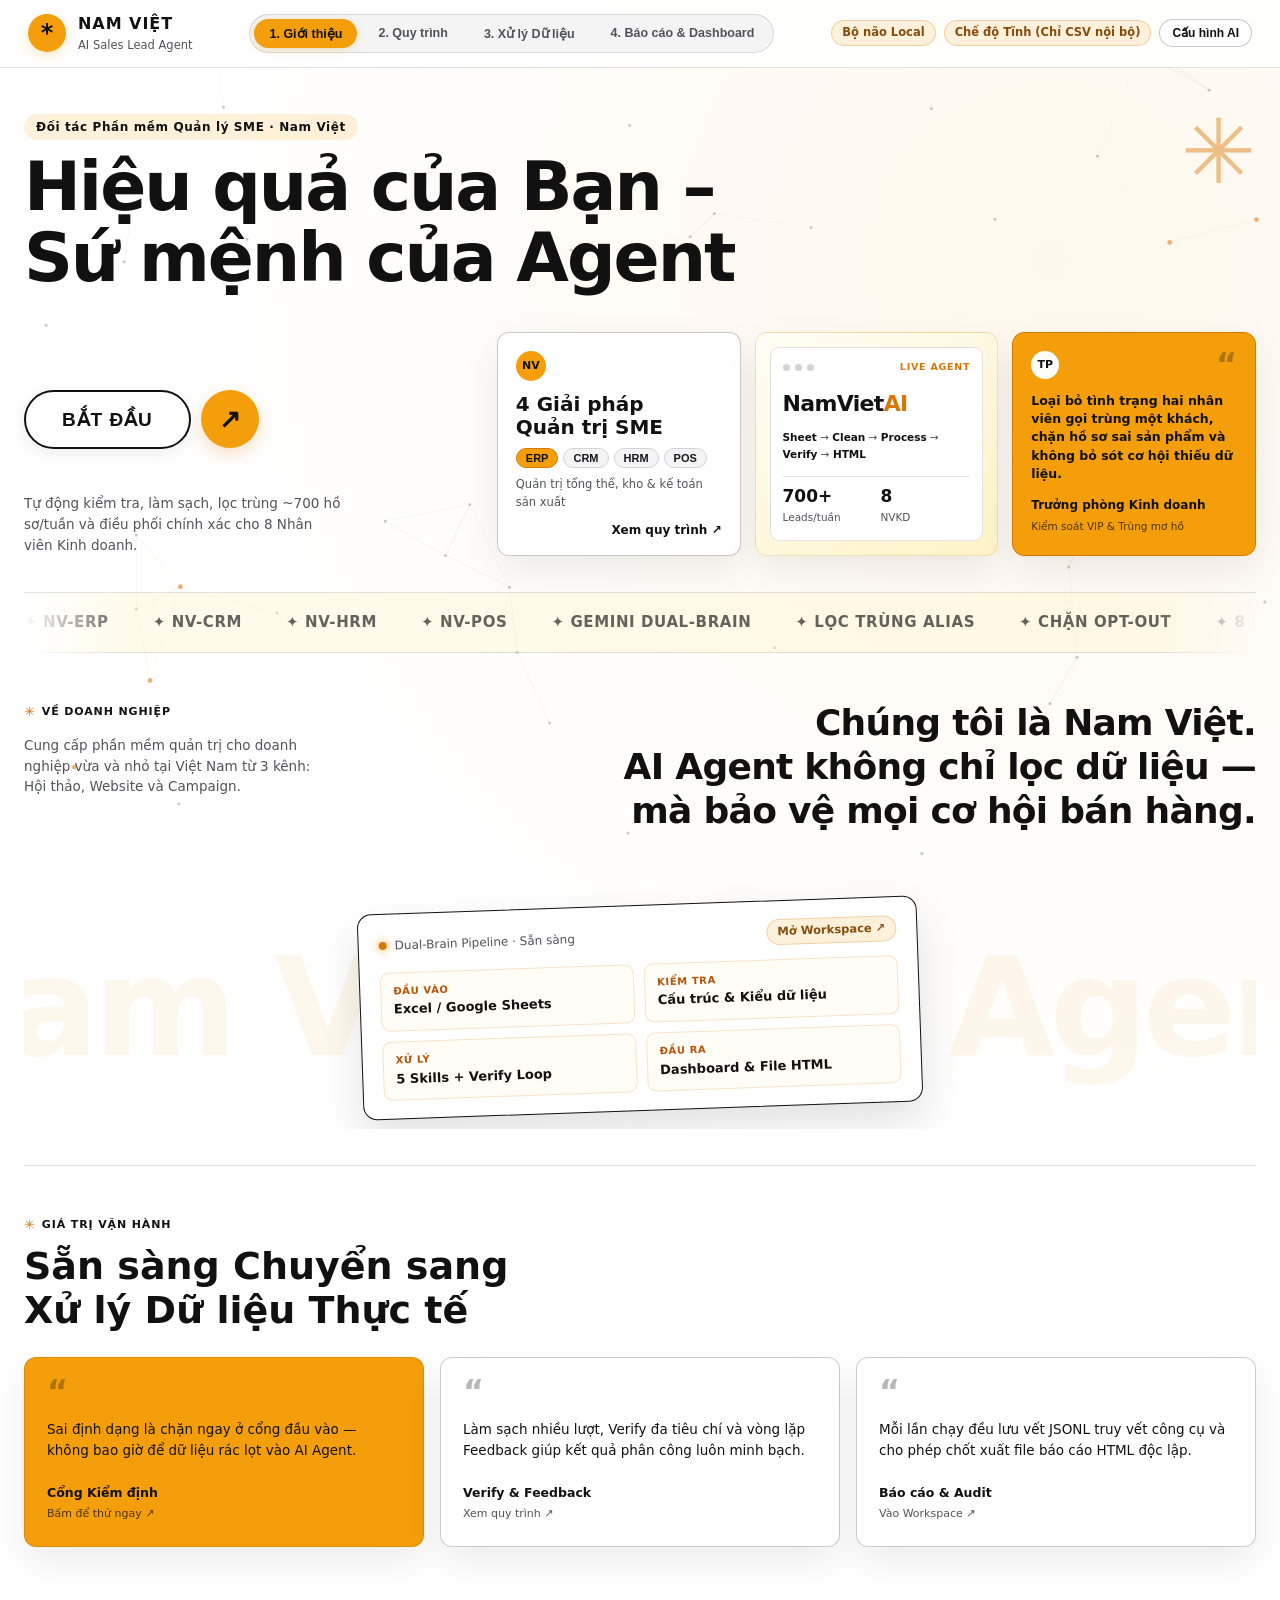
==== index.html @ efe5b554 "Add files via upload" ====
<!DOCTYPE html>
<html lang="vi">
<head>
  <meta charset="UTF-8" />
  <meta name="viewport" content="width=device-width, initial-scale=1.0" />
  <title>Nam Việt AI Agent | Điều phối Khách hàng B2B</title>
  <link rel="stylesheet" href="styles.css" />
</head>
<body>
  <!-- Live Interactive Animated Mesh Background -->
  <canvas id="liveBgCanvas" aria-hidden="true"></canvas>

  <!-- Minimalist Editorial Topbar -->
  <header class="topbar">
    <div class="brand" id="brandHomeBtn" title="Về trang mở đầu">
      <div class="brand-mark">*</div>
      <div>
        <h1>NAM VIỆT</h1>
        <p class="subtitle">AI Sales Lead Agent</p>
      </div>
    </div>

    <nav class="top-nav">
      <button class="nav-link active" id="navLandingBtn" type="button">1. Giới thiệu</button>
      <button class="nav-link" id="navWorkflowBtn" type="button">2. Quy trình</button>
      <button class="nav-link" id="navWorkspaceBtn" type="button">3. Xử lý Dữ liệu</button>
      <button class="nav-link" id="navDashboardBtn" type="button">4. Báo cáo & Dashboard</button>
    </nav>

    <div class="topbar-actions">
      <span id="brainBadge" class="badge badge-neutral">AI Brain...</span>
      <span id="serverBadge" class="badge badge-neutral">Server...</span>
      <button id="btnToggleLLM" class="btn btn-outline btn-sm" type="button">Cấu hình AI</button>
    </div>
  </header>

  <!-- Dual-Brain Settings Drawer -->
  <section id="llmPanel" class="panel collapsible hidden">
    <div class="panel-header">
      <h2>2 Bộ não API Gemini (Failover Tự động)</h2>
      <div class="btn-group">
        <button id="btnTestBrains" class="btn btn-secondary btn-sm" type="button">Kiểm tra Kết nối</button>
        <button id="btnCloseLLM" class="btn btn-sm btn-outline" type="button">Đóng</button>
      </div>
    </div>
    <div id="brainsListBox" class="hint mb-1"></div>
    <div class="grid-4 mt-1">
      <label class="field">
        <span><input type="checkbox" id="llmEnabled" checked /> Bật Gemini Dual-Brain</span>
      </label>
      <label class="field">
        <span>Model</span>
        <input type="text" id="llmModel" value="gemini-3.5-flash-lite" />
      </label>
      <label class="field">
        <span>Endpoint</span>
        <input type="text" id="llmEndpoint" value="https://generativelanguage.googleapis.com/v1beta/openai/chat/completions" />
      </label>
      <label class="field">
        <span>API Key riêng (Tùy chọn)</span>
        <input type="password" id="llmApiKey" placeholder="Mặc định dùng 2 key trên Server" />
      </label>
    </div>
    <div id="brainTestResult" class="hint mt-1"></div>
  </section>

  <!-- ===================================================================== -->
  <!-- PAGE 1: EDITORIAL LANDING (THEO CẤU TRÚC ẢNH MẪU + TƯƠNG TÁC LIVE)    -->
  <!-- ===================================================================== -->
  <div id="landingView" class="page-view">
    <main class="container">
      <!-- HERO SECTION -->
      <section class="hero-editorial">
        <div class="hero-top-row">
          <div>
            <span class="hero-kicker">Đối tác Phần mềm Quản lý SME · Nam Việt</span>
            <h2 class="hero-display">
              Hiệu quả của Bạn –<br />
              Sứ mệnh của Agent
            </h2>
          </div>
          <div id="heroAsterisk" class="hero-asterisk" aria-hidden="true">✳</div>
        </div>

        <div class="hero-bottom-row">
          <div class="hero-left-col">
            <div class="cta-pill-group">
              <button id="btnHeroStart" class="cta-pill-btn" type="button" title="Bắt đầu nhập dữ liệu và xử lý">
                <span class="cta-white">BẮT ĐẦU</span>
                <span class="cta-yellow-circle">↗</span>
              </button>
            </div>
            <p class="hero-caption">
              Tự động kiểm tra, làm sạch, lọc trùng ~700 hồ sơ/tuần và điều phối chính xác cho 8 Nhân viên Kinh doanh.
            </p>
          </div>

          <!-- 3 Showcase Cards matching reference image (White / Live Mockup / Yellow) -->
          <div class="hero-showcase-trio">
            <article class="showcase-card card-white interactive-card">
              <div class="card-icon-badge">NV</div>
              <h3>4 Giải pháp<br />Quản trị SME</h3>
              <div class="prod-pills">
                <button type="button" class="hero-prod-pill active" data-prod="NV-ERP">ERP</button>
                <button type="button" class="hero-prod-pill" data-prod="NV-CRM">CRM</button>
                <button type="button" class="hero-prod-pill" data-prod="NV-HRM">HRM</button>
                <button type="button" class="hero-prod-pill" data-prod="NV-POS">POS</button>
              </div>
              <p id="heroProdDetail" class="card-mini-note">Quản trị tổng thể, kho & kế toán sản xuất</p>
              <button type="button" id="btnCardGoWorkflow" class="card-link-dark link-btn-clean">Xem quy trình ↗</button>
            </article>

            <article class="showcase-card card-mockup interactive-card" id="heroLivePreviewCard">
              <div class="mockup-screen">
                <div class="mockup-bar">
                  <span></span><span></span><span></span>
                  <small>LIVE AGENT</small>
                </div>
                <div class="mockup-brand">NamViet<span>AI</span></div>
                <div class="mockup-flow-pills">
                  <span>Sheet</span> → <span>Clean</span> → <span>Process</span> → <span>Verify</span> → <span>HTML</span>
                </div>
                <div class="mockup-stats-row">
                  <div><strong>700+</strong><small>Leads/tuần</small></div>
                  <div><strong>8</strong><small>NVKD</small></div>
                </div>
              </div>
            </article>

            <article class="showcase-card card-yellow interactive-card">
              <div class="quote-row">
                <span class="avatar-dot">TP</span>
                <span class="quote-mark">“</span>
              </div>
              <p class="yellow-quote">
                Loại bỏ tình trạng hai nhân viên gọi trùng một khách, chặn hồ sơ sai sản phẩm và không bỏ sót cơ hội thiếu dữ liệu.
              </p>
              <div class="quote-author">
                <strong>Trưởng phòng Kinh doanh</strong>
                <span>Kiểm soát VIP & Trùng mơ hồ</span>
              </div>
            </article>
          </div>
        </div>
      </section>

      <!-- CAPABILITY MARQUEE STRIP -->
      <section class="ticker-strip" aria-label="Năng lực cốt lõi">
        <div class="ticker-track">
          <span>✦ NV-ERP</span>
          <span>✦ NV-CRM</span>
          <span>✦ NV-HRM</span>
          <span>✦ NV-POS</span>
          <span>✦ GEMINI DUAL-BRAIN</span>
          <span>✦ LỌC TRÙNG ALIAS</span>
          <span>✦ CHẶN OPT-OUT</span>
          <span>✦ 8 NVKD THEO VÙNG</span>
          <span>✦ XUẤT BÁO CÁO HTML</span>
          <span>✦ NV-ERP</span>
          <span>✦ NV-CRM</span>
          <span>✦ NV-HRM</span>
          <span>✦ NV-POS</span>
          <span>✦ GEMINI DUAL-BRAIN</span>
        </div>
      </section>

      <!-- ABOUT SECTION WITH GIANT WATERMARK & TILTED INTERACTIVE FRAME -->
      <section class="about-editorial">
        <div class="about-top-grid">
          <div>
            <span class="section-tag"><span class="star-yellow">✳</span> VỀ DOANH NGHIỆP</span>
            <p class="about-sub">
              Cung cấp phần mềm quản trị cho doanh nghiệp vừa và nhỏ tại Việt Nam từ 3 kênh: Hội thảo, Website và Campaign.
            </p>
          </div>
          <h3 class="about-statement">
            Chúng tôi là Nam Việt.<br />
            AI Agent không chỉ lọc dữ liệu —<br />
            mà bảo vệ mọi cơ hội bán hàng.
          </h3>
        </div>

        <div class="watermark-stage">
          <div class="giant-watermark" aria-hidden="true">Nam Việt AI ✳ Agent</div>
          <div class="tilted-preview interactive-card" id="tiltedEnterWorkspace" title="Bấm để vào trang Nhập dữ liệu">
            <div class="tilted-header">
              <span class="live-dot"></span>
              <span>Dual-Brain Pipeline · Sẵn sàng</span>
              <span class="pill pill-yellow">Mở Workspace ↗</span>
            </div>
            <div class="tilted-grid">
              <div class="t-box">
                <small>ĐẦU VÀO</small>
                <strong>Excel / Google Sheets</strong>
              </div>
              <div class="t-box">
                <small>KIỂM TRA</small>
                <strong>Cấu trúc & Kiểu dữ liệu</strong>
              </div>
              <div class="t-box">
                <small>XỬ LÝ</small>
                <strong>5 Skills + Verify Loop</strong>
              </div>
              <div class="t-box">
                <small>ĐẦU RA</small>
                <strong>Dashboard & File HTML</strong>
              </div>
            </div>
          </div>
        </div>
      </section>

      <!-- BOTTOM 3 TESTIMONIAL / VALUE CARDS (1 YELLOW + 2 CHARCOAL) -->
      <section class="bottom-trio-section">
        <span class="section-tag"><span class="star-yellow">✳</span> GIÁ TRỊ VẬN HÀNH</span>
        <h3 class="trio-heading">Sẵn sàng Chuyển sang<br />Xử lý Dữ liệu Thực tế</h3>
        <div class="trio-grid">
          <article class="trio-card card-yellow interactive-card" data-nav-target="workspace" style="cursor:pointer;">
            <span class="quote-mark">“</span>
            <p>Sai định dạng là chặn ngay ở cổng đầu vào — không bao giờ để dữ liệu rác lọt vào AI Agent.</p>
            <footer><strong>Cổng Kiểm định</strong><span>Bấm để thử ngay ↗</span></footer>
          </article>
          <article class="trio-card card-charcoal interactive-card" data-nav-target="workflow" style="cursor:pointer;">
            <span class="quote-mark">“</span>
            <p>Làm sạch nhiều lượt, Verify đa tiêu chí và vòng lặp Feedback giúp kết quả phân công luôn minh bạch.</p>
            <footer><strong>Verify & Feedback</strong><span>Xem quy trình ↗</span></footer>
          </article>
          <article class="trio-card card-charcoal interactive-card" data-nav-target="workspace" style="cursor:pointer;">
            <span class="quote-mark">“</span>
            <p>Mỗi lần chạy đều lưu vết JSONL truy vết công cụ và cho phép chốt xuất file báo cáo HTML độc lập.</p>
            <footer><strong>Báo cáo & Audit</strong><span>Vào Workspace ↗</span></footer>
          </article>
        </div>
      </section>
    </main>
  </div>

  <!-- ===================================================================== -->
  <!-- PAGE 2: WORKFLOW PAGE (TRANG RIÊNG GIỚI THIỆU & TƯƠNG TÁC QUY TRÌNH)  -->
  <!-- ===================================================================== -->
  <div id="workflowView" class="page-view hidden">
    <main class="container">
      <section id="introWorkflowSection" class="workflow-editorial" style="padding-top:10px;">
        <div class="wf-head-row">
          <div>
            <span class="section-tag"><span class="star-yellow">✳</span> TRANG 2 · QUY TRÌNH LÀM VIỆC CỦA AGENT</span>
            <h2 class="hero-display" style="font-size:clamp(28px,3.6vw,44px);margin-top:8px;">
              6 Bước Kiểm soát Khép kín
            </h2>
          </div>
          <div class="btn-group">
            <button id="btnWorkflowBackLanding" class="btn btn-outline" type="button">← Về Giới thiệu</button>
            <button id="btnBottomStart" class="cta-pill-btn" type="button">
              <span class="cta-white">SANG TRANG NHẬP DỮ LIỆU</span>
              <span class="cta-yellow-circle">↗</span>
            </button>
          </div>
        </div>

        <div class="wf-split-grid">
          <div class="wf-left-preview">
            <p class="hint">Di chuột hoặc bấm từng bước [1]–[6] để xem chi tiết; bấm mũi tên để vào thẳng bước nhập dữ liệu.</p>
            <div id="wfPreviewScreen" class="wf-preview-screen interactive-card"></div>
          </div>

          <div class="wf-numbered-list">
            <div class="wf-list-item active" data-step="1">
              <span class="wf-idx">[1]</span>
              <div class="wf-item-body">
                <strong>Nhận File Excel / Google Sheets</strong>
                <small>Hỗ trợ CSV, XLSX nhiều sheet và link Google Sheets công khai.</small>
              </div>
              <span class="wf-item-arrow">↗</span>
            </div>

            <div class="wf-list-item" data-step="2">
              <span class="wf-idx">[2]</span>
              <div class="wf-item-body">
                <strong>Kiểm tra Định dạng (Đầu vào hợp lệ?)</strong>
                <small>Không hợp lệ → Báo lỗi từng dòng/cột để sửa hoặc gửi lại file.</small>
              </div>
              <span class="wf-item-arrow">↗</span>
            </div>

            <div class="wf-list-item" data-step="3">
              <span class="wf-idx">[3]</span>
              <div class="wf-item-body">
                <strong>Làm sạch Dữ liệu (Đã sạch & ổn?)</strong>
                <small>Chuẩn hóa SĐT, email, ngày, khu vực; cho phép làm sạch lại.</small>
              </div>
              <span class="wf-item-arrow">↗</span>
            </div>

            <div class="wf-list-item" data-step="4">
              <span class="wf-idx">[4]</span>
              <div class="wf-item-body">
                <strong>Process (AI Agent 5 Skills + Gemini)</strong>
                <small>Lọc trùng viết tắt, lịch sử chặn, chấm ưu tiên và gán 8 NVKD.</small>
              </div>
              <span class="wf-item-arrow">↗</span>
            </div>

            <div class="wf-list-item" data-step="5">
              <span class="wf-idx">[5]</span>
              <div class="wf-item-body">
                <strong>Verify & Feedback cho Process</strong>
                <small>Kiểm chứng 5 tiêu chí; chưa đạt sẽ gửi Feedback để chạy lại.</small>
              </div>
              <span class="wf-item-arrow">↗</span>
            </div>

            <div class="wf-list-item" data-step="6">
              <span class="wf-idx">[6]</span>
              <div class="wf-item-body">
                <strong>Dashboard, Chốt Kết quả & Xuất HTML</strong>
                <small>Duyệt ca Trưởng phòng, chốt kết quả và tải báo cáo HTML.</small>
              </div>
              <span class="wf-item-arrow">↗</span>
            </div>
          </div>
        </div>
      </section>
    </main>
  </div>

  <!-- ===================================================================== -->
  <!-- PAGE 3: WORKSPACE (6 BƯỚC ĐÚNG THEO FLOWCHART)                        -->
  <!-- ===================================================================== -->
  <div id="workspaceView" class="page-view hidden">
    <section class="workflow-bar">
      <button id="btnBackLanding" class="btn btn-outline btn-sm" type="button">← Giới thiệu</button>
      <button id="btnBackWorkflow" class="btn btn-outline btn-sm" type="button">← Quy trình</button>
      <div class="wf-step active" data-wf="1" id="wfStepInput">
        <span class="wf-num">1</span>
        <div>
          <strong>Nạp Sheet / File</strong>
          <small>Excel / CSV / GSheet</small>
        </div>
      </div>
      <div class="wf-arrow">→</div>
      <div class="wf-step" data-wf="2" id="wfStepValidation">
        <span class="wf-num">2</span>
        <div>
          <strong>Đầu vào hợp lệ?</strong>
          <small>Kiểm tra cấu trúc</small>
        </div>
      </div>
      <div class="wf-arrow">→</div>
      <div class="wf-step" data-wf="3" id="wfStepClean">
        <span class="wf-num">3</span>
        <div>
          <strong>Làm sạch Dữ liệu</strong>
          <small>Đã sạch & ổn?</small>
        </div>
      </div>
      <div class="wf-arrow">→</div>
      <div class="wf-step" data-wf="4" id="wfStepProcess">
        <span class="wf-num">4</span>
        <div>
          <strong>Process</strong>
          <small>AI Agent xử lý</small>
        </div>
      </div>
      <div class="wf-arrow">→</div>
      <div class="wf-step" data-wf="5" id="wfStepVerify">
        <span class="wf-num">5</span>
        <div>
          <strong>Verify</strong>
          <small>Đạt / Feedback</small>
        </div>
      </div>
      <div class="wf-arrow">→</div>
      <div class="wf-step" data-wf="6" id="wfStepReport">
        <span class="wf-num">6</span>
        <div>
          <strong>Báo cáo & HTML</strong>
          <small>Chốt kết quả</small>
        </div>
      </div>
    </section>

    <main class="container">
      <!-- BƯỚC 1: NHẬN FILE EXCEL HOẶC GOOGLE SHEETS -->
      <section class="panel" id="stepInputPanel">
        <div class="panel-header">
          <div>
            <h2>1. Nhận File Excel / CSV hoặc Google Sheets</h2>
            <small id="inputSummaryLine" class="hint hidden"></small>
          </div>
          <div class="btn-group">
            <button id="btnToggleInputPanel" class="btn btn-outline btn-sm hidden" type="button">Đổi file / Mở lại</button>
            <button id="btnLoadValidSample" class="btn btn-secondary btn-sm" type="button">Mẫu Chuẩn</button>
            <button id="btnLoadInvalidSample" class="btn btn-warning btn-sm" type="button">Mẫu Sai Định dạng</button>
            <button id="btnGen700" class="btn btn-outline btn-sm" type="button">Test 700 Leads</button>
            <button id="btnDownloadTemplate" class="btn btn-outline btn-sm" type="button">Tải File Mẫu</button>
          </div>
        </div>

        <div id="inputPanelBody">
          <div class="input-grid">
          <div class="input-card">
            <h3>Tải lên File CSV / XLSX</h3>
            <div id="dropZone" class="drop-zone">
              <input type="file" id="fileInput" accept=".csv,.xlsx,.xls" hidden />
              <p><strong>Kéo thả file vào đây</strong> hoặc <button id="btnChooseFile" type="button" class="link-btn">chọn từ máy</button></p>
              <small id="fileInfoText">Hỗ trợ .csv, .xlsx</small>
            </div>
          </div>

          <div class="input-card">
            <h3>Hoặc Link Google Sheets</h3>
            <p class="hint">Đặt quyền xem công khai trước khi tải.</p>
            <div class="gsheet-row">
              <input type="url" id="gsheetUrl" placeholder="https://docs.google.com/spreadsheets/d/..." />
              <button id="btnFetchGSheet" class="btn btn-primary" type="button">Tải Sheet</button>
            </div>
            <div id="gsheetStatus" class="hint mt-1"></div>
          </div>
        </div>

        <!-- File / Google Sheet Upload Progress Bar -->
        <div id="uploadProgressBox" class="upload-progress-box hidden mt-2">
          <div class="flex-between">
            <span id="uploadProgressLabel" class="hint" style="margin:0;color:var(--white);font-weight:600;">Đang tải dữ liệu...</span>
            <strong id="uploadProgressPct" style="color:#854d0e;font-size:14px;">0%</strong>
          </div>
          <div class="upload-progress-track mt-1">
            <div id="uploadProgressBar" class="upload-progress-fill" style="width:0%;"></div>
          </div>
        </div>
        </div>
      </section>

      <!-- BƯỚC 2: KIỂM TRA ĐỊNH DẠNG (ĐẦU VÀO HỢP LỆ?) -->
      <section id="validationSection" class="panel hidden">
        <div class="panel-header">
          <div>
            <h2>2. Kiểm tra Định dạng (<span id="previewCount">0</span> dòng)</h2>
            <small id="validationSummaryLine" class="hint hidden"></small>
          </div>
          <div class="btn-group">
            <button id="btnToggleErrorDetails" class="btn btn-outline btn-sm hidden" type="button">Xem lỗi (0)</button>
            <button id="btnAutoFixCommon" class="btn btn-warning btn-sm hidden" type="button">Tự động Sửa lỗi</button>
            <button id="btnRevalidate" class="btn btn-secondary btn-sm" type="button">Kiểm tra lại</button>
            <button id="btnGoToClean" class="btn btn-neon btn-sm hidden" type="button">Next: Làm sạch →</button>
          </div>
        </div>

        <div id="validationBody">
          <div id="validationBanner" class="alert"></div>

          <!-- Repair Log after Agent Format Repair Skill runs -->
          <div id="repairLogBox" class="subpanel hidden mb-1">
            <h3>Nhật ký Sửa lỗi Định dạng</h3>
            <ul id="repairLogList" class="clean-list"></ul>
          </div>

          <div id="validationErrorBox" class="hidden">
            <h3>Chi tiết Lỗi định dạng</h3>
            <div class="table-wrap max-h-240">
              <table class="data-table" id="errorTable">
                <thead>
                  <tr>
                    <th>Dòng</th>
                    <th>Mã Lead</th>
                    <th>Cột</th>
                    <th>Giá trị lỗi</th>
                    <th>Lý do</th>
                    <th>Cách sửa</th>
                  </tr>
                </thead>
                <tbody></tbody>
              </table>
            </div>
          </div>

          <div id="validationWarningBox" class="subpanel hidden mt-1">
            <div class="flex-between">
              <div>
                <h3 style="margin-bottom:2px;">Có thông tin còn thiếu</h3>
                <p class="hint" style="margin:0;">Bổ sung ở bảng dưới hoặc bỏ qua để sang bước tiếp theo.</p>
              </div>
              <div class="btn-group">
                <button id="btnToggleWarnings" class="btn btn-outline btn-sm" type="button">Xem chi tiết thiếu</button>
                <button id="btnSkipMissingAndNext" class="btn btn-neon btn-sm" type="button">Không cần thiết → Next →</button>
              </div>
            </div>
            <ul id="warningList" class="warning-list mt-1 hidden"></ul>
          </div>

          <details id="previewDetails" class="mt-2">
            <summary class="hint" style="cursor:pointer;font-weight:600;color:var(--accent);">
              Xem / Sửa trực tiếp bảng dữ liệu (bấm vào ô để sửa)
            </summary>
            <div class="table-wrap max-h-320 mt-1">
              <table class="data-table editable-table" id="previewTable">
                <thead></thead>
                <tbody></tbody>
              </table>
            </div>
          </details>
        </div>
      </section>

      <!-- BƯỚC 3: LÀM SẠCH DỮ LIỆU (DỮ LIỆU ĐÃ SẠCH VÀ ỔN?) -->
      <section id="cleaningSection" class="panel hidden">
        <div class="panel-header">
          <h2>3. Làm sạch Dữ liệu</h2>
          <div class="btn-group">
            <button id="btnCleanRetry" class="btn btn-outline btn-sm" type="button">Làm sạch lại ↻</button>
            <button id="btnCleanDeep" class="btn btn-secondary btn-sm" type="button">Làm sạch sâu (Điền thiếu tự động)</button>
            <button id="btnProceedProcess" class="btn btn-neon" type="button" disabled>Đã sạch & ổn → Chạy Process ▶</button>
          </div>
        </div>

        <div id="cleaningBanner" class="alert"></div>
        <div class="kpi-grid" id="cleaningStatsGrid"></div>

        <div class="two-col mt-2">
          <div class="subpanel">
            <h3>Kết quả Làm sạch</h3>
            <ul id="cleanLogList" class="clean-list"></ul>
          </div>
          <div class="subpanel">
            <h3>Điểm cần Lưu ý</h3>
            <ul id="cleanWarnList" class="clean-list"></ul>
          </div>
        </div>
      </section>

      <!-- BƯỚC 4 & 5: PROCESS -> VERIFY -> FEEDBACK CHO PROCESS -->
      <section id="processVerifySection" class="panel hidden">
        <div class="panel-header">
          <div>
            <h2>4–5. Process & Verify Kết quả</h2>
            <small id="processStatusText" class="hint">Sẵn sàng chạy AI Agent.</small>
          </div>
          <div class="btn-group">
            <button id="btnRunAgent" class="btn btn-outline btn-sm" type="button">Chạy lại Process ↻</button>
            <button id="btnOpenDashboard" class="btn btn-neon hidden" type="button">Đạt yêu cầu → Mở Báo cáo & Dashboard →</button>
          </div>
        </div>

        <div id="verifyBanner" class="alert hidden"></div>
        <div id="verifyChecksGrid" class="verify-grid"></div>

        <div id="verifyFeedbackBox" class="subpanel mt-2">
          <div class="flex-between">
            <h3>Chưa đạt? Gửi Feedback cho Process thực hiện lại</h3>
            <div class="btn-group">
              <button type="button" class="btn btn-outline btn-sm fb-chip" data-fb="Siết chặt ngưỡng nhận diện trùng tên công ty">Siết lọc trùng</button>
              <button type="button" class="btn btn-outline btn-sm fb-chip" data-fb="Ưu tiên cân bằng tải đều cho 8 NVKD và rà kỹ ca VIP">Cân bằng tải & VIP</button>
              <button type="button" class="btn btn-outline btn-sm fb-chip" data-fb="Viết câu hỏi bổ sung ngắn gọn, thực tế hơn cho khách thiếu dữ liệu">Tối ưu câu hỏi</button>
            </div>
          </div>
          <div class="gsheet-row mt-1">
            <input type="text" id="verifyFeedbackInput" placeholder="Nhập góp ý điều chỉnh cho Process (VD: siết lọc trùng, nhấn mạnh giải pháp ERP...)" />
            <button id="btnSendFeedback" class="btn btn-warning" type="button">Feedback cho Process ↻</button>
          </div>
          <div id="feedbackHistoryText" class="hint mt-1"></div>
        </div>
      </section>
    </main>
  </div>

  <!-- ===================================================================== -->
  <!-- PAGE 4: DASHBOARD & BÁO CÁO (TRANG RIÊNG BIỆT KHI CÓ KẾT QUẢ)         -->
  <!-- ===================================================================== -->
  <div id="dashboardView" class="page-view hidden">
    <main class="container dashboard-container">
      <div class="dashboard-header-bar flex-between mb-2">
        <div class="dash-title-group">
          <div class="dash-badge-row">
            <span class="pill pill-yellow"><span class="pulse-beacon"></span> TRANG 4 · BÁO CÁO & DASHBOARD</span>
            <span id="runMetaText" class="hint" style="margin:0;"></span>
          </div>
          <h2 class="dash-main-heading">Trung tâm Điều phối & Phân tích Kết quả</h2>
        </div>
        <div class="btn-group">
          <button id="btnBackToWorkspace" class="btn btn-outline btn-sm" type="button">← Quay lại Xử lý Dữ liệu</button>
          <button id="btnFinalizeAndExportHTML" class="btn btn-neon" type="button">Chốt kết quả & Xuất file HTML ✓</button>
        </div>
      </div>

      <!-- BƯỚC 6: LẬP BÁO CÁO, DASHBOARD -> CHỐT KẾT QUẢ -> XUẤT HTML -->
      <section id="resultsSection" class="panel dashboard-full-panel">
        <div id="finalizeBar" class="finalize-bar">
          <div>
            <strong>Trạng thái Rà soát & Phê duyệt</strong>
            <small class="hint" style="display:block;">Kiểm tra các chỉ số, biểu đồ và danh sách phân công trước khi chốt kết quả.</small>
          </div>
          <div class="btn-group">
            <span id="finalizeStatusPill" class="pill pill-amber">Chưa chốt kết quả</span>
            <button id="btnUnfinalize" class="btn btn-outline btn-sm hidden" type="button">Mở lại rà soát</button>
          </div>
        </div>

        <div id="finalizedBanner" class="alert alert-success hidden">
          <strong>Hoàn tất!</strong> Đã chốt kết quả và xuất báo cáo HTML thành công.
          <button id="btnRedownloadHTML" class="btn btn-outline btn-sm" type="button" style="margin-left:10px;">Tải lại file HTML</button>
        </div>

        <div class="panel-header mt-1">
          <div class="tabs" style="margin-bottom:0;border-bottom:none;padding-bottom:0;">
            <button class="tab-btn active" data-tab="tabOverview">Tổng quan</button>
            <button class="tab-btn" data-tab="tabCustomers">Khách hàng</button>
            <button class="tab-btn" data-tab="tabActionQueues">Duyệt & Công việc <span id="badgeManagerCount" class="pill pill-amber">0</span></button>
            <button class="tab-btn" data-tab="tabTrace">Log Truy vết</button>
            <button class="tab-btn" data-tab="tabSelfTest">Tự Kiểm thử</button>
            <button class="tab-btn" data-tab="tabConfig">Cấu hình</button>
          </div>
          <div class="btn-group">
            <button id="btnExportCustomersCSV" class="btn btn-outline btn-sm" type="button">CSV Khách</button>
            <button id="btnExportTasksCSV" class="btn btn-outline btn-sm" type="button">CSV Việc</button>
            <button id="btnExportAuditJSONL" class="btn btn-outline btn-sm" type="button">Log JSONL</button>
          </div>
        </div>

        <!-- TAB 1: OVERVIEW -->
        <div id="tabOverview" class="tab-content active mt-2">
          <div id="kpiGrid" class="kpi-grid"></div>

          <!-- Visual Charts Grid: 4-Card Balanced Full-Fill Grid (Tròn - Cột đứng - Thanh SP - Thanh Trạng thái) -->
          <div class="charts-grid-4 mt-2">
            <div class="subpanel chart-card interactive-panel">
              <div class="flex-between chart-header">
                <h3><span class="star-yellow">✳</span> Biểu đồ Tròn · Tỷ lệ Ưu tiên</h3>
                <span class="pill pill-yellow">Tròn</span>
              </div>
              <div class="chart-inner-box">
                <div id="priorityDonutChart" class="donut-wrap"></div>
              </div>
            </div>

            <div class="subpanel chart-card interactive-panel">
              <div class="flex-between chart-header">
                <h3><span class="star-yellow">✳</span> Biểu đồ Cột · Phân bổ Khu vực</h3>
                <span class="pill pill-yellow">Cột đứng</span>
              </div>
              <div class="chart-inner-box">
                <div id="regionColumnChart" class="col-chart-container"></div>
              </div>
            </div>

            <div class="subpanel chart-card interactive-panel">
              <div class="flex-between chart-header">
                <h3><span class="star-yellow">✳</span> Biểu đồ Thanh · Nhóm Sản phẩm</h3>
                <span class="pill pill-yellow">Thanh ngang</span>
              </div>
              <div class="chart-inner-box">
                <div id="productBarsChart" class="bars-container"></div>
              </div>
            </div>

            <div class="subpanel chart-card interactive-panel">
              <div class="flex-between chart-header">
                <h3><span class="star-yellow">✳</span> Biểu đồ Thanh · Trạng thái Điều phối</h3>
                <span class="pill pill-yellow">Thanh ngang</span>
              </div>
              <div class="chart-inner-box">
                <div id="statusBarsChart" class="bars-container"></div>
              </div>
            </div>
          </div>

          <!-- Staff Load Visual Chart -->
          <div class="subpanel chart-card interactive-panel mt-2">
            <div class="flex-between">
              <h3><span class="star-yellow">✳</span> Biểu đồ Thanh Ngang Xếp chồng · Tải 8 NVKD (Hiện có / Giao mới / Chờ duyệt)</h3>
              <div class="legend-inline">
                <span><i class="lg-dot" style="background:#52525b"></i>Hiện có</span>
                <span><i class="lg-dot" style="background:#34d399"></i>Giao mới</span>
                <span><i class="lg-dot" style="background:#f2ea00"></i>Chờ duyệt</span>
              </div>
            </div>
            <div id="staffLoadChart" class="staff-chart-list mt-1"></div>
          </div>

          <!-- Detailed Business Report & Executive Brief -->
          <div class="two-col mt-2">
            <div class="subpanel interactive-panel">
              <h3><span class="star-yellow">✳</span> Báo cáo Chi tiết Kinh doanh</h3>
              <div id="detailedReportBox" class="detailed-report-box"></div>
            </div>
            <div class="subpanel interactive-panel">
              <div class="flex-between">
                <h3><span class="star-yellow">✳</span> Tóm tắt Điều hành (AI Brief)</h3>
                <span class="pill pill-green"><span class="pulse-beacon"></span> Live Sync</span>
              </div>
              <div id="executiveBriefBox" class="brief-box"></div>
            </div>
          </div>

          <div class="subpanel mt-2">
            <h3>Bảng Tổng hợp Phân công 8 NVKD</h3>
            <div class="table-wrap">
              <table class="data-table" id="staffStatsTable">
                <thead>
                  <tr>
                    <th>Mã NV</th>
                    <th>Nhân viên</th>
                    <th>Khu vực</th>
                    <th>Ngành</th>
                    <th>Hiện có</th>
                    <th>Giao mới</th>
                    <th>Chờ duyệt</th>
                    <th>Tổng / Định mức</th>
                    <th>Trạng thái</th>
                  </tr>
                </thead>
                <tbody></tbody>
              </table>
            </div>
          </div>
        </div>

        <!-- TAB 2: CUSTOMERS -->
        <div id="tabCustomers" class="tab-content mt-2">
          <div class="filter-bar">
            <input type="text" id="filterSearch" placeholder="Tìm công ty, mã KH, lead, SĐT..." />
            <select id="filterPriority">
              <option value="">Tất cả ưu tiên</option>
              <option value="Cao">Cao</option>
              <option value="Trung bình">Trung bình</option>
              <option value="Thấp">Thấp</option>
              <option value="Không liên hệ lại">Không liên hệ lại</option>
            </select>
            <select id="filterStatus">
              <option value="">Tất cả trạng thái</option>
              <option value="assigned">Đã phân công</option>
              <option value="manager_review">Chờ Trưởng phòng</option>
              <option value="unassigned">Chưa có NVKD</option>
              <option value="do_not_contact">Ngừng liên hệ</option>
            </select>
          </div>

          <div class="table-wrap">
            <table class="data-table" id="customersTable">
              <thead>
                <tr>
                  <th>Khách hàng</th>
                  <th>Bản ghi nguồn</th>
                  <th>Nhu cầu & Thiếu</th>
                  <th>Ưu tiên & Lý do</th>
                  <th>NVKD & Việc tiếp theo</th>
                  <th>Bản nháp</th>
                </tr>
              </thead>
              <tbody></tbody>
            </table>
          </div>
        </div>

        <!-- TAB 3: ACTION QUEUES -->
        <div id="tabActionQueues" class="tab-content mt-2">
          <div class="subpanel">
            <h3>Cần Trưởng phòng Quyết định</h3>
            <div id="managerDecisionCards" class="cards-list"></div>
          </div>

          <div class="two-col mt-2">
            <div class="subpanel">
              <h3>Chưa có NVKD phù hợp</h3>
              <div id="unassignedCards" class="cards-list"></div>
            </div>
            <div class="subpanel">
              <h3>Không liên hệ lại</h3>
              <div id="doNotContactCards" class="cards-list"></div>
            </div>
          </div>

          <div class="subpanel mt-2">
            <h3>Công việc theo Nhân viên</h3>
            <div id="salesTasksByStaff"></div>
          </div>
        </div>

        <!-- TAB 4: TRACE -->
        <div id="tabTrace" class="tab-content mt-2">
          <div class="flex-between">
            <h3>Nhật ký Thực thi Agent (Tool-Calling Trace)</h3>
            <button id="btnRefreshLogs" class="btn btn-outline btn-sm" type="button">Làm mới Log</button>
          </div>
          <div id="traceTimeline" class="trace-timeline mt-1"></div>
          <div class="subpanel mt-2">
            <h4>File Log trên Server (<code>logs/</code>)</h4>
            <ul id="diskLogsList" class="disk-logs-list"></ul>
          </div>
        </div>

        <!-- TAB 5: SELF-TEST -->
        <div id="tabSelfTest" class="tab-content mt-2">
          <div class="flex-between">
            <h3>Tự Kiểm thử Quy tắc Nghiệp vụ</h3>
            <button id="btnRunSelfTests" class="btn btn-neon btn-sm" type="button">Chạy Kiểm thử ▶</button>
          </div>
          <div id="selfTestResults" class="mt-2"></div>
        </div>

        <!-- TAB 6: CONFIG -->
        <div id="tabConfig" class="tab-content mt-2">
          <div class="flex-between">
            <h3>Cấu hình Quy tắc (JSON)</h3>
            <div class="btn-group">
              <button id="btnSaveConfig" class="btn btn-primary btn-sm" type="button">Lưu</button>
              <button id="btnResetConfig" class="btn btn-outline btn-sm" type="button">Tải lại</button>
            </div>
          </div>
          <textarea id="configEditor" class="code-editor mt-1" spellcheck="false"></textarea>
          <div id="configSaveStatus" class="hint mt-1"></div>
        </div>
      </section>
    </main>
  </div>

  <!-- Modal -->
  <div id="draftModal" class="modal hidden">
    <div class="modal-backdrop"></div>
    <div class="modal-card">
      <div class="modal-header">
        <h3 id="modalTitle">Bản nháp Thông điệp</h3>
        <button id="btnCloseModal" class="btn btn-sm btn-outline" type="button">Đóng</button>
      </div>
      <textarea id="modalDraftText" rows="8" class="modal-textarea"></textarea>
      <div class="modal-footer">
        <button id="btnCopyDraft" class="btn btn-neon btn-sm" type="button">Sao chép</button>
      </div>
    </div>
  </div>

  <script src="js/validator.js"></script>
  <script src="js/skills.js"></script>
  <script src="js/agent_engine.js"></script>
  <script src="js/live_ui.js"></script>
  <script src="js/app.js"></script>
</body>
</html>
---- styles.css ----
:root {
  --bg: #ffffff;
  --bg-elevated: #fafafa;
  --surface: rgba(255, 255, 255, 0.94);
  --surface-solid: #ffffff;
  --surface-soft: #fffdf5;
  --border: rgba(17, 17, 17, 0.12);
  --border-strong: rgba(17, 17, 17, 0.22);
  --text: #111111;
  --muted: #52525b;
  --accent: #f59e0b;
  --accent-deep: #d97706;
  --accent-hover: #fbbf24;
  --white: #111111;
  --ink-dark: #111111;
  --success: #15803d;
  --success-bg: rgba(22, 163, 74, 0.12);
  --warning: #b45309;
  --warning-bg: rgba(245, 158, 11, 0.14);
  --danger: #b91c1c;
  --danger-bg: rgba(239, 68, 68, 0.12);
  --info: #1d4ed8;
  --info-bg: rgba(59, 130, 246, 0.12);
  --radius: 14px;
  --shadow: 0 14px 36px rgba(17, 17, 17, 0.08);
  --mx: 50vw;
  --my: 50vh;
}

* { box-sizing: border-box; }
html { scroll-behavior: smooth; }
body {
  margin: 0;
  font-family: "Inter", "Segoe UI", system-ui, -apple-system, sans-serif;
  background: radial-gradient(circle at 82% 16%, rgba(245, 158, 11, 0.08) 0%, rgba(255, 255, 255, 1) 48%, #ffffff 100%);
  color: var(--text);
  font-size: 14px;
  line-height: 1.55;
  min-height: 100vh;
  overflow-x: hidden;
  position: relative;
}

/* Live Interactive Canvas Background */
#liveBgCanvas {
  position: fixed;
  inset: 0;
  width: 100vw;
  height: 100vh;
  z-index: -1;
  pointer-events: none;
}

/* Topbar */
.topbar {
  position: sticky;
  top: 0;
  z-index: 40;
  background: rgba(255, 255, 255, 0.88);
  backdrop-filter: blur(14px);
  border-bottom: 1px solid var(--border);
  padding: 12px 28px;
  display: flex;
  justify-content: space-between;
  align-items: center;
  gap: 16px;
  flex-wrap: wrap;
}
.brand { display: flex; align-items: center; gap: 12px; cursor: pointer; }
.brand-mark {
  width: 38px; height: 38px;
  border-radius: 50%;
  background: var(--accent);
  color: var(--ink-dark);
  font-size: 24px;
  font-weight: 900;
  display: flex; align-items: center; justify-content: center;
  line-height: 1;
  box-shadow: 0 4px 12px rgba(245, 158, 11, 0.25);
  transition: transform 0.35s ease;
}
.brand:hover .brand-mark { transform: rotate(90deg); }
.topbar h1 { margin: 0; font-size: 16px; font-weight: 800; letter-spacing: 0.06em; color: var(--ink-dark); }
.subtitle { margin: 0; font-size: 11.5px; color: var(--muted); }

.top-nav {
  display: flex;
  align-items: center;
  gap: 6px;
  background: #f4f4f5;
  padding: 4px;
  border-radius: 999px;
  border: 1px solid var(--border);
}
.nav-link {
  background: transparent;
  border: none;
  color: var(--muted);
  padding: 7px 15px;
  border-radius: 999px;
  font-weight: 600;
  font-size: 12.5px;
  text-decoration: none;
  cursor: pointer;
  transition: all 0.2s ease;
}
.nav-link:hover { color: var(--ink-dark); }
.nav-link.active {
  background: var(--accent);
  color: var(--ink-dark);
  box-shadow: 0 2px 8px rgba(245, 158, 11, 0.25);
}

.topbar-actions { display: flex; align-items: center; gap: 8px; flex-wrap: wrap; }
.container { max-width: 1320px; margin: 0 auto; padding: 28px 24px 64px; }

/* Interactive Card Micro-Effects */
.interactive-card {
  transition: transform 0.28s cubic-bezier(.22,.61,.36,1), box-shadow 0.28s ease, border-color 0.28s ease;
}
.interactive-card:hover {
  transform: translateY(-4px);
  box-shadow: 0 20px 42px rgba(17, 17, 17, 0.12);
}

/* ===================================================================== */
/* PAGE 1: BRIGHT WHITE & YELLOW EDITORIAL LANDING                       */
/* ===================================================================== */
.hero-editorial {
  padding: 18px 0 36px;
  border-bottom: 1px solid var(--border);
  position: relative;
}
.hero-top-row {
  display: flex;
  justify-content: space-between;
  align-items: flex-start;
  gap: 24px;
}
.hero-kicker {
  display: inline-block;
  font-size: 12px;
  font-weight: 700;
  color: var(--ink-dark);
  background: rgba(245, 158, 11, 0.15);
  padding: 4px 12px;
  border-radius: 999px;
  letter-spacing: 0.05em;
  margin-bottom: 12px;
}
.hero-display {
  margin: 0;
  font-size: clamp(36px, 5.4vw, 68px);
  line-height: 1.04;
  font-weight: 700;
  letter-spacing: -0.03em;
  color: var(--ink-dark);
}
.hero-asterisk {
  font-size: clamp(64px, 7vw, 108px);
  line-height: 0.85;
  color: var(--accent-deep);
  opacity: 0.45;
  user-select: none;
  transition: transform 0.15s linear, opacity 0.3s ease;
}
.hero-editorial:hover .hero-asterisk { opacity: 0.95; }

.hero-bottom-row {
  margin-top: 38px;
  display: grid;
  grid-template-columns: 0.9fr 1.55fr;
  gap: 32px;
  align-items: end;
}
.hero-left-col {
  display: flex;
  flex-direction: column;
  justify-content: space-between;
  gap: 44px;
}
.hero-caption {
  margin: 0;
  max-width: 320px;
  font-size: 13.5px;
  color: var(--muted);
}

/* Dual Pill + Yellow Circle CTA */
.cta-pill-btn {
  display: inline-flex;
  align-items: center;
  gap: 6px;
  background: transparent;
  border: none;
  padding: 0;
  cursor: pointer;
}
.cta-white {
  background: #ffffff;
  color: var(--ink-dark);
  border: 1.5px solid var(--ink-dark);
  font-size: 12px;
  font-weight: 800;
  letter-spacing: 0.06em;
  padding: 12px 24px;
  border-radius: 999px;
  transition: background 0.2s ease;
}
.cta-yellow-circle {
  width: 42px;
  height: 42px;
  border-radius: 50%;
  background: var(--accent);
  color: var(--ink-dark);
  font-size: 18px;
  font-weight: 800;
  display: inline-flex;
  align-items: center;
  justify-content: center;
  box-shadow: 0 4px 12px rgba(245, 158, 11, 0.25);
  transition: transform 0.25s ease, background 0.2s ease;
}
.cta-pill-btn:hover .cta-white { background: #fef3c7; }
.cta-pill-btn:hover .cta-yellow-circle { transform: translate(2px, -2px) rotate(12deg); background: var(--accent-hover); }

/* Nút BẮT ĐẦU Trang 1 nổi bật, kích thước to rõ, dễ nhìn */
#btnHeroStart {
  gap: 10px;
  transition: transform 0.2s ease;
}
#btnHeroStart .cta-white {
  font-size: 19px;
  font-weight: 900;
  letter-spacing: 0.05em;
  padding: 16px 36px;
  border: 2px solid var(--ink-dark);
  background: #ffffff;
  color: var(--ink-dark);
  border-radius: 999px;
  box-shadow: 0 4px 16px rgba(0, 0, 0, 0.08);
}
#btnHeroStart .cta-yellow-circle {
  width: 58px;
  height: 58px;
  font-size: 26px;
  font-weight: 900;
  background: var(--accent);
  color: var(--ink-dark);
  box-shadow: 0 6px 18px rgba(217, 119, 6, 0.25);
}
#btnHeroStart:hover {
  transform: translateY(-2px);
}
#btnHeroStart:hover .cta-white {
  background: #fffdf5;
  border-color: #000000;
  box-shadow: 0 8px 24px rgba(217, 119, 6, 0.16);
}
#btnHeroStart:hover .cta-yellow-circle {
  transform: translate(3px, -3px) rotate(15deg);
  background: var(--accent-hover);
  box-shadow: 0 8px 22px rgba(217, 119, 6, 0.35);
}

/* 3 Hero Showcase Cards (White / Warm Light Mockup / Golden Yellow) */
.hero-showcase-trio {
  display: grid;
  grid-template-columns: repeat(3, 1fr);
  gap: 14px;
}
.showcase-card {
  border-radius: 12px;
  padding: 18px;
  min-height: 224px;
  display: flex;
  flex-direction: column;
  justify-content: space-between;
  border: 1px solid var(--border);
  box-shadow: var(--shadow);
}
.card-white {
  background: #ffffff;
  color: var(--ink-dark);
  border-color: var(--border-strong);
}
.card-icon-badge {
  width: 30px; height: 30px;
  border-radius: 50%;
  background: var(--accent);
  color: var(--ink-dark);
  font-size: 11px;
  font-weight: 800;
  display: flex; align-items: center; justify-content: center;
}
.card-white h3 { margin: 10px 0 6px; font-size: 20px; line-height: 1.15; font-weight: 700; color: var(--ink-dark); }
.prod-pills { display: flex; gap: 5px; flex-wrap: wrap; margin-bottom: 6px; }
.hero-prod-pill {
  background: #f4f4f5;
  border: 1px solid #d4d4d8;
  color: #18181b;
  border-radius: 999px;
  padding: 3px 9px;
  font-size: 11px;
  font-weight: 700;
  cursor: pointer;
}
.hero-prod-pill.active { background: var(--accent); color: var(--ink-dark); border-color: var(--accent-deep); }
.card-mini-note { margin: 0 0 8px; font-size: 11.5px; color: var(--muted); }
.card-link-dark { font-size: 12px; font-weight: 700; color: var(--ink-dark); text-decoration: none; align-self: flex-end; }
.link-btn-clean { background: none; border: none; padding: 0; cursor: pointer; font-family: inherit; }

/* Card 2: Bright Interactive Mockup */
.card-mockup {
  background: linear-gradient(145deg, #fffdf5, #fef3c7);
  border-color: rgba(217, 119, 6, 0.22);
  padding: 14px;
  cursor: pointer;
}
.mockup-screen {
  background: #ffffff;
  border: 1px solid var(--border);
  border-radius: 9px;
  padding: 12px;
  height: 100%;
  display: flex;
  flex-direction: column;
  justify-content: space-between;
}
.mockup-bar { display: flex; align-items: center; gap: 5px; }
.mockup-bar span { width: 7px; height: 7px; border-radius: 50%; background: #d4d4d8; }
.mockup-bar small { margin-left: auto; font-size: 9.5px; font-weight: 800; color: var(--accent-deep); letter-spacing: 0.08em; }
.mockup-brand { font-size: 22px; font-weight: 800; letter-spacing: -0.03em; color: var(--ink-dark); margin: 8px 0 4px; }
.mockup-brand span { color: var(--accent-deep); }
.mockup-flow-pills { font-size: 10.5px; color: var(--muted); }
.mockup-flow-pills span { color: var(--ink-dark); font-weight: 700; }
.mockup-stats-row {
  display: grid; grid-template-columns: 1fr 1fr; gap: 8px;
  border-top: 1px solid var(--border); padding-top: 10px; margin-top: 10px;
}
.mockup-stats-row strong { display: block; font-size: 17px; color: var(--ink-dark); line-height: 1.1; }
.mockup-stats-row small { font-size: 10.5px; color: var(--muted); }

/* Card 3: Golden Yellow */
.card-yellow {
  background: var(--accent);
  color: var(--ink-dark);
  border-color: var(--accent-deep);
}
.quote-row { display: flex; justify-content: space-between; align-items: center; }
.avatar-dot {
  width: 28px; height: 28px; border-radius: 50%;
  background: #ffffff; color: var(--ink-dark);
  font-size: 11px; font-weight: 800;
  display: inline-flex; align-items: center; justify-content: center;
}
.quote-mark { font-size: 32px; line-height: 0.7; font-weight: 900; opacity: 0.3; color: var(--ink-dark); }
.yellow-quote { font-size: 12.5px; line-height: 1.45; font-weight: 600; margin: 10px 0; color: var(--ink-dark); }
.quote-author strong { display: block; font-size: 12px; color: var(--ink-dark); }
.quote-author span { font-size: 10.5px; color: rgba(17, 17, 17, 0.75); }

/* Horizontal Marquee Strip */
.ticker-strip {
  overflow: hidden;
  border-bottom: 1px solid var(--border);
  padding: 18px 0;
  background: rgba(254, 243, 199, 0.35);
  mask-image: linear-gradient(90deg, transparent, #000 8%, #000 92%, transparent);
}
.ticker-track {
  display: flex;
  gap: 44px;
  white-space: nowrap;
  width: max-content;
  animation: tickerScroll 26s linear infinite;
}
.ticker-strip:hover .ticker-track { animation-play-state: paused; }
.ticker-track span { font-size: 15px; font-weight: 700; color: rgba(17, 17, 17, 0.65); letter-spacing: 0.04em; }
@keyframes tickerScroll {
  from { transform: translateX(0); }
  to { transform: translateX(-50%); }
}

/* About Section + Giant Watermark */
.about-editorial { padding: 48px 0 36px; border-bottom: 1px solid var(--border); }
.about-top-grid {
  display: grid;
  grid-template-columns: 0.9fr 1.3fr;
  gap: 32px;
  align-items: start;
}
.section-tag {
  display: inline-flex; align-items: center; gap: 6px;
  font-size: 11px; font-weight: 800; letter-spacing: 0.08em; color: var(--ink-dark);
}
.star-yellow { color: var(--accent-deep); font-size: 13px; }
.about-sub { color: var(--muted); font-size: 13.5px; max-width: 310px; margin-top: 12px; }
.about-statement {
  margin: 0;
  font-size: clamp(24px, 3vw, 36px);
  line-height: 1.22;
  font-weight: 700;
  letter-spacing: -0.02em;
  color: var(--ink-dark);
  text-align: right;
}

.watermark-stage {
  position: relative;
  margin-top: 38px;
  padding: 34px 0 18px;
  display: flex;
  justify-content: center;
  align-items: center;
  overflow: hidden;
}
.giant-watermark {
  position: absolute;
  font-size: clamp(54px, 11vw, 138px);
  font-weight: 800;
  letter-spacing: -0.04em;
  color: rgba(245, 158, 11, 0.08);
  white-space: nowrap;
  user-select: none;
  pointer-events: none;
}
.tilted-preview {
  position: relative;
  z-index: 2;
  width: 100%;
  max-width: 560px;
  background: #ffffff;
  border: 1.5px solid var(--ink-dark);
  border-radius: 14px;
  padding: 18px 20px;
  transform: rotate(-2deg);
  cursor: pointer;
  box-shadow: 0 20px 44px rgba(17, 17, 17, 0.12);
}
.tilted-preview:hover { transform: rotate(0deg) translateY(-4px); border-color: var(--accent-deep); }
.tilted-header { display: flex; align-items: center; gap: 8px; font-size: 12px; color: var(--muted); margin-bottom: 14px; }
.tilted-header .pill { margin-left: auto; }
.live-dot {
  width: 8px; height: 8px; border-radius: 50%;
  background: var(--accent-deep);
  box-shadow: 0 0 8px var(--accent);
  display: inline-block;
  animation: pulseDot 1.6s infinite;
}
@keyframes pulseDot {
  0%, 100% { opacity: 1; transform: scale(1); }
  50% { opacity: 0.45; transform: scale(0.8); }
}
.tilted-grid { display: grid; grid-template-columns: repeat(2, 1fr); gap: 10px; }
.t-box { background: #fffdf5; border: 1px solid rgba(217, 119, 6, 0.2); border-radius: 9px; padding: 10px 12px; }
.t-box small { display: block; font-size: 10px; color: var(--warning); font-weight: 800; letter-spacing: 0.06em; }
.t-box strong { font-size: 13px; color: var(--ink-dark); }

/* Interactive [1]-[6] Workflow Explorer */
.workflow-editorial { padding: 48px 0; border-bottom: 1px solid var(--border); }
.wf-head-row { display: flex; justify-content: space-between; align-items: center; gap: 16px; flex-wrap: wrap; margin-bottom: 24px; }
.wf-split-grid { display: grid; grid-template-columns: 0.85fr 1.35fr; gap: 36px; align-items: start; }
.wf-preview-screen {
  background: linear-gradient(155deg, #ffffff, #fef3c7);
  border: 1.5px solid var(--border-strong);
  border-radius: 14px;
  padding: 24px;
  min-height: 250px;
  display: flex;
  flex-direction: column;
  justify-content: space-between;
  box-shadow: var(--shadow);
}
.preview-chip {
  display: inline-block; align-self: flex-start;
  background: var(--accent); color: var(--ink-dark);
  border-radius: 999px; padding: 4px 11px; font-size: 10.5px; font-weight: 800;
}
.preview-metric { font-size: 26px; font-weight: 800; color: var(--ink-dark); margin-top: 16px; letter-spacing: -0.02em; }
.wf-preview-screen h4 { margin: 6px 0 8px; font-size: 18px; color: var(--ink-dark); }
.wf-preview-screen p { margin: 0 0 18px; font-size: 13.5px; color: var(--muted); }
.preview-footer { display: flex; align-items: center; gap: 8px; font-size: 12px; color: var(--ink-dark); font-weight: 600; border-top: 1px solid var(--border); padding-top: 12px; }

.wf-numbered-list { display: flex; flex-direction: column; }
.wf-list-item {
  display: grid;
  grid-template-columns: 44px 1fr 24px;
  align-items: center;
  gap: 12px;
  padding: 15px 12px;
  border-bottom: 1px solid var(--border);
  cursor: pointer;
  transition: background 0.2s ease, padding-left 0.2s ease;
}
.wf-list-item:first-child { border-top: 1px solid var(--border); }
.wf-list-item:hover, .wf-list-item.active {
  background: rgba(245, 158, 11, 0.1);
  padding-left: 18px;
}
.wf-idx { font-size: 12.5px; font-weight: 700; color: var(--muted); }
.wf-list-item.active .wf-idx { color: var(--ink-dark); font-weight: 800; }
.wf-item-body strong { display: block; font-size: 17px; font-weight: 700; color: var(--ink-dark); }
.wf-item-body small { display: block; font-size: 12px; color: var(--muted); margin-top: 2px; }
.wf-item-arrow { color: var(--muted); font-weight: 800; }
.wf-list-item.active .wf-item-arrow { color: var(--ink-dark); }

/* Bottom 3 Highlight Cards */
.bottom-trio-section { padding: 48px 0 12px; }
.trio-heading { margin: 10px 0 24px; font-size: clamp(26px, 3vw, 38px); line-height: 1.15; font-weight: 700; color: var(--ink-dark); }
.trio-grid { display: grid; grid-template-columns: repeat(3, 1fr); gap: 16px; }
.trio-card {
  border-radius: 12px;
  padding: 22px;
  min-height: 190px;
  display: flex;
  flex-direction: column;
  justify-content: space-between;
  border: 1px solid var(--border);
  box-shadow: var(--shadow);
}
.trio-card.card-charcoal { background: #ffffff; color: var(--ink-dark); border-color: var(--border-strong); }
.trio-card p { font-size: 13.5px; margin: 10px 0 16px; color: var(--ink-dark); }
.trio-card footer strong { display: block; font-size: 12.5px; color: var(--ink-dark); }
.trio-card footer span { font-size: 11px; color: var(--muted); }
.trio-card.card-yellow footer span { color: rgba(17, 17, 17, 0.75); }

@media (max-width: 960px) {
  .hero-bottom-row, .hero-showcase-trio, .about-top-grid, .wf-split-grid, .trio-grid {
    grid-template-columns: 1fr;
  }
  .about-statement { text-align: left; }
}

/* ===================================================================== */
/* PAGE 3: WORKSPACE (BRIGHT WHITE + GOLDEN YELLOW + CRISP BLACK TEXT)   */
/* ===================================================================== */
.workflow-bar {
  max-width: 1320px;
  margin: 16px auto 0;
  padding: 8px 24px;
  display: flex;
  align-items: center;
  gap: 8px;
  overflow-x: auto;
}
.wf-step {
  background: #ffffff;
  border: 1px solid var(--border);
  border-radius: 10px;
  padding: 8px 12px;
  display: flex;
  align-items: center;
  gap: 10px;
  min-width: 158px;
  opacity: 0.72;
  transition: all 0.2s;
}
.wf-step.active { opacity: 1; border-color: var(--ink-dark); background: #fffdf5; box-shadow: 0 4px 14px rgba(245, 158, 11, 0.15); }
.wf-step.done { opacity: 1; border-color: #16a34a; background: rgba(22, 163, 74, 0.08); }
.wf-step.error { opacity: 1; border-color: #dc2626; background: rgba(239, 68, 68, 0.08); }
.wf-num {
  width: 24px; height: 24px; border-radius: 50%;
  background: #e4e4e7; color: var(--ink-dark); font-weight: 800; font-size: 12px;
  display: inline-flex; align-items: center; justify-content: center; flex-shrink: 0;
}
.wf-step.active .wf-num { background: var(--accent); color: var(--ink-dark); }
.wf-step.done .wf-num { background: #16a34a; color: #ffffff; }
.wf-step.error .wf-num { background: #dc2626; color: #ffffff; }
.wf-step strong { display: block; font-size: 12px; color: var(--ink-dark); }
.wf-step small { display: block; font-size: 11px; color: var(--muted); }
.wf-arrow { color: var(--muted); font-weight: 700; }

/* Panels */
.panel {
  background: var(--surface);
  backdrop-filter: blur(12px);
  border: 1px solid var(--border);
  border-radius: var(--radius);
  padding: 20px 22px;
  margin-bottom: 18px;
  box-shadow: var(--shadow);
}
.panel.collapsible { max-width: 1272px; margin: 12px auto 0; }
.subpanel {
  background: #fafafa;
  border: 1px solid var(--border);
  border-radius: 11px;
  padding: 15px 17px;
}

/* Keyframes for Gentle Live Motions & Shimmer */
@keyframes liveBarFlow {
  0% { background-position: 0% 50%; }
  50% { background-position: 100% 50%; }
  100% { background-position: 0% 50%; }
}
@keyframes shimmerSweep {
  0% { transform: translateX(-100%); }
  60%, 100% { transform: translateX(200%); }
}
@keyframes columnBreathing {
  0%, 100% { filter: brightness(1) drop-shadow(0 2px 5px rgba(217, 119, 6, 0.18)); }
  50% { filter: brightness(1.06) drop-shadow(0 3px 8px rgba(217, 119, 6, 0.28)); }
}

.panel-header {
  display: flex;
  justify-content: space-between;
  align-items: center;
  gap: 12px;
  flex-wrap: wrap;
  margin-bottom: 16px;
  padding: 12px 18px;
  background: linear-gradient(135deg, #ffffff 0%, #fffdf5 50%, #fef3c7 100%);
  background-size: 200% 200%;
  animation: liveBarFlow 9s ease infinite alternate;
  border: 1.5px solid #fcd34d;
  border-radius: 12px;
  box-shadow: 0 4px 14px rgba(217, 119, 6, 0.05);
  transition: transform 0.25s cubic-bezier(0.16, 1, 0.3, 1), box-shadow 0.25s ease, border-color 0.25s ease;
}
.panel-header:hover {
  transform: translateY(-2px);
  border-color: #d97706;
  box-shadow: 0 8px 24px -4px rgba(217, 119, 6, 0.14);
}
.panel-header h2 { margin: 0; font-size: 16.5px; color: var(--ink-dark); font-weight: 800; }
.subpanel h3, .panel h3, .panel h4 { margin: 0 0 10px; font-size: 14px; color: var(--ink-dark); }

/* Buttons */
.btn-group { display: flex; flex-wrap: wrap; gap: 8px; }
.btn {
  border: 1px solid transparent;
  border-radius: 999px;
  padding: 8px 16px;
  font-size: 12.5px;
  font-weight: 700;
  cursor: pointer;
  text-decoration: none;
  display: inline-flex; align-items: center; justify-content: center; gap: 6px;
  transition: transform 0.2s cubic-bezier(0.16, 1, 0.3, 1), background 0.2s, border-color 0.2s, box-shadow 0.2s;
}
.btn:hover:not(:disabled) {
  transform: translateY(-2px);
  box-shadow: 0 4px 12px rgba(217, 119, 6, 0.16);
}
.btn:disabled { opacity: 0.42; cursor: not-allowed; }
.btn-sm { padding: 6px 12px; font-size: 12px; }
.btn-neon { background: var(--accent); color: var(--ink-dark); border-color: var(--accent-deep); }
.btn-neon:hover:not(:disabled) { background: var(--accent-hover); }
.btn-primary { background: var(--ink-dark); color: #ffffff; }
.btn-primary:hover:not(:disabled) { background: #27272a; }
.btn-secondary { background: #f4f4f5; color: var(--ink-dark); border-color: var(--border-strong); }
.btn-secondary:hover:not(:disabled) { border-color: var(--ink-dark); background: #fef3c7; }
.btn-warning { background: #f59e0b; color: var(--ink-dark); }
.btn-outline { background: #ffffff; color: var(--ink-dark); border-color: var(--border-strong); }
.btn-outline:hover:not(:disabled) { border-color: var(--ink-dark); background: #fffdf5; }
.link-btn { background: none; border: none; color: #b45309; font-weight: 700; cursor: pointer; text-decoration: underline; padding: 0; }

/* Inputs & Grids */
.input-grid, .two-col { display: grid; grid-template-columns: 1fr 1fr; gap: 16px; }
.grid-4 { display: grid; grid-template-columns: repeat(4, 1fr); gap: 12px; }
@media (max-width: 960px) { .input-grid, .two-col, .grid-4 { grid-template-columns: 1fr; } }

.input-card { border: 1px solid var(--border); border-radius: 12px; padding: 16px; background: #fafafa; }
.drop-zone {
  border: 2px dashed rgba(217, 119, 6, 0.4);
  background: #fffdf5;
  border-radius: 10px;
  padding: 22px;
  text-align: center;
}
.drop-zone.dragover { background: #fde68a; border-color: var(--ink-dark); }

.gsheet-row { display: flex; gap: 8px; margin-top: 10px; }
.gsheet-row input { flex: 1; }
input[type="text"], input[type="url"], input[type="password"], select, textarea {
  border: 1px solid var(--border-strong);
  border-radius: 9px;
  padding: 8px 11px;
  font-size: 13px;
  font-family: inherit;
  background: #ffffff;
  color: var(--ink-dark);
}
input:focus, select:focus, textarea:focus {
  outline: none;
  border-color: var(--accent-deep);
  box-shadow: 0 0 0 3px rgba(245, 158, 11, 0.15);
}
.field { display: flex; flex-direction: column; gap: 5px; font-size: 12px; font-weight: 600; color: var(--ink-dark); }

code { background: #fef3c7; color: #854d0e; padding: 1px 6px; border-radius: 4px; font-size: 12px; font-weight: 600; }
.hint { color: var(--muted); font-size: 12.5px; margin: 4px 0; }
.mt-1 { margin-top: 8px; }
.mt-2 { margin-top: 16px; }
.mb-1 { margin-bottom: 8px; }
.hidden { display: none !important; }
.flex-between { display: flex; justify-content: space-between; align-items: center; gap: 10px; flex-wrap: wrap; }

/* Pills & Alerts */
.badge, .pill {
  display: inline-block; padding: 3px 10px; border-radius: 999px; font-size: 11.5px; font-weight: 700;
}
.badge-neutral, .pill-gray { background: #f4f4f5; color: #3f3f46; border: 1px solid var(--border); }
.badge-ok, .pill-green { background: var(--success-bg); color: var(--success); border: 1px solid rgba(21, 128, 61, 0.35); }
.badge-warn, .pill-amber, .pill-yellow { background: var(--warning-bg); color: #854d0e; border: 1px solid rgba(217, 119, 6, 0.28); }
.badge-err, .pill-red { background: var(--danger-bg); color: var(--danger); border: 1px solid rgba(185, 28, 28, 0.35); }
.pill-blue { background: var(--info-bg); color: var(--info); border: 1px solid rgba(29, 78, 216, 0.3); }

.alert { padding: 12px 15px; border-radius: 10px; margin-bottom: 12px; font-weight: 500; }
.alert-success { background: var(--success-bg); color: #14532d; border: 1px solid rgba(22, 163, 74, 0.4); }
.alert-danger { background: var(--danger-bg); color: #7f1d1d; border: 1px solid rgba(220, 38, 38, 0.45); }

/* Tables */
.table-wrap { overflow: auto; border: 1px solid var(--border); border-radius: 10px; background: #ffffff; }
.max-h-240 { max-height: 240px; }
.max-h-320 { max-height: 340px; }
.data-table { width: 100%; border-collapse: collapse; font-size: 12.5px; color: var(--ink-dark); }
.data-table th, .data-table td {
  border-bottom: 1px solid var(--border);
  border-right: 1px solid rgba(17, 17, 17, 0.06);
  padding: 9px 10px;
  text-align: left;
  vertical-align: top;
}
.data-table th, .data-table thead th, table th {
  background: #fef3c7 !important;
  position: sticky;
  top: 0;
  z-index: 2;
  font-weight: 800;
  color: var(--ink-dark);
  white-space: nowrap !important;
  line-height: 1.25;
  padding: 10px 14px;
  vertical-align: middle;
  letter-spacing: 0.02em;
  border-bottom: 2px solid #d97706;
}
.data-table tr:hover td { background: #fffdf5; }
.editable-table td[contenteditable="true"] { cursor: text; min-width: 90px; }
.editable-table td.cell-error {
  background: rgba(239, 68, 68, 0.16) !important;
  outline: 2px solid #dc2626; outline-offset: -2px; color: #991b1b; font-weight: 700;
}
.warning-list, .clean-list { margin: 6px 0; padding-left: 18px; color: var(--ink-dark); font-size: 12.5px; }
.warning-list { color: #92400e; }

/* Tabs */
.tabs { display: flex; flex-wrap: wrap; gap: 6px; border-bottom: 1px solid var(--border); margin-bottom: 16px; padding-bottom: 10px; }
.tab-btn {
  background: #f4f4f5; border: 1px solid var(--border);
  border-radius: 999px; padding: 7px 14px; cursor: pointer; font-weight: 700; font-size: 12.5px; color: var(--muted);
  transition: all 0.2s ease;
}
.tab-btn:hover { color: var(--ink-dark); border-color: var(--ink-dark); background: #fffdf5; transform: translateY(-1px); }
.tab-btn.active { background: var(--accent); color: var(--ink-dark); border-color: var(--accent-deep); box-shadow: 0 2px 8px rgba(217, 119, 6, 0.2); }
.tab-content { display: none; }
.tab-content.active { display: block; }

/* KPI & Dashboard */
.kpi-grid { display: grid; grid-template-columns: repeat(auto-fit, minmax(175px, 1fr)); gap: 12px; }
.kpi-card {
  background: linear-gradient(155deg, #ffffff 0%, #fffdf5 50%, #fef3c7 100%);
  border: 1.5px solid #fcd34d;
  border-top: 4px solid var(--accent);
  border-radius: 12px;
  padding: 14px 16px;
  box-shadow: 0 4px 16px rgba(217, 119, 6, 0.06);
  transition: transform 0.22s cubic-bezier(0.16, 1, 0.3, 1), box-shadow 0.22s ease, border-color 0.22s ease, background 0.22s ease;
}
.kpi-card:hover {
  transform: translateY(-4px);
  border-color: #d97706;
  border-top-color: #d97706;
  box-shadow: 0 14px 30px -4px rgba(217, 119, 6, 0.18), 0 0 0 1.5px #f59e0b;
  background: linear-gradient(155deg, #ffffff 0%, #fef3c7 40%, #fde68a 100%);
}
.kpi-card .kpi-label { font-size: 12px; color: var(--muted); font-weight: 600; }
.kpi-card .kpi-val { font-size: 26px; font-weight: 800; margin: 4px 0 2px; color: var(--ink-dark); }
.kpi-card .kpi-sub { font-size: 11.5px; color: #854d0e; font-weight: 600; }

.interactive-panel {
  position: relative;
  overflow: hidden;
  transition: transform 0.25s cubic-bezier(0.16, 1, 0.3, 1), box-shadow 0.25s ease, border-color 0.25s ease, background 0.25s ease;
}
.interactive-panel::after, .kpi-card::after {
  content: "";
  position: absolute;
  inset: 0;
  pointer-events: none;
  background: radial-gradient(320px circle at var(--item-mx, -999px) var(--item-my, -999px), rgba(245, 158, 11, 0.08), transparent 70%);
  opacity: 0;
  transition: opacity 0.25s ease;
  border-radius: inherit;
}
.interactive-panel:hover::after, .kpi-card:hover::after {
  opacity: 1;
}
.interactive-panel:hover {
  transform: translateY(-3px);
  border-color: #d97706 !important;
  box-shadow: 0 12px 28px -6px rgba(217, 119, 6, 0.14), 0 0 0 1px rgba(217, 119, 6, 0.22);
}

.brief-box {
  background: #fffdf5;
  border: 1.5px solid #fcd34d;
  border-left: 5px solid var(--accent-deep);
  color: var(--ink-dark);
  padding: 16px 18px;
  border-radius: 12px;
  font-family: inherit;
  font-size: 13px;
  margin: 0;
  display: flex;
  flex-direction: column;
  gap: 10px;
  box-shadow: 0 4px 14px rgba(217, 119, 6, 0.05);
  transition: all 0.25s ease;
}
.brief-box:hover {
  background: #ffffff;
  border-color: #d97706;
  box-shadow: 0 8px 24px rgba(217, 119, 6, 0.14);
}
.brief-sign-row {
  display: flex;
  align-items: flex-start;
  gap: 10px;
  line-height: 1.55;
  transition: transform 0.15s ease;
}
.brief-sign-row:hover {
  transform: translateX(3px);
}
.brief-text { flex: 1; color: var(--ink-dark); }

/* Sentence Starters (+) and (-) */
.report-sign-list {
  list-style: none !important;
  padding: 0 !important;
  margin: 6px 0 0 !important;
  display: flex;
  flex-direction: column;
  gap: 8px;
}
.sign-item {
  display: flex;
  align-items: flex-start;
  gap: 9px;
  font-size: 12.5px;
  line-height: 1.52;
  color: var(--ink-dark);
  transition: transform 0.15s ease;
}
.sign-item:hover {
  transform: translateX(3px);
}
.sign-tag {
  display: inline-flex;
  align-items: center;
  justify-content: center;
  width: 20px;
  height: 20px;
  border-radius: 5px;
  font-size: 12.5px;
  font-weight: 900;
  flex-shrink: 0;
  margin-top: 1px;
  line-height: 1;
}
.sign-plus {
  background: #dcfce7;
  color: #15803d;
  border: 1px solid #86efac;
}
.sign-minus {
  background: #fee2e2;
  color: #b91c1c;
  border: 1px solid #fca5a5;
}

@keyframes pulseBeacon {
  0% { transform: scale(0.95); box-shadow: 0 0 0 0 rgba(22, 163, 74, 0.7); }
  70% { transform: scale(1.15); box-shadow: 0 0 0 7px rgba(22, 163, 74, 0); }
  100% { transform: scale(0.95); box-shadow: 0 0 0 0 rgba(22, 163, 74, 0); }
}
.pulse-beacon {
  display: inline-block;
  width: 8px;
  height: 8px;
  border-radius: 50%;
  background: #16a34a;
  animation: pulseBeacon 2s infinite ease-in-out;
  margin-right: 5px;
  vertical-align: middle;
}

.bars-container { display: flex; flex-direction: column; gap: 10px; }
.bar-row {
  display: grid;
  grid-template-columns: 140px 1fr 64px;
  align-items: center;
  gap: 10px;
  font-size: 12.5px;
  color: var(--ink-dark);
  padding: 8px 12px;
  border-radius: 9px;
  background: linear-gradient(155deg, #ffffff 0%, #fffdf5 55%, #fef3c7 100%);
  border: 1px solid rgba(217, 119, 6, 0.18);
  margin-bottom: 7px;
  box-shadow: 0 2px 6px rgba(217, 119, 6, 0.04);
  transition: all 0.2s ease;
}
.bar-row:hover {
  background: linear-gradient(155deg, #ffffff 0%, #fef3c7 40%, #fde68a 100%);
  border-color: #d97706;
  transform: translateX(3px);
  box-shadow: 0 4px 12px rgba(217, 119, 6, 0.12);
}
.bar-track {
  height: 14px;
  background: linear-gradient(90deg, #ffffff 0%, #fffdf5 50%, #fef3c7 100%);
  border: 1.5px solid rgba(217, 119, 6, 0.25);
  border-radius: 999px;
  overflow: hidden;
  box-shadow: inset 0 1px 2px rgba(17, 17, 17, 0.05);
}
.bar-fill {
  position: relative;
  height: 100%;
  border-radius: 999px;
  box-shadow: 0 1px 4px rgba(0, 0, 0, 0.15);
  overflow: hidden;
  transition: width 0.8s cubic-bezier(0.16, 1, 0.3, 1);
}
.bar-fill::after {
  content: '';
  position: absolute;
  top: 0; left: 0; right: 0; bottom: 0;
  background: linear-gradient(90deg, transparent 0%, rgba(255, 255, 255, 0.55) 50%, transparent 100%);
  transform: translateX(-100%);
  animation: shimmerSweep 3.5s cubic-bezier(0.4, 0, 0.2, 1) infinite;
  pointer-events: none;
}

/* Vertical Column Chart (Biểu đồ cột đứng) */
.col-chart-container {
  display: flex;
  flex-direction: column;
  height: 165px;
  justify-content: flex-end;
  padding: 6px 4px 0;
}
.col-chart-grid {
  display: flex;
  align-items: flex-end;
  justify-content: space-around;
  height: 125px;
  gap: 6px;
}
.col-chart-col {
  flex: 1;
  display: flex;
  flex-direction: column;
  align-items: center;
  justify-content: flex-end;
  height: 100%;
  cursor: pointer;
  transition: transform 0.2s ease;
}
.col-chart-col:hover {
  transform: translateY(-3px);
}
.col-chart-val {
  font-size: 11px;
  font-weight: 800;
  color: var(--ink-dark);
  margin-bottom: 3px;
}
.col-chart-bar-wrap {
  width: 100%;
  max-width: 26px;
  height: 80px;
  display: flex;
  align-items: flex-end;
  justify-content: center;
  background: linear-gradient(180deg, #ffffff 0%, #fffdf5 45%, #fef3c7 100%);
  border: 1.5px solid rgba(217, 119, 6, 0.25);
  border-bottom: none;
  border-radius: 6px 6px 0 0;
  box-shadow: inset 0 1px 2px rgba(255, 255, 255, 0.9);
}
.col-chart-bar {
  position: relative;
  width: 100%;
  border-radius: 4px 4px 0 0;
  transition: height 0.8s cubic-bezier(0.16, 1, 0.3, 1), filter 0.2s ease;
  box-shadow: 0 2px 8px rgba(217, 119, 6, 0.25);
  animation: columnBreathing 4s ease-in-out infinite;
  overflow: hidden;
}
.col-chart-bar::after {
  content: '';
  position: absolute;
  top: 0; left: 0; right: 0; height: 100%;
  background: linear-gradient(180deg, rgba(255, 255, 255, 0.6) 0%, transparent 70%);
  pointer-events: none;
}
.col-chart-col:hover .col-chart-bar {
  filter: brightness(1.06);
  box-shadow: 0 4px 12px rgba(217, 119, 6, 0.28);
}
.col-chart-lbl {
  font-size: 11px;
  font-weight: 700;
  color: var(--ink-dark);
  margin-top: 5px;
}
.col-chart-pct {
  font-size: 9.5px;
  color: var(--muted);
  font-weight: 600;
}
.col-chart-baseline {
  height: 2px;
  background: #e4e4e7;
  width: 100%;
  margin-top: 3px;
}

.filter-bar { display: flex; gap: 10px; flex-wrap: wrap; margin-bottom: 12px; }
.filter-bar input { flex: 1; min-width: 240px; }

.cards-list { display: flex; flex-direction: column; gap: 10px; }
.action-card { background: #ffffff; border: 1px solid var(--border); border-left: 4px solid var(--accent-deep); border-radius: 10px; padding: 13px 15px; color: var(--ink-dark); }
.action-card.card-amber { border-left-color: var(--accent-deep); }
.action-card.card-red { border-left-color: #dc2626; }
.action-card.card-gray { border-left-color: var(--muted); }
.action-card-controls { display: flex; gap: 8px; flex-wrap: wrap; align-items: center; margin-top: 8px; padding-top: 8px; border-top: 1px dashed var(--border); }

.trace-timeline { display: flex; flex-direction: column; gap: 10px; }
.trace-item { border: 1px solid var(--border); border-left: 4px solid var(--accent-deep); border-radius: 10px; padding: 13px 15px; background: #ffffff; color: var(--ink-dark); }
.trace-item pre { background: #f4f4f5; border: 1px solid var(--border); color: #18181b; border-radius: 8px; padding: 9px; font-size: 11.5px; overflow-x: auto; margin: 6px 0 0; }
.code-editor { width: 100%; min-height: 360px; font-family: Consolas, monospace; font-size: 12.5px; background: #fafafa; color: var(--ink-dark); padding: 14px; }

.disk-logs-list { list-style: none; padding: 0; margin: 8px 0 0; }
.disk-logs-list li { display: flex; justify-content: space-between; align-items: center; padding: 7px 10px; border-bottom: 1px solid var(--border); font-size: 12.5px; }

.modal { position: fixed; inset: 0; z-index: 50; display: flex; align-items: center; justify-content: center; }
.modal-backdrop { position: absolute; inset: 0; background: rgba(17, 17, 17, 0.45); backdrop-filter: blur(4px); }
.modal-card { position: relative; z-index: 2; background: #ffffff; border: 1px solid var(--border-strong); width: 92%; max-width: 680px; border-radius: 14px; padding: 20px; box-shadow: 0 24px 60px rgba(17,17,17,0.2); }
.modal-header { display: flex; justify-content: space-between; align-items: center; margin-bottom: 10px; }
.modal-textarea { width: 100%; font-family: inherit; line-height: 1.55; }
.modal-footer { display: flex; justify-content: flex-end; margin-top: 10px; }

.source-chip { display: inline-block; background: #f4f4f5; border: 1px solid var(--border); color: var(--ink-dark); padding: 2px 7px; border-radius: 6px; font-size: 11px; margin: 1px 2px; }
.missing-chip { display: inline-block; background: var(--warning-bg); border: 1px solid rgba(217, 119, 6, 0.28); color: #854d0e; padding: 2px 7px; border-radius: 6px; font-size: 11px; margin: 1px 2px; }

.verify-grid { display: grid; grid-template-columns: repeat(auto-fit, minmax(220px, 1fr)); gap: 12px; }
.verify-card { background: #ffffff; border: 1px solid var(--border); border-radius: 10px; padding: 12px 14px; }
.verify-card.pass { border-color: rgba(22, 163, 74, 0.45); background: rgba(22, 163, 74, 0.04); }
.verify-card.fail { border-color: rgba(220, 38, 38, 0.5); background: rgba(239, 68, 68, 0.06); }

.finalize-bar {
  display: flex; justify-content: space-between; align-items: center; gap: 12px; flex-wrap: wrap;
  background: linear-gradient(135deg, #ffffff 0%, #fffdf5 50%, #fef3c7 100%);
  background-size: 200% 200%;
  animation: liveBarFlow 9s ease infinite alternate;
  border: 1.5px solid #fcd34d;
  border-radius: 12px;
  padding: 14px 18px; margin-bottom: 14px;
  box-shadow: 0 4px 14px rgba(217, 119, 6, 0.05);
  transition: transform 0.25s cubic-bezier(0.16, 1, 0.3, 1), box-shadow 0.25s ease, border-color 0.25s ease;
}
.finalize-bar:hover {
  transform: translateY(-2px);
  border-color: #d97706;
  box-shadow: 0 8px 24px -4px rgba(217, 119, 6, 0.14);
}
.finalize-bar strong { font-size: 15px; color: var(--ink-dark); }

.upload-progress-box {
  background: #fffdf5;
  border: 1px solid rgba(217, 119, 6, 0.25);
  border-radius: 10px;
  padding: 12px 14px;
}
.upload-progress-track {
  height: 10px;
  background: #e4e4e7;
  border-radius: 999px;
  overflow: hidden;
}
.upload-progress-fill {
  position: relative;
  height: 100%;
  background: linear-gradient(90deg, #f59e0b, #16a34a);
  border-radius: 999px;
  transition: width 0.3s ease;
  overflow: hidden;
}
.upload-progress-fill::after {
  content: '';
  position: absolute;
  top: 0; left: 0; right: 0; bottom: 0;
  background: linear-gradient(90deg, transparent 0%, rgba(255, 255, 255, 0.6) 50%, transparent 100%);
  transform: translateX(-100%);
  animation: shimmerSweep 2.2s cubic-bezier(0.4, 0, 0.2, 1) infinite;
  pointer-events: none;
}

/* Dashboard Visual Charts & Detailed Report */
.charts-grid-4 {
  display: grid;
  grid-template-columns: repeat(4, 1fr);
  gap: 14px;
}
@media (max-width: 1200px) { .charts-grid-4 { grid-template-columns: repeat(2, 1fr); } }
@media (max-width: 680px) { .charts-grid-4 { grid-template-columns: 1fr; } }

.chart-card {
  background: linear-gradient(155deg, #ffffff 0%, #fffdf5 45%, #fef3c7 100%);
  border: 1.5px solid #fcd34d;
  border-radius: 14px;
  padding: 16px 16px;
  display: flex;
  flex-direction: column;
  justify-content: space-between;
  box-shadow: 0 6px 18px rgba(217, 119, 6, 0.06);
  min-height: 220px;
  transition: transform 0.22s ease, box-shadow 0.22s ease;
}
.chart-card:hover {
  transform: translateY(-3px);
  box-shadow: 0 12px 28px -4px rgba(217, 119, 6, 0.16);
}
.chart-header {
  margin-bottom: 10px;
}
.chart-header h3 {
  margin: 0;
  font-size: 13px;
  font-weight: 800;
  color: var(--ink-dark);
}
.chart-inner-box {
  background: linear-gradient(155deg, #ffffff 0%, #fffdf5 60%, #fef3c7 100%);
  border: 1.5px solid rgba(217, 119, 6, 0.2);
  border-radius: 10px;
  padding: 12px 10px;
  flex: 1;
  display: flex;
  flex-direction: column;
  justify-content: center;
  box-shadow: inset 0 1px 2px rgba(255, 255, 255, 0.8), 0 2px 8px rgba(217, 119, 6, 0.04);
}

/* Page 4: Dedicated Executive Dashboard View */
.dashboard-container {
  max-width: 1400px;
  margin: 0 auto;
  padding: 10px 20px 48px;
}
.dashboard-header-bar {
  background: linear-gradient(135deg, #ffffff 0%, #fffdf5 50%, #fef3c7 100%);
  background-size: 200% 200%;
  animation: liveBarFlow 9s ease infinite alternate;
  border: 1.5px solid #fcd34d;
  border-radius: 14px;
  padding: 18px 24px;
  margin-bottom: 18px;
  box-shadow: 0 4px 16px rgba(217, 119, 6, 0.06);
  transition: transform 0.25s cubic-bezier(0.16, 1, 0.3, 1), box-shadow 0.25s ease;
}
.dashboard-header-bar:hover {
  transform: translateY(-2px);
  box-shadow: 0 8px 24px -4px rgba(217, 119, 6, 0.14);
}
.dash-badge-row {
  display: flex;
  align-items: center;
  gap: 12px;
  flex-wrap: wrap;
  margin-bottom: 6px;
}
.dash-main-heading {
  margin: 0;
  font-size: clamp(22px, 2.5vw, 30px);
  font-weight: 800;
  color: var(--ink-dark);
  letter-spacing: -0.02em;
}
.dashboard-full-panel {
  background: rgba(255, 255, 255, 0.95);
  border: 1.5px solid rgba(217, 119, 6, 0.2);
  box-shadow: 0 16px 40px rgba(17, 17, 17, 0.06);
}

.charts-grid-3 {
  display: grid;
  grid-template-columns: repeat(3, 1fr);
  gap: 16px;
}
@media (max-width: 960px) { .charts-grid-3 { grid-template-columns: 1fr; } }

.donut-wrap {
  display: flex;
  align-items: center;
  gap: 18px;
  flex-wrap: wrap;
}
.donut-legend { display: flex; flex-direction: column; gap: 7px; flex: 1; min-width: 140px; }
.donut-legend-item { display: flex; justify-content: space-between; align-items: center; font-size: 12.5px; color: var(--ink-dark); }
.lg-dot { display: inline-block; width: 10px; height: 10px; border-radius: 50%; margin-right: 7px; }
.legend-inline { display: flex; gap: 14px; font-size: 12px; color: var(--muted); flex-wrap: wrap; }

.staff-chart-list { display: flex; flex-direction: column; gap: 10px; }
.staff-chart-row {
  display: grid;
  grid-template-columns: 170px 1fr 78px;
  align-items: center;
  gap: 12px;
  font-size: 12.5px;
  color: var(--ink-dark);
  padding: 10px 14px;
  border-radius: 10px;
  background: linear-gradient(155deg, #ffffff 0%, #fffdf5 55%, #fef3c7 100%);
  border: 1px solid rgba(217, 119, 6, 0.2);
  margin-bottom: 8px;
  box-shadow: 0 2px 8px rgba(217, 119, 6, 0.04);
  transition: all 0.2s ease;
}
.staff-chart-row:hover {
  background: linear-gradient(155deg, #ffffff 0%, #fef3c7 40%, #fde68a 100%);
  border-color: #d97706;
  transform: translateX(4px);
  box-shadow: 0 6px 16px rgba(217, 119, 6, 0.14);
}
.staff-bar-track {
  height: 18px;
  background: linear-gradient(90deg, #ffffff 0%, #fffdf5 50%, #fef3c7 100%);
  border: 1.5px solid rgba(217, 119, 6, 0.25);
  border-radius: 999px;
  overflow: hidden;
  display: flex;
  box-shadow: inset 0 1px 3px rgba(17, 17, 17, 0.06);
}
.staff-seg {
  position: relative;
  height: 100%;
  overflow: hidden;
  transition: width 0.8s cubic-bezier(0.16, 1, 0.3, 1);
}
.staff-seg::after {
  content: '';
  position: absolute;
  top: 0; left: 0; right: 0; bottom: 0;
  background: linear-gradient(90deg, transparent 0%, rgba(255, 255, 255, 0.45) 50%, transparent 100%);
  transform: translateX(-100%);
  animation: shimmerSweep 4s cubic-bezier(0.4, 0, 0.2, 1) infinite;
  pointer-events: none;
}

.detailed-report-box {
  display: flex;
  flex-direction: column;
  gap: 12px;
  font-size: 13px;
}
.report-block {
  background: #fffdf5;
  border: 1px solid #fde68a;
  border-left: 4px solid var(--accent-deep);
  border-radius: 10px;
  padding: 12px 14px;
  transition: transform 0.2s ease, box-shadow 0.2s ease, border-color 0.2s ease, background 0.2s ease;
}
.report-block:hover {
  transform: translateY(-2px);
  border-color: #d97706;
  background: #ffffff;
  box-shadow: 0 8px 20px rgba(217, 119, 6, 0.14);
}
.report-block strong.rb-title {
  display: block;
  color: #854d0e;
  font-size: 13px;
  margin-bottom: 6px;
  font-weight: 800;
}
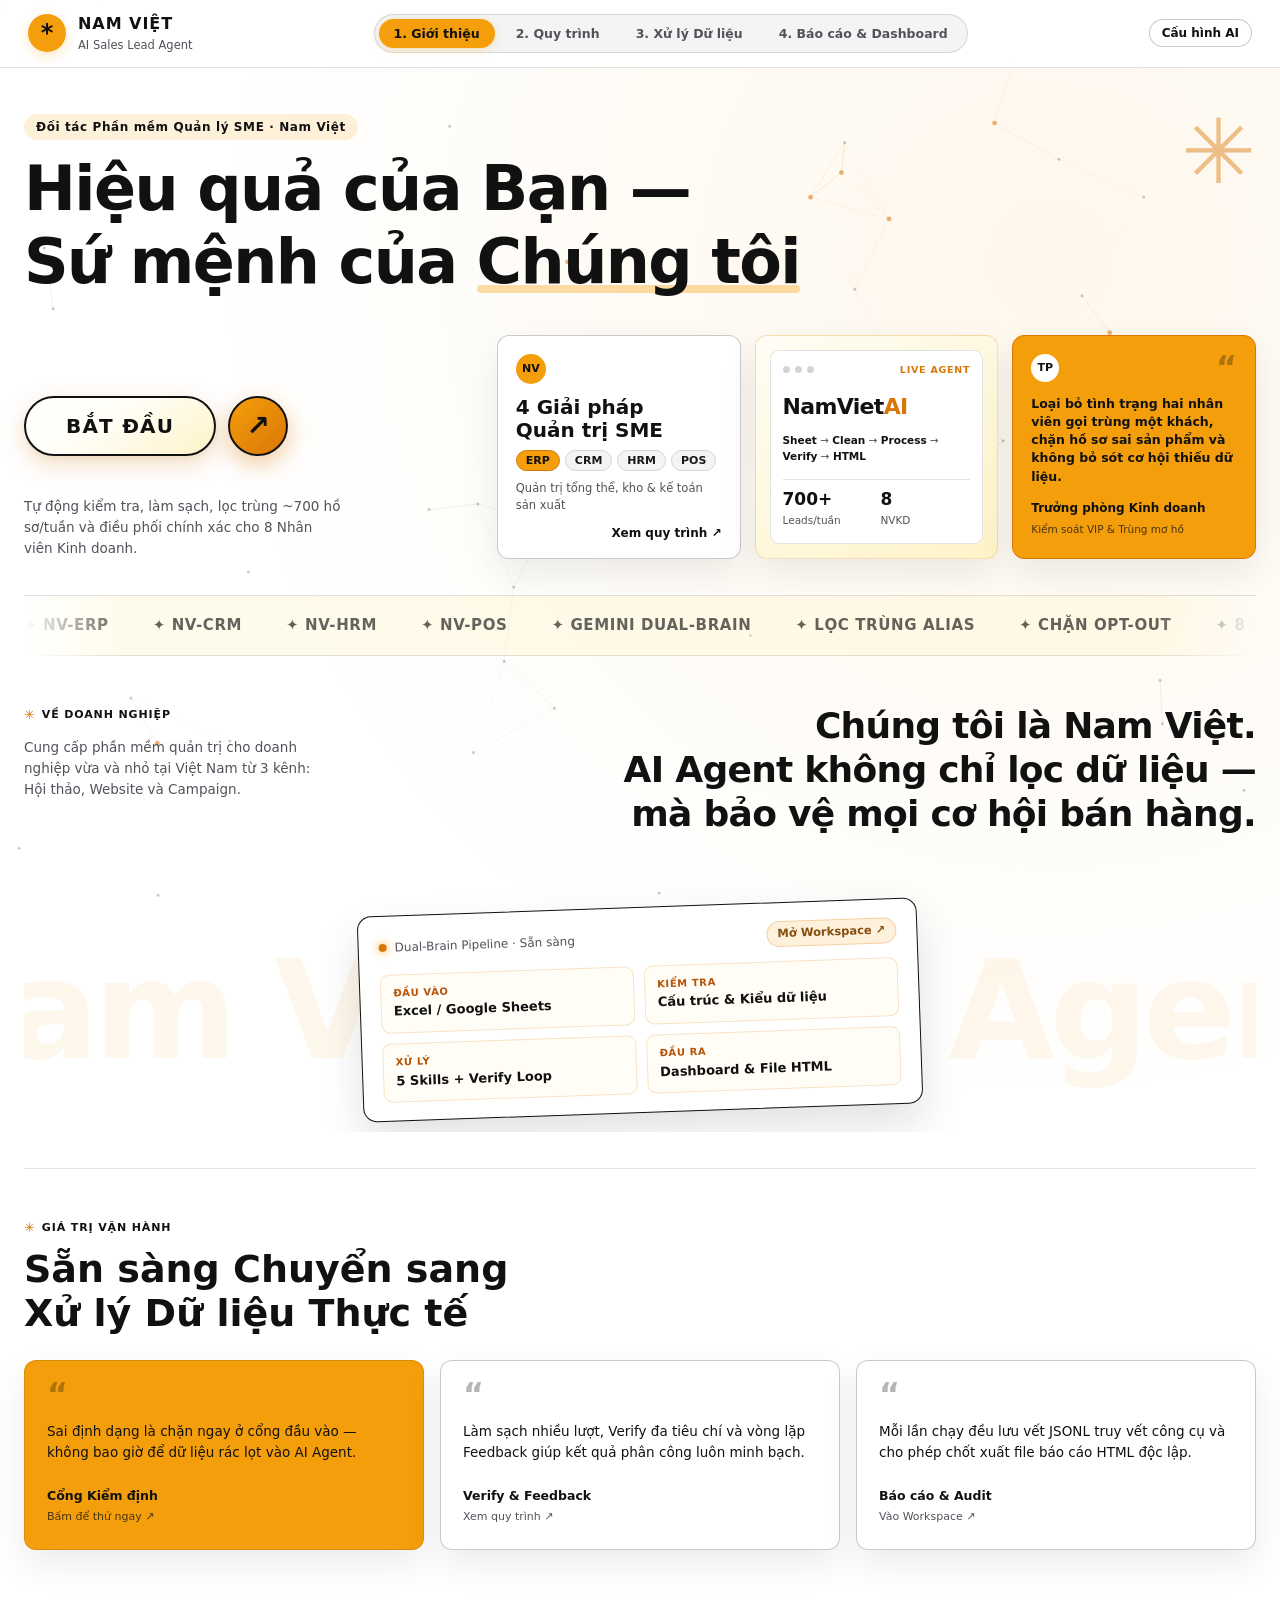
==== commit 76f80e47: "Add files via upload" ====
--- a/index.html
+++ b/index.html
@@ -1,837 +1,1152 @@
-<!DOCTYPE html>
-<html lang="vi">
-<head>
-  <meta charset="UTF-8" />
-  <meta name="viewport" content="width=device-width, initial-scale=1.0" />
-  <title>Nam Việt AI Agent | Điều phối Khách hàng B2B</title>
-  <link rel="stylesheet" href="styles.css" />
-</head>
-<body>
-  <!-- Live Interactive Animated Mesh Background -->
-  <canvas id="liveBgCanvas" aria-hidden="true"></canvas>
-
-  <!-- Minimalist Editorial Topbar -->
-  <header class="topbar">
-    <div class="brand" id="brandHomeBtn" title="Về trang mở đầu">
-      <div class="brand-mark">*</div>
-      <div>
-        <h1>NAM VIỆT</h1>
-        <p class="subtitle">AI Sales Lead Agent</p>
-      </div>
-    </div>
-
-    <nav class="top-nav">
-      <button class="nav-link active" id="navLandingBtn" type="button">1. Giới thiệu</button>
-      <button class="nav-link" id="navWorkflowBtn" type="button">2. Quy trình</button>
-      <button class="nav-link" id="navWorkspaceBtn" type="button">3. Xử lý Dữ liệu</button>
-      <button class="nav-link" id="navDashboardBtn" type="button">4. Báo cáo & Dashboard</button>
-    </nav>
-
-    <div class="topbar-actions">
-      <span id="brainBadge" class="badge badge-neutral">AI Brain...</span>
-      <span id="serverBadge" class="badge badge-neutral">Server...</span>
-      <button id="btnToggleLLM" class="btn btn-outline btn-sm" type="button">Cấu hình AI</button>
-    </div>
-  </header>
-
-  <!-- Dual-Brain Settings Drawer -->
-  <section id="llmPanel" class="panel collapsible hidden">
-    <div class="panel-header">
-      <h2>2 Bộ não API Gemini (Failover Tự động)</h2>
-      <div class="btn-group">
-        <button id="btnTestBrains" class="btn btn-secondary btn-sm" type="button">Kiểm tra Kết nối</button>
-        <button id="btnCloseLLM" class="btn btn-sm btn-outline" type="button">Đóng</button>
-      </div>
-    </div>
-    <div id="brainsListBox" class="hint mb-1"></div>
-    <div class="grid-4 mt-1">
-      <label class="field">
-        <span><input type="checkbox" id="llmEnabled" checked /> Bật Gemini Dual-Brain</span>
-      </label>
-      <label class="field">
-        <span>Model</span>
-        <input type="text" id="llmModel" value="gemini-3.5-flash-lite" />
-      </label>
-      <label class="field">
-        <span>Endpoint</span>
-        <input type="text" id="llmEndpoint" value="https://generativelanguage.googleapis.com/v1beta/openai/chat/completions" />
-      </label>
-      <label class="field">
-        <span>API Key riêng (Tùy chọn)</span>
-        <input type="password" id="llmApiKey" placeholder="Mặc định dùng 2 key trên Server" />
-      </label>
-    </div>
-    <div id="brainTestResult" class="hint mt-1"></div>
-  </section>
-
-  <!-- ===================================================================== -->
-  <!-- PAGE 1: EDITORIAL LANDING (THEO CẤU TRÚC ẢNH MẪU + TƯƠNG TÁC LIVE)    -->
-  <!-- ===================================================================== -->
-  <div id="landingView" class="page-view">
-    <main class="container">
-      <!-- HERO SECTION -->
-      <section class="hero-editorial">
-        <div class="hero-top-row">
-          <div>
-            <span class="hero-kicker">Đối tác Phần mềm Quản lý SME · Nam Việt</span>
-            <h2 class="hero-display">
-              Hiệu quả của Bạn –<br />
-              Sứ mệnh của Agent
-            </h2>
-          </div>
-          <div id="heroAsterisk" class="hero-asterisk" aria-hidden="true">✳</div>
-        </div>
-
-        <div class="hero-bottom-row">
-          <div class="hero-left-col">
-            <div class="cta-pill-group">
-              <button id="btnHeroStart" class="cta-pill-btn" type="button" title="Bắt đầu nhập dữ liệu và xử lý">
-                <span class="cta-white">BẮT ĐẦU</span>
-                <span class="cta-yellow-circle">↗</span>
-              </button>
-            </div>
-            <p class="hero-caption">
-              Tự động kiểm tra, làm sạch, lọc trùng ~700 hồ sơ/tuần và điều phối chính xác cho 8 Nhân viên Kinh doanh.
-            </p>
-          </div>
-
-          <!-- 3 Showcase Cards matching reference image (White / Live Mockup / Yellow) -->
-          <div class="hero-showcase-trio">
-            <article class="showcase-card card-white interactive-card">
-              <div class="card-icon-badge">NV</div>
-              <h3>4 Giải pháp<br />Quản trị SME</h3>
-              <div class="prod-pills">
-                <button type="button" class="hero-prod-pill active" data-prod="NV-ERP">ERP</button>
-                <button type="button" class="hero-prod-pill" data-prod="NV-CRM">CRM</button>
-                <button type="button" class="hero-prod-pill" data-prod="NV-HRM">HRM</button>
-                <button type="button" class="hero-prod-pill" data-prod="NV-POS">POS</button>
-              </div>
-              <p id="heroProdDetail" class="card-mini-note">Quản trị tổng thể, kho & kế toán sản xuất</p>
-              <button type="button" id="btnCardGoWorkflow" class="card-link-dark link-btn-clean">Xem quy trình ↗</button>
-            </article>
-
-            <article class="showcase-card card-mockup interactive-card" id="heroLivePreviewCard">
-              <div class="mockup-screen">
-                <div class="mockup-bar">
-                  <span></span><span></span><span></span>
-                  <small>LIVE AGENT</small>
-                </div>
-                <div class="mockup-brand">NamViet<span>AI</span></div>
-                <div class="mockup-flow-pills">
-                  <span>Sheet</span> → <span>Clean</span> → <span>Process</span> → <span>Verify</span> → <span>HTML</span>
-                </div>
-                <div class="mockup-stats-row">
-                  <div><strong>700+</strong><small>Leads/tuần</small></div>
-                  <div><strong>8</strong><small>NVKD</small></div>
-                </div>
-              </div>
-            </article>
-
-            <article class="showcase-card card-yellow interactive-card">
-              <div class="quote-row">
-                <span class="avatar-dot">TP</span>
-                <span class="quote-mark">“</span>
-              </div>
-              <p class="yellow-quote">
-                Loại bỏ tình trạng hai nhân viên gọi trùng một khách, chặn hồ sơ sai sản phẩm và không bỏ sót cơ hội thiếu dữ liệu.
-              </p>
-              <div class="quote-author">
-                <strong>Trưởng phòng Kinh doanh</strong>
-                <span>Kiểm soát VIP & Trùng mơ hồ</span>
-              </div>
-            </article>
-          </div>
-        </div>
-      </section>
-
-      <!-- CAPABILITY MARQUEE STRIP -->
-      <section class="ticker-strip" aria-label="Năng lực cốt lõi">
-        <div class="ticker-track">
-          <span>✦ NV-ERP</span>
-          <span>✦ NV-CRM</span>
-          <span>✦ NV-HRM</span>
-          <span>✦ NV-POS</span>
-          <span>✦ GEMINI DUAL-BRAIN</span>
-          <span>✦ LỌC TRÙNG ALIAS</span>
-          <span>✦ CHẶN OPT-OUT</span>
-          <span>✦ 8 NVKD THEO VÙNG</span>
-          <span>✦ XUẤT BÁO CÁO HTML</span>
-          <span>✦ NV-ERP</span>
-          <span>✦ NV-CRM</span>
-          <span>✦ NV-HRM</span>
-          <span>✦ NV-POS</span>
-          <span>✦ GEMINI DUAL-BRAIN</span>
-        </div>
-      </section>
-
-      <!-- ABOUT SECTION WITH GIANT WATERMARK & TILTED INTERACTIVE FRAME -->
-      <section class="about-editorial">
-        <div class="about-top-grid">
-          <div>
-            <span class="section-tag"><span class="star-yellow">✳</span> VỀ DOANH NGHIỆP</span>
-            <p class="about-sub">
-              Cung cấp phần mềm quản trị cho doanh nghiệp vừa và nhỏ tại Việt Nam từ 3 kênh: Hội thảo, Website và Campaign.
-            </p>
-          </div>
-          <h3 class="about-statement">
-            Chúng tôi là Nam Việt.<br />
-            AI Agent không chỉ lọc dữ liệu —<br />
-            mà bảo vệ mọi cơ hội bán hàng.
-          </h3>
-        </div>
-
-        <div class="watermark-stage">
-          <div class="giant-watermark" aria-hidden="true">Nam Việt AI ✳ Agent</div>
-          <div class="tilted-preview interactive-card" id="tiltedEnterWorkspace" title="Bấm để vào trang Nhập dữ liệu">
-            <div class="tilted-header">
-              <span class="live-dot"></span>
-              <span>Dual-Brain Pipeline · Sẵn sàng</span>
-              <span class="pill pill-yellow">Mở Workspace ↗</span>
-            </div>
-            <div class="tilted-grid">
-              <div class="t-box">
-                <small>ĐẦU VÀO</small>
-                <strong>Excel / Google Sheets</strong>
-              </div>
-              <div class="t-box">
-                <small>KIỂM TRA</small>
-                <strong>Cấu trúc & Kiểu dữ liệu</strong>
-              </div>
-              <div class="t-box">
-                <small>XỬ LÝ</small>
-                <strong>5 Skills + Verify Loop</strong>
-              </div>
-              <div class="t-box">
-                <small>ĐẦU RA</small>
-                <strong>Dashboard & File HTML</strong>
-              </div>
-            </div>
-          </div>
-        </div>
-      </section>
-
-      <!-- BOTTOM 3 TESTIMONIAL / VALUE CARDS (1 YELLOW + 2 CHARCOAL) -->
-      <section class="bottom-trio-section">
-        <span class="section-tag"><span class="star-yellow">✳</span> GIÁ TRỊ VẬN HÀNH</span>
-        <h3 class="trio-heading">Sẵn sàng Chuyển sang<br />Xử lý Dữ liệu Thực tế</h3>
-        <div class="trio-grid">
-          <article class="trio-card card-yellow interactive-card" data-nav-target="workspace" style="cursor:pointer;">
-            <span class="quote-mark">“</span>
-            <p>Sai định dạng là chặn ngay ở cổng đầu vào — không bao giờ để dữ liệu rác lọt vào AI Agent.</p>
-            <footer><strong>Cổng Kiểm định</strong><span>Bấm để thử ngay ↗</span></footer>
-          </article>
-          <article class="trio-card card-charcoal interactive-card" data-nav-target="workflow" style="cursor:pointer;">
-            <span class="quote-mark">“</span>
-            <p>Làm sạch nhiều lượt, Verify đa tiêu chí và vòng lặp Feedback giúp kết quả phân công luôn minh bạch.</p>
-            <footer><strong>Verify & Feedback</strong><span>Xem quy trình ↗</span></footer>
-          </article>
-          <article class="trio-card card-charcoal interactive-card" data-nav-target="workspace" style="cursor:pointer;">
-            <span class="quote-mark">“</span>
-            <p>Mỗi lần chạy đều lưu vết JSONL truy vết công cụ và cho phép chốt xuất file báo cáo HTML độc lập.</p>
-            <footer><strong>Báo cáo & Audit</strong><span>Vào Workspace ↗</span></footer>
-          </article>
-        </div>
-      </section>
-    </main>
-  </div>
-
-  <!-- ===================================================================== -->
-  <!-- PAGE 2: WORKFLOW PAGE (TRANG RIÊNG GIỚI THIỆU & TƯƠNG TÁC QUY TRÌNH)  -->
-  <!-- ===================================================================== -->
-  <div id="workflowView" class="page-view hidden">
-    <main class="container">
-      <section id="introWorkflowSection" class="workflow-editorial" style="padding-top:10px;">
-        <div class="wf-head-row">
-          <div>
-            <span class="section-tag"><span class="star-yellow">✳</span> TRANG 2 · QUY TRÌNH LÀM VIỆC CỦA AGENT</span>
-            <h2 class="hero-display" style="font-size:clamp(28px,3.6vw,44px);margin-top:8px;">
-              6 Bước Kiểm soát Khép kín
-            </h2>
-          </div>
-          <div class="btn-group">
-            <button id="btnWorkflowBackLanding" class="btn btn-outline" type="button">← Về Giới thiệu</button>
-            <button id="btnBottomStart" class="cta-pill-btn" type="button">
-              <span class="cta-white">SANG TRANG NHẬP DỮ LIỆU</span>
-              <span class="cta-yellow-circle">↗</span>
-            </button>
-          </div>
-        </div>
-
-        <div class="wf-split-grid">
-          <div class="wf-left-preview">
-            <p class="hint">Di chuột hoặc bấm từng bước [1]–[6] để xem chi tiết; bấm mũi tên để vào thẳng bước nhập dữ liệu.</p>
-            <div id="wfPreviewScreen" class="wf-preview-screen interactive-card"></div>
-          </div>
-
-          <div class="wf-numbered-list">
-            <div class="wf-list-item active" data-step="1">
-              <span class="wf-idx">[1]</span>
-              <div class="wf-item-body">
-                <strong>Nhận File Excel / Google Sheets</strong>
-                <small>Hỗ trợ CSV, XLSX nhiều sheet và link Google Sheets công khai.</small>
-              </div>
-              <span class="wf-item-arrow">↗</span>
-            </div>
-
-            <div class="wf-list-item" data-step="2">
-              <span class="wf-idx">[2]</span>
-              <div class="wf-item-body">
-                <strong>Kiểm tra Định dạng (Đầu vào hợp lệ?)</strong>
-                <small>Không hợp lệ → Báo lỗi từng dòng/cột để sửa hoặc gửi lại file.</small>
-              </div>
-              <span class="wf-item-arrow">↗</span>
-            </div>
-
-            <div class="wf-list-item" data-step="3">
-              <span class="wf-idx">[3]</span>
-              <div class="wf-item-body">
-                <strong>Làm sạch Dữ liệu (Đã sạch & ổn?)</strong>
-                <small>Chuẩn hóa SĐT, email, ngày, khu vực; cho phép làm sạch lại.</small>
-              </div>
-              <span class="wf-item-arrow">↗</span>
-            </div>
-
-            <div class="wf-list-item" data-step="4">
-              <span class="wf-idx">[4]</span>
-              <div class="wf-item-body">
-                <strong>Process (AI Agent 5 Skills + Gemini)</strong>
-                <small>Lọc trùng viết tắt, lịch sử chặn, chấm ưu tiên và gán 8 NVKD.</small>
-              </div>
-              <span class="wf-item-arrow">↗</span>
-            </div>
-
-            <div class="wf-list-item" data-step="5">
-              <span class="wf-idx">[5]</span>
-              <div class="wf-item-body">
-                <strong>Verify & Feedback cho Process</strong>
-                <small>Kiểm chứng 5 tiêu chí; chưa đạt sẽ gửi Feedback để chạy lại.</small>
-              </div>
-              <span class="wf-item-arrow">↗</span>
-            </div>
-
-            <div class="wf-list-item" data-step="6">
-              <span class="wf-idx">[6]</span>
-              <div class="wf-item-body">
-                <strong>Dashboard, Chốt Kết quả & Xuất HTML</strong>
-                <small>Duyệt ca Trưởng phòng, chốt kết quả và tải báo cáo HTML.</small>
-              </div>
-              <span class="wf-item-arrow">↗</span>
-            </div>
-          </div>
-        </div>
-      </section>
-    </main>
-  </div>
-
-  <!-- ===================================================================== -->
-  <!-- PAGE 3: WORKSPACE (6 BƯỚC ĐÚNG THEO FLOWCHART)                        -->
-  <!-- ===================================================================== -->
-  <div id="workspaceView" class="page-view hidden">
-    <section class="workflow-bar">
-      <button id="btnBackLanding" class="btn btn-outline btn-sm" type="button">← Giới thiệu</button>
-      <button id="btnBackWorkflow" class="btn btn-outline btn-sm" type="button">← Quy trình</button>
-      <div class="wf-step active" data-wf="1" id="wfStepInput">
-        <span class="wf-num">1</span>
-        <div>
-          <strong>Nạp Sheet / File</strong>
-          <small>Excel / CSV / GSheet</small>
-        </div>
-      </div>
-      <div class="wf-arrow">→</div>
-      <div class="wf-step" data-wf="2" id="wfStepValidation">
-        <span class="wf-num">2</span>
-        <div>
-          <strong>Đầu vào hợp lệ?</strong>
-          <small>Kiểm tra cấu trúc</small>
-        </div>
-      </div>
-      <div class="wf-arrow">→</div>
-      <div class="wf-step" data-wf="3" id="wfStepClean">
-        <span class="wf-num">3</span>
-        <div>
-          <strong>Làm sạch Dữ liệu</strong>
-          <small>Đã sạch & ổn?</small>
-        </div>
-      </div>
-      <div class="wf-arrow">→</div>
-      <div class="wf-step" data-wf="4" id="wfStepProcess">
-        <span class="wf-num">4</span>
-        <div>
-          <strong>Process</strong>
-          <small>AI Agent xử lý</small>
-        </div>
-      </div>
-      <div class="wf-arrow">→</div>
-      <div class="wf-step" data-wf="5" id="wfStepVerify">
-        <span class="wf-num">5</span>
-        <div>
-          <strong>Verify</strong>
-          <small>Đạt / Feedback</small>
-        </div>
-      </div>
-      <div class="wf-arrow">→</div>
-      <div class="wf-step" data-wf="6" id="wfStepReport">
-        <span class="wf-num">6</span>
-        <div>
-          <strong>Báo cáo & HTML</strong>
-          <small>Chốt kết quả</small>
-        </div>
-      </div>
-    </section>
-
-    <main class="container">
-      <!-- BƯỚC 1: NHẬN FILE EXCEL HOẶC GOOGLE SHEETS -->
-      <section class="panel" id="stepInputPanel">
-        <div class="panel-header">
-          <div>
-            <h2>1. Nhận File Excel / CSV hoặc Google Sheets</h2>
-            <small id="inputSummaryLine" class="hint hidden"></small>
-          </div>
-          <div class="btn-group">
-            <button id="btnToggleInputPanel" class="btn btn-outline btn-sm hidden" type="button">Đổi file / Mở lại</button>
-            <button id="btnLoadValidSample" class="btn btn-secondary btn-sm" type="button">Mẫu Chuẩn</button>
-            <button id="btnLoadInvalidSample" class="btn btn-warning btn-sm" type="button">Mẫu Sai Định dạng</button>
-            <button id="btnGen700" class="btn btn-outline btn-sm" type="button">Test 700 Leads</button>
-            <button id="btnDownloadTemplate" class="btn btn-outline btn-sm" type="button">Tải File Mẫu</button>
-          </div>
-        </div>
-
-        <div id="inputPanelBody">
-          <div class="input-grid">
-          <div class="input-card">
-            <h3>Tải lên File CSV / XLSX</h3>
-            <div id="dropZone" class="drop-zone">
-              <input type="file" id="fileInput" accept=".csv,.xlsx,.xls" hidden />
-              <p><strong>Kéo thả file vào đây</strong> hoặc <button id="btnChooseFile" type="button" class="link-btn">chọn từ máy</button></p>
-              <small id="fileInfoText">Hỗ trợ .csv, .xlsx</small>
-            </div>
-          </div>
-
-          <div class="input-card">
-            <h3>Hoặc Link Google Sheets</h3>
-            <p class="hint">Đặt quyền xem công khai trước khi tải.</p>
-            <div class="gsheet-row">
-              <input type="url" id="gsheetUrl" placeholder="https://docs.google.com/spreadsheets/d/..." />
-              <button id="btnFetchGSheet" class="btn btn-primary" type="button">Tải Sheet</button>
-            </div>
-            <div id="gsheetStatus" class="hint mt-1"></div>
-          </div>
-        </div>
-
-        <!-- File / Google Sheet Upload Progress Bar -->
-        <div id="uploadProgressBox" class="upload-progress-box hidden mt-2">
-          <div class="flex-between">
-            <span id="uploadProgressLabel" class="hint" style="margin:0;color:var(--white);font-weight:600;">Đang tải dữ liệu...</span>
-            <strong id="uploadProgressPct" style="color:#854d0e;font-size:14px;">0%</strong>
-          </div>
-          <div class="upload-progress-track mt-1">
-            <div id="uploadProgressBar" class="upload-progress-fill" style="width:0%;"></div>
-          </div>
-        </div>
-        </div>
-      </section>
-
-      <!-- BƯỚC 2: KIỂM TRA ĐỊNH DẠNG (ĐẦU VÀO HỢP LỆ?) -->
-      <section id="validationSection" class="panel hidden">
-        <div class="panel-header">
-          <div>
-            <h2>2. Kiểm tra Định dạng (<span id="previewCount">0</span> dòng)</h2>
-            <small id="validationSummaryLine" class="hint hidden"></small>
-          </div>
-          <div class="btn-group">
-            <button id="btnToggleErrorDetails" class="btn btn-outline btn-sm hidden" type="button">Xem lỗi (0)</button>
-            <button id="btnAutoFixCommon" class="btn btn-warning btn-sm hidden" type="button">Tự động Sửa lỗi</button>
-            <button id="btnRevalidate" class="btn btn-secondary btn-sm" type="button">Kiểm tra lại</button>
-            <button id="btnGoToClean" class="btn btn-neon btn-sm hidden" type="button">Next: Làm sạch →</button>
-          </div>
-        </div>
-
-        <div id="validationBody">
-          <div id="validationBanner" class="alert"></div>
-
-          <!-- Repair Log after Agent Format Repair Skill runs -->
-          <div id="repairLogBox" class="subpanel hidden mb-1">
-            <h3>Nhật ký Sửa lỗi Định dạng</h3>
-            <ul id="repairLogList" class="clean-list"></ul>
-          </div>
-
-          <div id="validationErrorBox" class="hidden">
-            <h3>Chi tiết Lỗi định dạng</h3>
-            <div class="table-wrap max-h-240">
-              <table class="data-table" id="errorTable">
-                <thead>
-                  <tr>
-                    <th>Dòng</th>
-                    <th>Mã Lead</th>
-                    <th>Cột</th>
-                    <th>Giá trị lỗi</th>
-                    <th>Lý do</th>
-                    <th>Cách sửa</th>
-                  </tr>
-                </thead>
-                <tbody></tbody>
-              </table>
-            </div>
-          </div>
-
-          <div id="validationWarningBox" class="subpanel hidden mt-1">
-            <div class="flex-between">
-              <div>
-                <h3 style="margin-bottom:2px;">Có thông tin còn thiếu</h3>
-                <p class="hint" style="margin:0;">Bổ sung ở bảng dưới hoặc bỏ qua để sang bước tiếp theo.</p>
-              </div>
-              <div class="btn-group">
-                <button id="btnToggleWarnings" class="btn btn-outline btn-sm" type="button">Xem chi tiết thiếu</button>
-                <button id="btnSkipMissingAndNext" class="btn btn-neon btn-sm" type="button">Không cần thiết → Next →</button>
-              </div>
-            </div>
-            <ul id="warningList" class="warning-list mt-1 hidden"></ul>
-          </div>
-
-          <details id="previewDetails" class="mt-2">
-            <summary class="hint" style="cursor:pointer;font-weight:600;color:var(--accent);">
-              Xem / Sửa trực tiếp bảng dữ liệu (bấm vào ô để sửa)
-            </summary>
-            <div class="table-wrap max-h-320 mt-1">
-              <table class="data-table editable-table" id="previewTable">
-                <thead></thead>
-                <tbody></tbody>
-              </table>
-            </div>
-          </details>
-        </div>
-      </section>
-
-      <!-- BƯỚC 3: LÀM SẠCH DỮ LIỆU (DỮ LIỆU ĐÃ SẠCH VÀ ỔN?) -->
-      <section id="cleaningSection" class="panel hidden">
-        <div class="panel-header">
-          <h2>3. Làm sạch Dữ liệu</h2>
-          <div class="btn-group">
-            <button id="btnCleanRetry" class="btn btn-outline btn-sm" type="button">Làm sạch lại ↻</button>
-            <button id="btnCleanDeep" class="btn btn-secondary btn-sm" type="button">Làm sạch sâu (Điền thiếu tự động)</button>
-            <button id="btnProceedProcess" class="btn btn-neon" type="button" disabled>Đã sạch & ổn → Chạy Process ▶</button>
-          </div>
-        </div>
-
-        <div id="cleaningBanner" class="alert"></div>
-        <div class="kpi-grid" id="cleaningStatsGrid"></div>
-
-        <div class="two-col mt-2">
-          <div class="subpanel">
-            <h3>Kết quả Làm sạch</h3>
-            <ul id="cleanLogList" class="clean-list"></ul>
-          </div>
-          <div class="subpanel">
-            <h3>Điểm cần Lưu ý</h3>
-            <ul id="cleanWarnList" class="clean-list"></ul>
-          </div>
-        </div>
-      </section>
-
-      <!-- BƯỚC 4 & 5: PROCESS -> VERIFY -> FEEDBACK CHO PROCESS -->
-      <section id="processVerifySection" class="panel hidden">
-        <div class="panel-header">
-          <div>
-            <h2>4–5. Process & Verify Kết quả</h2>
-            <small id="processStatusText" class="hint">Sẵn sàng chạy AI Agent.</small>
-          </div>
-          <div class="btn-group">
-            <button id="btnRunAgent" class="btn btn-outline btn-sm" type="button">Chạy lại Process ↻</button>
-            <button id="btnOpenDashboard" class="btn btn-neon hidden" type="button">Đạt yêu cầu → Mở Báo cáo & Dashboard →</button>
-          </div>
-        </div>
-
-        <div id="verifyBanner" class="alert hidden"></div>
-        <div id="verifyChecksGrid" class="verify-grid"></div>
-
-        <div id="verifyFeedbackBox" class="subpanel mt-2">
-          <div class="flex-between">
-            <h3>Chưa đạt? Gửi Feedback cho Process thực hiện lại</h3>
-            <div class="btn-group">
-              <button type="button" class="btn btn-outline btn-sm fb-chip" data-fb="Siết chặt ngưỡng nhận diện trùng tên công ty">Siết lọc trùng</button>
-              <button type="button" class="btn btn-outline btn-sm fb-chip" data-fb="Ưu tiên cân bằng tải đều cho 8 NVKD và rà kỹ ca VIP">Cân bằng tải & VIP</button>
-              <button type="button" class="btn btn-outline btn-sm fb-chip" data-fb="Viết câu hỏi bổ sung ngắn gọn, thực tế hơn cho khách thiếu dữ liệu">Tối ưu câu hỏi</button>
-            </div>
-          </div>
-          <div class="gsheet-row mt-1">
-            <input type="text" id="verifyFeedbackInput" placeholder="Nhập góp ý điều chỉnh cho Process (VD: siết lọc trùng, nhấn mạnh giải pháp ERP...)" />
-            <button id="btnSendFeedback" class="btn btn-warning" type="button">Feedback cho Process ↻</button>
-          </div>
-          <div id="feedbackHistoryText" class="hint mt-1"></div>
-        </div>
-      </section>
-    </main>
-  </div>
-
-  <!-- ===================================================================== -->
-  <!-- PAGE 4: DASHBOARD & BÁO CÁO (TRANG RIÊNG BIỆT KHI CÓ KẾT QUẢ)         -->
-  <!-- ===================================================================== -->
-  <div id="dashboardView" class="page-view hidden">
-    <main class="container dashboard-container">
-      <div class="dashboard-header-bar flex-between mb-2">
-        <div class="dash-title-group">
-          <div class="dash-badge-row">
-            <span class="pill pill-yellow"><span class="pulse-beacon"></span> TRANG 4 · BÁO CÁO & DASHBOARD</span>
-            <span id="runMetaText" class="hint" style="margin:0;"></span>
-          </div>
-          <h2 class="dash-main-heading">Trung tâm Điều phối & Phân tích Kết quả</h2>
-        </div>
-        <div class="btn-group">
-          <button id="btnBackToWorkspace" class="btn btn-outline btn-sm" type="button">← Quay lại Xử lý Dữ liệu</button>
-          <button id="btnFinalizeAndExportHTML" class="btn btn-neon" type="button">Chốt kết quả & Xuất file HTML ✓</button>
-        </div>
-      </div>
-
-      <!-- BƯỚC 6: LẬP BÁO CÁO, DASHBOARD -> CHỐT KẾT QUẢ -> XUẤT HTML -->
-      <section id="resultsSection" class="panel dashboard-full-panel">
-        <div id="finalizeBar" class="finalize-bar">
-          <div>
-            <strong>Trạng thái Rà soát & Phê duyệt</strong>
-            <small class="hint" style="display:block;">Kiểm tra các chỉ số, biểu đồ và danh sách phân công trước khi chốt kết quả.</small>
-          </div>
-          <div class="btn-group">
-            <span id="finalizeStatusPill" class="pill pill-amber">Chưa chốt kết quả</span>
-            <button id="btnUnfinalize" class="btn btn-outline btn-sm hidden" type="button">Mở lại rà soát</button>
-          </div>
-        </div>
-
-        <div id="finalizedBanner" class="alert alert-success hidden">
-          <strong>Hoàn tất!</strong> Đã chốt kết quả và xuất báo cáo HTML thành công.
-          <button id="btnRedownloadHTML" class="btn btn-outline btn-sm" type="button" style="margin-left:10px;">Tải lại file HTML</button>
-        </div>
-
-        <div class="panel-header mt-1">
-          <div class="tabs" style="margin-bottom:0;border-bottom:none;padding-bottom:0;">
-            <button class="tab-btn active" data-tab="tabOverview">Tổng quan</button>
-            <button class="tab-btn" data-tab="tabCustomers">Khách hàng</button>
-            <button class="tab-btn" data-tab="tabActionQueues">Duyệt & Công việc <span id="badgeManagerCount" class="pill pill-amber">0</span></button>
-            <button class="tab-btn" data-tab="tabTrace">Log Truy vết</button>
-            <button class="tab-btn" data-tab="tabSelfTest">Tự Kiểm thử</button>
-            <button class="tab-btn" data-tab="tabConfig">Cấu hình</button>
-          </div>
-          <div class="btn-group">
-            <button id="btnExportCustomersCSV" class="btn btn-outline btn-sm" type="button">CSV Khách</button>
-            <button id="btnExportTasksCSV" class="btn btn-outline btn-sm" type="button">CSV Việc</button>
-            <button id="btnExportAuditJSONL" class="btn btn-outline btn-sm" type="button">Log JSONL</button>
-          </div>
-        </div>
-
-        <!-- TAB 1: OVERVIEW -->
-        <div id="tabOverview" class="tab-content active mt-2">
-          <div id="kpiGrid" class="kpi-grid"></div>
-
-          <!-- Visual Charts Grid: 4-Card Balanced Full-Fill Grid (Tròn - Cột đứng - Thanh SP - Thanh Trạng thái) -->
-          <div class="charts-grid-4 mt-2">
-            <div class="subpanel chart-card interactive-panel">
-              <div class="flex-between chart-header">
-                <h3><span class="star-yellow">✳</span> Biểu đồ Tròn · Tỷ lệ Ưu tiên</h3>
-                <span class="pill pill-yellow">Tròn</span>
-              </div>
-              <div class="chart-inner-box">
-                <div id="priorityDonutChart" class="donut-wrap"></div>
-              </div>
-            </div>
-
-            <div class="subpanel chart-card interactive-panel">
-              <div class="flex-between chart-header">
-                <h3><span class="star-yellow">✳</span> Biểu đồ Cột · Phân bổ Khu vực</h3>
-                <span class="pill pill-yellow">Cột đứng</span>
-              </div>
-              <div class="chart-inner-box">
-                <div id="regionColumnChart" class="col-chart-container"></div>
-              </div>
-            </div>
-
-            <div class="subpanel chart-card interactive-panel">
-              <div class="flex-between chart-header">
-                <h3><span class="star-yellow">✳</span> Biểu đồ Thanh · Nhóm Sản phẩm</h3>
-                <span class="pill pill-yellow">Thanh ngang</span>
-              </div>
-              <div class="chart-inner-box">
-                <div id="productBarsChart" class="bars-container"></div>
-              </div>
-            </div>
-
-            <div class="subpanel chart-card interactive-panel">
-              <div class="flex-between chart-header">
-                <h3><span class="star-yellow">✳</span> Biểu đồ Thanh · Trạng thái Điều phối</h3>
-                <span class="pill pill-yellow">Thanh ngang</span>
-              </div>
-              <div class="chart-inner-box">
-                <div id="statusBarsChart" class="bars-container"></div>
-              </div>
-            </div>
-          </div>
-
-          <!-- Staff Load Visual Chart -->
-          <div class="subpanel chart-card interactive-panel mt-2">
-            <div class="flex-between">
-              <h3><span class="star-yellow">✳</span> Biểu đồ Thanh Ngang Xếp chồng · Tải 8 NVKD (Hiện có / Giao mới / Chờ duyệt)</h3>
-              <div class="legend-inline">
-                <span><i class="lg-dot" style="background:#52525b"></i>Hiện có</span>
-                <span><i class="lg-dot" style="background:#34d399"></i>Giao mới</span>
-                <span><i class="lg-dot" style="background:#f2ea00"></i>Chờ duyệt</span>
-              </div>
-            </div>
-            <div id="staffLoadChart" class="staff-chart-list mt-1"></div>
-          </div>
-
-          <!-- Detailed Business Report & Executive Brief -->
-          <div class="two-col mt-2">
-            <div class="subpanel interactive-panel">
-              <h3><span class="star-yellow">✳</span> Báo cáo Chi tiết Kinh doanh</h3>
-              <div id="detailedReportBox" class="detailed-report-box"></div>
-            </div>
-            <div class="subpanel interactive-panel">
-              <div class="flex-between">
-                <h3><span class="star-yellow">✳</span> Tóm tắt Điều hành (AI Brief)</h3>
-                <span class="pill pill-green"><span class="pulse-beacon"></span> Live Sync</span>
-              </div>
-              <div id="executiveBriefBox" class="brief-box"></div>
-            </div>
-          </div>
-
-          <div class="subpanel mt-2">
-            <h3>Bảng Tổng hợp Phân công 8 NVKD</h3>
-            <div class="table-wrap">
-              <table class="data-table" id="staffStatsTable">
-                <thead>
-                  <tr>
-                    <th>Mã NV</th>
-                    <th>Nhân viên</th>
-                    <th>Khu vực</th>
-                    <th>Ngành</th>
-                    <th>Hiện có</th>
-                    <th>Giao mới</th>
-                    <th>Chờ duyệt</th>
-                    <th>Tổng / Định mức</th>
-                    <th>Trạng thái</th>
-                  </tr>
-                </thead>
-                <tbody></tbody>
-              </table>
-            </div>
-          </div>
-        </div>
-
-        <!-- TAB 2: CUSTOMERS -->
-        <div id="tabCustomers" class="tab-content mt-2">
-          <div class="filter-bar">
-            <input type="text" id="filterSearch" placeholder="Tìm công ty, mã KH, lead, SĐT..." />
-            <select id="filterPriority">
-              <option value="">Tất cả ưu tiên</option>
-              <option value="Cao">Cao</option>
-              <option value="Trung bình">Trung bình</option>
-              <option value="Thấp">Thấp</option>
-              <option value="Không liên hệ lại">Không liên hệ lại</option>
-            </select>
-            <select id="filterStatus">
-              <option value="">Tất cả trạng thái</option>
-              <option value="assigned">Đã phân công</option>
-              <option value="manager_review">Chờ Trưởng phòng</option>
-              <option value="unassigned">Chưa có NVKD</option>
-              <option value="do_not_contact">Ngừng liên hệ</option>
-            </select>
-          </div>
-
-          <div class="table-wrap">
-            <table class="data-table" id="customersTable">
-              <thead>
-                <tr>
-                  <th>Khách hàng</th>
-                  <th>Bản ghi nguồn</th>
-                  <th>Nhu cầu & Thiếu</th>
-                  <th>Ưu tiên & Lý do</th>
-                  <th>NVKD & Việc tiếp theo</th>
-                  <th>Bản nháp</th>
-                </tr>
-              </thead>
-              <tbody></tbody>
-            </table>
-          </div>
-        </div>
-
-        <!-- TAB 3: ACTION QUEUES -->
-        <div id="tabActionQueues" class="tab-content mt-2">
-          <div class="subpanel">
-            <h3>Cần Trưởng phòng Quyết định</h3>
-            <div id="managerDecisionCards" class="cards-list"></div>
-          </div>
-
-          <div class="two-col mt-2">
-            <div class="subpanel">
-              <h3>Chưa có NVKD phù hợp</h3>
-              <div id="unassignedCards" class="cards-list"></div>
-            </div>
-            <div class="subpanel">
-              <h3>Không liên hệ lại</h3>
-              <div id="doNotContactCards" class="cards-list"></div>
-            </div>
-          </div>
-
-          <div class="subpanel mt-2">
-            <h3>Công việc theo Nhân viên</h3>
-            <div id="salesTasksByStaff"></div>
-          </div>
-        </div>
-
-        <!-- TAB 4: TRACE -->
-        <div id="tabTrace" class="tab-content mt-2">
-          <div class="flex-between">
-            <h3>Nhật ký Thực thi Agent (Tool-Calling Trace)</h3>
-            <button id="btnRefreshLogs" class="btn btn-outline btn-sm" type="button">Làm mới Log</button>
-          </div>
-          <div id="traceTimeline" class="trace-timeline mt-1"></div>
-          <div class="subpanel mt-2">
-            <h4>File Log trên Server (<code>logs/</code>)</h4>
-            <ul id="diskLogsList" class="disk-logs-list"></ul>
-          </div>
-        </div>
-
-        <!-- TAB 5: SELF-TEST -->
-        <div id="tabSelfTest" class="tab-content mt-2">
-          <div class="flex-between">
-            <h3>Tự Kiểm thử Quy tắc Nghiệp vụ</h3>
-            <button id="btnRunSelfTests" class="btn btn-neon btn-sm" type="button">Chạy Kiểm thử ▶</button>
-          </div>
-          <div id="selfTestResults" class="mt-2"></div>
-        </div>
-
-        <!-- TAB 6: CONFIG -->
-        <div id="tabConfig" class="tab-content mt-2">
-          <div class="flex-between">
-            <h3>Cấu hình Quy tắc (JSON)</h3>
-            <div class="btn-group">
-              <button id="btnSaveConfig" class="btn btn-primary btn-sm" type="button">Lưu</button>
-              <button id="btnResetConfig" class="btn btn-outline btn-sm" type="button">Tải lại</button>
-            </div>
-          </div>
-          <textarea id="configEditor" class="code-editor mt-1" spellcheck="false"></textarea>
-          <div id="configSaveStatus" class="hint mt-1"></div>
-        </div>
-      </section>
-    </main>
-  </div>
-
-  <!-- Modal -->
-  <div id="draftModal" class="modal hidden">
-    <div class="modal-backdrop"></div>
-    <div class="modal-card">
-      <div class="modal-header">
-        <h3 id="modalTitle">Bản nháp Thông điệp</h3>
-        <button id="btnCloseModal" class="btn btn-sm btn-outline" type="button">Đóng</button>
-      </div>
-      <textarea id="modalDraftText" rows="8" class="modal-textarea"></textarea>
-      <div class="modal-footer">
-        <button id="btnCopyDraft" class="btn btn-neon btn-sm" type="button">Sao chép</button>
-      </div>
-    </div>
-  </div>
-
-  <script src="js/validator.js"></script>
-  <script src="js/skills.js"></script>
-  <script src="js/agent_engine.js"></script>
-  <script src="js/live_ui.js"></script>
-  <script src="js/app.js"></script>
-</body>
-</html>
+<!DOCTYPE html>
+<html lang="vi">
+<head>
+  <meta charset="UTF-8" />
+  <meta name="viewport" content="width=device-width, initial-scale=1.0" />
+  <title>Nam Việt AI Agent | Điều phối Khách hàng B2B</title>
+  <link rel="stylesheet" href="styles.css" />
+</head>
+<body>
+  <!-- Live Interactive Animated Mesh Background -->
+  <canvas id="liveBgCanvas" aria-hidden="true"></canvas>
+
+  <!-- Minimalist Editorial Topbar -->
+  <header class="topbar">
+    <div class="brand" id="brandHomeBtn" title="Về trang mở đầu">
+      <div class="brand-mark">*</div>
+      <div>
+        <h1>NAM VIỆT</h1>
+        <p class="subtitle">AI Sales Lead Agent</p>
+      </div>
+    </div>
+
+    <nav class="top-nav">
+      <button class="nav-link active" id="navLandingBtn" type="button">1. Giới thiệu</button>
+      <button class="nav-link" id="navWorkflowBtn" type="button">2. Quy trình</button>
+      <button class="nav-link" id="navWorkspaceBtn" type="button">3. Xử lý Dữ liệu</button>
+      <button class="nav-link" id="navDashboardBtn" type="button">4. Báo cáo & Dashboard</button>
+    </nav>
+
+    <div class="topbar-actions">
+      <span id="brainBadge" class="badge badge-neutral hidden" style="display:none;">AI Brain...</span>
+      <span id="serverBadge" class="badge badge-neutral hidden" style="display:none;">Server...</span>
+      <button id="btnToggleLLM" class="btn btn-outline btn-sm" type="button">Cấu hình AI</button>
+    </div>
+  </header>
+
+  <!-- Dual-Brain Settings Drawer -->
+  <section id="llmPanel" class="panel collapsible hidden">
+    <div class="panel-header">
+      <h2>2 Bộ não API Gemini (Failover Tự động)</h2>
+      <div class="btn-group">
+        <button id="btnTestBrains" class="btn btn-secondary btn-sm" type="button">Kiểm tra Kết nối</button>
+        <button id="btnCloseLLM" class="btn btn-sm btn-outline" type="button">Đóng</button>
+      </div>
+    </div>
+    <div id="brainsListBox" class="hint mb-1"></div>
+    <div class="grid-4 mt-1">
+      <label class="field">
+        <span><input type="checkbox" id="llmEnabled" checked /> Bật Gemini Dual-Brain</span>
+      </label>
+      <label class="field">
+        <span>Model</span>
+        <input type="text" id="llmModel" value="gemini-3.5-flash-lite" />
+      </label>
+      <label class="field">
+        <span>Endpoint</span>
+        <input type="text" id="llmEndpoint" value="https://generativelanguage.googleapis.com/v1beta/openai/chat/completions" />
+      </label>
+      <label class="field">
+        <span>API Key riêng (Tùy chọn)</span>
+        <input type="password" id="llmApiKey" placeholder="Mặc định dùng 2 key trên Server" />
+      </label>
+    </div>
+    <div id="brainTestResult" class="hint mt-1"></div>
+  </section>
+
+  <!-- ===================================================================== -->
+  <!-- PAGE 1: EDITORIAL LANDING (THEO CẤU TRÚC ẢNH MẪU + TƯƠNG TÁC LIVE)    -->
+  <!-- ===================================================================== -->
+  <div id="landingView" class="page-view">
+    <main class="container">
+      <!-- HERO SECTION -->
+      <section class="hero-editorial">
+        <div class="hero-top-row">
+          <div>
+            <span class="hero-kicker">Đối tác Phần mềm Quản lý SME · Nam Việt</span>
+            <h2 class="hero-display">
+              Hiệu quả của Bạn —<br />
+              Sứ mệnh của <span class="hero-brand-highlight">Chúng tôi</span>
+            </h2>
+          </div>
+          <div id="heroAsterisk" class="hero-asterisk" aria-hidden="true">✳</div>
+        </div>
+
+        <div class="hero-bottom-row">
+          <div class="hero-left-col">
+            <div class="cta-pill-group">
+              <button id="btnHeroStart" class="cta-pill-btn" type="button" title="Bắt đầu nhập dữ liệu và xử lý">
+                <span class="cta-white">BẮT ĐẦU</span>
+                <span class="cta-yellow-circle">↗</span>
+              </button>
+            </div>
+            <p class="hero-caption">
+              Tự động kiểm tra, làm sạch, lọc trùng ~700 hồ sơ/tuần và điều phối chính xác cho 8 Nhân viên Kinh doanh.
+            </p>
+          </div>
+
+          <!-- 3 Showcase Cards matching reference image (White / Live Mockup / Yellow) -->
+          <div class="hero-showcase-trio">
+            <article class="showcase-card card-white interactive-card">
+              <div class="card-icon-badge">NV</div>
+              <h3>4 Giải pháp<br />Quản trị SME</h3>
+              <div class="prod-pills">
+                <button type="button" class="hero-prod-pill active" data-prod="NV-ERP">ERP</button>
+                <button type="button" class="hero-prod-pill" data-prod="NV-CRM">CRM</button>
+                <button type="button" class="hero-prod-pill" data-prod="NV-HRM">HRM</button>
+                <button type="button" class="hero-prod-pill" data-prod="NV-POS">POS</button>
+              </div>
+              <p id="heroProdDetail" class="card-mini-note">Quản trị tổng thể, kho & kế toán sản xuất</p>
+              <button type="button" id="btnCardGoWorkflow" class="card-link-dark link-btn-clean">Xem quy trình ↗</button>
+            </article>
+
+            <article class="showcase-card card-mockup interactive-card" id="heroLivePreviewCard">
+              <div class="mockup-screen">
+                <div class="mockup-bar">
+                  <span></span><span></span><span></span>
+                  <small>LIVE AGENT</small>
+                </div>
+                <div class="mockup-brand">NamViet<span>AI</span></div>
+                <div class="mockup-flow-pills">
+                  <span>Sheet</span> → <span>Clean</span> → <span>Process</span> → <span>Verify</span> → <span>HTML</span>
+                </div>
+                <div class="mockup-stats-row">
+                  <div><strong>700+</strong><small>Leads/tuần</small></div>
+                  <div><strong>8</strong><small>NVKD</small></div>
+                </div>
+              </div>
+            </article>
+
+            <article class="showcase-card card-yellow interactive-card">
+              <div class="quote-row">
+                <span class="avatar-dot">TP</span>
+                <span class="quote-mark">“</span>
+              </div>
+              <p class="yellow-quote">
+                Loại bỏ tình trạng hai nhân viên gọi trùng một khách, chặn hồ sơ sai sản phẩm và không bỏ sót cơ hội thiếu dữ liệu.
+              </p>
+              <div class="quote-author">
+                <strong>Trưởng phòng Kinh doanh</strong>
+                <span>Kiểm soát VIP & Trùng mơ hồ</span>
+              </div>
+            </article>
+          </div>
+        </div>
+      </section>
+
+      <!-- CAPABILITY MARQUEE STRIP -->
+      <section class="ticker-strip" aria-label="Năng lực cốt lõi">
+        <div class="ticker-track">
+          <span>✦ NV-ERP</span>
+          <span>✦ NV-CRM</span>
+          <span>✦ NV-HRM</span>
+          <span>✦ NV-POS</span>
+          <span>✦ GEMINI DUAL-BRAIN</span>
+          <span>✦ LỌC TRÙNG ALIAS</span>
+          <span>✦ CHẶN OPT-OUT</span>
+          <span>✦ 8 NVKD THEO VÙNG</span>
+          <span>✦ XUẤT BÁO CÁO HTML</span>
+          <span>✦ NV-ERP</span>
+          <span>✦ NV-CRM</span>
+          <span>✦ NV-HRM</span>
+          <span>✦ NV-POS</span>
+          <span>✦ GEMINI DUAL-BRAIN</span>
+        </div>
+      </section>
+
+      <!-- ABOUT SECTION WITH GIANT WATERMARK & TILTED INTERACTIVE FRAME -->
+      <section class="about-editorial">
+        <div class="about-top-grid">
+          <div>
+            <span class="section-tag"><span class="star-yellow">✳</span> VỀ DOANH NGHIỆP</span>
+            <p class="about-sub">
+              Cung cấp phần mềm quản trị cho doanh nghiệp vừa và nhỏ tại Việt Nam từ 3 kênh: Hội thảo, Website và Campaign.
+            </p>
+          </div>
+          <h3 class="about-statement">
+            Chúng tôi là Nam Việt.<br />
+            AI Agent không chỉ lọc dữ liệu —<br />
+            mà bảo vệ mọi cơ hội bán hàng.
+          </h3>
+        </div>
+
+        <div class="watermark-stage">
+          <div class="giant-watermark" aria-hidden="true">Nam Việt AI ✳ Agent</div>
+          <div class="tilted-preview interactive-card" id="tiltedEnterWorkspace" title="Bấm để vào trang Nhập dữ liệu">
+            <div class="tilted-header">
+              <span class="live-dot"></span>
+              <span>Dual-Brain Pipeline · Sẵn sàng</span>
+              <span class="pill pill-yellow">Mở Workspace ↗</span>
+            </div>
+            <div class="tilted-grid">
+              <div class="t-box">
+                <small>ĐẦU VÀO</small>
+                <strong>Excel / Google Sheets</strong>
+              </div>
+              <div class="t-box">
+                <small>KIỂM TRA</small>
+                <strong>Cấu trúc & Kiểu dữ liệu</strong>
+              </div>
+              <div class="t-box">
+                <small>XỬ LÝ</small>
+                <strong>5 Skills + Verify Loop</strong>
+              </div>
+              <div class="t-box">
+                <small>ĐẦU RA</small>
+                <strong>Dashboard & File HTML</strong>
+              </div>
+            </div>
+          </div>
+        </div>
+      </section>
+
+      <!-- BOTTOM 3 TESTIMONIAL / VALUE CARDS (1 YELLOW + 2 CHARCOAL) -->
+      <section class="bottom-trio-section">
+        <span class="section-tag"><span class="star-yellow">✳</span> GIÁ TRỊ VẬN HÀNH</span>
+        <h3 class="trio-heading">Sẵn sàng Chuyển sang<br />Xử lý Dữ liệu Thực tế</h3>
+        <div class="trio-grid">
+          <article class="trio-card card-yellow interactive-card" data-nav-target="workspace" style="cursor:pointer;">
+            <span class="quote-mark">“</span>
+            <p>Sai định dạng là chặn ngay ở cổng đầu vào — không bao giờ để dữ liệu rác lọt vào AI Agent.</p>
+            <footer><strong>Cổng Kiểm định</strong><span>Bấm để thử ngay ↗</span></footer>
+          </article>
+          <article class="trio-card card-charcoal interactive-card" data-nav-target="workflow" style="cursor:pointer;">
+            <span class="quote-mark">“</span>
+            <p>Làm sạch nhiều lượt, Verify đa tiêu chí và vòng lặp Feedback giúp kết quả phân công luôn minh bạch.</p>
+            <footer><strong>Verify & Feedback</strong><span>Xem quy trình ↗</span></footer>
+          </article>
+          <article class="trio-card card-charcoal interactive-card" data-nav-target="workspace" style="cursor:pointer;">
+            <span class="quote-mark">“</span>
+            <p>Mỗi lần chạy đều lưu vết JSONL truy vết công cụ và cho phép chốt xuất file báo cáo HTML độc lập.</p>
+            <footer><strong>Báo cáo & Audit</strong><span>Vào Workspace ↗</span></footer>
+          </article>
+        </div>
+      </section>
+    </main>
+  </div>
+
+  <!-- ===================================================================== -->
+  <!-- PAGE 2: WORKFLOW PAGE (TRANG RIÊNG GIỚI THIỆU & TƯƠNG TÁC QUY TRÌNH)  -->
+  <!-- ===================================================================== -->
+  <div id="workflowView" class="page-view hidden">
+    <main class="container">
+      <section id="introWorkflowSection" class="workflow-editorial" style="padding-top:10px;">
+        <div class="wf-head-row">
+          <div>
+            <span class="section-tag"><span class="star-yellow">✳</span> TRANG 2 · QUY TRÌNH LÀM VIỆC CỦA AGENT</span>
+            <h2 class="hero-display" style="font-size:clamp(28px,3.6vw,44px);margin-top:8px;">
+              6 Bước Kiểm soát Khép kín
+            </h2>
+          </div>
+          <div class="btn-group">
+            <button id="btnWorkflowBackLanding" class="btn btn-outline" type="button">← Về Giới thiệu</button>
+            <button id="btnBottomStart" class="cta-pill-btn" type="button">
+              <span class="cta-white">SANG TRANG NHẬP DỮ LIỆU</span>
+              <span class="cta-yellow-circle">↗</span>
+            </button>
+          </div>
+        </div>
+
+        <div class="wf-split-grid">
+          <div class="wf-left-preview">
+            <p class="hint">Di chuột hoặc bấm từng bước [1]–[6] để xem chi tiết; bấm mũi tên để vào thẳng bước nhập dữ liệu.</p>
+            <div id="wfPreviewScreen" class="wf-preview-screen interactive-card"></div>
+          </div>
+
+          <div class="wf-numbered-list">
+            <div class="wf-list-item active" data-step="1">
+              <span class="wf-idx">[1]</span>
+              <div class="wf-item-body">
+                <strong>Nhận File Excel / Google Sheets</strong>
+                <small>Hỗ trợ CSV, XLSX nhiều sheet và link Google Sheets công khai.</small>
+              </div>
+              <span class="wf-item-arrow">↗</span>
+            </div>
+
+            <div class="wf-list-item" data-step="2">
+              <span class="wf-idx">[2]</span>
+              <div class="wf-item-body">
+                <strong>Kiểm tra Định dạng (Đầu vào hợp lệ?)</strong>
+                <small>Không hợp lệ → Báo lỗi từng dòng/cột để sửa hoặc gửi lại file.</small>
+              </div>
+              <span class="wf-item-arrow">↗</span>
+            </div>
+
+            <div class="wf-list-item" data-step="3">
+              <span class="wf-idx">[3]</span>
+              <div class="wf-item-body">
+                <strong>Làm sạch Dữ liệu (Đã sạch & ổn?)</strong>
+                <small>Chuẩn hóa SĐT, email, ngày, khu vực; cho phép làm sạch lại.</small>
+              </div>
+              <span class="wf-item-arrow">↗</span>
+            </div>
+
+            <div class="wf-list-item" data-step="4">
+              <span class="wf-idx">[4]</span>
+              <div class="wf-item-body">
+                <strong>Process (AI Agent 5 Skills + Gemini)</strong>
+                <small>Lọc trùng viết tắt, lịch sử chặn, chấm ưu tiên và gán 8 NVKD.</small>
+              </div>
+              <span class="wf-item-arrow">↗</span>
+            </div>
+
+            <div class="wf-list-item" data-step="5">
+              <span class="wf-idx">[5]</span>
+              <div class="wf-item-body">
+                <strong>Verify & Feedback cho Process</strong>
+                <small>Kiểm chứng 5 tiêu chí; chưa đạt sẽ gửi Feedback để chạy lại.</small>
+              </div>
+              <span class="wf-item-arrow">↗</span>
+            </div>
+
+            <div class="wf-list-item" data-step="6">
+              <span class="wf-idx">[6]</span>
+              <div class="wf-item-body">
+                <strong>Dashboard, Chốt Kết quả & Xuất HTML</strong>
+                <small>Duyệt ca Trưởng phòng, chốt kết quả và tải báo cáo HTML.</small>
+              </div>
+              <span class="wf-item-arrow">↗</span>
+            </div>
+          </div>
+        </div>
+      </section>
+    </main>
+  </div>
+
+  <!-- ===================================================================== -->
+  <!-- PAGE 3: WORKSPACE (6 BƯỚC ĐÚNG THEO FLOWCHART)                        -->
+  <!-- ===================================================================== -->
+  <div id="workspaceView" class="page-view hidden">
+    <section class="workflow-bar">
+      <button id="btnBackLanding" class="btn btn-outline btn-sm" type="button">← Giới thiệu</button>
+      <button id="btnBackWorkflow" class="btn btn-outline btn-sm" type="button">← Quy trình</button>
+      <div class="wf-step active" data-wf="1" id="wfStepInput">
+        <span class="wf-num">1</span>
+        <div>
+          <strong>Nạp Sheet / File</strong>
+          <small>Excel / CSV / GSheet</small>
+        </div>
+      </div>
+      <div class="wf-arrow">→</div>
+      <div class="wf-step" data-wf="2" id="wfStepValidation">
+        <span class="wf-num">2</span>
+        <div>
+          <strong>Đầu vào hợp lệ?</strong>
+          <small>Kiểm tra cấu trúc</small>
+        </div>
+      </div>
+      <div class="wf-arrow">→</div>
+      <div class="wf-step" data-wf="3" id="wfStepClean">
+        <span class="wf-num">3</span>
+        <div>
+          <strong>Làm sạch Dữ liệu</strong>
+          <small>Đã sạch & ổn?</small>
+        </div>
+      </div>
+      <div class="wf-arrow">→</div>
+      <div class="wf-step" data-wf="4" id="wfStepProcess">
+        <span class="wf-num">4</span>
+        <div>
+          <strong>Process</strong>
+          <small>AI Agent xử lý</small>
+        </div>
+      </div>
+      <div class="wf-arrow">→</div>
+      <div class="wf-step" data-wf="5" id="wfStepVerify">
+        <span class="wf-num">5</span>
+        <div>
+          <strong>Verify</strong>
+          <small>Đạt / Feedback</small>
+        </div>
+      </div>
+      <div class="wf-arrow">→</div>
+      <div class="wf-step" data-wf="6" id="wfStepReport">
+        <span class="wf-num">6</span>
+        <div>
+          <strong>Báo cáo & HTML</strong>
+          <small>Chốt kết quả</small>
+        </div>
+      </div>
+    </section>
+
+    <main class="container">
+      <!-- BƯỚC 1: NHẬN FILE EXCEL HOẶC GOOGLE SHEETS -->
+      <section class="panel" id="stepInputPanel">
+        <div class="panel-header">
+          <div>
+            <h2>1. Nhận File Excel / CSV hoặc Google Sheets</h2>
+            <div class="flex-between" style="gap:10px;flex-wrap:wrap;">
+              <small id="inputSummaryLine" class="hint hidden"></small>
+              <div id="fileHealthRow" class="hidden" style="display:inline-flex;gap:6px;align-items:center;">
+                <span id="fileHashBadge" class="pill pill-yellow" style="font-size:11px;">Mã băm: --</span>
+                <span id="dataHealthBadge" class="pill pill-green" style="font-size:11px;">Chất lượng: 100%</span>
+                <span id="quarantineCountBadge" class="pill pill-amber" style="font-size:11px;">Cách ly: 0</span>
+              </div>
+            </div>
+          </div>
+          <div class="btn-group">
+            <button id="btnToggleInputPanel" class="btn btn-outline btn-sm hidden" type="button">Đổi file / Mở lại</button>
+            <button id="btnLoadValidSample" class="btn btn-secondary btn-sm" type="button">Mẫu Chuẩn</button>
+            <button id="btnLoadRetailSample" class="btn btn-warning btn-sm" type="button">Bán lẻ & Doanh thu</button>
+            <button id="btnLoadInvalidSample" class="btn btn-outline btn-sm" type="button">Mẫu Sai Định dạng</button>
+            <button id="btnGen700" class="btn btn-outline btn-sm" type="button">Test 700 Leads</button>
+            <button id="btnDownloadTemplate" class="btn btn-outline btn-sm" type="button">Tải File Mẫu</button>
+          </div>
+        </div>
+
+        <div id="inputPanelBody">
+          <div class="input-grid">
+          <div class="input-card">
+            <h3>Tải lên File CSV / XLSX</h3>
+            <div id="dropZone" class="drop-zone">
+              <input type="file" id="fileInput" accept=".csv,.xlsx,.xls" hidden />
+              <p><strong>Kéo thả file vào đây</strong> hoặc <button id="btnChooseFile" type="button" class="link-btn">chọn từ máy</button></p>
+              <small id="fileInfoText">Hỗ trợ .csv, .xlsx</small>
+            </div>
+          </div>
+
+          <div class="input-card">
+            <h3>Hoặc Link Google Sheets</h3>
+            <p class="hint">Đặt quyền xem công khai trước khi tải.</p>
+            <div class="gsheet-row">
+              <input type="url" id="gsheetUrl" placeholder="https://docs.google.com/spreadsheets/d/..." />
+              <button id="btnFetchGSheet" class="btn btn-primary" type="button">Tải Sheet</button>
+            </div>
+            <div id="gsheetStatus" class="hint mt-1"></div>
+          </div>
+        </div>
+
+        <!-- File / Google Sheet Upload Progress Bar -->
+        <div id="uploadProgressBox" class="upload-progress-box hidden mt-2">
+          <div class="flex-between">
+            <span id="uploadProgressLabel" class="hint" style="margin:0;color:var(--white);font-weight:600;">Đang tải dữ liệu...</span>
+            <strong id="uploadProgressPct" style="color:#854d0e;font-size:14px;">0%</strong>
+          </div>
+          <div class="upload-progress-track mt-1">
+            <div id="uploadProgressBar" class="upload-progress-fill" style="width:0%;"></div>
+          </div>
+        </div>
+        </div>
+      </section>
+
+      <!-- BƯỚC 2: KIỂM TRA ĐỊNH DẠNG (ĐẦU VÀO HỢP LỆ?) -->
+      <section id="validationSection" class="panel hidden">
+        <div class="panel-header">
+          <div>
+            <h2>2. Kiểm tra Định dạng (<span id="previewCount">0</span> dòng)</h2>
+            <small id="validationSummaryLine" class="hint hidden"></small>
+          </div>
+          <div class="btn-group">
+            <button id="btnToggleErrorDetails" class="btn btn-outline btn-sm hidden" type="button">Xem lỗi (0)</button>
+            <button id="btnAutoFixCommon" class="btn btn-warning btn-sm hidden" type="button">Tự động Sửa lỗi</button>
+            <button id="btnRevalidate" class="btn btn-secondary btn-sm" type="button">Kiểm tra lại</button>
+            <button id="btnGoToClean" class="btn btn-neon btn-sm hidden" type="button">Next: Làm sạch →</button>
+          </div>
+        </div>
+
+        <div id="validationBody">
+          <div id="validationBanner" class="alert"></div>
+
+          <!-- Repair Log after Agent Format Repair Skill runs -->
+          <div id="repairLogBox" class="subpanel hidden mb-1">
+            <h3>Nhật ký Sửa lỗi Định dạng</h3>
+            <ul id="repairLogList" class="clean-list"></ul>
+          </div>
+
+          <div id="validationErrorBox" class="hidden">
+            <h3>Chi tiết Lỗi định dạng</h3>
+            <div class="table-wrap max-h-240">
+              <table class="data-table" id="errorTable">
+                <thead>
+                  <tr>
+                    <th>Dòng</th>
+                    <th>Mã Lead</th>
+                    <th>Cột</th>
+                    <th>Giá trị lỗi</th>
+                    <th>Lý do</th>
+                    <th>Cách sửa</th>
+                  </tr>
+                </thead>
+                <tbody></tbody>
+              </table>
+            </div>
+          </div>
+
+          <div id="validationWarningBox" class="subpanel hidden mt-1">
+            <div class="flex-between">
+              <div>
+                <h3 style="margin-bottom:2px;">Có thông tin còn thiếu</h3>
+                <p class="hint" style="margin:0;">Bổ sung ở bảng dưới hoặc bỏ qua để sang bước tiếp theo.</p>
+              </div>
+              <div class="btn-group">
+                <button id="btnToggleWarnings" class="btn btn-outline btn-sm" type="button">Xem chi tiết thiếu</button>
+                <button id="btnSkipMissingAndNext" class="btn btn-neon btn-sm" type="button">Không cần thiết → Next →</button>
+              </div>
+            </div>
+            <ul id="warningList" class="warning-list mt-1 hidden"></ul>
+          </div>
+
+          <details id="previewDetails" class="mt-2">
+            <summary class="hint" style="cursor:pointer;font-weight:600;color:var(--accent);">
+              Xem / Sửa trực tiếp bảng dữ liệu (bấm vào ô để sửa)
+            </summary>
+            <div class="table-wrap max-h-320 mt-1">
+              <table class="data-table editable-table" id="previewTable">
+                <thead></thead>
+                <tbody></tbody>
+              </table>
+            </div>
+          </details>
+        </div>
+      </section>
+
+      <!-- BƯỚC 3: LÀM SẠCH DỮ LIỆU (DỮ LIỆU ĐÃ SẠCH VÀ ỔN?) -->
+      <section id="cleaningSection" class="panel hidden">
+        <div class="panel-header">
+          <div>
+            <h2>3. Làm sạch Dữ liệu</h2>
+            <small class="hint">Cấu hình quy tắc làm sạch tự động trước khi chuyển sang bước Process.</small>
+          </div>
+          <div class="btn-group">
+            <button id="btnCleanRetry" class="btn btn-outline btn-sm" type="button">Làm sạch lại ↻</button>
+            <button id="btnCleanDeep" class="btn btn-secondary btn-sm" type="button">Làm sạch sâu (Điền thiếu)</button>
+            <button id="btnProceedProcess" class="btn btn-neon" type="button" disabled>Đã sạch & ổn → Chạy Process ▶</button>
+          </div>
+        </div>
+
+        <div id="cleaningBanner" class="alert"></div>
+
+        <!-- Quy tắc làm sạch (Interactive 4 Toggle Cards) -->
+        <div class="clean-rules-section mt-2">
+          <div class="clean-section-title">
+            <h3>Quy tắc làm sạch</h3>
+          </div>
+          <div class="clean-rules-grid">
+            <label class="clean-rule-card">
+              <input type="checkbox" id="ruleTrimWhitespace" checked />
+              <div class="clean-rule-content">
+                <strong>Cắt khoảng trắng thừa</strong>
+                <span>Xóa khoảng trắng ở đầu và cuối mỗi ô.</span>
+              </div>
+            </label>
+            <label class="clean-rule-card">
+              <input type="checkbox" id="ruleRemoveEmptyRows" checked />
+              <div class="clean-rule-content">
+                <strong>Xóa dòng trống</strong>
+                <span>Loại bỏ các dòng có tất cả các ô trống.</span>
+              </div>
+            </label>
+            <label class="clean-rule-card">
+              <input type="checkbox" id="ruleRemoveDuplicates" checked />
+              <div class="clean-rule-content">
+                <strong>Xóa dòng trùng lặp</strong>
+                <span>Chỉ giữ lần xuất hiện đầu tiên của mỗi dòng.</span>
+              </div>
+            </label>
+            <label class="clean-rule-card">
+              <input type="checkbox" id="ruleDropMissingRows" />
+              <div class="clean-rule-content">
+                <strong>Xóa dòng thiếu dữ liệu</strong>
+                <span>Loại bỏ mọi dòng có ít nhất một ô trống.</span>
+              </div>
+            </label>
+          </div>
+        </div>
+
+        <!-- 3 Metric Cards Row -->
+        <div class="clean-kpi-row mt-2">
+          <div class="clean-kpi-card">
+            <div class="clean-kpi-label">Dòng sau làm sạch</div>
+            <div class="clean-kpi-val" id="cleanStatCleanedRows">0</div>
+          </div>
+          <div class="clean-kpi-card">
+            <div class="clean-kpi-label">Dòng đã loại bỏ</div>
+            <div class="clean-kpi-val" id="cleanStatRemovedRows">0</div>
+          </div>
+          <div class="clean-kpi-card">
+            <div class="clean-kpi-label">Ô trống còn lại</div>
+            <div class="clean-kpi-val" id="cleanStatRemainingEmpty">0</div>
+          </div>
+        </div>
+
+        <!-- Xem trước sau làm sạch -->
+        <div class="clean-preview-section mt-2">
+          <div class="clean-preview-header">
+            <h3>Xem trước sau làm sạch</h3>
+            <div id="cleanPreviewSummaryLine" class="clean-summary-line">Đang chuẩn bị xem trước...</div>
+          </div>
+          <div id="cleanPreviewTableWrap" class="table-wrap max-h-320 mt-1">
+            <table class="data-table" id="cleanPreviewTable">
+              <thead></thead>
+              <tbody></tbody>
+            </table>
+          </div>
+        </div>
+
+        <!-- Collapsible Detail Subpanels for Audit & Logs -->
+        <details class="clean-detail-collapse mt-2">
+          <summary class="clean-collapse-toggle">▶ Chi tiết số liệu & Cảnh báo bổ sung</summary>
+          <div class="kpi-grid mt-1" id="cleaningStatsGrid"></div>
+          <div class="two-col mt-2">
+            <div class="subpanel">
+              <h3>Nhật ký làm sạch chi tiết</h3>
+              <ul id="cleanLogList" class="clean-list"></ul>
+            </div>
+            <div class="subpanel">
+              <h3>Điểm cần Lưu ý</h3>
+              <ul id="cleanWarnList" class="clean-list"></ul>
+            </div>
+          </div>
+        </details>
+      </section>
+
+      <!-- BƯỚC 4 & 5: PROCESS -> VERIFY -> FEEDBACK CHO PROCESS -->
+      <section id="processVerifySection" class="panel hidden">
+        <div class="panel-header">
+          <div>
+            <h2>4–5. Process & Verify Kết quả</h2>
+            <small id="processStatusText" class="hint">Sẵn sàng chạy AI Agent.</small>
+          </div>
+          <div class="btn-group">
+            <button id="btnRunAgent" class="btn btn-outline btn-sm" type="button">Chạy lại Process ↻</button>
+            <button id="btnOpenDashboard" class="btn btn-neon hidden" type="button">Đạt yêu cầu → Mở Báo cáo & Dashboard →</button>
+          </div>
+        </div>
+
+        <div id="verifyBanner" class="alert hidden"></div>
+        <div id="verifyChecksGrid" class="verify-grid"></div>
+
+        <div id="verifyFeedbackBox" class="subpanel mt-2">
+          <div class="flex-between">
+            <h3>Chưa đạt? Gửi Feedback cho Process thực hiện lại</h3>
+            <div class="btn-group">
+              <button type="button" class="btn btn-outline btn-sm fb-chip" data-fb="Siết chặt ngưỡng nhận diện trùng tên công ty">Siết lọc trùng</button>
+              <button type="button" class="btn btn-outline btn-sm fb-chip" data-fb="Ưu tiên cân bằng tải đều cho 8 NVKD và rà kỹ ca VIP">Cân bằng tải & VIP</button>
+              <button type="button" class="btn btn-outline btn-sm fb-chip" data-fb="Viết câu hỏi bổ sung ngắn gọn, thực tế hơn cho khách thiếu dữ liệu">Tối ưu câu hỏi</button>
+            </div>
+          </div>
+          <div class="gsheet-row mt-1">
+            <input type="text" id="verifyFeedbackInput" placeholder="Nhập góp ý điều chỉnh cho Process (VD: siết lọc trùng, nhấn mạnh giải pháp ERP...)" />
+            <button id="btnSendFeedback" class="btn btn-warning" type="button">Feedback cho Process ↻</button>
+          </div>
+          <div id="feedbackHistoryText" class="hint mt-1"></div>
+        </div>
+      </section>
+    </main>
+  </div>
+
+  <!-- ===================================================================== -->
+  <!-- PAGE 4: DASHBOARD & BÁO CÁO (TRANG RIÊNG BIỆT KHI CÓ KẾT QUẢ)         -->
+  <!-- ===================================================================== -->
+  <div id="dashboardView" class="page-view hidden">
+    <main class="container dashboard-container">
+      <div class="dashboard-header-bar flex-between mb-2">
+        <div class="step6-hero-card">
+          <div class="dash-badge-row">
+            <span class="pill pill-yellow">BƯỚC 06 · CHỐT & XUẤT</span>
+            <span id="runMetaText" class="hint" style="margin:0;"></span>
+          </div>
+          <h1 class="hero-title">1-Click Export HTML</h1>
+          <h3 class="hero-subtitle">Dashboard & Xuất HTML</h3>
+          <p class="hero-desc">Rà soát kết quả, duyệt ca Trưởng phòng, chốt kết quả và xuất file báo cáo HTML hoàn chỉnh.</p>
+          <div class="hero-footer-status"><span class="dot-gold">●</span> Hoàn tất + Log JSONL</div>
+        </div>
+        <div class="btn-group">
+          <button id="btnBackToWorkspace" class="btn btn-outline btn-sm" type="button">← Quay lại Xử lý Dữ liệu</button>
+          <button id="btnFinalizeAndExportHTML" class="btn btn-neon" type="button">Chốt kết quả & Xuất file HTML ✓</button>
+        </div>
+      </div>
+
+      <!-- BƯỚC 6: LẬP BÁO CÁO, DASHBOARD -> CHỐT KẾT QUẢ -> XUẤT HTML -->
+      <section id="resultsSection" class="panel dashboard-full-panel">
+        <div id="finalizeBar" class="finalize-bar">
+          <div>
+            <strong>Trạng thái Rà soát & Phê duyệt</strong>
+            <small class="hint" style="display:block;">Kiểm tra các chỉ số, biểu đồ và danh sách phân công trước khi chốt kết quả.</small>
+          </div>
+          <div class="btn-group">
+            <span id="finalizeStatusPill" class="pill pill-amber">Chưa chốt kết quả</span>
+            <button id="btnUnfinalize" class="btn btn-outline btn-sm hidden" type="button">Mở lại rà soát</button>
+          </div>
+        </div>
+
+        <div id="finalizedBanner" class="alert alert-success hidden">
+          <strong>Hoàn tất!</strong> Đã chốt kết quả và xuất báo cáo HTML thành công.
+          <button id="btnRedownloadHTML" class="btn btn-outline btn-sm" type="button" style="margin-left:10px;">Tải lại file HTML</button>
+        </div>
+
+        <div class="panel-header mt-1">
+          <div class="tabs" style="margin-bottom:0;border-bottom:none;padding-bottom:0;">
+            <button class="tab-btn active" data-tab="tabOverview">Tổng quan</button>
+            <button class="tab-btn" data-tab="tabCustomers">Khách hàng</button>
+            <button class="tab-btn" data-tab="tabActionQueues">Duyệt & Công việc <span id="badgeManagerCount" class="pill pill-amber">0</span></button>
+            <button class="tab-btn" data-tab="tabTrace">Log Truy vết</button>
+            <button class="tab-btn" data-tab="tabSelfTest">Tự Kiểm thử</button>
+            <button class="tab-btn" data-tab="tabConfig">Cấu hình</button>
+          </div>
+          <div class="btn-group">
+            <button id="btnExportCustomersCSV" class="btn btn-outline btn-sm" type="button">CSV Khách</button>
+            <button id="btnExportTasksCSV" class="btn btn-outline btn-sm" type="button">CSV Việc</button>
+            <button id="btnExportAuditJSONL" class="btn btn-outline btn-sm" type="button">Log JSONL</button>
+          </div>
+        </div>
+
+        <!-- TAB 1: OVERVIEW -->
+        <div id="tabOverview" class="tab-content active mt-2">
+
+          <!-- SECTION 1: DASHBOARD KPI KINH DOANH -->
+          <div class="dash-kpi-business-panel subpanel mt-1">
+            <div class="dash-business-header flex-between">
+              <div>
+                <div style="display:flex;align-items:center;gap:10px;flex-wrap:wrap;">
+                  <h2 class="dash-section-title" style="margin:0;">Dashboard KPI kinh doanh</h2>
+                  <span id="dashAgentScanBadge" class="pill pill-green" style="font-size:11px;"><span class="pulse-beacon"></span> Agent đã rà soát động từ file</span>
+                </div>
+                <div id="dashSubtitleLine" class="hint">Đang phân tích dữ liệu từ file...</div>
+              </div>
+              <div class="dash-filter-group">
+                <div class="dash-filter-item">
+                  <label for="dashDatasetFilter">Bộ dữ liệu</label>
+                  <select id="dashDatasetFilter" class="dash-select">
+                    <option value="auto" selected>📂 Dữ liệu file hiện tại</option>
+                    <option value="retail">Bán lẻ mẫu (sample_retail_kpi.csv)</option>
+                    <option value="crm">CRM Khách hàng (sample_normal_and_edge_cases.csv)</option>
+                    <option value="marketing">Marketing mẫu (sample_marketing.csv)</option>
+                  </select>
+                </div>
+                <div class="dash-filter-item">
+                  <label for="dashPeriodFilter">Kỳ báo cáo</label>
+                  <select id="dashPeriodFilter" class="dash-select">
+                    <option value="auto" selected>Tự động theo kỳ dữ liệu</option>
+                  </select>
+                </div>
+              </div>
+            </div>
+
+            <!-- 4 Top Comparative KPI Cards -->
+            <div class="dash-kpi-comparative-grid mt-2">
+              <div class="dash-kpi-card" id="dashKpiOrders">
+                <div class="dash-kpi-head">Số đơn hàng</div>
+                <div class="dash-kpi-num" id="dashValOrders">312</div>
+                <div class="dash-kpi-unit">Số đơn</div>
+                <div class="dash-kpi-delta positive" id="dashDeltaOrders">+71,4% so với Tháng 03/2026</div>
+              </div>
+              <div class="dash-kpi-card" id="dashKpiRevenue">
+                <div class="dash-kpi-head">Doanh thu</div>
+                <div class="dash-kpi-num" id="dashValRevenue">139.600.000 VND</div>
+                <div class="dash-kpi-unit">Doanh thu (VND)</div>
+                <div class="dash-kpi-delta positive" id="dashDeltaRevenue">+39,3% so với Tháng 03/2026</div>
+              </div>
+              <div class="dash-kpi-card" id="dashKpiProfit">
+                <div class="dash-kpi-head">Lợi nhuận</div>
+                <div class="dash-kpi-num" id="dashValProfit">53.048.000 VND</div>
+                <div class="dash-kpi-unit">Lợi nhuận gộp (VND)</div>
+                <div class="dash-kpi-delta positive" id="dashDeltaProfit">+39,3% so với Tháng 03/2026</div>
+              </div>
+              <div class="dash-kpi-card" id="dashKpiCost">
+                <div class="dash-kpi-head">Chi phí</div>
+                <div class="dash-kpi-num" id="dashValCost">86.552.000 VND</div>
+                <div class="dash-kpi-unit">Chi phí giá vốn (VND)</div>
+                <div class="dash-kpi-delta positive" id="dashDeltaCost">+39,3% so với Tháng 03/2026</div>
+              </div>
+            </div>
+            <div class="dash-compare-caption mt-1">So sánh dựa trên các dòng có ngày trong mỗi tháng. Hãy kiểm tra độ đầy đủ của tháng gần nhất.</div>
+
+            <!-- 4 Visual Cards (2x2 Grid) -->
+            <div class="dash-visuals-grid mt-2">
+              <!-- Card 1: Doanh thu theo tháng -->
+              <div class="subpanel dash-visual-card">
+                <div class="dash-card-header">
+                  <h3>Doanh thu theo tháng</h3>
+                  <small class="hint">Doanh thu (VND) · Tối đa 12 tháng có dữ liệu để đối chiếu</small>
+                </div>
+                <div id="dashRevenueTrendSvg" class="dash-trend-box mt-1"></div>
+                <details class="dash-collapsible-detail mt-1">
+                  <summary class="dash-collapsible-summary">▶ Số liệu theo tháng</summary>
+                  <div id="dashMonthTableCollapsible" class="table-wrap mt-1"></div>
+                </details>
+              </div>
+
+              <!-- Card 2: Cơ cấu chi phí -->
+              <div class="subpanel dash-visual-card">
+                <div class="dash-card-header">
+                  <h3>Cơ cấu chi phí</h3>
+                  <small class="hint">Theo Kênh</small>
+                </div>
+                <div id="dashCostDonutChart" class="dash-donut-legend-wrap mt-1"></div>
+              </div>
+
+              <!-- Card 3: Đóng góp doanh thu -->
+              <div class="subpanel dash-visual-card">
+                <div class="dash-card-header">
+                  <h3>Đóng góp doanh thu</h3>
+                  <small class="hint">Theo Kênh</small>
+                </div>
+                <div id="dashRevenueContribBars" class="dash-bars-wrap mt-1"></div>
+                <div class="dash-card-footer mt-1">3 nhóm theo giá trị giảm dần.</div>
+              </div>
+
+              <!-- Card 4: Nhóm làm thay đổi doanh thu -->
+              <div class="subpanel dash-visual-card">
+                <div class="dash-card-header">
+                  <h3>Nhóm làm thay đổi doanh thu</h3>
+                  <small id="dashVarianceSub" class="hint">Tháng 03/2026 → Tháng 04/2026 · Kênh</small>
+                  <div id="dashVarianceNote" class="dash-variance-note">Từ 100.200.000 VND đến 139.600.000 VND · Thay đổi +39.400.000 VND</div>
+                </div>
+                <div id="dashVarianceBars" class="dash-bars-wrap mt-1"></div>
+                <div class="dash-card-footer mt-1">4 nhóm theo độ lớn thay đổi. Thanh tím biểu thị giá trị âm theo độ lớn tuyệt đối.</div>
+              </div>
+            </div>
+          </div>
+
+          <!-- SECTION 2: PHÂN TÍCH CHUYÊN ĐỀ -->
+          <div class="dash-thematic-section subpanel mt-2">
+            <h2 class="dash-section-title">Phân tích chuyên đề</h2>
+
+            <!-- Topic 1: Doanh thu theo Kênh -->
+            <div class="dash-topic-block mt-2">
+              <h3 class="dash-topic-title">Doanh thu (VND) theo Kênh</h3>
+              <div class="dash-topic-grid mt-1">
+                <div class="subpanel dash-topic-card">
+                  <div class="dash-topic-card-header">
+                    <strong>Tổng · Doanh thu (VND)</strong>
+                    <small class="hint">Bộ 1 — Bán lẻ mẫu · Kênh</small>
+                  </div>
+                  <div id="dashTopicRevBars" class="dash-bars-wrap mt-1"></div>
+                  <div class="dash-card-footer mt-1">4 nhóm theo giá trị giảm dần.</div>
+                </div>
+                <div class="subpanel dash-topic-insight-card">
+                  <div class="dash-insight-badge">Nhận định</div>
+                  <div id="dashTopicRevInsight" class="dash-insight-content mt-1">
+                    Bộ 1 — Bán lẻ mẫu · Nhóm "Website" có tổng "Doanh thu (VND)" cao nhất trong 4 nhóm theo "Kênh" (173.200.000). Cột này có số liệu ở 20/20 dòng.
+                  </div>
+                </div>
+              </div>
+            </div>
+
+            <!-- Topic 2: Chi phí giá vốn (VND) và Chi phí -->
+            <div class="dash-topic-block mt-2">
+              <h3 class="dash-topic-title">Chi phí giá vốn (VND) và Chi phí</h3>
+              <div id="dashTopicCogsBanner" class="dash-cogs-banner mt-1">
+                <strong>Chi phí giá vốn (VND)</strong>
+                <p>Bộ 1 — Bán lẻ mẫu · Tổng "Chi phí giá vốn (VND)" là 222.518.000. Cột này có số liệu ở 20/20 dòng.</p>
+              </div>
+              <div class="dash-topic-grid mt-1">
+                <div class="subpanel dash-topic-card">
+                  <div class="dash-topic-card-header">
+                    <strong>Tổng · Chi phí</strong>
+                    <small class="hint">Bộ 2 — Marketing mẫu · Chiến dịch</small>
+                  </div>
+                  <div id="dashTopicMktBars" class="dash-bars-wrap mt-1"></div>
+                  <div class="dash-card-footer mt-1">3 nhóm theo giá trị giảm dần.</div>
+                </div>
+                <div class="subpanel dash-topic-insight-card">
+                  <div class="dash-insight-badge">Nhận định</div>
+                  <div id="dashTopicMktInsight" class="dash-insight-content mt-1">
+                    Bộ 2 — Marketing mẫu · Nhóm "Tìm kiếm" có tổng "Chi phí" cao nhất trong 3 nhóm theo "Chiến dịch" (8.080.000). Cột này có số liệu ở 6/6 dòng.
+                  </div>
+                </div>
+              </div>
+            </div>
+          </div>
+
+          <!-- SECTION 3: KẾT LUẬN & ĐỀ XUẤT HÀNH ĐỘNG -->
+          <div class="dash-conclusion-section subpanel mt-2">
+            <h2 class="dash-section-title">Kết luận & Đề xuất hành động</h2>
+            <div class="mt-1">
+              <h3 class="dash-subheading">Kết luận</h3>
+              <ul id="dashConclusionList" class="dash-bullet-list mt-1"></ul>
+            </div>
+            <div class="mt-2">
+              <h3 class="dash-subheading">Đề xuất hành động</h3>
+              <div id="dashActionList" class="dash-action-cards-grid mt-1"></div>
+            </div>
+          </div>
+
+          <!-- SECTION 4: CRM LEAD & SALES ALLOCATION (EXPANDABLE DETAIL) -->
+          <details class="clean-detail-collapse mt-2" open>
+            <summary class="clean-collapse-toggle">▶ Chi tiết Điều phối CRM Lead & 8 Nhân viên Kinh doanh</summary>
+            <div id="kpiGrid" class="kpi-grid mt-2"></div>
+
+            <!-- Visual Charts Grid: 4-Card Balanced Full-Fill Grid (Tròn - Cột đứng - Thanh SP - Thanh Trạng thái) -->
+            <div class="charts-grid-4 mt-2">
+              <div class="subpanel chart-card interactive-panel">
+                <div class="flex-between chart-header">
+                  <h3><span class="star-yellow">✳</span> Biểu đồ Tròn · Tỷ lệ Ưu tiên</h3>
+                  <span class="pill pill-yellow">Tròn</span>
+                </div>
+                <div class="chart-inner-box">
+                  <div id="priorityDonutChart" class="donut-wrap"></div>
+                </div>
+              </div>
+
+              <div class="subpanel chart-card interactive-panel">
+                <div class="flex-between chart-header">
+                  <h3><span class="star-yellow">✳</span> Biểu đồ Cột · Phân bổ Khu vực</h3>
+                  <span class="pill pill-yellow">Cột đứng</span>
+                </div>
+                <div class="chart-inner-box">
+                  <div id="regionColumnChart" class="col-chart-container"></div>
+                </div>
+              </div>
+
+              <div class="subpanel chart-card interactive-panel">
+                <div class="flex-between chart-header">
+                  <h3><span class="star-yellow">✳</span> Biểu đồ Thanh · Nhóm Sản phẩm</h3>
+                  <span class="pill pill-yellow">Thanh ngang</span>
+                </div>
+                <div class="chart-inner-box">
+                  <div id="productBarsChart" class="bars-container"></div>
+                </div>
+              </div>
+
+              <div class="subpanel chart-card interactive-panel">
+                <div class="flex-between chart-header">
+                  <h3><span class="star-yellow">✳</span> Biểu đồ Thanh · Trạng thái Điều phối</h3>
+                  <span class="pill pill-yellow">Thanh ngang</span>
+                </div>
+                <div class="chart-inner-box">
+                  <div id="statusBarsChart" class="bars-container"></div>
+                </div>
+              </div>
+            </div>
+
+            <!-- Staff Load Visual Chart -->
+            <div class="subpanel chart-card interactive-panel mt-2">
+              <div class="flex-between">
+                <h3><span class="star-yellow">✳</span> Biểu đồ Thanh Ngang Xếp chồng · Tải 8 NVKD (Hiện có / Giao mới / Chờ duyệt)</h3>
+                <div class="legend-inline">
+                  <span><i class="lg-dot" style="background:#52525b"></i>Hiện có</span>
+                  <span><i class="lg-dot" style="background:#34d399"></i>Giao mới</span>
+                  <span><i class="lg-dot" style="background:#f2ea00"></i>Chờ duyệt</span>
+                </div>
+              </div>
+              <div id="staffLoadChart" class="staff-chart-list mt-1"></div>
+            </div>
+
+            <!-- BỘ TỨ BIỂU ĐỒ KIỂM SOÁT ĐẦU RA CHO TRƯỞNG PHÒNG (THEO ĐẶC TẢ) -->
+            <div class="subpanel interactive-panel mt-2">
+              <div class="flex-between">
+                <div>
+                  <h3 style="font-size:16px;font-weight:800;color:#111111;"><span class="star-yellow">✳</span> Bộ tứ Biểu đồ Kiểm soát Đầu ra cho Trưởng phòng</h3>
+                  <small class="hint">Giải quyết trực tiếp 4 câu hỏi điều hành: Hao hụt phễu, Tải theo ưu tiên, Tỷ lệ khuyết dữ liệu, và Lý do ngoại lệ.</small>
+                </div>
+                <span class="pill pill-yellow">Kiểm toán Điều hành</span>
+              </div>
+
+              <div class="dash-visuals-grid mt-2">
+                <!-- 1. Lead Funnel Chart -->
+                <div class="subpanel dash-visual-card">
+                  <div class="dash-card-header">
+                    <h3>1. Biểu đồ Phễu Hao hụt Dữ liệu (Lead Funnel)</h3>
+                    <small class="hint">Hồ sơ hao hụt thế nào từ đầu vào đến danh sách gọi NVKD</small>
+                  </div>
+                  <div id="leadFunnelChart" class="dash-bars-wrap mt-1"></div>
+                </div>
+
+                <!-- 2. Staff Stacked by Priority -->
+                <div class="subpanel dash-visual-card">
+                  <div class="dash-card-header">
+                    <div class="flex-between">
+                      <h3>2. Tải 8 NVKD theo Mức Ưu tiên</h3>
+                      <div class="legend-inline" style="font-size:11px;">
+                        <span><i class="lg-dot" style="background:#34d399"></i>Cao</span>
+                        <span><i class="lg-dot" style="background:#f2ea00"></i>TB</span>
+                        <span><i class="lg-dot" style="background:#71717a"></i>Thấp</span>
+                      </div>
+                    </div>
+                    <small class="hint">Mỗi nhân viên nhận bao nhiêu khách ở từng mức ưu tiên + vạch định mức</small>
+                  </div>
+                  <div id="staffPriorityStackedChart" class="staff-chart-list mt-1"></div>
+                </div>
+
+                <!-- 3. Missing Data Heatmap -->
+                <div class="subpanel dash-visual-card">
+                  <div class="dash-card-header">
+                    <h3>3. Heatmap Tỷ lệ Dữ liệu Trống (Missing Data)</h3>
+                    <small class="hint">Dữ liệu thiếu ở đâu: Ma trận theo Cột dữ liệu và Nguồn tiếp nhận</small>
+                  </div>
+                  <div id="dataMissingHeatmap" class="table-wrap mt-1"></div>
+                </div>
+
+                <!-- 4. Exception Breakdown Bar Chart -->
+                <div class="subpanel dash-visual-card">
+                  <div class="dash-card-header">
+                    <h3>4. Phân loại Lý do vào Hàng đợi Trưởng phòng</h3>
+                    <small class="hint">Vì sao khách hàng cần Trưởng phòng can thiệp & duyệt ca</small>
+                  </div>
+                  <div id="exceptionReasonChart" class="dash-bars-wrap mt-1"></div>
+                </div>
+              </div>
+            </div>
+
+            <!-- Detailed Business Report & Executive Brief -->
+            <div class="two-col mt-2">
+              <div class="subpanel interactive-panel">
+                <h3><span class="star-yellow">✳</span> Báo cáo Chi tiết Kinh doanh</h3>
+                <div id="detailedReportBox" class="detailed-report-box"></div>
+              </div>
+              <div class="subpanel interactive-panel">
+                <div class="flex-between">
+                  <h3><span class="star-yellow">✳</span> Tóm tắt Điều hành (AI Brief)</h3>
+                  <span class="pill pill-green"><span class="pulse-beacon"></span> Live Sync</span>
+                </div>
+                <div id="executiveBriefBox" class="brief-box"></div>
+              </div>
+            </div>
+
+            <div class="subpanel mt-2">
+              <h3>Bảng Tổng hợp Phân công 8 NVKD</h3>
+              <div class="table-wrap">
+                <table class="data-table" id="staffStatsTable">
+                  <thead>
+                    <tr>
+                      <th>Mã NV</th>
+                      <th>Nhân viên</th>
+                      <th>Khu vực</th>
+                      <th>Ngành</th>
+                      <th>Hiện có</th>
+                      <th>Giao mới</th>
+                      <th>Chờ duyệt</th>
+                      <th>Tổng / Định mức</th>
+                      <th>Trạng thái</th>
+                    </tr>
+                  </thead>
+                  <tbody></tbody>
+                </table>
+              </div>
+            </div>
+          </details>
+        </div>
+
+        <!-- TAB 2: CUSTOMERS -->
+        <div id="tabCustomers" class="tab-content mt-2">
+          <div class="filter-bar">
+            <input type="text" id="filterSearch" placeholder="Tìm công ty, mã KH, lead, SĐT..." />
+            <select id="filterPriority">
+              <option value="">Tất cả ưu tiên</option>
+              <option value="Cao">Cao</option>
+              <option value="Trung bình">Trung bình</option>
+              <option value="Thấp">Thấp</option>
+              <option value="Không liên hệ lại">Không liên hệ lại</option>
+            </select>
+            <select id="filterStatus">
+              <option value="">Tất cả trạng thái</option>
+              <option value="assigned">Đã phân công</option>
+              <option value="manager_review">Chờ Trưởng phòng</option>
+              <option value="unassigned">Chưa có NVKD</option>
+              <option value="do_not_contact">Ngừng liên hệ</option>
+            </select>
+          </div>
+
+          <div class="table-wrap">
+            <table class="data-table" id="customersTable">
+              <thead>
+                <tr>
+                  <th>Khách hàng</th>
+                  <th>Bản ghi nguồn</th>
+                  <th>Nhu cầu & Thiếu</th>
+                  <th>Ưu tiên & Lý do</th>
+                  <th>NVKD & Việc tiếp theo</th>
+                  <th>Bản nháp</th>
+                </tr>
+              </thead>
+              <tbody></tbody>
+            </table>
+          </div>
+        </div>
+
+        <!-- TAB 3: ACTION QUEUES -->
+        <div id="tabActionQueues" class="tab-content mt-2">
+          <div class="subpanel">
+            <h3>Cần Trưởng phòng Quyết định</h3>
+            <div id="managerDecisionCards" class="cards-list"></div>
+          </div>
+
+          <div class="two-col mt-2">
+            <div class="subpanel">
+              <h3>Chưa có NVKD phù hợp</h3>
+              <div id="unassignedCards" class="cards-list"></div>
+            </div>
+            <div class="subpanel">
+              <h3>Không liên hệ lại</h3>
+              <div id="doNotContactCards" class="cards-list"></div>
+            </div>
+          </div>
+
+          <div class="subpanel mt-2">
+            <h3>Công việc theo Nhân viên</h3>
+            <div id="salesTasksByStaff"></div>
+          </div>
+        </div>
+
+        <!-- TAB 4: TRACE -->
+        <div id="tabTrace" class="tab-content mt-2">
+          <div class="flex-between">
+            <h3>Nhật ký Thực thi Agent (Tool-Calling Trace)</h3>
+            <button id="btnRefreshLogs" class="btn btn-outline btn-sm" type="button">Làm mới Log</button>
+          </div>
+          <div id="traceTimeline" class="trace-timeline mt-1"></div>
+          <div class="subpanel mt-2">
+            <h4>File Log trên Server (<code>logs/</code>)</h4>
+            <ul id="diskLogsList" class="disk-logs-list"></ul>
+          </div>
+        </div>
+
+        <!-- TAB 5: SELF-TEST -->
+        <div id="tabSelfTest" class="tab-content mt-2">
+          <div class="flex-between">
+            <h3>Tự Kiểm thử Quy tắc Nghiệp vụ</h3>
+            <button id="btnRunSelfTests" class="btn btn-neon btn-sm" type="button">Chạy Kiểm thử ▶</button>
+          </div>
+          <div id="selfTestResults" class="mt-2"></div>
+        </div>
+
+        <!-- TAB 6: CONFIG -->
+        <div id="tabConfig" class="tab-content mt-2">
+          <div class="flex-between">
+            <h3>Cấu hình Quy tắc (JSON)</h3>
+            <div class="btn-group">
+              <button id="btnSaveConfig" class="btn btn-primary btn-sm" type="button">Lưu</button>
+              <button id="btnResetConfig" class="btn btn-outline btn-sm" type="button">Tải lại</button>
+            </div>
+          </div>
+          <textarea id="configEditor" class="code-editor mt-1" spellcheck="false"></textarea>
+          <div id="configSaveStatus" class="hint mt-1"></div>
+        </div>
+      </section>
+    </main>
+  </div>
+
+  <!-- Modal -->
+  <div id="draftModal" class="modal hidden">
+    <div class="modal-backdrop"></div>
+    <div class="modal-card">
+      <div class="modal-header">
+        <h3 id="modalTitle">Bản nháp Thông điệp</h3>
+        <button id="btnCloseModal" class="btn btn-sm btn-outline" type="button">Đóng</button>
+      </div>
+      <textarea id="modalDraftText" rows="8" class="modal-textarea"></textarea>
+      <div class="modal-footer">
+        <button id="btnCopyDraft" class="btn btn-neon btn-sm" type="button">Sao chép</button>
+      </div>
+    </div>
+  </div>
+
+  <script src="js/validator.js"></script>
+  <script src="js/skills.js"></script>
+  <script src="js/agent_engine.js"></script>
+  <script src="js/live_ui.js"></script>
+  <script src="js/app.js"></script>
+</body>
+</html>
--- a/styles.css
+++ b/styles.css
@@ -1,1294 +1,2034 @@
-:root {
-  --bg: #ffffff;
-  --bg-elevated: #fafafa;
-  --surface: rgba(255, 255, 255, 0.94);
-  --surface-solid: #ffffff;
-  --surface-soft: #fffdf5;
-  --border: rgba(17, 17, 17, 0.12);
-  --border-strong: rgba(17, 17, 17, 0.22);
-  --text: #111111;
-  --muted: #52525b;
-  --accent: #f59e0b;
-  --accent-deep: #d97706;
-  --accent-hover: #fbbf24;
-  --white: #111111;
-  --ink-dark: #111111;
-  --success: #15803d;
-  --success-bg: rgba(22, 163, 74, 0.12);
-  --warning: #b45309;
-  --warning-bg: rgba(245, 158, 11, 0.14);
-  --danger: #b91c1c;
-  --danger-bg: rgba(239, 68, 68, 0.12);
-  --info: #1d4ed8;
-  --info-bg: rgba(59, 130, 246, 0.12);
-  --radius: 14px;
-  --shadow: 0 14px 36px rgba(17, 17, 17, 0.08);
-  --mx: 50vw;
-  --my: 50vh;
-}
-
-* { box-sizing: border-box; }
-html { scroll-behavior: smooth; }
-body {
-  margin: 0;
-  font-family: "Inter", "Segoe UI", system-ui, -apple-system, sans-serif;
-  background: radial-gradient(circle at 82% 16%, rgba(245, 158, 11, 0.08) 0%, rgba(255, 255, 255, 1) 48%, #ffffff 100%);
-  color: var(--text);
-  font-size: 14px;
-  line-height: 1.55;
-  min-height: 100vh;
-  overflow-x: hidden;
-  position: relative;
-}
-
-/* Live Interactive Canvas Background */
-#liveBgCanvas {
-  position: fixed;
-  inset: 0;
-  width: 100vw;
-  height: 100vh;
-  z-index: -1;
-  pointer-events: none;
-}
-
-/* Topbar */
-.topbar {
-  position: sticky;
-  top: 0;
-  z-index: 40;
-  background: rgba(255, 255, 255, 0.88);
-  backdrop-filter: blur(14px);
-  border-bottom: 1px solid var(--border);
-  padding: 12px 28px;
-  display: flex;
-  justify-content: space-between;
-  align-items: center;
-  gap: 16px;
-  flex-wrap: wrap;
-}
-.brand { display: flex; align-items: center; gap: 12px; cursor: pointer; }
-.brand-mark {
-  width: 38px; height: 38px;
-  border-radius: 50%;
-  background: var(--accent);
-  color: var(--ink-dark);
-  font-size: 24px;
-  font-weight: 900;
-  display: flex; align-items: center; justify-content: center;
-  line-height: 1;
-  box-shadow: 0 4px 12px rgba(245, 158, 11, 0.25);
-  transition: transform 0.35s ease;
-}
-.brand:hover .brand-mark { transform: rotate(90deg); }
-.topbar h1 { margin: 0; font-size: 16px; font-weight: 800; letter-spacing: 0.06em; color: var(--ink-dark); }
-.subtitle { margin: 0; font-size: 11.5px; color: var(--muted); }
-
-.top-nav {
-  display: flex;
-  align-items: center;
-  gap: 6px;
-  background: #f4f4f5;
-  padding: 4px;
-  border-radius: 999px;
-  border: 1px solid var(--border);
-}
-.nav-link {
-  background: transparent;
-  border: none;
-  color: var(--muted);
-  padding: 7px 15px;
-  border-radius: 999px;
-  font-weight: 600;
-  font-size: 12.5px;
-  text-decoration: none;
-  cursor: pointer;
-  transition: all 0.2s ease;
-}
-.nav-link:hover { color: var(--ink-dark); }
-.nav-link.active {
-  background: var(--accent);
-  color: var(--ink-dark);
-  box-shadow: 0 2px 8px rgba(245, 158, 11, 0.25);
-}
-
-.topbar-actions { display: flex; align-items: center; gap: 8px; flex-wrap: wrap; }
-.container { max-width: 1320px; margin: 0 auto; padding: 28px 24px 64px; }
-
-/* Interactive Card Micro-Effects */
-.interactive-card {
-  transition: transform 0.28s cubic-bezier(.22,.61,.36,1), box-shadow 0.28s ease, border-color 0.28s ease;
-}
-.interactive-card:hover {
-  transform: translateY(-4px);
-  box-shadow: 0 20px 42px rgba(17, 17, 17, 0.12);
-}
-
-/* ===================================================================== */
-/* PAGE 1: BRIGHT WHITE & YELLOW EDITORIAL LANDING                       */
-/* ===================================================================== */
-.hero-editorial {
-  padding: 18px 0 36px;
-  border-bottom: 1px solid var(--border);
-  position: relative;
-}
-.hero-top-row {
-  display: flex;
-  justify-content: space-between;
-  align-items: flex-start;
-  gap: 24px;
-}
-.hero-kicker {
-  display: inline-block;
-  font-size: 12px;
-  font-weight: 700;
-  color: var(--ink-dark);
-  background: rgba(245, 158, 11, 0.15);
-  padding: 4px 12px;
-  border-radius: 999px;
-  letter-spacing: 0.05em;
-  margin-bottom: 12px;
-}
-.hero-display {
-  margin: 0;
-  font-size: clamp(36px, 5.4vw, 68px);
-  line-height: 1.04;
-  font-weight: 700;
-  letter-spacing: -0.03em;
-  color: var(--ink-dark);
-}
-.hero-asterisk {
-  font-size: clamp(64px, 7vw, 108px);
-  line-height: 0.85;
-  color: var(--accent-deep);
-  opacity: 0.45;
-  user-select: none;
-  transition: transform 0.15s linear, opacity 0.3s ease;
-}
-.hero-editorial:hover .hero-asterisk { opacity: 0.95; }
-
-.hero-bottom-row {
-  margin-top: 38px;
-  display: grid;
-  grid-template-columns: 0.9fr 1.55fr;
-  gap: 32px;
-  align-items: end;
-}
-.hero-left-col {
-  display: flex;
-  flex-direction: column;
-  justify-content: space-between;
-  gap: 44px;
-}
-.hero-caption {
-  margin: 0;
-  max-width: 320px;
-  font-size: 13.5px;
-  color: var(--muted);
-}
-
-/* Dual Pill + Yellow Circle CTA */
-.cta-pill-btn {
-  display: inline-flex;
-  align-items: center;
-  gap: 6px;
-  background: transparent;
-  border: none;
-  padding: 0;
-  cursor: pointer;
-}
-.cta-white {
-  background: #ffffff;
-  color: var(--ink-dark);
-  border: 1.5px solid var(--ink-dark);
-  font-size: 12px;
-  font-weight: 800;
-  letter-spacing: 0.06em;
-  padding: 12px 24px;
-  border-radius: 999px;
-  transition: background 0.2s ease;
-}
-.cta-yellow-circle {
-  width: 42px;
-  height: 42px;
-  border-radius: 50%;
-  background: var(--accent);
-  color: var(--ink-dark);
-  font-size: 18px;
-  font-weight: 800;
-  display: inline-flex;
-  align-items: center;
-  justify-content: center;
-  box-shadow: 0 4px 12px rgba(245, 158, 11, 0.25);
-  transition: transform 0.25s ease, background 0.2s ease;
-}
-.cta-pill-btn:hover .cta-white { background: #fef3c7; }
-.cta-pill-btn:hover .cta-yellow-circle { transform: translate(2px, -2px) rotate(12deg); background: var(--accent-hover); }
-
-/* Nút BẮT ĐẦU Trang 1 nổi bật, kích thước to rõ, dễ nhìn */
-#btnHeroStart {
-  gap: 10px;
-  transition: transform 0.2s ease;
-}
-#btnHeroStart .cta-white {
-  font-size: 19px;
-  font-weight: 900;
-  letter-spacing: 0.05em;
-  padding: 16px 36px;
-  border: 2px solid var(--ink-dark);
-  background: #ffffff;
-  color: var(--ink-dark);
-  border-radius: 999px;
-  box-shadow: 0 4px 16px rgba(0, 0, 0, 0.08);
-}
-#btnHeroStart .cta-yellow-circle {
-  width: 58px;
-  height: 58px;
-  font-size: 26px;
-  font-weight: 900;
-  background: var(--accent);
-  color: var(--ink-dark);
-  box-shadow: 0 6px 18px rgba(217, 119, 6, 0.25);
-}
-#btnHeroStart:hover {
-  transform: translateY(-2px);
-}
-#btnHeroStart:hover .cta-white {
-  background: #fffdf5;
-  border-color: #000000;
-  box-shadow: 0 8px 24px rgba(217, 119, 6, 0.16);
-}
-#btnHeroStart:hover .cta-yellow-circle {
-  transform: translate(3px, -3px) rotate(15deg);
-  background: var(--accent-hover);
-  box-shadow: 0 8px 22px rgba(217, 119, 6, 0.35);
-}
-
-/* 3 Hero Showcase Cards (White / Warm Light Mockup / Golden Yellow) */
-.hero-showcase-trio {
-  display: grid;
-  grid-template-columns: repeat(3, 1fr);
-  gap: 14px;
-}
-.showcase-card {
-  border-radius: 12px;
-  padding: 18px;
-  min-height: 224px;
-  display: flex;
-  flex-direction: column;
-  justify-content: space-between;
-  border: 1px solid var(--border);
-  box-shadow: var(--shadow);
-}
-.card-white {
-  background: #ffffff;
-  color: var(--ink-dark);
-  border-color: var(--border-strong);
-}
-.card-icon-badge {
-  width: 30px; height: 30px;
-  border-radius: 50%;
-  background: var(--accent);
-  color: var(--ink-dark);
-  font-size: 11px;
-  font-weight: 800;
-  display: flex; align-items: center; justify-content: center;
-}
-.card-white h3 { margin: 10px 0 6px; font-size: 20px; line-height: 1.15; font-weight: 700; color: var(--ink-dark); }
-.prod-pills { display: flex; gap: 5px; flex-wrap: wrap; margin-bottom: 6px; }
-.hero-prod-pill {
-  background: #f4f4f5;
-  border: 1px solid #d4d4d8;
-  color: #18181b;
-  border-radius: 999px;
-  padding: 3px 9px;
-  font-size: 11px;
-  font-weight: 700;
-  cursor: pointer;
-}
-.hero-prod-pill.active { background: var(--accent); color: var(--ink-dark); border-color: var(--accent-deep); }
-.card-mini-note { margin: 0 0 8px; font-size: 11.5px; color: var(--muted); }
-.card-link-dark { font-size: 12px; font-weight: 700; color: var(--ink-dark); text-decoration: none; align-self: flex-end; }
-.link-btn-clean { background: none; border: none; padding: 0; cursor: pointer; font-family: inherit; }
-
-/* Card 2: Bright Interactive Mockup */
-.card-mockup {
-  background: linear-gradient(145deg, #fffdf5, #fef3c7);
-  border-color: rgba(217, 119, 6, 0.22);
-  padding: 14px;
-  cursor: pointer;
-}
-.mockup-screen {
-  background: #ffffff;
-  border: 1px solid var(--border);
-  border-radius: 9px;
-  padding: 12px;
-  height: 100%;
-  display: flex;
-  flex-direction: column;
-  justify-content: space-between;
-}
-.mockup-bar { display: flex; align-items: center; gap: 5px; }
-.mockup-bar span { width: 7px; height: 7px; border-radius: 50%; background: #d4d4d8; }
-.mockup-bar small { margin-left: auto; font-size: 9.5px; font-weight: 800; color: var(--accent-deep); letter-spacing: 0.08em; }
-.mockup-brand { font-size: 22px; font-weight: 800; letter-spacing: -0.03em; color: var(--ink-dark); margin: 8px 0 4px; }
-.mockup-brand span { color: var(--accent-deep); }
-.mockup-flow-pills { font-size: 10.5px; color: var(--muted); }
-.mockup-flow-pills span { color: var(--ink-dark); font-weight: 700; }
-.mockup-stats-row {
-  display: grid; grid-template-columns: 1fr 1fr; gap: 8px;
-  border-top: 1px solid var(--border); padding-top: 10px; margin-top: 10px;
-}
-.mockup-stats-row strong { display: block; font-size: 17px; color: var(--ink-dark); line-height: 1.1; }
-.mockup-stats-row small { font-size: 10.5px; color: var(--muted); }
-
-/* Card 3: Golden Yellow */
-.card-yellow {
-  background: var(--accent);
-  color: var(--ink-dark);
-  border-color: var(--accent-deep);
-}
-.quote-row { display: flex; justify-content: space-between; align-items: center; }
-.avatar-dot {
-  width: 28px; height: 28px; border-radius: 50%;
-  background: #ffffff; color: var(--ink-dark);
-  font-size: 11px; font-weight: 800;
-  display: inline-flex; align-items: center; justify-content: center;
-}
-.quote-mark { font-size: 32px; line-height: 0.7; font-weight: 900; opacity: 0.3; color: var(--ink-dark); }
-.yellow-quote { font-size: 12.5px; line-height: 1.45; font-weight: 600; margin: 10px 0; color: var(--ink-dark); }
-.quote-author strong { display: block; font-size: 12px; color: var(--ink-dark); }
-.quote-author span { font-size: 10.5px; color: rgba(17, 17, 17, 0.75); }
-
-/* Horizontal Marquee Strip */
-.ticker-strip {
-  overflow: hidden;
-  border-bottom: 1px solid var(--border);
-  padding: 18px 0;
-  background: rgba(254, 243, 199, 0.35);
-  mask-image: linear-gradient(90deg, transparent, #000 8%, #000 92%, transparent);
-}
-.ticker-track {
-  display: flex;
-  gap: 44px;
-  white-space: nowrap;
-  width: max-content;
-  animation: tickerScroll 26s linear infinite;
-}
-.ticker-strip:hover .ticker-track { animation-play-state: paused; }
-.ticker-track span { font-size: 15px; font-weight: 700; color: rgba(17, 17, 17, 0.65); letter-spacing: 0.04em; }
-@keyframes tickerScroll {
-  from { transform: translateX(0); }
-  to { transform: translateX(-50%); }
-}
-
-/* About Section + Giant Watermark */
-.about-editorial { padding: 48px 0 36px; border-bottom: 1px solid var(--border); }
-.about-top-grid {
-  display: grid;
-  grid-template-columns: 0.9fr 1.3fr;
-  gap: 32px;
-  align-items: start;
-}
-.section-tag {
-  display: inline-flex; align-items: center; gap: 6px;
-  font-size: 11px; font-weight: 800; letter-spacing: 0.08em; color: var(--ink-dark);
-}
-.star-yellow { color: var(--accent-deep); font-size: 13px; }
-.about-sub { color: var(--muted); font-size: 13.5px; max-width: 310px; margin-top: 12px; }
-.about-statement {
-  margin: 0;
-  font-size: clamp(24px, 3vw, 36px);
-  line-height: 1.22;
-  font-weight: 700;
-  letter-spacing: -0.02em;
-  color: var(--ink-dark);
-  text-align: right;
-}
-
-.watermark-stage {
-  position: relative;
-  margin-top: 38px;
-  padding: 34px 0 18px;
-  display: flex;
-  justify-content: center;
-  align-items: center;
-  overflow: hidden;
-}
-.giant-watermark {
-  position: absolute;
-  font-size: clamp(54px, 11vw, 138px);
-  font-weight: 800;
-  letter-spacing: -0.04em;
-  color: rgba(245, 158, 11, 0.08);
-  white-space: nowrap;
-  user-select: none;
-  pointer-events: none;
-}
-.tilted-preview {
-  position: relative;
-  z-index: 2;
-  width: 100%;
-  max-width: 560px;
-  background: #ffffff;
-  border: 1.5px solid var(--ink-dark);
-  border-radius: 14px;
-  padding: 18px 20px;
-  transform: rotate(-2deg);
-  cursor: pointer;
-  box-shadow: 0 20px 44px rgba(17, 17, 17, 0.12);
-}
-.tilted-preview:hover { transform: rotate(0deg) translateY(-4px); border-color: var(--accent-deep); }
-.tilted-header { display: flex; align-items: center; gap: 8px; font-size: 12px; color: var(--muted); margin-bottom: 14px; }
-.tilted-header .pill { margin-left: auto; }
-.live-dot {
-  width: 8px; height: 8px; border-radius: 50%;
-  background: var(--accent-deep);
-  box-shadow: 0 0 8px var(--accent);
-  display: inline-block;
-  animation: pulseDot 1.6s infinite;
-}
-@keyframes pulseDot {
-  0%, 100% { opacity: 1; transform: scale(1); }
-  50% { opacity: 0.45; transform: scale(0.8); }
-}
-.tilted-grid { display: grid; grid-template-columns: repeat(2, 1fr); gap: 10px; }
-.t-box { background: #fffdf5; border: 1px solid rgba(217, 119, 6, 0.2); border-radius: 9px; padding: 10px 12px; }
-.t-box small { display: block; font-size: 10px; color: var(--warning); font-weight: 800; letter-spacing: 0.06em; }
-.t-box strong { font-size: 13px; color: var(--ink-dark); }
-
-/* Interactive [1]-[6] Workflow Explorer */
-.workflow-editorial { padding: 48px 0; border-bottom: 1px solid var(--border); }
-.wf-head-row { display: flex; justify-content: space-between; align-items: center; gap: 16px; flex-wrap: wrap; margin-bottom: 24px; }
-.wf-split-grid { display: grid; grid-template-columns: 0.85fr 1.35fr; gap: 36px; align-items: start; }
-.wf-preview-screen {
-  background: linear-gradient(155deg, #ffffff, #fef3c7);
-  border: 1.5px solid var(--border-strong);
-  border-radius: 14px;
-  padding: 24px;
-  min-height: 250px;
-  display: flex;
-  flex-direction: column;
-  justify-content: space-between;
-  box-shadow: var(--shadow);
-}
-.preview-chip {
-  display: inline-block; align-self: flex-start;
-  background: var(--accent); color: var(--ink-dark);
-  border-radius: 999px; padding: 4px 11px; font-size: 10.5px; font-weight: 800;
-}
-.preview-metric { font-size: 26px; font-weight: 800; color: var(--ink-dark); margin-top: 16px; letter-spacing: -0.02em; }
-.wf-preview-screen h4 { margin: 6px 0 8px; font-size: 18px; color: var(--ink-dark); }
-.wf-preview-screen p { margin: 0 0 18px; font-size: 13.5px; color: var(--muted); }
-.preview-footer { display: flex; align-items: center; gap: 8px; font-size: 12px; color: var(--ink-dark); font-weight: 600; border-top: 1px solid var(--border); padding-top: 12px; }
-
-.wf-numbered-list { display: flex; flex-direction: column; }
-.wf-list-item {
-  display: grid;
-  grid-template-columns: 44px 1fr 24px;
-  align-items: center;
-  gap: 12px;
-  padding: 15px 12px;
-  border-bottom: 1px solid var(--border);
-  cursor: pointer;
-  transition: background 0.2s ease, padding-left 0.2s ease;
-}
-.wf-list-item:first-child { border-top: 1px solid var(--border); }
-.wf-list-item:hover, .wf-list-item.active {
-  background: rgba(245, 158, 11, 0.1);
-  padding-left: 18px;
-}
-.wf-idx { font-size: 12.5px; font-weight: 700; color: var(--muted); }
-.wf-list-item.active .wf-idx { color: var(--ink-dark); font-weight: 800; }
-.wf-item-body strong { display: block; font-size: 17px; font-weight: 700; color: var(--ink-dark); }
-.wf-item-body small { display: block; font-size: 12px; color: var(--muted); margin-top: 2px; }
-.wf-item-arrow { color: var(--muted); font-weight: 800; }
-.wf-list-item.active .wf-item-arrow { color: var(--ink-dark); }
-
-/* Bottom 3 Highlight Cards */
-.bottom-trio-section { padding: 48px 0 12px; }
-.trio-heading { margin: 10px 0 24px; font-size: clamp(26px, 3vw, 38px); line-height: 1.15; font-weight: 700; color: var(--ink-dark); }
-.trio-grid { display: grid; grid-template-columns: repeat(3, 1fr); gap: 16px; }
-.trio-card {
-  border-radius: 12px;
-  padding: 22px;
-  min-height: 190px;
-  display: flex;
-  flex-direction: column;
-  justify-content: space-between;
-  border: 1px solid var(--border);
-  box-shadow: var(--shadow);
-}
-.trio-card.card-charcoal { background: #ffffff; color: var(--ink-dark); border-color: var(--border-strong); }
-.trio-card p { font-size: 13.5px; margin: 10px 0 16px; color: var(--ink-dark); }
-.trio-card footer strong { display: block; font-size: 12.5px; color: var(--ink-dark); }
-.trio-card footer span { font-size: 11px; color: var(--muted); }
-.trio-card.card-yellow footer span { color: rgba(17, 17, 17, 0.75); }
-
-@media (max-width: 960px) {
-  .hero-bottom-row, .hero-showcase-trio, .about-top-grid, .wf-split-grid, .trio-grid {
-    grid-template-columns: 1fr;
-  }
-  .about-statement { text-align: left; }
-}
-
-/* ===================================================================== */
-/* PAGE 3: WORKSPACE (BRIGHT WHITE + GOLDEN YELLOW + CRISP BLACK TEXT)   */
-/* ===================================================================== */
-.workflow-bar {
-  max-width: 1320px;
-  margin: 16px auto 0;
-  padding: 8px 24px;
-  display: flex;
-  align-items: center;
-  gap: 8px;
-  overflow-x: auto;
-}
-.wf-step {
-  background: #ffffff;
-  border: 1px solid var(--border);
-  border-radius: 10px;
-  padding: 8px 12px;
-  display: flex;
-  align-items: center;
-  gap: 10px;
-  min-width: 158px;
-  opacity: 0.72;
-  transition: all 0.2s;
-}
-.wf-step.active { opacity: 1; border-color: var(--ink-dark); background: #fffdf5; box-shadow: 0 4px 14px rgba(245, 158, 11, 0.15); }
-.wf-step.done { opacity: 1; border-color: #16a34a; background: rgba(22, 163, 74, 0.08); }
-.wf-step.error { opacity: 1; border-color: #dc2626; background: rgba(239, 68, 68, 0.08); }
-.wf-num {
-  width: 24px; height: 24px; border-radius: 50%;
-  background: #e4e4e7; color: var(--ink-dark); font-weight: 800; font-size: 12px;
-  display: inline-flex; align-items: center; justify-content: center; flex-shrink: 0;
-}
-.wf-step.active .wf-num { background: var(--accent); color: var(--ink-dark); }
-.wf-step.done .wf-num { background: #16a34a; color: #ffffff; }
-.wf-step.error .wf-num { background: #dc2626; color: #ffffff; }
-.wf-step strong { display: block; font-size: 12px; color: var(--ink-dark); }
-.wf-step small { display: block; font-size: 11px; color: var(--muted); }
-.wf-arrow { color: var(--muted); font-weight: 700; }
-
-/* Panels */
-.panel {
-  background: var(--surface);
-  backdrop-filter: blur(12px);
-  border: 1px solid var(--border);
-  border-radius: var(--radius);
-  padding: 20px 22px;
-  margin-bottom: 18px;
-  box-shadow: var(--shadow);
-}
-.panel.collapsible { max-width: 1272px; margin: 12px auto 0; }
-.subpanel {
-  background: #fafafa;
-  border: 1px solid var(--border);
-  border-radius: 11px;
-  padding: 15px 17px;
-}
-
-/* Keyframes for Gentle Live Motions & Shimmer */
-@keyframes liveBarFlow {
-  0% { background-position: 0% 50%; }
-  50% { background-position: 100% 50%; }
-  100% { background-position: 0% 50%; }
-}
-@keyframes shimmerSweep {
-  0% { transform: translateX(-100%); }
-  60%, 100% { transform: translateX(200%); }
-}
-@keyframes columnBreathing {
-  0%, 100% { filter: brightness(1) drop-shadow(0 2px 5px rgba(217, 119, 6, 0.18)); }
-  50% { filter: brightness(1.06) drop-shadow(0 3px 8px rgba(217, 119, 6, 0.28)); }
-}
-
-.panel-header {
-  display: flex;
-  justify-content: space-between;
-  align-items: center;
-  gap: 12px;
-  flex-wrap: wrap;
-  margin-bottom: 16px;
-  padding: 12px 18px;
-  background: linear-gradient(135deg, #ffffff 0%, #fffdf5 50%, #fef3c7 100%);
-  background-size: 200% 200%;
-  animation: liveBarFlow 9s ease infinite alternate;
-  border: 1.5px solid #fcd34d;
-  border-radius: 12px;
-  box-shadow: 0 4px 14px rgba(217, 119, 6, 0.05);
-  transition: transform 0.25s cubic-bezier(0.16, 1, 0.3, 1), box-shadow 0.25s ease, border-color 0.25s ease;
-}
-.panel-header:hover {
-  transform: translateY(-2px);
-  border-color: #d97706;
-  box-shadow: 0 8px 24px -4px rgba(217, 119, 6, 0.14);
-}
-.panel-header h2 { margin: 0; font-size: 16.5px; color: var(--ink-dark); font-weight: 800; }
-.subpanel h3, .panel h3, .panel h4 { margin: 0 0 10px; font-size: 14px; color: var(--ink-dark); }
-
-/* Buttons */
-.btn-group { display: flex; flex-wrap: wrap; gap: 8px; }
-.btn {
-  border: 1px solid transparent;
-  border-radius: 999px;
-  padding: 8px 16px;
-  font-size: 12.5px;
-  font-weight: 700;
-  cursor: pointer;
-  text-decoration: none;
-  display: inline-flex; align-items: center; justify-content: center; gap: 6px;
-  transition: transform 0.2s cubic-bezier(0.16, 1, 0.3, 1), background 0.2s, border-color 0.2s, box-shadow 0.2s;
-}
-.btn:hover:not(:disabled) {
-  transform: translateY(-2px);
-  box-shadow: 0 4px 12px rgba(217, 119, 6, 0.16);
-}
-.btn:disabled { opacity: 0.42; cursor: not-allowed; }
-.btn-sm { padding: 6px 12px; font-size: 12px; }
-.btn-neon { background: var(--accent); color: var(--ink-dark); border-color: var(--accent-deep); }
-.btn-neon:hover:not(:disabled) { background: var(--accent-hover); }
-.btn-primary { background: var(--ink-dark); color: #ffffff; }
-.btn-primary:hover:not(:disabled) { background: #27272a; }
-.btn-secondary { background: #f4f4f5; color: var(--ink-dark); border-color: var(--border-strong); }
-.btn-secondary:hover:not(:disabled) { border-color: var(--ink-dark); background: #fef3c7; }
-.btn-warning { background: #f59e0b; color: var(--ink-dark); }
-.btn-outline { background: #ffffff; color: var(--ink-dark); border-color: var(--border-strong); }
-.btn-outline:hover:not(:disabled) { border-color: var(--ink-dark); background: #fffdf5; }
-.link-btn { background: none; border: none; color: #b45309; font-weight: 700; cursor: pointer; text-decoration: underline; padding: 0; }
-
-/* Inputs & Grids */
-.input-grid, .two-col { display: grid; grid-template-columns: 1fr 1fr; gap: 16px; }
-.grid-4 { display: grid; grid-template-columns: repeat(4, 1fr); gap: 12px; }
-@media (max-width: 960px) { .input-grid, .two-col, .grid-4 { grid-template-columns: 1fr; } }
-
-.input-card { border: 1px solid var(--border); border-radius: 12px; padding: 16px; background: #fafafa; }
-.drop-zone {
-  border: 2px dashed rgba(217, 119, 6, 0.4);
-  background: #fffdf5;
-  border-radius: 10px;
-  padding: 22px;
-  text-align: center;
-}
-.drop-zone.dragover { background: #fde68a; border-color: var(--ink-dark); }
-
-.gsheet-row { display: flex; gap: 8px; margin-top: 10px; }
-.gsheet-row input { flex: 1; }
-input[type="text"], input[type="url"], input[type="password"], select, textarea {
-  border: 1px solid var(--border-strong);
-  border-radius: 9px;
-  padding: 8px 11px;
-  font-size: 13px;
-  font-family: inherit;
-  background: #ffffff;
-  color: var(--ink-dark);
-}
-input:focus, select:focus, textarea:focus {
-  outline: none;
-  border-color: var(--accent-deep);
-  box-shadow: 0 0 0 3px rgba(245, 158, 11, 0.15);
-}
-.field { display: flex; flex-direction: column; gap: 5px; font-size: 12px; font-weight: 600; color: var(--ink-dark); }
-
-code { background: #fef3c7; color: #854d0e; padding: 1px 6px; border-radius: 4px; font-size: 12px; font-weight: 600; }
-.hint { color: var(--muted); font-size: 12.5px; margin: 4px 0; }
-.mt-1 { margin-top: 8px; }
-.mt-2 { margin-top: 16px; }
-.mb-1 { margin-bottom: 8px; }
-.hidden { display: none !important; }
-.flex-between { display: flex; justify-content: space-between; align-items: center; gap: 10px; flex-wrap: wrap; }
-
-/* Pills & Alerts */
-.badge, .pill {
-  display: inline-block; padding: 3px 10px; border-radius: 999px; font-size: 11.5px; font-weight: 700;
-}
-.badge-neutral, .pill-gray { background: #f4f4f5; color: #3f3f46; border: 1px solid var(--border); }
-.badge-ok, .pill-green { background: var(--success-bg); color: var(--success); border: 1px solid rgba(21, 128, 61, 0.35); }
-.badge-warn, .pill-amber, .pill-yellow { background: var(--warning-bg); color: #854d0e; border: 1px solid rgba(217, 119, 6, 0.28); }
-.badge-err, .pill-red { background: var(--danger-bg); color: var(--danger); border: 1px solid rgba(185, 28, 28, 0.35); }
-.pill-blue { background: var(--info-bg); color: var(--info); border: 1px solid rgba(29, 78, 216, 0.3); }
-
-.alert { padding: 12px 15px; border-radius: 10px; margin-bottom: 12px; font-weight: 500; }
-.alert-success { background: var(--success-bg); color: #14532d; border: 1px solid rgba(22, 163, 74, 0.4); }
-.alert-danger { background: var(--danger-bg); color: #7f1d1d; border: 1px solid rgba(220, 38, 38, 0.45); }
-
-/* Tables */
-.table-wrap { overflow: auto; border: 1px solid var(--border); border-radius: 10px; background: #ffffff; }
-.max-h-240 { max-height: 240px; }
-.max-h-320 { max-height: 340px; }
-.data-table { width: 100%; border-collapse: collapse; font-size: 12.5px; color: var(--ink-dark); }
-.data-table th, .data-table td {
-  border-bottom: 1px solid var(--border);
-  border-right: 1px solid rgba(17, 17, 17, 0.06);
-  padding: 9px 10px;
-  text-align: left;
-  vertical-align: top;
-}
-.data-table th, .data-table thead th, table th {
-  background: #fef3c7 !important;
-  position: sticky;
-  top: 0;
-  z-index: 2;
-  font-weight: 800;
-  color: var(--ink-dark);
-  white-space: nowrap !important;
-  line-height: 1.25;
-  padding: 10px 14px;
-  vertical-align: middle;
-  letter-spacing: 0.02em;
-  border-bottom: 2px solid #d97706;
-}
-.data-table tr:hover td { background: #fffdf5; }
-.editable-table td[contenteditable="true"] { cursor: text; min-width: 90px; }
-.editable-table td.cell-error {
-  background: rgba(239, 68, 68, 0.16) !important;
-  outline: 2px solid #dc2626; outline-offset: -2px; color: #991b1b; font-weight: 700;
-}
-.warning-list, .clean-list { margin: 6px 0; padding-left: 18px; color: var(--ink-dark); font-size: 12.5px; }
-.warning-list { color: #92400e; }
-
-/* Tabs */
-.tabs { display: flex; flex-wrap: wrap; gap: 6px; border-bottom: 1px solid var(--border); margin-bottom: 16px; padding-bottom: 10px; }
-.tab-btn {
-  background: #f4f4f5; border: 1px solid var(--border);
-  border-radius: 999px; padding: 7px 14px; cursor: pointer; font-weight: 700; font-size: 12.5px; color: var(--muted);
-  transition: all 0.2s ease;
-}
-.tab-btn:hover { color: var(--ink-dark); border-color: var(--ink-dark); background: #fffdf5; transform: translateY(-1px); }
-.tab-btn.active { background: var(--accent); color: var(--ink-dark); border-color: var(--accent-deep); box-shadow: 0 2px 8px rgba(217, 119, 6, 0.2); }
-.tab-content { display: none; }
-.tab-content.active { display: block; }
-
-/* KPI & Dashboard */
-.kpi-grid { display: grid; grid-template-columns: repeat(auto-fit, minmax(175px, 1fr)); gap: 12px; }
-.kpi-card {
-  background: linear-gradient(155deg, #ffffff 0%, #fffdf5 50%, #fef3c7 100%);
-  border: 1.5px solid #fcd34d;
-  border-top: 4px solid var(--accent);
-  border-radius: 12px;
-  padding: 14px 16px;
-  box-shadow: 0 4px 16px rgba(217, 119, 6, 0.06);
-  transition: transform 0.22s cubic-bezier(0.16, 1, 0.3, 1), box-shadow 0.22s ease, border-color 0.22s ease, background 0.22s ease;
-}
-.kpi-card:hover {
-  transform: translateY(-4px);
-  border-color: #d97706;
-  border-top-color: #d97706;
-  box-shadow: 0 14px 30px -4px rgba(217, 119, 6, 0.18), 0 0 0 1.5px #f59e0b;
-  background: linear-gradient(155deg, #ffffff 0%, #fef3c7 40%, #fde68a 100%);
-}
-.kpi-card .kpi-label { font-size: 12px; color: var(--muted); font-weight: 600; }
-.kpi-card .kpi-val { font-size: 26px; font-weight: 800; margin: 4px 0 2px; color: var(--ink-dark); }
-.kpi-card .kpi-sub { font-size: 11.5px; color: #854d0e; font-weight: 600; }
-
-.interactive-panel {
-  position: relative;
-  overflow: hidden;
-  transition: transform 0.25s cubic-bezier(0.16, 1, 0.3, 1), box-shadow 0.25s ease, border-color 0.25s ease, background 0.25s ease;
-}
-.interactive-panel::after, .kpi-card::after {
-  content: "";
-  position: absolute;
-  inset: 0;
-  pointer-events: none;
-  background: radial-gradient(320px circle at var(--item-mx, -999px) var(--item-my, -999px), rgba(245, 158, 11, 0.08), transparent 70%);
-  opacity: 0;
-  transition: opacity 0.25s ease;
-  border-radius: inherit;
-}
-.interactive-panel:hover::after, .kpi-card:hover::after {
-  opacity: 1;
-}
-.interactive-panel:hover {
-  transform: translateY(-3px);
-  border-color: #d97706 !important;
-  box-shadow: 0 12px 28px -6px rgba(217, 119, 6, 0.14), 0 0 0 1px rgba(217, 119, 6, 0.22);
-}
-
-.brief-box {
-  background: #fffdf5;
-  border: 1.5px solid #fcd34d;
-  border-left: 5px solid var(--accent-deep);
-  color: var(--ink-dark);
-  padding: 16px 18px;
-  border-radius: 12px;
-  font-family: inherit;
-  font-size: 13px;
-  margin: 0;
-  display: flex;
-  flex-direction: column;
-  gap: 10px;
-  box-shadow: 0 4px 14px rgba(217, 119, 6, 0.05);
-  transition: all 0.25s ease;
-}
-.brief-box:hover {
-  background: #ffffff;
-  border-color: #d97706;
-  box-shadow: 0 8px 24px rgba(217, 119, 6, 0.14);
-}
-.brief-sign-row {
-  display: flex;
-  align-items: flex-start;
-  gap: 10px;
-  line-height: 1.55;
-  transition: transform 0.15s ease;
-}
-.brief-sign-row:hover {
-  transform: translateX(3px);
-}
-.brief-text { flex: 1; color: var(--ink-dark); }
-
-/* Sentence Starters (+) and (-) */
-.report-sign-list {
-  list-style: none !important;
-  padding: 0 !important;
-  margin: 6px 0 0 !important;
-  display: flex;
-  flex-direction: column;
-  gap: 8px;
-}
-.sign-item {
-  display: flex;
-  align-items: flex-start;
-  gap: 9px;
-  font-size: 12.5px;
-  line-height: 1.52;
-  color: var(--ink-dark);
-  transition: transform 0.15s ease;
-}
-.sign-item:hover {
-  transform: translateX(3px);
-}
-.sign-tag {
-  display: inline-flex;
-  align-items: center;
-  justify-content: center;
-  width: 20px;
-  height: 20px;
-  border-radius: 5px;
-  font-size: 12.5px;
-  font-weight: 900;
-  flex-shrink: 0;
-  margin-top: 1px;
-  line-height: 1;
-}
-.sign-plus {
-  background: #dcfce7;
-  color: #15803d;
-  border: 1px solid #86efac;
-}
-.sign-minus {
-  background: #fee2e2;
-  color: #b91c1c;
-  border: 1px solid #fca5a5;
-}
-
-@keyframes pulseBeacon {
-  0% { transform: scale(0.95); box-shadow: 0 0 0 0 rgba(22, 163, 74, 0.7); }
-  70% { transform: scale(1.15); box-shadow: 0 0 0 7px rgba(22, 163, 74, 0); }
-  100% { transform: scale(0.95); box-shadow: 0 0 0 0 rgba(22, 163, 74, 0); }
-}
-.pulse-beacon {
-  display: inline-block;
-  width: 8px;
-  height: 8px;
-  border-radius: 50%;
-  background: #16a34a;
-  animation: pulseBeacon 2s infinite ease-in-out;
-  margin-right: 5px;
-  vertical-align: middle;
-}
-
-.bars-container { display: flex; flex-direction: column; gap: 10px; }
-.bar-row {
-  display: grid;
-  grid-template-columns: 140px 1fr 64px;
-  align-items: center;
-  gap: 10px;
-  font-size: 12.5px;
-  color: var(--ink-dark);
-  padding: 8px 12px;
-  border-radius: 9px;
-  background: linear-gradient(155deg, #ffffff 0%, #fffdf5 55%, #fef3c7 100%);
-  border: 1px solid rgba(217, 119, 6, 0.18);
-  margin-bottom: 7px;
-  box-shadow: 0 2px 6px rgba(217, 119, 6, 0.04);
-  transition: all 0.2s ease;
-}
-.bar-row:hover {
-  background: linear-gradient(155deg, #ffffff 0%, #fef3c7 40%, #fde68a 100%);
-  border-color: #d97706;
-  transform: translateX(3px);
-  box-shadow: 0 4px 12px rgba(217, 119, 6, 0.12);
-}
-.bar-track {
-  height: 14px;
-  background: linear-gradient(90deg, #ffffff 0%, #fffdf5 50%, #fef3c7 100%);
-  border: 1.5px solid rgba(217, 119, 6, 0.25);
-  border-radius: 999px;
-  overflow: hidden;
-  box-shadow: inset 0 1px 2px rgba(17, 17, 17, 0.05);
-}
-.bar-fill {
-  position: relative;
-  height: 100%;
-  border-radius: 999px;
-  box-shadow: 0 1px 4px rgba(0, 0, 0, 0.15);
-  overflow: hidden;
-  transition: width 0.8s cubic-bezier(0.16, 1, 0.3, 1);
-}
-.bar-fill::after {
-  content: '';
-  position: absolute;
-  top: 0; left: 0; right: 0; bottom: 0;
-  background: linear-gradient(90deg, transparent 0%, rgba(255, 255, 255, 0.55) 50%, transparent 100%);
-  transform: translateX(-100%);
-  animation: shimmerSweep 3.5s cubic-bezier(0.4, 0, 0.2, 1) infinite;
-  pointer-events: none;
-}
-
-/* Vertical Column Chart (Biểu đồ cột đứng) */
-.col-chart-container {
-  display: flex;
-  flex-direction: column;
-  height: 165px;
-  justify-content: flex-end;
-  padding: 6px 4px 0;
-}
-.col-chart-grid {
-  display: flex;
-  align-items: flex-end;
-  justify-content: space-around;
-  height: 125px;
-  gap: 6px;
-}
-.col-chart-col {
-  flex: 1;
-  display: flex;
-  flex-direction: column;
-  align-items: center;
-  justify-content: flex-end;
-  height: 100%;
-  cursor: pointer;
-  transition: transform 0.2s ease;
-}
-.col-chart-col:hover {
-  transform: translateY(-3px);
-}
-.col-chart-val {
-  font-size: 11px;
-  font-weight: 800;
-  color: var(--ink-dark);
-  margin-bottom: 3px;
-}
-.col-chart-bar-wrap {
-  width: 100%;
-  max-width: 26px;
-  height: 80px;
-  display: flex;
-  align-items: flex-end;
-  justify-content: center;
-  background: linear-gradient(180deg, #ffffff 0%, #fffdf5 45%, #fef3c7 100%);
-  border: 1.5px solid rgba(217, 119, 6, 0.25);
-  border-bottom: none;
-  border-radius: 6px 6px 0 0;
-  box-shadow: inset 0 1px 2px rgba(255, 255, 255, 0.9);
-}
-.col-chart-bar {
-  position: relative;
-  width: 100%;
-  border-radius: 4px 4px 0 0;
-  transition: height 0.8s cubic-bezier(0.16, 1, 0.3, 1), filter 0.2s ease;
-  box-shadow: 0 2px 8px rgba(217, 119, 6, 0.25);
-  animation: columnBreathing 4s ease-in-out infinite;
-  overflow: hidden;
-}
-.col-chart-bar::after {
-  content: '';
-  position: absolute;
-  top: 0; left: 0; right: 0; height: 100%;
-  background: linear-gradient(180deg, rgba(255, 255, 255, 0.6) 0%, transparent 70%);
-  pointer-events: none;
-}
-.col-chart-col:hover .col-chart-bar {
-  filter: brightness(1.06);
-  box-shadow: 0 4px 12px rgba(217, 119, 6, 0.28);
-}
-.col-chart-lbl {
-  font-size: 11px;
-  font-weight: 700;
-  color: var(--ink-dark);
-  margin-top: 5px;
-}
-.col-chart-pct {
-  font-size: 9.5px;
-  color: var(--muted);
-  font-weight: 600;
-}
-.col-chart-baseline {
-  height: 2px;
-  background: #e4e4e7;
-  width: 100%;
-  margin-top: 3px;
-}
-
-.filter-bar { display: flex; gap: 10px; flex-wrap: wrap; margin-bottom: 12px; }
-.filter-bar input { flex: 1; min-width: 240px; }
-
-.cards-list { display: flex; flex-direction: column; gap: 10px; }
-.action-card { background: #ffffff; border: 1px solid var(--border); border-left: 4px solid var(--accent-deep); border-radius: 10px; padding: 13px 15px; color: var(--ink-dark); }
-.action-card.card-amber { border-left-color: var(--accent-deep); }
-.action-card.card-red { border-left-color: #dc2626; }
-.action-card.card-gray { border-left-color: var(--muted); }
-.action-card-controls { display: flex; gap: 8px; flex-wrap: wrap; align-items: center; margin-top: 8px; padding-top: 8px; border-top: 1px dashed var(--border); }
-
-.trace-timeline { display: flex; flex-direction: column; gap: 10px; }
-.trace-item { border: 1px solid var(--border); border-left: 4px solid var(--accent-deep); border-radius: 10px; padding: 13px 15px; background: #ffffff; color: var(--ink-dark); }
-.trace-item pre { background: #f4f4f5; border: 1px solid var(--border); color: #18181b; border-radius: 8px; padding: 9px; font-size: 11.5px; overflow-x: auto; margin: 6px 0 0; }
-.code-editor { width: 100%; min-height: 360px; font-family: Consolas, monospace; font-size: 12.5px; background: #fafafa; color: var(--ink-dark); padding: 14px; }
-
-.disk-logs-list { list-style: none; padding: 0; margin: 8px 0 0; }
-.disk-logs-list li { display: flex; justify-content: space-between; align-items: center; padding: 7px 10px; border-bottom: 1px solid var(--border); font-size: 12.5px; }
-
-.modal { position: fixed; inset: 0; z-index: 50; display: flex; align-items: center; justify-content: center; }
-.modal-backdrop { position: absolute; inset: 0; background: rgba(17, 17, 17, 0.45); backdrop-filter: blur(4px); }
-.modal-card { position: relative; z-index: 2; background: #ffffff; border: 1px solid var(--border-strong); width: 92%; max-width: 680px; border-radius: 14px; padding: 20px; box-shadow: 0 24px 60px rgba(17,17,17,0.2); }
-.modal-header { display: flex; justify-content: space-between; align-items: center; margin-bottom: 10px; }
-.modal-textarea { width: 100%; font-family: inherit; line-height: 1.55; }
-.modal-footer { display: flex; justify-content: flex-end; margin-top: 10px; }
-
-.source-chip { display: inline-block; background: #f4f4f5; border: 1px solid var(--border); color: var(--ink-dark); padding: 2px 7px; border-radius: 6px; font-size: 11px; margin: 1px 2px; }
-.missing-chip { display: inline-block; background: var(--warning-bg); border: 1px solid rgba(217, 119, 6, 0.28); color: #854d0e; padding: 2px 7px; border-radius: 6px; font-size: 11px; margin: 1px 2px; }
-
-.verify-grid { display: grid; grid-template-columns: repeat(auto-fit, minmax(220px, 1fr)); gap: 12px; }
-.verify-card { background: #ffffff; border: 1px solid var(--border); border-radius: 10px; padding: 12px 14px; }
-.verify-card.pass { border-color: rgba(22, 163, 74, 0.45); background: rgba(22, 163, 74, 0.04); }
-.verify-card.fail { border-color: rgba(220, 38, 38, 0.5); background: rgba(239, 68, 68, 0.06); }
-
-.finalize-bar {
-  display: flex; justify-content: space-between; align-items: center; gap: 12px; flex-wrap: wrap;
-  background: linear-gradient(135deg, #ffffff 0%, #fffdf5 50%, #fef3c7 100%);
-  background-size: 200% 200%;
-  animation: liveBarFlow 9s ease infinite alternate;
-  border: 1.5px solid #fcd34d;
-  border-radius: 12px;
-  padding: 14px 18px; margin-bottom: 14px;
-  box-shadow: 0 4px 14px rgba(217, 119, 6, 0.05);
-  transition: transform 0.25s cubic-bezier(0.16, 1, 0.3, 1), box-shadow 0.25s ease, border-color 0.25s ease;
-}
-.finalize-bar:hover {
-  transform: translateY(-2px);
-  border-color: #d97706;
-  box-shadow: 0 8px 24px -4px rgba(217, 119, 6, 0.14);
-}
-.finalize-bar strong { font-size: 15px; color: var(--ink-dark); }
-
-.upload-progress-box {
-  background: #fffdf5;
-  border: 1px solid rgba(217, 119, 6, 0.25);
-  border-radius: 10px;
-  padding: 12px 14px;
-}
-.upload-progress-track {
-  height: 10px;
-  background: #e4e4e7;
-  border-radius: 999px;
-  overflow: hidden;
-}
-.upload-progress-fill {
-  position: relative;
-  height: 100%;
-  background: linear-gradient(90deg, #f59e0b, #16a34a);
-  border-radius: 999px;
-  transition: width 0.3s ease;
-  overflow: hidden;
-}
-.upload-progress-fill::after {
-  content: '';
-  position: absolute;
-  top: 0; left: 0; right: 0; bottom: 0;
-  background: linear-gradient(90deg, transparent 0%, rgba(255, 255, 255, 0.6) 50%, transparent 100%);
-  transform: translateX(-100%);
-  animation: shimmerSweep 2.2s cubic-bezier(0.4, 0, 0.2, 1) infinite;
-  pointer-events: none;
-}
-
-/* Dashboard Visual Charts & Detailed Report */
-.charts-grid-4 {
-  display: grid;
-  grid-template-columns: repeat(4, 1fr);
-  gap: 14px;
-}
-@media (max-width: 1200px) { .charts-grid-4 { grid-template-columns: repeat(2, 1fr); } }
-@media (max-width: 680px) { .charts-grid-4 { grid-template-columns: 1fr; } }
-
-.chart-card {
-  background: linear-gradient(155deg, #ffffff 0%, #fffdf5 45%, #fef3c7 100%);
-  border: 1.5px solid #fcd34d;
-  border-radius: 14px;
-  padding: 16px 16px;
-  display: flex;
-  flex-direction: column;
-  justify-content: space-between;
-  box-shadow: 0 6px 18px rgba(217, 119, 6, 0.06);
-  min-height: 220px;
-  transition: transform 0.22s ease, box-shadow 0.22s ease;
-}
-.chart-card:hover {
-  transform: translateY(-3px);
-  box-shadow: 0 12px 28px -4px rgba(217, 119, 6, 0.16);
-}
-.chart-header {
-  margin-bottom: 10px;
-}
-.chart-header h3 {
-  margin: 0;
-  font-size: 13px;
-  font-weight: 800;
-  color: var(--ink-dark);
-}
-.chart-inner-box {
-  background: linear-gradient(155deg, #ffffff 0%, #fffdf5 60%, #fef3c7 100%);
-  border: 1.5px solid rgba(217, 119, 6, 0.2);
-  border-radius: 10px;
-  padding: 12px 10px;
-  flex: 1;
-  display: flex;
-  flex-direction: column;
-  justify-content: center;
-  box-shadow: inset 0 1px 2px rgba(255, 255, 255, 0.8), 0 2px 8px rgba(217, 119, 6, 0.04);
-}
-
-/* Page 4: Dedicated Executive Dashboard View */
-.dashboard-container {
-  max-width: 1400px;
-  margin: 0 auto;
-  padding: 10px 20px 48px;
-}
-.dashboard-header-bar {
-  background: linear-gradient(135deg, #ffffff 0%, #fffdf5 50%, #fef3c7 100%);
-  background-size: 200% 200%;
-  animation: liveBarFlow 9s ease infinite alternate;
-  border: 1.5px solid #fcd34d;
-  border-radius: 14px;
-  padding: 18px 24px;
-  margin-bottom: 18px;
-  box-shadow: 0 4px 16px rgba(217, 119, 6, 0.06);
-  transition: transform 0.25s cubic-bezier(0.16, 1, 0.3, 1), box-shadow 0.25s ease;
-}
-.dashboard-header-bar:hover {
-  transform: translateY(-2px);
-  box-shadow: 0 8px 24px -4px rgba(217, 119, 6, 0.14);
-}
-.dash-badge-row {
-  display: flex;
-  align-items: center;
-  gap: 12px;
-  flex-wrap: wrap;
-  margin-bottom: 6px;
-}
-.dash-main-heading {
-  margin: 0;
-  font-size: clamp(22px, 2.5vw, 30px);
-  font-weight: 800;
-  color: var(--ink-dark);
-  letter-spacing: -0.02em;
-}
-.dashboard-full-panel {
-  background: rgba(255, 255, 255, 0.95);
-  border: 1.5px solid rgba(217, 119, 6, 0.2);
-  box-shadow: 0 16px 40px rgba(17, 17, 17, 0.06);
-}
-
-.charts-grid-3 {
-  display: grid;
-  grid-template-columns: repeat(3, 1fr);
-  gap: 16px;
-}
-@media (max-width: 960px) { .charts-grid-3 { grid-template-columns: 1fr; } }
-
-.donut-wrap {
-  display: flex;
-  align-items: center;
-  gap: 18px;
-  flex-wrap: wrap;
-}
-.donut-legend { display: flex; flex-direction: column; gap: 7px; flex: 1; min-width: 140px; }
-.donut-legend-item { display: flex; justify-content: space-between; align-items: center; font-size: 12.5px; color: var(--ink-dark); }
-.lg-dot { display: inline-block; width: 10px; height: 10px; border-radius: 50%; margin-right: 7px; }
-.legend-inline { display: flex; gap: 14px; font-size: 12px; color: var(--muted); flex-wrap: wrap; }
-
-.staff-chart-list { display: flex; flex-direction: column; gap: 10px; }
-.staff-chart-row {
-  display: grid;
-  grid-template-columns: 170px 1fr 78px;
-  align-items: center;
-  gap: 12px;
-  font-size: 12.5px;
-  color: var(--ink-dark);
-  padding: 10px 14px;
-  border-radius: 10px;
-  background: linear-gradient(155deg, #ffffff 0%, #fffdf5 55%, #fef3c7 100%);
-  border: 1px solid rgba(217, 119, 6, 0.2);
-  margin-bottom: 8px;
-  box-shadow: 0 2px 8px rgba(217, 119, 6, 0.04);
-  transition: all 0.2s ease;
-}
-.staff-chart-row:hover {
-  background: linear-gradient(155deg, #ffffff 0%, #fef3c7 40%, #fde68a 100%);
-  border-color: #d97706;
-  transform: translateX(4px);
-  box-shadow: 0 6px 16px rgba(217, 119, 6, 0.14);
-}
-.staff-bar-track {
-  height: 18px;
-  background: linear-gradient(90deg, #ffffff 0%, #fffdf5 50%, #fef3c7 100%);
-  border: 1.5px solid rgba(217, 119, 6, 0.25);
-  border-radius: 999px;
-  overflow: hidden;
-  display: flex;
-  box-shadow: inset 0 1px 3px rgba(17, 17, 17, 0.06);
-}
-.staff-seg {
-  position: relative;
-  height: 100%;
-  overflow: hidden;
-  transition: width 0.8s cubic-bezier(0.16, 1, 0.3, 1);
-}
-.staff-seg::after {
-  content: '';
-  position: absolute;
-  top: 0; left: 0; right: 0; bottom: 0;
-  background: linear-gradient(90deg, transparent 0%, rgba(255, 255, 255, 0.45) 50%, transparent 100%);
-  transform: translateX(-100%);
-  animation: shimmerSweep 4s cubic-bezier(0.4, 0, 0.2, 1) infinite;
-  pointer-events: none;
-}
-
-.detailed-report-box {
-  display: flex;
-  flex-direction: column;
-  gap: 12px;
-  font-size: 13px;
-}
-.report-block {
-  background: #fffdf5;
-  border: 1px solid #fde68a;
-  border-left: 4px solid var(--accent-deep);
-  border-radius: 10px;
-  padding: 12px 14px;
-  transition: transform 0.2s ease, box-shadow 0.2s ease, border-color 0.2s ease, background 0.2s ease;
-}
-.report-block:hover {
-  transform: translateY(-2px);
-  border-color: #d97706;
-  background: #ffffff;
-  box-shadow: 0 8px 20px rgba(217, 119, 6, 0.14);
-}
-.report-block strong.rb-title {
-  display: block;
-  color: #854d0e;
-  font-size: 13px;
-  margin-bottom: 6px;
-  font-weight: 800;
-}
+:root {
+  --bg: #ffffff;
+  --bg-elevated: #fafafa;
+  --surface: rgba(255, 255, 255, 0.94);
+  --surface-solid: #ffffff;
+  --surface-soft: #fffdf5;
+  --border: rgba(17, 17, 17, 0.12);
+  --border-strong: rgba(17, 17, 17, 0.22);
+  --text: #111111;
+  --muted: #52525b;
+  --accent: #f59e0b;
+  --accent-deep: #d97706;
+  --accent-hover: #fbbf24;
+  --white: #111111;
+  --ink-dark: #111111;
+  --success: #15803d;
+  --success-bg: rgba(22, 163, 74, 0.12);
+  --warning: #b45309;
+  --warning-bg: rgba(245, 158, 11, 0.14);
+  --danger: #b91c1c;
+  --danger-bg: rgba(239, 68, 68, 0.12);
+  --info: #1d4ed8;
+  --info-bg: rgba(59, 130, 246, 0.12);
+  --radius: 14px;
+  --shadow: 0 14px 36px rgba(17, 17, 17, 0.08);
+  --mx: 50vw;
+  --my: 50vh;
+}
+
+* { box-sizing: border-box; }
+html { scroll-behavior: smooth; }
+body, button, input, select, textarea {
+  font-family: "Inter", "Segoe UI", -apple-system, BlinkMacSystemFont, system-ui, sans-serif;
+}
+body {
+  margin: 0;
+  background: radial-gradient(circle at 82% 16%, rgba(245, 158, 11, 0.08) 0%, rgba(255, 255, 255, 1) 48%, #ffffff 100%);
+  color: var(--text);
+  font-size: 14px;
+  line-height: 1.55;
+  min-height: 100vh;
+  overflow-x: hidden;
+  position: relative;
+}
+
+/* Live Interactive Canvas Background */
+#liveBgCanvas {
+  position: fixed;
+  inset: 0;
+  width: 100vw;
+  height: 100vh;
+  z-index: -1;
+  pointer-events: none;
+}
+
+/* Topbar */
+.topbar {
+  position: sticky;
+  top: 0;
+  z-index: 40;
+  background: rgba(255, 255, 255, 0.88);
+  backdrop-filter: blur(14px);
+  border-bottom: 1px solid var(--border);
+  padding: 12px 28px;
+  display: flex;
+  justify-content: space-between;
+  align-items: center;
+  gap: 16px;
+  flex-wrap: wrap;
+}
+.brand { display: flex; align-items: center; gap: 12px; cursor: pointer; }
+.brand-mark {
+  width: 38px; height: 38px;
+  border-radius: 50%;
+  background: var(--accent);
+  color: var(--ink-dark);
+  font-size: 24px;
+  font-weight: 900;
+  display: flex; align-items: center; justify-content: center;
+  line-height: 1;
+  box-shadow: 0 4px 12px rgba(245, 158, 11, 0.25);
+  transition: transform 0.35s ease;
+}
+.brand:hover .brand-mark { transform: rotate(90deg); }
+.topbar h1 { margin: 0; font-size: 16px; font-weight: 800; letter-spacing: 0.06em; color: var(--ink-dark); }
+.subtitle { margin: 0; font-size: 11.5px; color: var(--muted); }
+
+.top-nav {
+  display: flex;
+  align-items: center;
+  gap: 6px;
+  background: #f4f4f5;
+  padding: 4px;
+  border-radius: 999px;
+  border: 1px solid var(--border);
+}
+.nav-link {
+  background: transparent;
+  border: none;
+  color: var(--muted);
+  padding: 7px 15px;
+  border-radius: 999px;
+  font-weight: 600;
+  font-size: 12.5px;
+  text-decoration: none;
+  cursor: pointer;
+  transition: all 0.2s ease;
+}
+.nav-link:hover { color: var(--ink-dark); }
+.nav-link.active {
+  background: var(--accent);
+  color: var(--ink-dark);
+  box-shadow: 0 2px 8px rgba(245, 158, 11, 0.25);
+}
+
+.topbar-actions { display: flex; align-items: center; gap: 8px; flex-wrap: wrap; }
+#brainBadge, #serverBadge { display: none !important; }
+.container { max-width: 1320px; margin: 0 auto; padding: 28px 24px 64px; }
+
+/* Interactive Card Micro-Effects */
+.interactive-card {
+  transition: transform 0.28s cubic-bezier(.22,.61,.36,1), box-shadow 0.28s ease, border-color 0.28s ease;
+}
+.interactive-card:hover {
+  transform: translateY(-4px);
+  box-shadow: 0 20px 42px rgba(17, 17, 17, 0.12);
+}
+
+/* ===================================================================== */
+/* PAGE 1: BRIGHT WHITE & YELLOW EDITORIAL LANDING                       */
+/* ===================================================================== */
+.hero-editorial {
+  padding: 18px 0 36px;
+  border-bottom: 1px solid var(--border);
+  position: relative;
+}
+.hero-top-row {
+  display: flex;
+  justify-content: space-between;
+  align-items: flex-start;
+  gap: 24px;
+}
+.hero-kicker {
+  display: inline-block;
+  font-size: 12px;
+  font-weight: 700;
+  color: var(--ink-dark);
+  background: rgba(245, 158, 11, 0.15);
+  padding: 4px 12px;
+  border-radius: 999px;
+  letter-spacing: 0.05em;
+  margin-bottom: 12px;
+}
+.hero-display {
+  margin: 0;
+  font-size: clamp(34px, 5vw, 62px);
+  line-height: 1.18;
+  font-weight: 800;
+  letter-spacing: -0.025em;
+  color: var(--ink-dark);
+}
+.hero-brand-highlight {
+  position: relative;
+  display: inline-block;
+  color: var(--ink-dark);
+}
+.hero-brand-highlight::after {
+  content: "";
+  position: absolute;
+  left: 0;
+  bottom: 6px;
+  width: 100%;
+  height: 8px;
+  background: rgba(245, 158, 11, 0.35);
+  border-radius: 4px;
+  z-index: -1;
+}
+.hero-asterisk {
+  font-size: clamp(64px, 7vw, 108px);
+  line-height: 0.85;
+  color: var(--accent-deep);
+  opacity: 0.45;
+  user-select: none;
+  transition: transform 0.15s linear, opacity 0.3s ease;
+}
+.hero-editorial:hover .hero-asterisk { opacity: 0.95; }
+
+.hero-bottom-row {
+  margin-top: 36px;
+  display: grid;
+  grid-template-columns: 0.9fr 1.55fr;
+  gap: 32px;
+  align-items: end;
+}
+.hero-left-col {
+  display: flex;
+  flex-direction: column;
+  justify-content: space-between;
+  gap: 40px;
+}
+.hero-caption {
+  margin: 0;
+  max-width: 320px;
+  font-size: 13.5px;
+  color: var(--muted);
+}
+
+/* Dual Pill + Yellow Circle CTA */
+.cta-pill-btn {
+  display: inline-flex;
+  align-items: center;
+  gap: 8px;
+  background: transparent;
+  border: none;
+  padding: 0;
+  cursor: pointer;
+  font-family: "Inter", "Segoe UI", -apple-system, BlinkMacSystemFont, system-ui, sans-serif !important;
+  text-decoration: none;
+}
+.cta-white {
+  font-family: "Inter", "Segoe UI", -apple-system, BlinkMacSystemFont, system-ui, sans-serif !important;
+  background: #ffffff;
+  color: var(--ink-dark);
+  border: 2px solid var(--ink-dark);
+  font-size: 13px;
+  font-weight: 800;
+  letter-spacing: 0.05em;
+  padding: 12px 26px;
+  border-radius: 999px;
+  box-shadow: 0 4px 14px rgba(17, 17, 17, 0.08);
+  transition: all 0.25s cubic-bezier(0.16, 1, 0.3, 1);
+}
+.cta-yellow-circle {
+  width: 44px;
+  height: 44px;
+  border-radius: 50%;
+  background: linear-gradient(135deg, #f59e0b 0%, #d97706 100%);
+  color: #111111;
+  font-size: 20px;
+  font-weight: 900;
+  display: inline-flex;
+  align-items: center;
+  justify-content: center;
+  border: 2px solid var(--ink-dark);
+  box-shadow: 0 4px 14px rgba(217, 119, 6, 0.3);
+  transition: transform 0.25s cubic-bezier(0.16, 1, 0.3, 1), box-shadow 0.25s ease, background 0.2s ease;
+}
+.cta-pill-btn:hover .cta-white {
+  background: #111111;
+  color: #ffffff;
+  box-shadow: 0 6px 20px rgba(17, 17, 17, 0.2);
+}
+.cta-pill-btn:hover .cta-yellow-circle {
+  transform: translate(2px, -2px) rotate(12deg) scale(1.05);
+  box-shadow: 0 6px 18px rgba(217, 119, 6, 0.45);
+}
+
+/* Nút BẮT ĐẦU Trang 1 nổi bật, kích thước to rõ, phong cách sang trọng và ăn khớp giao diện */
+@keyframes ctaGlowPulse {
+  0%, 100% {
+    box-shadow: 0 8px 24px rgba(217, 119, 6, 0.26), 0 2px 6px rgba(17, 17, 17, 0.06);
+  }
+  50% {
+    box-shadow: 0 10px 32px rgba(217, 119, 6, 0.42), 0 0 0 4px rgba(245, 158, 11, 0.22);
+  }
+}
+#btnHeroStart {
+  gap: 12px;
+  transition: transform 0.25s cubic-bezier(0.16, 1, 0.3, 1);
+}
+#btnHeroStart .cta-white {
+  font-family: "Inter", "Segoe UI", -apple-system, BlinkMacSystemFont, system-ui, sans-serif !important;
+  font-size: 20px;
+  font-weight: 900;
+  letter-spacing: 0.06em;
+  padding: 16px 40px;
+  border: 2.5px solid var(--ink-dark);
+  background: linear-gradient(145deg, #ffffff 0%, #fffdf5 45%, #fef3c7 100%);
+  color: var(--ink-dark);
+  border-radius: 999px;
+  box-shadow: 0 8px 24px rgba(217, 119, 6, 0.26), 0 2px 6px rgba(17, 17, 17, 0.06);
+  animation: ctaGlowPulse 3s infinite ease-in-out;
+  position: relative;
+  overflow: hidden;
+  transition: all 0.25s cubic-bezier(0.16, 1, 0.3, 1);
+}
+#btnHeroStart .cta-yellow-circle {
+  width: 60px;
+  height: 60px;
+  font-size: 28px;
+  font-weight: 900;
+  border: 2.5px solid var(--ink-dark);
+  background: linear-gradient(135deg, #f59e0b 0%, #d97706 100%);
+  color: #111111;
+  box-shadow: 0 8px 24px rgba(217, 119, 6, 0.4);
+  transition: all 0.25s cubic-bezier(0.16, 1, 0.3, 1);
+}
+#btnHeroStart:hover {
+  transform: translateY(-3px);
+}
+#btnHeroStart:hover .cta-white {
+  background: #111111;
+  color: #ffffff;
+  border-color: #111111;
+  animation: none;
+  box-shadow: 0 12px 32px rgba(217, 119, 6, 0.35), 0 4px 12px rgba(0, 0, 0, 0.15);
+}
+#btnHeroStart:hover .cta-yellow-circle {
+  transform: translate(3px, -3px) rotate(15deg) scale(1.08);
+  background: linear-gradient(135deg, #fbbf24 0%, #f59e0b 100%);
+  box-shadow: 0 12px 28px rgba(217, 119, 6, 0.55);
+}
+
+/* 3 Hero Showcase Cards (White / Warm Light Mockup / Golden Yellow) */
+.hero-showcase-trio {
+  display: grid;
+  grid-template-columns: repeat(3, 1fr);
+  gap: 14px;
+}
+.showcase-card {
+  border-radius: 12px;
+  padding: 18px;
+  min-height: 224px;
+  display: flex;
+  flex-direction: column;
+  justify-content: space-between;
+  border: 1px solid var(--border);
+  box-shadow: var(--shadow);
+}
+.card-white {
+  background: #ffffff;
+  color: var(--ink-dark);
+  border-color: var(--border-strong);
+}
+.card-icon-badge {
+  width: 30px; height: 30px;
+  border-radius: 50%;
+  background: var(--accent);
+  color: var(--ink-dark);
+  font-size: 11px;
+  font-weight: 800;
+  display: flex; align-items: center; justify-content: center;
+}
+.card-white h3 { margin: 10px 0 6px; font-size: 20px; line-height: 1.15; font-weight: 700; color: var(--ink-dark); }
+.prod-pills { display: flex; gap: 5px; flex-wrap: wrap; margin-bottom: 6px; }
+.hero-prod-pill {
+  background: #f4f4f5;
+  border: 1px solid #d4d4d8;
+  color: #18181b;
+  border-radius: 999px;
+  padding: 3px 9px;
+  font-size: 11px;
+  font-weight: 700;
+  cursor: pointer;
+}
+.hero-prod-pill.active { background: var(--accent); color: var(--ink-dark); border-color: var(--accent-deep); }
+.card-mini-note { margin: 0 0 8px; font-size: 11.5px; color: var(--muted); }
+.card-link-dark { font-size: 12px; font-weight: 700; color: var(--ink-dark); text-decoration: none; align-self: flex-end; }
+.link-btn-clean { background: none; border: none; padding: 0; cursor: pointer; font-family: inherit; }
+
+/* Card 2: Bright Interactive Mockup */
+.card-mockup {
+  background: linear-gradient(145deg, #fffdf5, #fef3c7);
+  border-color: rgba(217, 119, 6, 0.22);
+  padding: 14px;
+  cursor: pointer;
+}
+.mockup-screen {
+  background: #ffffff;
+  border: 1px solid var(--border);
+  border-radius: 9px;
+  padding: 12px;
+  height: 100%;
+  display: flex;
+  flex-direction: column;
+  justify-content: space-between;
+}
+.mockup-bar { display: flex; align-items: center; gap: 5px; }
+.mockup-bar span { width: 7px; height: 7px; border-radius: 50%; background: #d4d4d8; }
+.mockup-bar small { margin-left: auto; font-size: 9.5px; font-weight: 800; color: var(--accent-deep); letter-spacing: 0.08em; }
+.mockup-brand { font-size: 22px; font-weight: 800; letter-spacing: -0.03em; color: var(--ink-dark); margin: 8px 0 4px; }
+.mockup-brand span { color: var(--accent-deep); }
+.mockup-flow-pills { font-size: 10.5px; color: var(--muted); }
+.mockup-flow-pills span { color: var(--ink-dark); font-weight: 700; }
+.mockup-stats-row {
+  display: grid; grid-template-columns: 1fr 1fr; gap: 8px;
+  border-top: 1px solid var(--border); padding-top: 10px; margin-top: 10px;
+}
+.mockup-stats-row strong { display: block; font-size: 17px; color: var(--ink-dark); line-height: 1.1; }
+.mockup-stats-row small { font-size: 10.5px; color: var(--muted); }
+
+/* Card 3: Golden Yellow */
+.card-yellow {
+  background: var(--accent);
+  color: var(--ink-dark);
+  border-color: var(--accent-deep);
+}
+.quote-row { display: flex; justify-content: space-between; align-items: center; }
+.avatar-dot {
+  width: 28px; height: 28px; border-radius: 50%;
+  background: #ffffff; color: var(--ink-dark);
+  font-size: 11px; font-weight: 800;
+  display: inline-flex; align-items: center; justify-content: center;
+}
+.quote-mark { font-size: 32px; line-height: 0.7; font-weight: 900; opacity: 0.3; color: var(--ink-dark); }
+.yellow-quote { font-size: 12.5px; line-height: 1.45; font-weight: 600; margin: 10px 0; color: var(--ink-dark); }
+.quote-author strong { display: block; font-size: 12px; color: var(--ink-dark); }
+.quote-author span { font-size: 10.5px; color: rgba(17, 17, 17, 0.75); }
+
+/* Horizontal Marquee Strip */
+.ticker-strip {
+  overflow: hidden;
+  border-bottom: 1px solid var(--border);
+  padding: 18px 0;
+  background: rgba(254, 243, 199, 0.35);
+  mask-image: linear-gradient(90deg, transparent, #000 8%, #000 92%, transparent);
+}
+.ticker-track {
+  display: flex;
+  gap: 44px;
+  white-space: nowrap;
+  width: max-content;
+  animation: tickerScroll 26s linear infinite;
+}
+.ticker-strip:hover .ticker-track { animation-play-state: paused; }
+.ticker-track span { font-size: 15px; font-weight: 700; color: rgba(17, 17, 17, 0.65); letter-spacing: 0.04em; }
+@keyframes tickerScroll {
+  from { transform: translateX(0); }
+  to { transform: translateX(-50%); }
+}
+
+/* About Section + Giant Watermark */
+.about-editorial { padding: 48px 0 36px; border-bottom: 1px solid var(--border); }
+.about-top-grid {
+  display: grid;
+  grid-template-columns: 0.9fr 1.3fr;
+  gap: 32px;
+  align-items: start;
+}
+.section-tag {
+  display: inline-flex; align-items: center; gap: 6px;
+  font-size: 11px; font-weight: 800; letter-spacing: 0.08em; color: var(--ink-dark);
+}
+.star-yellow { color: var(--accent-deep); font-size: 13px; }
+.about-sub { color: var(--muted); font-size: 13.5px; max-width: 310px; margin-top: 12px; }
+.about-statement {
+  margin: 0;
+  font-size: clamp(24px, 3vw, 36px);
+  line-height: 1.22;
+  font-weight: 700;
+  letter-spacing: -0.02em;
+  color: var(--ink-dark);
+  text-align: right;
+}
+
+.watermark-stage {
+  position: relative;
+  margin-top: 38px;
+  padding: 34px 0 18px;
+  display: flex;
+  justify-content: center;
+  align-items: center;
+  overflow: hidden;
+}
+.giant-watermark {
+  position: absolute;
+  font-size: clamp(54px, 11vw, 138px);
+  font-weight: 800;
+  letter-spacing: -0.04em;
+  color: rgba(245, 158, 11, 0.08);
+  white-space: nowrap;
+  user-select: none;
+  pointer-events: none;
+}
+.tilted-preview {
+  position: relative;
+  z-index: 2;
+  width: 100%;
+  max-width: 560px;
+  background: #ffffff;
+  border: 1.5px solid var(--ink-dark);
+  border-radius: 14px;
+  padding: 18px 20px;
+  transform: rotate(-2deg);
+  cursor: pointer;
+  box-shadow: 0 20px 44px rgba(17, 17, 17, 0.12);
+}
+.tilted-preview:hover { transform: rotate(0deg) translateY(-4px); border-color: var(--accent-deep); }
+.tilted-header { display: flex; align-items: center; gap: 8px; font-size: 12px; color: var(--muted); margin-bottom: 14px; }
+.tilted-header .pill { margin-left: auto; }
+.live-dot {
+  width: 8px; height: 8px; border-radius: 50%;
+  background: var(--accent-deep);
+  box-shadow: 0 0 8px var(--accent);
+  display: inline-block;
+  animation: pulseDot 1.6s infinite;
+}
+@keyframes pulseDot {
+  0%, 100% { opacity: 1; transform: scale(1); }
+  50% { opacity: 0.45; transform: scale(0.8); }
+}
+.tilted-grid { display: grid; grid-template-columns: repeat(2, 1fr); gap: 10px; }
+.t-box { background: #fffdf5; border: 1px solid rgba(217, 119, 6, 0.2); border-radius: 9px; padding: 10px 12px; }
+.t-box small { display: block; font-size: 10px; color: var(--warning); font-weight: 800; letter-spacing: 0.06em; }
+.t-box strong { font-size: 13px; color: var(--ink-dark); }
+
+/* Interactive [1]-[6] Workflow Explorer */
+.workflow-editorial { padding: 48px 0; border-bottom: 1px solid var(--border); }
+.wf-head-row { display: flex; justify-content: space-between; align-items: center; gap: 16px; flex-wrap: wrap; margin-bottom: 24px; }
+.wf-split-grid { display: grid; grid-template-columns: 0.85fr 1.35fr; gap: 36px; align-items: start; }
+.wf-preview-screen {
+  background: linear-gradient(155deg, #ffffff, #fef3c7);
+  border: 1.5px solid var(--border-strong);
+  border-radius: 14px;
+  padding: 24px;
+  min-height: 250px;
+  display: flex;
+  flex-direction: column;
+  justify-content: space-between;
+  box-shadow: var(--shadow);
+}
+.preview-chip {
+  display: inline-block; align-self: flex-start;
+  background: var(--accent); color: var(--ink-dark);
+  border-radius: 999px; padding: 4px 11px; font-size: 10.5px; font-weight: 800;
+}
+.preview-metric { font-size: 26px; font-weight: 800; color: var(--ink-dark); margin-top: 16px; letter-spacing: -0.02em; }
+.wf-preview-screen h4 { margin: 6px 0 8px; font-size: 18px; color: var(--ink-dark); }
+.wf-preview-screen p { margin: 0 0 18px; font-size: 13.5px; color: var(--muted); }
+.preview-footer { display: flex; align-items: center; gap: 8px; font-size: 12px; color: var(--ink-dark); font-weight: 600; border-top: 1px solid var(--border); padding-top: 12px; }
+
+.wf-numbered-list { display: flex; flex-direction: column; }
+.wf-list-item {
+  display: grid;
+  grid-template-columns: 44px 1fr 24px;
+  align-items: center;
+  gap: 12px;
+  padding: 15px 12px;
+  border-bottom: 1px solid var(--border);
+  cursor: pointer;
+  transition: background 0.2s ease, padding-left 0.2s ease;
+}
+.wf-list-item:first-child { border-top: 1px solid var(--border); }
+.wf-list-item:hover, .wf-list-item.active {
+  background: rgba(245, 158, 11, 0.1);
+  padding-left: 18px;
+}
+.wf-idx { font-size: 12.5px; font-weight: 700; color: var(--muted); }
+.wf-list-item.active .wf-idx { color: var(--ink-dark); font-weight: 800; }
+.wf-item-body strong { display: block; font-size: 17px; font-weight: 700; color: var(--ink-dark); }
+.wf-item-body small { display: block; font-size: 12px; color: var(--muted); margin-top: 2px; }
+.wf-item-arrow { color: var(--muted); font-weight: 800; }
+.wf-list-item.active .wf-item-arrow { color: var(--ink-dark); }
+
+/* Bottom 3 Highlight Cards */
+.bottom-trio-section { padding: 48px 0 12px; }
+.trio-heading { margin: 10px 0 24px; font-size: clamp(26px, 3vw, 38px); line-height: 1.15; font-weight: 700; color: var(--ink-dark); }
+.trio-grid { display: grid; grid-template-columns: repeat(3, 1fr); gap: 16px; }
+.trio-card {
+  border-radius: 12px;
+  padding: 22px;
+  min-height: 190px;
+  display: flex;
+  flex-direction: column;
+  justify-content: space-between;
+  border: 1px solid var(--border);
+  box-shadow: var(--shadow);
+}
+.trio-card.card-charcoal { background: #ffffff; color: var(--ink-dark); border-color: var(--border-strong); }
+.trio-card p { font-size: 13.5px; margin: 10px 0 16px; color: var(--ink-dark); }
+.trio-card footer strong { display: block; font-size: 12.5px; color: var(--ink-dark); }
+.trio-card footer span { font-size: 11px; color: var(--muted); }
+.trio-card.card-yellow footer span { color: rgba(17, 17, 17, 0.75); }
+
+@media (max-width: 960px) {
+  .hero-bottom-row, .hero-showcase-trio, .about-top-grid, .wf-split-grid, .trio-grid {
+    grid-template-columns: 1fr;
+  }
+  .about-statement { text-align: left; }
+}
+
+/* ===================================================================== */
+/* PAGE 3: WORKSPACE (BRIGHT WHITE + GOLDEN YELLOW + CRISP BLACK TEXT)   */
+/* ===================================================================== */
+.workflow-bar {
+  max-width: 1320px;
+  margin: 16px auto 0;
+  padding: 8px 24px;
+  display: flex;
+  align-items: center;
+  gap: 8px;
+  overflow-x: auto;
+}
+.wf-step {
+  background: #ffffff;
+  border: 1px solid var(--border);
+  border-radius: 10px;
+  padding: 8px 12px;
+  display: flex;
+  align-items: center;
+  gap: 10px;
+  min-width: 158px;
+  opacity: 0.72;
+  transition: all 0.2s;
+}
+.wf-step.active { opacity: 1; border-color: var(--ink-dark); background: #fffdf5; box-shadow: 0 4px 14px rgba(245, 158, 11, 0.15); }
+.wf-step.done { opacity: 1; border-color: #16a34a; background: rgba(22, 163, 74, 0.08); }
+.wf-step.error { opacity: 1; border-color: #dc2626; background: rgba(239, 68, 68, 0.08); }
+.wf-num {
+  width: 24px; height: 24px; border-radius: 50%;
+  background: #e4e4e7; color: var(--ink-dark); font-weight: 800; font-size: 12px;
+  display: inline-flex; align-items: center; justify-content: center; flex-shrink: 0;
+}
+.wf-step.active .wf-num { background: var(--accent); color: var(--ink-dark); }
+.wf-step.done .wf-num { background: #16a34a; color: #ffffff; }
+.wf-step.error .wf-num { background: #dc2626; color: #ffffff; }
+.wf-step strong { display: block; font-size: 12px; color: var(--ink-dark); }
+.wf-step small { display: block; font-size: 11px; color: var(--muted); }
+.wf-arrow { color: var(--muted); font-weight: 700; }
+
+/* Panels */
+.panel {
+  background: var(--surface);
+  backdrop-filter: blur(12px);
+  border: 1px solid var(--border);
+  border-radius: var(--radius);
+  padding: 20px 22px;
+  margin-bottom: 18px;
+  box-shadow: var(--shadow);
+}
+.panel.collapsible { max-width: 1272px; margin: 12px auto 0; }
+.subpanel {
+  background: #fafafa;
+  border: 1px solid var(--border);
+  border-radius: 11px;
+  padding: 15px 17px;
+}
+
+/* Keyframes for Gentle Live Motions & Shimmer */
+@keyframes liveBarFlow {
+  0% { background-position: 0% 50%; }
+  50% { background-position: 100% 50%; }
+  100% { background-position: 0% 50%; }
+}
+@keyframes shimmerSweep {
+  0% { transform: translateX(-100%); }
+  60%, 100% { transform: translateX(200%); }
+}
+@keyframes columnBreathing {
+  0%, 100% { filter: brightness(1) drop-shadow(0 2px 5px rgba(217, 119, 6, 0.18)); }
+  50% { filter: brightness(1.06) drop-shadow(0 3px 8px rgba(217, 119, 6, 0.28)); }
+}
+
+.panel-header {
+  display: flex;
+  justify-content: space-between;
+  align-items: center;
+  gap: 12px;
+  flex-wrap: wrap;
+  margin-bottom: 16px;
+  padding: 12px 18px;
+  background: linear-gradient(135deg, #ffffff 0%, #fffdf5 50%, #fef3c7 100%);
+  background-size: 200% 200%;
+  animation: liveBarFlow 9s ease infinite alternate;
+  border: 1.5px solid #fcd34d;
+  border-radius: 12px;
+  box-shadow: 0 4px 14px rgba(217, 119, 6, 0.05);
+  transition: transform 0.25s cubic-bezier(0.16, 1, 0.3, 1), box-shadow 0.25s ease, border-color 0.25s ease;
+}
+.panel-header:hover {
+  transform: translateY(-2px);
+  border-color: #d97706;
+  box-shadow: 0 8px 24px -4px rgba(217, 119, 6, 0.14);
+}
+.panel-header h2 { margin: 0; font-size: 16.5px; color: var(--ink-dark); font-weight: 800; }
+.subpanel h3, .panel h3, .panel h4 { margin: 0 0 10px; font-size: 14px; color: var(--ink-dark); }
+
+/* Buttons */
+.btn-group { display: flex; flex-wrap: wrap; gap: 8px; }
+.btn {
+  border: 1px solid transparent;
+  border-radius: 999px;
+  padding: 8px 16px;
+  font-size: 12.5px;
+  font-weight: 700;
+  cursor: pointer;
+  text-decoration: none;
+  display: inline-flex; align-items: center; justify-content: center; gap: 6px;
+  transition: transform 0.2s cubic-bezier(0.16, 1, 0.3, 1), background 0.2s, border-color 0.2s, box-shadow 0.2s;
+}
+.btn:hover:not(:disabled) {
+  transform: translateY(-2px);
+  box-shadow: 0 4px 12px rgba(217, 119, 6, 0.16);
+}
+.btn:disabled { opacity: 0.42; cursor: not-allowed; }
+.btn-sm { padding: 6px 12px; font-size: 12px; }
+.btn-neon { background: var(--accent); color: var(--ink-dark); border-color: var(--accent-deep); }
+.btn-neon:hover:not(:disabled) { background: var(--accent-hover); }
+.btn-primary { background: var(--ink-dark); color: #ffffff; }
+.btn-primary:hover:not(:disabled) { background: #27272a; }
+.btn-secondary { background: #f4f4f5; color: var(--ink-dark); border-color: var(--border-strong); }
+.btn-secondary:hover:not(:disabled) { border-color: var(--ink-dark); background: #fef3c7; }
+.btn-warning { background: #f59e0b; color: var(--ink-dark); }
+.btn-outline { background: #ffffff; color: var(--ink-dark); border-color: var(--border-strong); }
+.btn-outline:hover:not(:disabled) { border-color: var(--ink-dark); background: #fffdf5; }
+.link-btn { background: none; border: none; color: #b45309; font-weight: 700; cursor: pointer; text-decoration: underline; padding: 0; }
+
+/* Inputs & Grids */
+.input-grid, .two-col { display: grid; grid-template-columns: 1fr 1fr; gap: 16px; }
+.grid-4 { display: grid; grid-template-columns: repeat(4, 1fr); gap: 12px; }
+@media (max-width: 960px) { .input-grid, .two-col, .grid-4 { grid-template-columns: 1fr; } }
+
+.input-card { border: 1px solid var(--border); border-radius: 12px; padding: 16px; background: #fafafa; }
+.drop-zone {
+  border: 2px dashed rgba(217, 119, 6, 0.4);
+  background: #fffdf5;
+  border-radius: 10px;
+  padding: 22px;
+  text-align: center;
+}
+.drop-zone.dragover { background: #fde68a; border-color: var(--ink-dark); }
+
+.gsheet-row { display: flex; gap: 8px; margin-top: 10px; }
+.gsheet-row input { flex: 1; }
+input[type="text"], input[type="url"], input[type="password"], select, textarea {
+  border: 1px solid var(--border-strong);
+  border-radius: 9px;
+  padding: 8px 11px;
+  font-size: 13px;
+  font-family: inherit;
+  background: #ffffff;
+  color: var(--ink-dark);
+}
+input:focus, select:focus, textarea:focus {
+  outline: none;
+  border-color: var(--accent-deep);
+  box-shadow: 0 0 0 3px rgba(245, 158, 11, 0.15);
+}
+.field { display: flex; flex-direction: column; gap: 5px; font-size: 12px; font-weight: 600; color: var(--ink-dark); }
+
+code { background: #fef3c7; color: #854d0e; padding: 1px 6px; border-radius: 4px; font-size: 12px; font-weight: 600; }
+.hint { color: var(--muted); font-size: 12.5px; margin: 4px 0; }
+.mt-1 { margin-top: 8px; }
+.mt-2 { margin-top: 16px; }
+.mb-1 { margin-bottom: 8px; }
+.hidden { display: none !important; }
+.flex-between { display: flex; justify-content: space-between; align-items: center; gap: 10px; flex-wrap: wrap; }
+
+/* Pills & Alerts */
+.badge, .pill {
+  display: inline-block; padding: 3px 10px; border-radius: 999px; font-size: 11.5px; font-weight: 700;
+}
+.badge-neutral, .pill-gray { background: #f4f4f5; color: #3f3f46; border: 1px solid var(--border); }
+.badge-ok, .pill-green { background: var(--success-bg); color: var(--success); border: 1px solid rgba(21, 128, 61, 0.35); }
+.badge-warn, .pill-amber, .pill-yellow { background: var(--warning-bg); color: #854d0e; border: 1px solid rgba(217, 119, 6, 0.28); }
+.badge-err, .pill-red { background: var(--danger-bg); color: var(--danger); border: 1px solid rgba(185, 28, 28, 0.35); }
+.pill-blue { background: var(--info-bg); color: var(--info); border: 1px solid rgba(29, 78, 216, 0.3); }
+
+.alert { padding: 12px 15px; border-radius: 10px; margin-bottom: 12px; font-weight: 500; }
+.alert-success { background: var(--success-bg); color: #14532d; border: 1px solid rgba(22, 163, 74, 0.4); }
+.alert-danger { background: var(--danger-bg); color: #7f1d1d; border: 1px solid rgba(220, 38, 38, 0.45); }
+
+/* Tables */
+.table-wrap { overflow: auto; border: 1px solid var(--border); border-radius: 10px; background: #ffffff; }
+.max-h-240 { max-height: 240px; }
+.max-h-320 { max-height: 340px; }
+.data-table { width: 100%; border-collapse: collapse; font-size: 12.5px; color: var(--ink-dark); }
+.data-table th, .data-table td {
+  border-bottom: 1px solid var(--border);
+  border-right: 1px solid rgba(17, 17, 17, 0.06);
+  padding: 9px 10px;
+  text-align: left;
+  vertical-align: top;
+}
+.data-table th, .data-table thead th, table th {
+  background: #fef3c7 !important;
+  position: sticky;
+  top: 0;
+  z-index: 2;
+  font-weight: 800;
+  color: var(--ink-dark);
+  white-space: nowrap !important;
+  line-height: 1.25;
+  padding: 10px 14px;
+  vertical-align: middle;
+  letter-spacing: 0.02em;
+  border-bottom: 2px solid #d97706;
+}
+.data-table tr:hover td { background: #fffdf5; }
+.editable-table td[contenteditable="true"] { cursor: text; min-width: 90px; }
+.editable-table td.cell-error {
+  background: rgba(239, 68, 68, 0.16) !important;
+  outline: 2px solid #dc2626; outline-offset: -2px; color: #991b1b; font-weight: 700;
+}
+.warning-list, .clean-list { margin: 6px 0; padding-left: 18px; color: var(--ink-dark); font-size: 12.5px; }
+.warning-list { color: #92400e; }
+
+/* Tabs */
+.tabs { display: flex; flex-wrap: wrap; gap: 6px; border-bottom: 1px solid var(--border); margin-bottom: 16px; padding-bottom: 10px; }
+.tab-btn {
+  background: #f4f4f5; border: 1px solid var(--border);
+  border-radius: 999px; padding: 7px 14px; cursor: pointer; font-weight: 700; font-size: 12.5px; color: var(--muted);
+  transition: all 0.2s ease;
+}
+.tab-btn:hover { color: var(--ink-dark); border-color: var(--ink-dark); background: #fffdf5; transform: translateY(-1px); }
+.tab-btn.active { background: var(--accent); color: var(--ink-dark); border-color: var(--accent-deep); box-shadow: 0 2px 8px rgba(217, 119, 6, 0.2); }
+.tab-content { display: none; }
+.tab-content.active { display: block; }
+
+/* KPI & Dashboard */
+.kpi-grid { display: grid; grid-template-columns: repeat(auto-fit, minmax(175px, 1fr)); gap: 12px; }
+.kpi-card {
+  background: linear-gradient(155deg, #ffffff 0%, #fffdf5 50%, #fef3c7 100%);
+  border: 1.5px solid #fcd34d;
+  border-top: 4px solid var(--accent);
+  border-radius: 12px;
+  padding: 14px 16px;
+  box-shadow: 0 4px 16px rgba(217, 119, 6, 0.06);
+  transition: transform 0.22s cubic-bezier(0.16, 1, 0.3, 1), box-shadow 0.22s ease, border-color 0.22s ease, background 0.22s ease;
+}
+.kpi-card:hover {
+  transform: translateY(-4px);
+  border-color: #d97706;
+  border-top-color: #d97706;
+  box-shadow: 0 14px 30px -4px rgba(217, 119, 6, 0.18), 0 0 0 1.5px #f59e0b;
+  background: linear-gradient(155deg, #ffffff 0%, #fef3c7 40%, #fde68a 100%);
+}
+.kpi-card .kpi-label { font-size: 12px; color: var(--muted); font-weight: 600; }
+.kpi-card .kpi-val { font-size: 26px; font-weight: 800; margin: 4px 0 2px; color: var(--ink-dark); }
+.kpi-card .kpi-sub { font-size: 11.5px; color: #854d0e; font-weight: 600; }
+
+.interactive-panel {
+  position: relative;
+  overflow: hidden;
+  transition: transform 0.25s cubic-bezier(0.16, 1, 0.3, 1), box-shadow 0.25s ease, border-color 0.25s ease, background 0.25s ease;
+}
+.interactive-panel::after, .kpi-card::after {
+  content: "";
+  position: absolute;
+  inset: 0;
+  pointer-events: none;
+  background: radial-gradient(320px circle at var(--item-mx, -999px) var(--item-my, -999px), rgba(245, 158, 11, 0.08), transparent 70%);
+  opacity: 0;
+  transition: opacity 0.25s ease;
+  border-radius: inherit;
+}
+.interactive-panel:hover::after, .kpi-card:hover::after {
+  opacity: 1;
+}
+.interactive-panel:hover {
+  transform: translateY(-3px);
+  border-color: #d97706 !important;
+  box-shadow: 0 12px 28px -6px rgba(217, 119, 6, 0.14), 0 0 0 1px rgba(217, 119, 6, 0.22);
+}
+
+.brief-box {
+  background: #fffdf5;
+  border: 1.5px solid #fcd34d;
+  border-left: 5px solid var(--accent-deep);
+  color: var(--ink-dark);
+  padding: 16px 18px;
+  border-radius: 12px;
+  font-family: inherit;
+  font-size: 13px;
+  margin: 0;
+  display: flex;
+  flex-direction: column;
+  gap: 10px;
+  box-shadow: 0 4px 14px rgba(217, 119, 6, 0.05);
+  transition: all 0.25s ease;
+}
+.brief-box:hover {
+  background: #ffffff;
+  border-color: #d97706;
+  box-shadow: 0 8px 24px rgba(217, 119, 6, 0.14);
+}
+.brief-sign-row {
+  display: flex;
+  align-items: flex-start;
+  gap: 10px;
+  line-height: 1.55;
+  transition: transform 0.15s ease;
+}
+.brief-sign-row:hover {
+  transform: translateX(3px);
+}
+.brief-text { flex: 1; color: var(--ink-dark); }
+
+/* Sentence Starters (+) and (-) */
+.report-sign-list {
+  list-style: none !important;
+  padding: 0 !important;
+  margin: 6px 0 0 !important;
+  display: flex;
+  flex-direction: column;
+  gap: 8px;
+}
+.sign-item {
+  display: flex;
+  align-items: flex-start;
+  gap: 9px;
+  font-size: 12.5px;
+  line-height: 1.52;
+  color: var(--ink-dark);
+  transition: transform 0.15s ease;
+}
+.sign-item:hover {
+  transform: translateX(3px);
+}
+.sign-tag {
+  display: inline-flex;
+  align-items: center;
+  justify-content: center;
+  width: 20px;
+  height: 20px;
+  border-radius: 5px;
+  font-size: 12.5px;
+  font-weight: 900;
+  flex-shrink: 0;
+  margin-top: 1px;
+  line-height: 1;
+}
+.sign-plus {
+  background: #dcfce7;
+  color: #15803d;
+  border: 1px solid #86efac;
+}
+.sign-minus {
+  background: #fee2e2;
+  color: #b91c1c;
+  border: 1px solid #fca5a5;
+}
+
+@keyframes pulseBeacon {
+  0% { transform: scale(0.95); box-shadow: 0 0 0 0 rgba(22, 163, 74, 0.7); }
+  70% { transform: scale(1.15); box-shadow: 0 0 0 7px rgba(22, 163, 74, 0); }
+  100% { transform: scale(0.95); box-shadow: 0 0 0 0 rgba(22, 163, 74, 0); }
+}
+.pulse-beacon {
+  display: inline-block;
+  width: 8px;
+  height: 8px;
+  border-radius: 50%;
+  background: #16a34a;
+  animation: pulseBeacon 2s infinite ease-in-out;
+  margin-right: 5px;
+  vertical-align: middle;
+}
+
+.bars-container { display: flex; flex-direction: column; gap: 10px; }
+.bar-row {
+  display: grid;
+  grid-template-columns: 140px 1fr 64px;
+  align-items: center;
+  gap: 10px;
+  font-size: 12.5px;
+  color: var(--ink-dark);
+  padding: 8px 12px;
+  border-radius: 9px;
+  background: linear-gradient(155deg, #ffffff 0%, #fffdf5 55%, #fef3c7 100%);
+  border: 1px solid rgba(217, 119, 6, 0.18);
+  margin-bottom: 7px;
+  box-shadow: 0 2px 6px rgba(217, 119, 6, 0.04);
+  transition: all 0.2s ease;
+}
+.bar-row:hover {
+  background: linear-gradient(155deg, #ffffff 0%, #fef3c7 40%, #fde68a 100%);
+  border-color: #d97706;
+  transform: translateX(3px);
+  box-shadow: 0 4px 12px rgba(217, 119, 6, 0.12);
+}
+.bar-track {
+  height: 14px;
+  background: linear-gradient(90deg, #ffffff 0%, #fffdf5 50%, #fef3c7 100%);
+  border: 1.5px solid rgba(217, 119, 6, 0.25);
+  border-radius: 999px;
+  overflow: hidden;
+  box-shadow: inset 0 1px 2px rgba(17, 17, 17, 0.05);
+}
+.bar-fill {
+  position: relative;
+  height: 100%;
+  border-radius: 999px;
+  box-shadow: 0 1px 4px rgba(0, 0, 0, 0.15);
+  overflow: hidden;
+  transition: width 0.8s cubic-bezier(0.16, 1, 0.3, 1);
+}
+.bar-fill::after {
+  content: '';
+  position: absolute;
+  top: 0; left: 0; right: 0; bottom: 0;
+  background: linear-gradient(90deg, transparent 0%, rgba(255, 255, 255, 0.55) 50%, transparent 100%);
+  transform: translateX(-100%);
+  animation: shimmerSweep 3.5s cubic-bezier(0.4, 0, 0.2, 1) infinite;
+  pointer-events: none;
+}
+
+/* Vertical Column Chart (Biểu đồ cột đứng) */
+.col-chart-container {
+  display: flex;
+  flex-direction: column;
+  height: 165px;
+  justify-content: flex-end;
+  padding: 6px 4px 0;
+}
+.col-chart-grid {
+  display: flex;
+  align-items: flex-end;
+  justify-content: space-around;
+  height: 125px;
+  gap: 6px;
+}
+.col-chart-col {
+  flex: 1;
+  display: flex;
+  flex-direction: column;
+  align-items: center;
+  justify-content: flex-end;
+  height: 100%;
+  cursor: pointer;
+  transition: transform 0.2s ease;
+}
+.col-chart-col:hover {
+  transform: translateY(-3px);
+}
+.col-chart-val {
+  font-size: 11px;
+  font-weight: 800;
+  color: var(--ink-dark);
+  margin-bottom: 3px;
+}
+.col-chart-bar-wrap {
+  width: 100%;
+  max-width: 26px;
+  height: 80px;
+  display: flex;
+  align-items: flex-end;
+  justify-content: center;
+  background: linear-gradient(180deg, #ffffff 0%, #fffdf5 45%, #fef3c7 100%);
+  border: 1.5px solid rgba(217, 119, 6, 0.25);
+  border-bottom: none;
+  border-radius: 6px 6px 0 0;
+  box-shadow: inset 0 1px 2px rgba(255, 255, 255, 0.9);
+}
+.col-chart-bar {
+  position: relative;
+  width: 100%;
+  border-radius: 4px 4px 0 0;
+  transition: height 0.8s cubic-bezier(0.16, 1, 0.3, 1), filter 0.2s ease;
+  box-shadow: 0 2px 8px rgba(217, 119, 6, 0.25);
+  animation: columnBreathing 4s ease-in-out infinite;
+  overflow: hidden;
+}
+.col-chart-bar::after {
+  content: '';
+  position: absolute;
+  top: 0; left: 0; right: 0; height: 100%;
+  background: linear-gradient(180deg, rgba(255, 255, 255, 0.6) 0%, transparent 70%);
+  pointer-events: none;
+}
+.col-chart-col:hover .col-chart-bar {
+  filter: brightness(1.06);
+  box-shadow: 0 4px 12px rgba(217, 119, 6, 0.28);
+}
+.col-chart-lbl {
+  font-size: 11px;
+  font-weight: 700;
+  color: var(--ink-dark);
+  margin-top: 5px;
+}
+.col-chart-pct {
+  font-size: 9.5px;
+  color: var(--muted);
+  font-weight: 600;
+}
+.col-chart-baseline {
+  height: 2px;
+  background: #e4e4e7;
+  width: 100%;
+  margin-top: 3px;
+}
+
+.filter-bar { display: flex; gap: 10px; flex-wrap: wrap; margin-bottom: 12px; }
+.filter-bar input { flex: 1; min-width: 240px; }
+
+.cards-list { display: flex; flex-direction: column; gap: 10px; }
+.action-card { background: #ffffff; border: 1px solid var(--border); border-left: 4px solid var(--accent-deep); border-radius: 10px; padding: 13px 15px; color: var(--ink-dark); }
+.action-card.card-amber { border-left-color: var(--accent-deep); }
+.action-card.card-red { border-left-color: #dc2626; }
+.action-card.card-gray { border-left-color: var(--muted); }
+.action-card-controls { display: flex; gap: 8px; flex-wrap: wrap; align-items: center; margin-top: 8px; padding-top: 8px; border-top: 1px dashed var(--border); }
+
+.trace-timeline { display: flex; flex-direction: column; gap: 10px; }
+.trace-item { border: 1px solid var(--border); border-left: 4px solid var(--accent-deep); border-radius: 10px; padding: 13px 15px; background: #ffffff; color: var(--ink-dark); }
+.trace-item pre { background: #f4f4f5; border: 1px solid var(--border); color: #18181b; border-radius: 8px; padding: 9px; font-size: 11.5px; overflow-x: auto; margin: 6px 0 0; }
+.code-editor { width: 100%; min-height: 360px; font-family: Consolas, monospace; font-size: 12.5px; background: #fafafa; color: var(--ink-dark); padding: 14px; }
+
+.disk-logs-list { list-style: none; padding: 0; margin: 8px 0 0; }
+.disk-logs-list li { display: flex; justify-content: space-between; align-items: center; padding: 7px 10px; border-bottom: 1px solid var(--border); font-size: 12.5px; }
+
+.modal { position: fixed; inset: 0; z-index: 50; display: flex; align-items: center; justify-content: center; }
+.modal-backdrop { position: absolute; inset: 0; background: rgba(17, 17, 17, 0.45); backdrop-filter: blur(4px); }
+.modal-card { position: relative; z-index: 2; background: #ffffff; border: 1px solid var(--border-strong); width: 92%; max-width: 680px; border-radius: 14px; padding: 20px; box-shadow: 0 24px 60px rgba(17,17,17,0.2); }
+.modal-header { display: flex; justify-content: space-between; align-items: center; margin-bottom: 10px; }
+.modal-textarea { width: 100%; font-family: inherit; line-height: 1.55; }
+.modal-footer { display: flex; justify-content: flex-end; margin-top: 10px; }
+
+.source-chip { display: inline-block; background: #f4f4f5; border: 1px solid var(--border); color: var(--ink-dark); padding: 2px 7px; border-radius: 6px; font-size: 11px; margin: 1px 2px; }
+.missing-chip { display: inline-block; background: var(--warning-bg); border: 1px solid rgba(217, 119, 6, 0.28); color: #854d0e; padding: 2px 7px; border-radius: 6px; font-size: 11px; margin: 1px 2px; }
+
+.verify-grid { display: grid; grid-template-columns: repeat(auto-fit, minmax(220px, 1fr)); gap: 12px; }
+.verify-card { background: #ffffff; border: 1px solid var(--border); border-radius: 10px; padding: 12px 14px; }
+.verify-card.pass { border-color: rgba(22, 163, 74, 0.45); background: rgba(22, 163, 74, 0.04); }
+.verify-card.fail { border-color: rgba(220, 38, 38, 0.5); background: rgba(239, 68, 68, 0.06); }
+
+.finalize-bar {
+  display: flex; justify-content: space-between; align-items: center; gap: 12px; flex-wrap: wrap;
+  background: linear-gradient(135deg, #ffffff 0%, #fffdf5 50%, #fef3c7 100%);
+  background-size: 200% 200%;
+  animation: liveBarFlow 9s ease infinite alternate;
+  border: 1.5px solid #fcd34d;
+  border-radius: 12px;
+  padding: 14px 18px; margin-bottom: 14px;
+  box-shadow: 0 4px 14px rgba(217, 119, 6, 0.05);
+  transition: transform 0.25s cubic-bezier(0.16, 1, 0.3, 1), box-shadow 0.25s ease, border-color 0.25s ease;
+}
+.finalize-bar:hover {
+  transform: translateY(-2px);
+  border-color: #d97706;
+  box-shadow: 0 8px 24px -4px rgba(217, 119, 6, 0.14);
+}
+.finalize-bar strong { font-size: 15px; color: var(--ink-dark); }
+
+.upload-progress-box {
+  background: #fffdf5;
+  border: 1px solid rgba(217, 119, 6, 0.25);
+  border-radius: 10px;
+  padding: 12px 14px;
+}
+.upload-progress-track {
+  height: 10px;
+  background: #e4e4e7;
+  border-radius: 999px;
+  overflow: hidden;
+}
+.upload-progress-fill {
+  position: relative;
+  height: 100%;
+  background: linear-gradient(90deg, #f59e0b, #16a34a);
+  border-radius: 999px;
+  transition: width 0.3s ease;
+  overflow: hidden;
+}
+.upload-progress-fill::after {
+  content: '';
+  position: absolute;
+  top: 0; left: 0; right: 0; bottom: 0;
+  background: linear-gradient(90deg, transparent 0%, rgba(255, 255, 255, 0.6) 50%, transparent 100%);
+  transform: translateX(-100%);
+  animation: shimmerSweep 2.2s cubic-bezier(0.4, 0, 0.2, 1) infinite;
+  pointer-events: none;
+}
+
+/* Dashboard Visual Charts & Detailed Report */
+.charts-grid-4 {
+  display: grid;
+  grid-template-columns: repeat(4, 1fr);
+  gap: 14px;
+}
+@media (max-width: 1200px) { .charts-grid-4 { grid-template-columns: repeat(2, 1fr); } }
+@media (max-width: 680px) { .charts-grid-4 { grid-template-columns: 1fr; } }
+
+.chart-card {
+  background: linear-gradient(155deg, #ffffff 0%, #fffdf5 45%, #fef3c7 100%);
+  border: 1.5px solid #fcd34d;
+  border-radius: 14px;
+  padding: 16px 16px;
+  display: flex;
+  flex-direction: column;
+  justify-content: space-between;
+  box-shadow: 0 6px 18px rgba(217, 119, 6, 0.06);
+  min-height: 220px;
+  transition: transform 0.22s ease, box-shadow 0.22s ease;
+}
+.chart-card:hover {
+  transform: translateY(-3px);
+  box-shadow: 0 12px 28px -4px rgba(217, 119, 6, 0.16);
+}
+.chart-header {
+  margin-bottom: 10px;
+}
+.chart-header h3 {
+  margin: 0;
+  font-size: 13px;
+  font-weight: 800;
+  color: var(--ink-dark);
+}
+.chart-inner-box {
+  background: linear-gradient(155deg, #ffffff 0%, #fffdf5 60%, #fef3c7 100%);
+  border: 1.5px solid rgba(217, 119, 6, 0.2);
+  border-radius: 10px;
+  padding: 12px 10px;
+  flex: 1;
+  display: flex;
+  flex-direction: column;
+  justify-content: center;
+  box-shadow: inset 0 1px 2px rgba(255, 255, 255, 0.8), 0 2px 8px rgba(217, 119, 6, 0.04);
+}
+
+/* Page 4: Dedicated Executive Dashboard View */
+.dashboard-container {
+  max-width: 1400px;
+  margin: 0 auto;
+  padding: 10px 20px 48px;
+}
+.dashboard-header-bar {
+  background: linear-gradient(135deg, #ffffff 0%, #fffdf5 50%, #fef3c7 100%);
+  background-size: 200% 200%;
+  animation: liveBarFlow 9s ease infinite alternate;
+  border: 1.5px solid #fcd34d;
+  border-radius: 14px;
+  padding: 18px 24px;
+  margin-bottom: 18px;
+  box-shadow: 0 4px 16px rgba(217, 119, 6, 0.06);
+  transition: transform 0.25s cubic-bezier(0.16, 1, 0.3, 1), box-shadow 0.25s ease;
+}
+.dashboard-header-bar:hover {
+  transform: translateY(-2px);
+  box-shadow: 0 8px 24px -4px rgba(217, 119, 6, 0.14);
+}
+.dash-badge-row {
+  display: flex;
+  align-items: center;
+  gap: 12px;
+  flex-wrap: wrap;
+  margin-bottom: 6px;
+}
+.dash-main-heading {
+  margin: 0;
+  font-size: clamp(22px, 2.5vw, 30px);
+  font-weight: 800;
+  color: var(--ink-dark);
+  letter-spacing: -0.02em;
+}
+.dashboard-full-panel {
+  background: rgba(255, 255, 255, 0.95);
+  border: 1.5px solid rgba(217, 119, 6, 0.2);
+  box-shadow: 0 16px 40px rgba(17, 17, 17, 0.06);
+}
+
+.charts-grid-3 {
+  display: grid;
+  grid-template-columns: repeat(3, 1fr);
+  gap: 16px;
+}
+@media (max-width: 960px) { .charts-grid-3 { grid-template-columns: 1fr; } }
+
+.donut-wrap {
+  display: flex;
+  align-items: center;
+  gap: 18px;
+  flex-wrap: wrap;
+}
+.donut-legend { display: flex; flex-direction: column; gap: 7px; flex: 1; min-width: 140px; }
+.donut-legend-item { display: flex; justify-content: space-between; align-items: center; font-size: 12.5px; color: var(--ink-dark); }
+.lg-dot { display: inline-block; width: 10px; height: 10px; border-radius: 50%; margin-right: 7px; }
+.legend-inline { display: flex; gap: 14px; font-size: 12px; color: var(--muted); flex-wrap: wrap; }
+
+.staff-chart-list { display: flex; flex-direction: column; gap: 10px; }
+.staff-chart-row {
+  display: grid;
+  grid-template-columns: 170px 1fr 78px;
+  align-items: center;
+  gap: 12px;
+  font-size: 12.5px;
+  color: var(--ink-dark);
+  padding: 10px 14px;
+  border-radius: 10px;
+  background: linear-gradient(155deg, #ffffff 0%, #fffdf5 55%, #fef3c7 100%);
+  border: 1px solid rgba(217, 119, 6, 0.2);
+  margin-bottom: 8px;
+  box-shadow: 0 2px 8px rgba(217, 119, 6, 0.04);
+  transition: all 0.2s ease;
+}
+.staff-chart-row:hover {
+  background: linear-gradient(155deg, #ffffff 0%, #fef3c7 40%, #fde68a 100%);
+  border-color: #d97706;
+  transform: translateX(4px);
+  box-shadow: 0 6px 16px rgba(217, 119, 6, 0.14);
+}
+.staff-bar-track {
+  height: 18px;
+  background: linear-gradient(90deg, #ffffff 0%, #fffdf5 50%, #fef3c7 100%);
+  border: 1.5px solid rgba(217, 119, 6, 0.25);
+  border-radius: 999px;
+  overflow: hidden;
+  display: flex;
+  box-shadow: inset 0 1px 3px rgba(17, 17, 17, 0.06);
+}
+.staff-seg {
+  position: relative;
+  height: 100%;
+  overflow: hidden;
+  transition: width 0.8s cubic-bezier(0.16, 1, 0.3, 1);
+}
+.staff-seg::after {
+  content: '';
+  position: absolute;
+  top: 0; left: 0; right: 0; bottom: 0;
+  background: linear-gradient(90deg, transparent 0%, rgba(255, 255, 255, 0.45) 50%, transparent 100%);
+  transform: translateX(-100%);
+  animation: shimmerSweep 4s cubic-bezier(0.4, 0, 0.2, 1) infinite;
+  pointer-events: none;
+}
+
+.detailed-report-box {
+  display: flex;
+  flex-direction: column;
+  gap: 12px;
+  font-size: 13px;
+}
+.report-block {
+  background: #fffdf5;
+  border: 1px solid #fde68a;
+  border-left: 4px solid var(--accent-deep);
+  border-radius: 10px;
+  padding: 12px 14px;
+  transition: transform 0.2s ease, box-shadow 0.2s ease, border-color 0.2s ease, background 0.2s ease;
+}
+.report-block:hover {
+  transform: translateY(-2px);
+  border-color: #d97706;
+  background: #ffffff;
+  box-shadow: 0 8px 20px rgba(217, 119, 6, 0.14);
+}
+.report-block strong.rb-title {
+  display: block;
+  color: #854d0e;
+  font-size: 13px;
+  margin-bottom: 6px;
+  font-weight: 800;
+}
+
+/* ========================================================================= */
+/* BƯỚC 06 · STEP HERO BANNER (MATCHING IMAGE 1)                             */
+/* ========================================================================= */
+.step6-hero-card {
+  background: linear-gradient(135deg, #ffffff 0%, #fffdf5 45%, #fef3c7 100%);
+  border: 1px solid rgba(217, 119, 6, 0.22);
+  border-radius: 16px;
+  padding: 18px 24px;
+  box-shadow: 0 4px 18px rgba(217, 119, 6, 0.08);
+  flex: 1;
+  max-width: 760px;
+}
+.hero-title {
+  font-size: 28px;
+  font-weight: 900;
+  color: #111111;
+  margin: 6px 0 2px 0;
+  letter-spacing: -0.5px;
+  line-height: 1.2;
+}
+.hero-subtitle {
+  font-size: 16px;
+  font-weight: 700;
+  color: #854d0e;
+  margin: 0 0 6px 0;
+}
+.hero-desc {
+  font-size: 13px;
+  color: #4b5563;
+  margin: 0 0 10px 0;
+  line-height: 1.5;
+}
+.hero-footer-status {
+  font-size: 12.5px;
+  font-weight: 600;
+  color: #111111;
+  display: flex;
+  align-items: center;
+  gap: 6px;
+  border-top: 1px solid rgba(217, 119, 6, 0.15);
+  padding-top: 8px;
+}
+.dot-gold {
+  color: #d97706;
+  font-size: 13px;
+}
+
+/* ========================================================================= */
+/* QUY TẮC LÀM SẠCH & PREVIEW (MATCHING IMAGE 3)                             */
+/* ========================================================================= */
+.clean-rules-section {
+  background: #ffffff;
+  border: 1px solid rgba(17, 17, 17, 0.1);
+  border-radius: 12px;
+  padding: 16px 20px;
+}
+.clean-section-title h3 {
+  font-size: 16px;
+  font-weight: 800;
+  color: #111111;
+  margin: 0 0 12px 0;
+}
+.clean-rules-grid {
+  display: grid;
+  grid-template-columns: repeat(2, 1fr);
+  gap: 12px;
+}
+@media (max-width: 768px) {
+  .clean-rules-grid { grid-template-columns: 1fr; }
+}
+.clean-rule-card {
+  display: flex;
+  align-items: flex-start;
+  gap: 12px;
+  background: #fcfcfc;
+  border: 1px solid #e5e7eb;
+  border-radius: 10px;
+  padding: 12px 14px;
+  cursor: pointer;
+  transition: all 0.2s ease;
+}
+.clean-rule-card:hover {
+  background: #fffdf5;
+  border-color: #d97706;
+  box-shadow: 0 3px 10px rgba(217, 119, 6, 0.08);
+}
+.clean-rule-card input[type="checkbox"] {
+  width: 18px;
+  height: 18px;
+  accent-color: #0d9488;
+  margin-top: 2px;
+  cursor: pointer;
+}
+.clean-rule-content {
+  display: flex;
+  flex-direction: column;
+  gap: 2px;
+}
+.clean-rule-content strong {
+  font-size: 13.5px;
+  font-weight: 700;
+  color: #111111;
+}
+.clean-rule-content span {
+  font-size: 12px;
+  color: #6b7280;
+}
+
+/* 3 Clean KPI Cards Row */
+.clean-kpi-row {
+  display: grid;
+  grid-template-columns: repeat(3, 1fr);
+  gap: 14px;
+}
+@media (max-width: 640px) {
+  .clean-kpi-row { grid-template-columns: 1fr; }
+}
+.clean-kpi-card {
+  background: #ffffff;
+  border: 1px solid #e5e7eb;
+  border-radius: 12px;
+  padding: 14px 18px;
+  box-shadow: 0 2px 6px rgba(0, 0, 0, 0.03);
+  transition: border-color 0.2s ease;
+}
+.clean-kpi-card:hover {
+  border-color: #d97706;
+}
+.clean-kpi-label {
+  font-size: 12.5px;
+  color: #6b7280;
+  margin-bottom: 4px;
+}
+.clean-kpi-val {
+  font-size: 26px;
+  font-weight: 900;
+  color: #111111;
+  letter-spacing: -0.5px;
+}
+
+/* Preview Section */
+.clean-preview-section {
+  background: #ffffff;
+  border: 1px solid #e5e7eb;
+  border-radius: 12px;
+  padding: 16px 20px;
+}
+.clean-preview-header h3 {
+  font-size: 16px;
+  font-weight: 800;
+  color: #111111;
+  margin: 0 0 4px 0;
+}
+.clean-summary-line {
+  font-size: 12.5px;
+  color: #6b7280;
+}
+.clean-detail-collapse {
+  background: #fafafa;
+  border: 1px solid #e5e7eb;
+  border-radius: 10px;
+  padding: 10px 14px;
+}
+.clean-collapse-toggle {
+  font-size: 13px;
+  font-weight: 700;
+  color: #854d0e;
+  cursor: pointer;
+  user-select: none;
+}
+
+/* ========================================================================= */
+/* DASHBOARD KPI KINH DOANH (MATCHING IMAGE 2 & 4)                           */
+/* ========================================================================= */
+.dash-kpi-business-panel {
+  background: #ffffff;
+  border: 1px solid #e5e7eb;
+  border-radius: 14px;
+  padding: 20px 24px;
+}
+.dash-section-title {
+  font-size: 20px;
+  font-weight: 900;
+  color: #111111;
+  margin: 0;
+}
+.dash-filter-group {
+  display: flex;
+  align-items: center;
+  gap: 16px;
+  flex-wrap: wrap;
+}
+.dash-filter-item {
+  display: flex;
+  flex-direction: column;
+  gap: 4px;
+}
+.dash-filter-item label {
+  font-size: 11.5px;
+  font-weight: 700;
+  color: #6b7280;
+}
+.dash-select {
+  padding: 6px 12px;
+  border: 1px solid #d1d5db;
+  border-radius: 8px;
+  background: #ffffff;
+  font-size: 13px;
+  font-weight: 600;
+  color: #111111;
+  outline: none;
+  cursor: pointer;
+  transition: border-color 0.2s ease;
+}
+.dash-select:focus {
+  border-color: #d97706;
+}
+
+/* 4 Top Comparative KPI Cards */
+.dash-kpi-comparative-grid {
+  display: grid;
+  grid-template-columns: repeat(4, 1fr);
+  gap: 14px;
+}
+@media (max-width: 1024px) {
+  .dash-kpi-comparative-grid { grid-template-columns: repeat(2, 1fr); }
+}
+@media (max-width: 600px) {
+  .dash-kpi-comparative-grid { grid-template-columns: 1fr; }
+}
+.dash-kpi-card {
+  background: #ffffff;
+  border: 1.5px solid #0d9488;
+  border-radius: 12px;
+  padding: 14px 16px;
+  display: flex;
+  flex-direction: column;
+  gap: 2px;
+  box-shadow: 0 2px 8px rgba(13, 148, 136, 0.06);
+  transition: transform 0.2s ease, box-shadow 0.2s ease;
+}
+.dash-kpi-card:hover {
+  transform: translateY(-2px);
+  box-shadow: 0 6px 16px rgba(13, 148, 136, 0.12);
+}
+.dash-kpi-head {
+  font-size: 13px;
+  font-weight: 700;
+  color: #111111;
+}
+.dash-kpi-num {
+  font-size: 24px;
+  font-weight: 900;
+  color: #0f766e;
+  line-height: 1.2;
+}
+.dash-kpi-unit {
+  font-size: 11.5px;
+  color: #6b7280;
+}
+.dash-kpi-delta {
+  font-size: 12px;
+  font-weight: 700;
+  margin-top: 4px;
+}
+.dash-kpi-delta.positive {
+  color: #0f766e;
+}
+.dash-kpi-delta.negative {
+  color: #b91c1c;
+}
+.dash-compare-caption {
+  font-size: 12px;
+  color: #6b7280;
+  font-style: italic;
+}
+
+/* 4 Visuals Grid (2x2 Balanced Grid) */
+.dash-visuals-grid {
+  display: grid;
+  grid-template-columns: repeat(2, 1fr);
+  gap: 16px;
+}
+@media (max-width: 900px) {
+  .dash-visuals-grid { grid-template-columns: 1fr; }
+}
+.dash-visual-card {
+  background: #ffffff;
+  border: 1px solid #e5e7eb;
+  border-radius: 12px;
+  padding: 16px 18px;
+  display: flex;
+  flex-direction: column;
+  box-shadow: 0 2px 8px rgba(0, 0, 0, 0.03);
+}
+.dash-card-header h3 {
+  font-size: 15px;
+  font-weight: 800;
+  color: #111111;
+  margin: 0;
+}
+.dash-card-header small {
+  font-size: 12px;
+  color: #6b7280;
+}
+.dash-card-footer {
+  font-size: 11.5px;
+  color: #6b7280;
+}
+.dash-collapsible-summary {
+  font-size: 12.5px;
+  font-weight: 700;
+  color: #0f766e;
+  cursor: pointer;
+  user-select: none;
+}
+.dash-variance-note {
+  font-size: 12px;
+  font-weight: 600;
+  color: #374151;
+  margin-top: 4px;
+}
+
+/* Trendline SVG Box */
+.dash-trend-box {
+  width: 100%;
+  height: 200px;
+  position: relative;
+}
+.dash-trend-box svg {
+  width: 100%;
+  height: 100%;
+}
+
+/* Donut & Legend Container */
+.dash-donut-legend-wrap {
+  display: grid;
+  grid-template-columns: 150px 1fr;
+  align-items: center;
+  gap: 16px;
+  min-height: 180px;
+}
+.donut-legend-list {
+  display: flex;
+  flex-direction: column;
+  gap: 10px;
+}
+.donut-legend-row {
+  display: flex;
+  align-items: center;
+  justify-content: space-between;
+  gap: 10px;
+  font-size: 12.5px;
+}
+.donut-legend-left {
+  display: flex;
+  align-items: center;
+  gap: 8px;
+}
+.donut-legend-dot {
+  width: 10px;
+  height: 10px;
+  border-radius: 2px;
+}
+.donut-legend-name {
+  font-weight: 600;
+  color: #374151;
+}
+.donut-legend-val {
+  font-weight: 700;
+  color: #111111;
+}
+.donut-legend-pct {
+  font-weight: 700;
+  color: #6b7280;
+  min-width: 44px;
+  text-align: right;
+}
+
+/* Horizontal Progress Bars */
+.dash-bars-wrap {
+  display: flex;
+  flex-direction: column;
+  gap: 12px;
+}
+.dash-bar-row {
+  display: grid;
+  grid-template-columns: 80px 1fr 110px;
+  align-items: center;
+  gap: 10px;
+  font-size: 12.5px;
+}
+.dash-bar-label {
+  font-weight: 600;
+  color: #374151;
+  white-space: nowrap;
+}
+.dash-bar-track {
+  height: 12px;
+  background: #f3f4f6;
+  border-radius: 999px;
+  overflow: hidden;
+  display: flex;
+}
+.dash-bar-fill {
+  height: 100%;
+  border-radius: 999px;
+  transition: width 0.6s ease;
+}
+.dash-bar-fill.positive {
+  background: #0d9488;
+}
+.dash-bar-fill.negative {
+  background: #8b5cf6;
+}
+.dash-bar-val {
+  font-weight: 700;
+  color: #111111;
+  text-align: right;
+  white-space: nowrap;
+}
+
+/* ========================================================================= */
+/* PHÂN TÍCH CHUYÊN ĐỀ (MATCHING IMAGE 3)                                    */
+/* ========================================================================= */
+.dash-thematic-section {
+  background: #ffffff;
+  border: 1px solid #e5e7eb;
+  border-radius: 14px;
+  padding: 20px 24px;
+}
+.dash-topic-title {
+  font-size: 16px;
+  font-weight: 800;
+  color: #111111;
+  margin: 0;
+}
+.dash-topic-grid {
+  display: grid;
+  grid-template-columns: 1.2fr 1fr;
+  gap: 14px;
+}
+@media (max-width: 800px) {
+  .dash-topic-grid { grid-template-columns: 1fr; }
+}
+.dash-topic-card {
+  background: #fdfdfd;
+  border: 1px solid #e5e7eb;
+  border-radius: 12px;
+  padding: 14px 16px;
+}
+.dash-topic-card-header {
+  margin-bottom: 10px;
+}
+.dash-topic-card-header strong {
+  font-size: 13.5px;
+  color: #111111;
+  display: block;
+}
+.dash-topic-insight-card {
+  background: #f0fdfa;
+  border: 1px solid #ccfbf1;
+  border-radius: 12px;
+  padding: 16px 18px;
+  display: flex;
+  flex-direction: column;
+}
+.dash-insight-badge {
+  font-size: 13px;
+  font-weight: 800;
+  color: #0f766e;
+  margin-bottom: 8px;
+}
+.dash-insight-content {
+  font-size: 13px;
+  color: #334155;
+  line-height: 1.6;
+}
+.dash-cogs-banner {
+  background: #f0fdf4;
+  border: 1px solid #bbf7d0;
+  border-left: 4px solid #16a34a;
+  border-radius: 10px;
+  padding: 12px 16px;
+  margin-bottom: 12px;
+}
+.dash-cogs-banner strong {
+  font-size: 13.5px;
+  color: #15803d;
+  display: block;
+  margin-bottom: 2px;
+}
+.dash-cogs-banner p {
+  font-size: 12.5px;
+  color: #374151;
+  margin: 0;
+}
+
+/* ========================================================================= */
+/* KẾT LUẬN & ĐỀ XUẤT HÀNH ĐỘNG (MATCHING IMAGE 3)                           */
+/* ========================================================================= */
+.dash-conclusion-section {
+  background: #ffffff;
+  border: 1px solid #e5e7eb;
+  border-radius: 14px;
+  padding: 20px 24px;
+}
+.dash-subheading {
+  font-size: 15px;
+  font-weight: 800;
+  color: #111111;
+  margin: 0 0 6px 0;
+}
+.dash-bullet-list {
+  list-style: none;
+  padding-left: 0;
+  margin: 0;
+  display: flex;
+  flex-direction: column;
+  gap: 8px;
+}
+.dash-bullet-list li {
+  position: relative;
+  padding-left: 18px;
+  font-size: 13px;
+  color: #374151;
+  line-height: 1.5;
+}
+.dash-bullet-list li::before {
+  content: "•";
+  position: absolute;
+  left: 0;
+  font-weight: 900;
+  color: #0d9488;
+  font-size: 16px;
+  top: -1px;
+}
+
+.dash-action-cards-grid {
+  display: flex;
+  flex-direction: column;
+  gap: 10px;
+}
+.dash-action-card {
+  display: flex;
+  align-items: flex-start;
+  gap: 12px;
+  border-radius: 10px;
+  padding: 12px 16px;
+  font-size: 13px;
+  line-height: 1.55;
+}
+.dash-action-card.positive {
+  background: #f0fdf4;
+  border: 1px solid #bbf7d0;
+  border-left: 4px solid #16a34a;
+  color: #166534;
+}
+.dash-action-card.warning {
+  background: #fffdf5;
+  border: 1px solid #fde68a;
+  border-left: 4px solid #d97706;
+  color: #854d0e;
+}
+.dash-action-badge {
+  display: inline-flex;
+  align-items: center;
+  justify-content: center;
+  width: 22px;
+  height: 22px;
+  border-radius: 50%;
+  font-weight: 900;
+  font-size: 13px;
+  flex-shrink: 0;
+  margin-top: 1px;
+}
+.dash-action-card.positive .dash-action-badge {
+  background: #16a34a;
+  color: #ffffff;
+}
+.dash-action-card.warning .dash-action-badge {
+  background: #d97706;
+  color: #ffffff;
+}
+
+/* ========================================================================= */
+/* BỘ TỨ BIỂU ĐỒ KIỂM SOÁT ĐẦU RA CHO TRƯỞNG PHÒNG (LEADERSHIP VISUALS)      */
+/* ========================================================================= */
+.funnel-bar-row {
+  display: grid;
+  grid-template-columns: 160px 1fr 90px;
+  align-items: center;
+  gap: 12px;
+  font-size: 12.5px;
+  margin-bottom: 10px;
+}
+.funnel-track {
+  height: 18px;
+  background: #f3f4f6;
+  border-radius: 999px;
+  overflow: hidden;
+  display: flex;
+}
+.funnel-fill {
+  height: 100%;
+  border-radius: 999px;
+  transition: width 0.7s cubic-bezier(0.16, 1, 0.3, 1);
+}
+.funnel-val {
+  font-weight: 800;
+  color: #111111;
+  text-align: right;
+}
+
+/* Missing Data Heatmap Table */
+.heatmap-table {
+  width: 100%;
+  border-collapse: collapse;
+  font-size: 12px;
+}
+.heatmap-table th, .heatmap-table td {
+  padding: 8px 10px;
+  border: 1px solid #e5e7eb;
+  text-align: center;
+}
+.heatmap-table th {
+  background: #f9fafb;
+  font-weight: 700;
+  color: #374151;
+}
+.heatmap-table td.heatmap-chan {
+  text-align: left;
+  font-weight: 600;
+  background: #fafafa;
+}
+.heatmap-cell {
+  font-weight: 700;
+  border-radius: 4px;
+}
+.heatmap-cell.good {
+  background: #f0fdf4;
+  color: #15803d;
+}
+.heatmap-cell.medium {
+  background: #fefce8;
+  color: #854d0e;
+}
+.heatmap-cell.warn {
+  background: #fef2f2;
+  color: #b91c1c;
+}
+
+/* Exception Breakdown */
+.exception-bar-row {
+  display: grid;
+  grid-template-columns: 210px 1fr 60px;
+  align-items: center;
+  gap: 12px;
+  font-size: 12px;
+  margin-bottom: 8px;
+}
+.exception-bar-track {
+  height: 14px;
+  background: #f3f4f6;
+  border-radius: 999px;
+  overflow: hidden;
+  display: flex;
+}
+.exception-bar-fill {
+  height: 100%;
+  border-radius: 999px;
+  transition: width 0.6s ease;
+}
+.exception-bar-val {
+  font-weight: 800;
+  color: #111111;
+  text-align: right;
+}
+
+/* Gold accent line for steps 1-3 */
+#stepInputPanel,
+#validationSection,
+#cleaningSection {
+  border-top: 5px solid #d97706;
+}
+#stepInputPanel .panel-header,
+#validationSection .panel-header,
+#cleaningSection .panel-header {
+  border-left: 5px solid #d97706;
+}
+
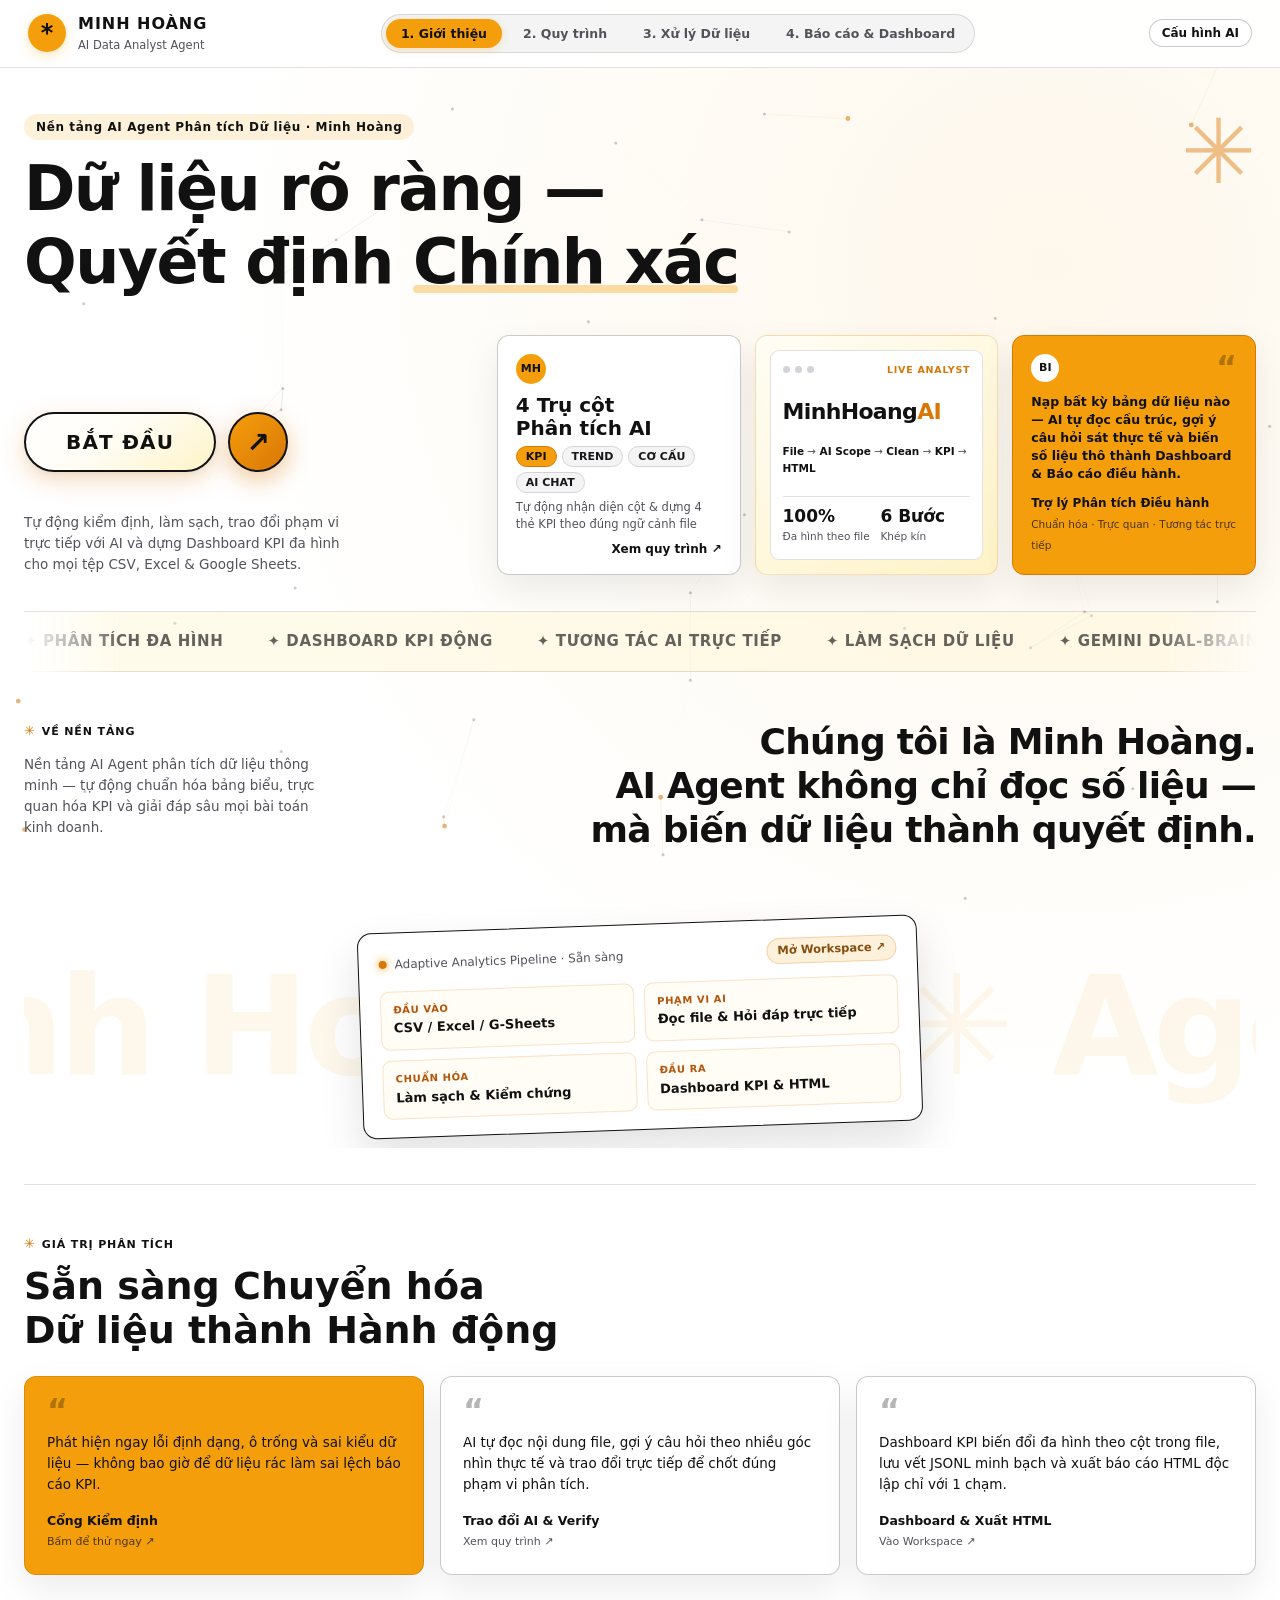
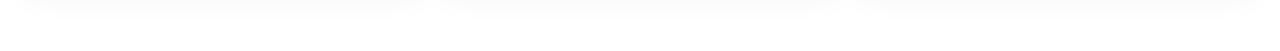
==== commit 7b31feb3: "Add files via upload" ====
--- a/index.html
+++ b/index.html
@@ -3,7 +3,7 @@
 <head>
   <meta charset="UTF-8" />
   <meta name="viewport" content="width=device-width, initial-scale=1.0" />
-  <title>Nam Việt AI Agent | Điều phối Khách hàng B2B</title>
+  <title>Minh Hoàng AI Agent | Phân tích Dữ liệu & Báo cáo KPI</title>
   <link rel="stylesheet" href="styles.css" />
 </head>
 <body>
@@ -15,8 +15,8 @@
     <div class="brand" id="brandHomeBtn" title="Về trang mở đầu">
       <div class="brand-mark">*</div>
       <div>
-        <h1>NAM VIỆT</h1>
-        <p class="subtitle">AI Sales Lead Agent</p>
+        <h1>MINH HOÀNG</h1>
+        <p class="subtitle">AI Data Analyst Agent</p>
       </div>
     </div>
 
@@ -73,10 +73,10 @@
       <section class="hero-editorial">
         <div class="hero-top-row">
           <div>
-            <span class="hero-kicker">Đối tác Phần mềm Quản lý SME · Nam Việt</span>
+            <span class="hero-kicker">Nền tảng AI Agent Phân tích Dữ liệu · Minh Hoàng</span>
             <h2 class="hero-display">
-              Hiệu quả của Bạn —<br />
-              Sứ mệnh của <span class="hero-brand-highlight">Chúng tôi</span>
+              Dữ liệu rõ ràng —<br />
+              Quyết định <span class="hero-brand-highlight">Chính xác</span>
             </h2>
           </div>
           <div id="heroAsterisk" class="hero-asterisk" aria-hidden="true">✳</div>
@@ -85,28 +85,28 @@
         <div class="hero-bottom-row">
           <div class="hero-left-col">
             <div class="cta-pill-group">
-              <button id="btnHeroStart" class="cta-pill-btn" type="button" title="Bắt đầu nhập dữ liệu và xử lý">
+              <button id="btnHeroStart" class="cta-pill-btn" type="button" title="Bắt đầu nạp file và phân tích dữ liệu">
                 <span class="cta-white">BẮT ĐẦU</span>
                 <span class="cta-yellow-circle">↗</span>
               </button>
             </div>
             <p class="hero-caption">
-              Tự động kiểm tra, làm sạch, lọc trùng ~700 hồ sơ/tuần và điều phối chính xác cho 8 Nhân viên Kinh doanh.
+              Tự động kiểm định, làm sạch, trao đổi phạm vi trực tiếp với AI và dựng Dashboard KPI đa hình cho mọi tệp CSV, Excel &amp; Google Sheets.
             </p>
           </div>
 
           <!-- 3 Showcase Cards matching reference image (White / Live Mockup / Yellow) -->
           <div class="hero-showcase-trio">
             <article class="showcase-card card-white interactive-card">
-              <div class="card-icon-badge">NV</div>
-              <h3>4 Giải pháp<br />Quản trị SME</h3>
+              <div class="card-icon-badge">MH</div>
+              <h3>4 Trụ cột<br />Phân tích AI</h3>
               <div class="prod-pills">
-                <button type="button" class="hero-prod-pill active" data-prod="NV-ERP">ERP</button>
-                <button type="button" class="hero-prod-pill" data-prod="NV-CRM">CRM</button>
-                <button type="button" class="hero-prod-pill" data-prod="NV-HRM">HRM</button>
-                <button type="button" class="hero-prod-pill" data-prod="NV-POS">POS</button>
-              </div>
-              <p id="heroProdDetail" class="card-mini-note">Quản trị tổng thể, kho & kế toán sản xuất</p>
+                <button type="button" class="hero-prod-pill active" data-prod="KPI">KPI</button>
+                <button type="button" class="hero-prod-pill" data-prod="TREND">TREND</button>
+                <button type="button" class="hero-prod-pill" data-prod="DONUT">CƠ CẤU</button>
+                <button type="button" class="hero-prod-pill" data-prod="CHAT">AI CHAT</button>
+              </div>
+              <p id="heroProdDetail" class="card-mini-note">Tự động nhận diện cột &amp; dựng 4 thẻ KPI theo đúng ngữ cảnh file</p>
               <button type="button" id="btnCardGoWorkflow" class="card-link-dark link-btn-clean">Xem quy trình ↗</button>
             </article>
 
@@ -114,30 +114,30 @@
               <div class="mockup-screen">
                 <div class="mockup-bar">
                   <span></span><span></span><span></span>
-                  <small>LIVE AGENT</small>
-                </div>
-                <div class="mockup-brand">NamViet<span>AI</span></div>
+                  <small>LIVE ANALYST</small>
+                </div>
+                <div class="mockup-brand">MinhHoang<span>AI</span></div>
                 <div class="mockup-flow-pills">
-                  <span>Sheet</span> → <span>Clean</span> → <span>Process</span> → <span>Verify</span> → <span>HTML</span>
+                  <span>File</span> → <span>AI Scope</span> → <span>Clean</span> → <span>KPI</span> → <span>HTML</span>
                 </div>
                 <div class="mockup-stats-row">
-                  <div><strong>700+</strong><small>Leads/tuần</small></div>
-                  <div><strong>8</strong><small>NVKD</small></div>
+                  <div><strong>100%</strong><small>Đa hình theo file</small></div>
+                  <div><strong>6 Bước</strong><small>Khép kín</small></div>
                 </div>
               </div>
             </article>
 
             <article class="showcase-card card-yellow interactive-card">
               <div class="quote-row">
-                <span class="avatar-dot">TP</span>
+                <span class="avatar-dot">BI</span>
                 <span class="quote-mark">“</span>
               </div>
               <p class="yellow-quote">
-                Loại bỏ tình trạng hai nhân viên gọi trùng một khách, chặn hồ sơ sai sản phẩm và không bỏ sót cơ hội thiếu dữ liệu.
+                Nạp bất kỳ bảng dữ liệu nào — AI tự đọc cấu trúc, gợi ý câu hỏi sát thực tế và biến số liệu thô thành Dashboard &amp; Báo cáo điều hành.
               </p>
               <div class="quote-author">
-                <strong>Trưởng phòng Kinh doanh</strong>
-                <span>Kiểm soát VIP & Trùng mơ hồ</span>
+                <strong>Trợ lý Phân tích Điều hành</strong>
+                <span>Chuẩn hóa · Trực quan · Tương tác trực tiếp</span>
               </div>
             </article>
           </div>
@@ -145,21 +145,20 @@
       </section>
 
       <!-- CAPABILITY MARQUEE STRIP -->
-      <section class="ticker-strip" aria-label="Năng lực cốt lõi">
+      <section class="ticker-strip" aria-label="Năng lực phân tích cốt lõi">
         <div class="ticker-track">
-          <span>✦ NV-ERP</span>
-          <span>✦ NV-CRM</span>
-          <span>✦ NV-HRM</span>
-          <span>✦ NV-POS</span>
+          <span>✦ PHÂN TÍCH ĐA HÌNH</span>
+          <span>✦ DASHBOARD KPI ĐỘNG</span>
+          <span>✦ TƯƠNG TÁC AI TRỰC TIẾP</span>
+          <span>✦ LÀM SẠCH DỮ LIỆU</span>
           <span>✦ GEMINI DUAL-BRAIN</span>
-          <span>✦ LỌC TRÙNG ALIAS</span>
-          <span>✦ CHẶN OPT-OUT</span>
-          <span>✦ 8 NVKD THEO VÙNG</span>
+          <span>✦ BIỂU ĐỒ XU HƯỚNG</span>
+          <span>✦ PHÂN RÃ CƠ CẤU</span>
           <span>✦ XUẤT BÁO CÁO HTML</span>
-          <span>✦ NV-ERP</span>
-          <span>✦ NV-CRM</span>
-          <span>✦ NV-HRM</span>
-          <span>✦ NV-POS</span>
+          <span>✦ PHÂN TÍCH ĐA HÌNH</span>
+          <span>✦ DASHBOARD KPI ĐỘNG</span>
+          <span>✦ TƯƠNG TÁC AI TRỰC TIẾP</span>
+          <span>✦ LÀM SẠCH DỮ LIỆU</span>
           <span>✦ GEMINI DUAL-BRAIN</span>
         </div>
       </section>
@@ -168,42 +167,42 @@
       <section class="about-editorial">
         <div class="about-top-grid">
           <div>
-            <span class="section-tag"><span class="star-yellow">✳</span> VỀ DOANH NGHIỆP</span>
+            <span class="section-tag"><span class="star-yellow">✳</span> VỀ NỀN TẢNG</span>
             <p class="about-sub">
-              Cung cấp phần mềm quản trị cho doanh nghiệp vừa và nhỏ tại Việt Nam từ 3 kênh: Hội thảo, Website và Campaign.
+              Nền tảng AI Agent phân tích dữ liệu thông minh — tự động chuẩn hóa bảng biểu, trực quan hóa KPI và giải đáp sâu mọi bài toán kinh doanh.
             </p>
           </div>
           <h3 class="about-statement">
-            Chúng tôi là Nam Việt.<br />
-            AI Agent không chỉ lọc dữ liệu —<br />
-            mà bảo vệ mọi cơ hội bán hàng.
+            Chúng tôi là Minh Hoàng.<br />
+            AI Agent không chỉ đọc số liệu —<br />
+            mà biến dữ liệu thành quyết định.
           </h3>
         </div>
 
         <div class="watermark-stage">
-          <div class="giant-watermark" aria-hidden="true">Nam Việt AI ✳ Agent</div>
+          <div class="giant-watermark" aria-hidden="true">Minh Hoàng AI ✳ Agent</div>
           <div class="tilted-preview interactive-card" id="tiltedEnterWorkspace" title="Bấm để vào trang Nhập dữ liệu">
             <div class="tilted-header">
               <span class="live-dot"></span>
-              <span>Dual-Brain Pipeline · Sẵn sàng</span>
+              <span>Adaptive Analytics Pipeline · Sẵn sàng</span>
               <span class="pill pill-yellow">Mở Workspace ↗</span>
             </div>
             <div class="tilted-grid">
               <div class="t-box">
                 <small>ĐẦU VÀO</small>
-                <strong>Excel / Google Sheets</strong>
+                <strong>CSV / Excel / G-Sheets</strong>
               </div>
               <div class="t-box">
-                <small>KIỂM TRA</small>
-                <strong>Cấu trúc & Kiểu dữ liệu</strong>
+                <small>PHẠM VI AI</small>
+                <strong>Đọc file &amp; Hỏi đáp trực tiếp</strong>
               </div>
               <div class="t-box">
-                <small>XỬ LÝ</small>
-                <strong>5 Skills + Verify Loop</strong>
+                <small>CHUẨN HÓA</small>
+                <strong>Làm sạch &amp; Kiểm chứng</strong>
               </div>
               <div class="t-box">
                 <small>ĐẦU RA</small>
-                <strong>Dashboard & File HTML</strong>
+                <strong>Dashboard KPI &amp; HTML</strong>
               </div>
             </div>
           </div>
@@ -212,23 +211,23 @@
 
       <!-- BOTTOM 3 TESTIMONIAL / VALUE CARDS (1 YELLOW + 2 CHARCOAL) -->
       <section class="bottom-trio-section">
-        <span class="section-tag"><span class="star-yellow">✳</span> GIÁ TRỊ VẬN HÀNH</span>
-        <h3 class="trio-heading">Sẵn sàng Chuyển sang<br />Xử lý Dữ liệu Thực tế</h3>
+        <span class="section-tag"><span class="star-yellow">✳</span> GIÁ TRỊ PHÂN TÍCH</span>
+        <h3 class="trio-heading">Sẵn sàng Chuyển hóa<br />Dữ liệu thành Hành động</h3>
         <div class="trio-grid">
           <article class="trio-card card-yellow interactive-card" data-nav-target="workspace" style="cursor:pointer;">
             <span class="quote-mark">“</span>
-            <p>Sai định dạng là chặn ngay ở cổng đầu vào — không bao giờ để dữ liệu rác lọt vào AI Agent.</p>
+            <p>Phát hiện ngay lỗi định dạng, ô trống và sai kiểu dữ liệu — không bao giờ để dữ liệu rác làm sai lệch báo cáo KPI.</p>
             <footer><strong>Cổng Kiểm định</strong><span>Bấm để thử ngay ↗</span></footer>
           </article>
           <article class="trio-card card-charcoal interactive-card" data-nav-target="workflow" style="cursor:pointer;">
             <span class="quote-mark">“</span>
-            <p>Làm sạch nhiều lượt, Verify đa tiêu chí và vòng lặp Feedback giúp kết quả phân công luôn minh bạch.</p>
-            <footer><strong>Verify & Feedback</strong><span>Xem quy trình ↗</span></footer>
+            <p>AI tự đọc nội dung file, gợi ý câu hỏi theo nhiều góc nhìn thực tế và trao đổi trực tiếp để chốt đúng phạm vi phân tích.</p>
+            <footer><strong>Trao đổi AI &amp; Verify</strong><span>Xem quy trình ↗</span></footer>
           </article>
           <article class="trio-card card-charcoal interactive-card" data-nav-target="workspace" style="cursor:pointer;">
             <span class="quote-mark">“</span>
-            <p>Mỗi lần chạy đều lưu vết JSONL truy vết công cụ và cho phép chốt xuất file báo cáo HTML độc lập.</p>
-            <footer><strong>Báo cáo & Audit</strong><span>Vào Workspace ↗</span></footer>
+            <p>Dashboard KPI biến đổi đa hình theo cột trong file, lưu vết JSONL minh bạch và xuất báo cáo HTML độc lập chỉ với 1 chạm.</p>
+            <footer><strong>Dashboard &amp; Xuất HTML</strong><span>Vào Workspace ↗</span></footer>
           </article>
         </div>
       </section>
@@ -243,15 +242,15 @@
       <section id="introWorkflowSection" class="workflow-editorial" style="padding-top:10px;">
         <div class="wf-head-row">
           <div>
-            <span class="section-tag"><span class="star-yellow">✳</span> TRANG 2 · QUY TRÌNH LÀM VIỆC CỦA AGENT</span>
+            <span class="section-tag"><span class="star-yellow">✳</span> TRANG 2 · QUY TRÌNH PHÂN TÍCH CỦA AI AGENT</span>
             <h2 class="hero-display" style="font-size:clamp(28px,3.6vw,44px);margin-top:8px;">
-              6 Bước Kiểm soát Khép kín
+              6 Bước Phân tích Khép kín
             </h2>
           </div>
           <div class="btn-group">
             <button id="btnWorkflowBackLanding" class="btn btn-outline" type="button">← Về Giới thiệu</button>
             <button id="btnBottomStart" class="cta-pill-btn" type="button">
-              <span class="cta-white">SANG TRANG NHẬP DỮ LIỆU</span>
+              <span class="cta-white">SANG TRANG XỬ LÝ DỮ LIỆU</span>
               <span class="cta-yellow-circle">↗</span>
             </button>
           </div>
@@ -259,7 +258,7 @@
 
         <div class="wf-split-grid">
           <div class="wf-left-preview">
-            <p class="hint">Di chuột hoặc bấm từng bước [1]–[6] để xem chi tiết; bấm mũi tên để vào thẳng bước nhập dữ liệu.</p>
+            <p class="hint">Di chuột hoặc bấm từng bước [1]–[6] để xem chi tiết; bấm mũi tên để vào thẳng bước nạp file phân tích.</p>
             <div id="wfPreviewScreen" class="wf-preview-screen interactive-card"></div>
           </div>
 
@@ -267,8 +266,8 @@
             <div class="wf-list-item active" data-step="1">
               <span class="wf-idx">[1]</span>
               <div class="wf-item-body">
-                <strong>Nhận File Excel / Google Sheets</strong>
-                <small>Hỗ trợ CSV, XLSX nhiều sheet và link Google Sheets công khai.</small>
+                <strong>Nhận File CSV / Excel / Google Sheets</strong>
+                <small>Nạp trực tiếp dữ liệu bán lẻ, hợp đồng, marketing, tài chính hoặc bảng tùy ý.</small>
               </div>
               <span class="wf-item-arrow">↗</span>
             </div>
@@ -276,8 +275,8 @@
             <div class="wf-list-item" data-step="2">
               <span class="wf-idx">[2]</span>
               <div class="wf-item-body">
-                <strong>Kiểm tra Định dạng (Đầu vào hợp lệ?)</strong>
-                <small>Không hợp lệ → Báo lỗi từng dòng/cột để sửa hoặc gửi lại file.</small>
+                <strong>Kiểm tra Cấu trúc &amp; Định dạng Dữ liệu</strong>
+                <small>Tự động quét kiểu cột, phát hiện ô lỗi/thiếu và hỗ trợ sửa trực tiếp tại bảng.</small>
               </div>
               <span class="wf-item-arrow">↗</span>
             </div>
@@ -285,8 +284,8 @@
             <div class="wf-list-item" data-step="3">
               <span class="wf-idx">[3]</span>
               <div class="wf-item-body">
-                <strong>Làm sạch Dữ liệu (Đã sạch & ổn?)</strong>
-                <small>Chuẩn hóa SĐT, email, ngày, khu vực; cho phép làm sạch lại.</small>
+                <strong>Trao đổi Phạm vi với AI &amp; Làm sạch</strong>
+                <small>AI đọc file, gợi ý câu hỏi sát dữ liệu, chat trực tiếp để chốt KPI &amp; chuẩn hóa sạch bảng.</small>
               </div>
               <span class="wf-item-arrow">↗</span>
             </div>
@@ -294,8 +293,8 @@
             <div class="wf-list-item" data-step="4">
               <span class="wf-idx">[4]</span>
               <div class="wf-item-body">
-                <strong>Process (AI Agent 5 Skills + Gemini)</strong>
-                <small>Lọc trùng viết tắt, lịch sử chặn, chấm ưu tiên và gán 8 NVKD.</small>
+                <strong>Process (AI Agent Phân tích Đa hình)</strong>
+                <small>Nhận diện lĩnh vực, tính toán KPI trung thực, lọc theo yêu cầu và tổng hợp nhận định Gemini.</small>
               </div>
               <span class="wf-item-arrow">↗</span>
             </div>
@@ -303,8 +302,8 @@
             <div class="wf-list-item" data-step="5">
               <span class="wf-idx">[5]</span>
               <div class="wf-item-body">
-                <strong>Verify & Feedback cho Process</strong>
-                <small>Kiểm chứng 5 tiêu chí; chưa đạt sẽ gửi Feedback để chạy lại.</small>
+                <strong>Verify &amp; Phản hồi Tinh chỉnh</strong>
+                <small>Kiểm chứng tính nhất quán, không bịa số liệu; cho phép gửi góp ý để AI phân tích lại.</small>
               </div>
               <span class="wf-item-arrow">↗</span>
             </div>
@@ -312,8 +311,8 @@
             <div class="wf-list-item" data-step="6">
               <span class="wf-idx">[6]</span>
               <div class="wf-item-body">
-                <strong>Dashboard, Chốt Kết quả & Xuất HTML</strong>
-                <small>Duyệt ca Trưởng phòng, chốt kết quả và tải báo cáo HTML.</small>
+                <strong>Dashboard KPI, Báo cáo &amp; Xuất HTML</strong>
+                <small>Biểu đồ tự thích ứng, giải đáp trực tiếp câu hỏi đã trao đổi và tải báo cáo HTML 1-Click.</small>
               </div>
               <span class="wf-item-arrow">↗</span>
             </div>
@@ -395,12 +394,12 @@
             </div>
           </div>
           <div class="btn-group">
-            <button id="btnToggleInputPanel" class="btn btn-outline btn-sm hidden" type="button">Đổi file / Mở lại</button>
-            <button id="btnLoadValidSample" class="btn btn-secondary btn-sm" type="button">Mẫu Chuẩn</button>
-            <button id="btnLoadRetailSample" class="btn btn-warning btn-sm" type="button">Bán lẻ & Doanh thu</button>
-            <button id="btnLoadInvalidSample" class="btn btn-outline btn-sm" type="button">Mẫu Sai Định dạng</button>
-            <button id="btnGen700" class="btn btn-outline btn-sm" type="button">Test 700 Leads</button>
-            <button id="btnDownloadTemplate" class="btn btn-outline btn-sm" type="button">Tải File Mẫu</button>
+            <button id="btnToggleInputPanel" class="btn btn-change-file-hero hidden" type="button">📂 Đổi file dữ liệu</button>
+            <button id="btnLoadValidSample" class="btn btn-secondary btn-sm hidden" type="button">Mẫu Dữ liệu Chuẩn</button>
+            <button id="btnLoadRetailSample" class="btn btn-warning btn-sm hidden" type="button">Mẫu Bán lẻ &amp; Doanh thu</button>
+            <button id="btnLoadInvalidSample" class="btn btn-outline btn-sm hidden" type="button">Mẫu Lỗi Định dạng</button>
+            <button id="btnGen700" class="btn btn-outline btn-sm hidden" type="button">Test 700 dòng</button>
+            <button id="btnDownloadTemplate" class="btn btn-outline btn-sm hidden" type="button">Tải File Mẫu</button>
           </div>
         </div>
 
@@ -470,7 +469,7 @@
                 <thead>
                   <tr>
                     <th>Dòng</th>
-                    <th>Mã Lead</th>
+                    <th>Mã bản ghi</th>
                     <th>Cột</th>
                     <th>Giá trị lỗi</th>
                     <th>Lý do</th>
@@ -510,6 +509,128 @@
         </div>
       </section>
 
+      <!-- BƯỚC TIỀN LÀM SẠCH: KIỂM TRA NGUỒN DỮ LIỆU & BỐI CẢNH DOANH NGHIỆP (THEO ẢNH MẪU BƯỚC 1/4) -->
+      <section id="businessContextSection" class="panel hidden">
+        <div class="context-hero-header">
+          <div class="context-step-pill">
+            <span class="pill-link-icon">🔗</span> BƯỚC 1 / 4
+          </div>
+          <h2 class="context-main-title">Kiểm tra nguồn dữ liệu</h2>
+          <p class="context-sub-desc">Kiểm tra bối cảnh, từng bảng và cách đọc tiêu đề trước khi làm sạch.</p>
+        </div>
+
+        <!-- THẺ 1: BỐI CẢNH DOANH NGHIỆP -->
+        <div class="context-card mt-2">
+          <div class="context-card-head">
+            <div class="context-icon-wrap green-icon">
+              <svg width="20" height="20" viewBox="0 0 24 24" fill="none" stroke="currentColor" stroke-width="2">
+                <path d="M14 2H6a2 2 0 0 0-2 2v16a2 2 0 0 0 2 2h12a2 2 0 0 0 2-2V8z"></path>
+                <polyline points="14 2 14 8 20 8"></polyline>
+                <line x1="16" y1="13" x2="8" y2="13"></line>
+                <line x1="16" y1="17" x2="8" y2="17"></line>
+                <polyline points="10 9 9 9 8 9"></polyline>
+              </svg>
+            </div>
+            <div>
+              <h3 class="context-card-title">Bối cảnh doanh nghiệp</h3>
+              <p class="context-card-sub">Câu hỏi của bạn định hướng việc chọn chỉ số và đọc kết quả.</p>
+            </div>
+          </div>
+
+          <div class="context-form-group mt-2">
+            <label class="context-label" for="ctxBusinessType">Loại hình doanh nghiệp <span class="req">*</span></label>
+            <input type="text" id="ctxBusinessType" class="context-input" value="Bán lẻ đa kênh" placeholder="Ví dụ: Bán lẻ đa kênh, Phân phối B2B, Dịch vụ SME..." />
+          </div>
+
+          <div class="context-form-group mt-2">
+            <label class="context-label" for="ctxExtraInfo">Thông tin bổ sung <span class="opt">· không bắt buộc</span></label>
+            <textarea id="ctxExtraInfo" class="context-textarea" rows="2" placeholder="Ví dụ: Hai chi nhánh, đang đánh giá hiệu quả quý I"></textarea>
+          </div>
+
+          <div class="context-form-group mt-2">
+            <label class="context-label" for="ctxAnalysisQuestions">Vấn đề cần phân tích <span class="req">*</span></label>
+            <textarea id="ctxAnalysisQuestions" class="context-textarea" rows="3">Doanh thu theo kênh nào cao nhất?
+Chi phí theo chiến dịch nào cao nhất?</textarea>
+            <small class="context-hint">Nhập tối đa 8 câu hỏi, mỗi câu một dòng.</small>
+          </div>
+        </div>
+
+        <!-- THẺ 2: TRAO ĐỔI YÊU CẦU VỚI AI -->
+        <div class="context-card mt-2" id="aiExchangeCard">
+          <div class="context-card-head flex-between">
+            <div>
+              <div style="display:flex;align-items:center;gap:8px;flex-wrap:wrap;">
+                <h3 class="context-card-title">Trao đổi yêu cầu với AI</h3>
+                <span id="aiScopeStatusLine" class="pill pill-green" style="font-size:11px;">● AI đang sẵn sàng đọc dữ liệu file</span>
+              </div>
+              <p class="context-card-sub">AI đọc trực tiếp nội dung file của bạn để gợi ý câu hỏi sát thực tế — câu trả lời sẽ điều khiển trực tiếp Dashboard &amp; Báo cáo phía sau.</p>
+            </div>
+            <button type="button" id="btnReviewScope" class="btn btn-outline btn-sm" title="AI quét lại dữ liệu trong file và tạo bộ câu hỏi ở góc nhìn mới">
+              <span class="star-sparkle">✦</span> Gợi ý câu hỏi mới từ file
+            </button>
+          </div>
+
+          <!-- PHẦN 1: TÔI HIỂU YÊU CẦU CỦA BẠN -->
+          <div class="ai-speech-block mt-2">
+            <h4 class="ai-block-heading">Tôi hiểu yêu cầu &amp; dữ liệu của bạn</h4>
+            <p id="aiUnderstandingText" class="ai-block-desc">
+              AI đang đọc cấu trúc dữ liệu từ file bạn vừa tải lên để nhận diện bối cảnh kinh doanh và chỉ số trọng tâm...
+            </p>
+            <div id="aiActiveDirectivesPreview" class="ai-directives-preview mt-1"></div>
+          </div>
+
+          <!-- PHẦN 2: GÓC NHÌN ĐỀ XUẤT BỔ SUNG (ĐỘNG THEO FILE) -->
+          <div class="ai-speech-block mt-2">
+            <div class="flex-between" style="align-items:center;gap:8px;">
+              <h4 class="ai-block-heading" style="margin:0;">Góc nhìn đề xuất bổ sung từ dữ liệu file</h4>
+              <small class="hint" style="margin:0;">Bấm vào gợi ý để thêm ngay vào "Vấn đề cần phân tích"</small>
+            </div>
+            <ul id="aiSuggestedAnglesList" class="ai-bullet-list mt-1">
+              <li>Đang phân tích cấu trúc cột và chỉ số thực tế trong file...</li>
+            </ul>
+          </div>
+
+          <!-- PHẦN 3: CÂU HỎI CẦN LÀM RÕ (ĐỘNG 100% TỪ NỘI DUNG FILE) -->
+          <div class="ai-speech-block mt-2">
+            <div class="flex-between" style="align-items:center;gap:8px;flex-wrap:wrap;">
+              <h4 class="ai-block-heading" style="margin:0;">Câu hỏi làm rõ từ dữ liệu trong file</h4>
+              <span id="aiScopeAngleBadge" class="pill pill-gray" style="font-size:11px;">Góc nhìn #1 · Dữ liệu thực tế</span>
+            </div>
+            <div id="aiClarifyQuestionsContainer" class="mt-1">
+              <div class="ai-loading-placeholder">AI đang phân tích các cột, khoảng thời gian và phân nhóm trong file để tạo câu hỏi riêng...</div>
+            </div>
+            <small class="context-hint mt-1">Chọn nhanh gợi ý hoặc nhập câu trả lời của bạn — Dashboard KPI &amp; Báo cáo sẽ tự động lọc, chọn chỉ số ưu tiên và giải đáp đúng theo nội dung này.</small>
+          </div>
+
+          <!-- PHẦN 4: TƯƠNG TÁC TRỰC TIẾP NGƯỜI <-> AI AGENT -->
+          <div class="ai-speech-block ai-chat-block mt-2" id="aiInteractiveChatBlock">
+            <div class="flex-between" style="align-items:center;gap:8px;flex-wrap:wrap;">
+              <div>
+                <h4 class="ai-block-heading" style="margin:0;">💬 Trao đổi trực tiếp với AI Agent</h4>
+                <small class="hint" style="margin:0;">Hỏi nhanh số liệu thực tế trong file hoặc ra lệnh chỉnh phạm vi (VD: "Chỉ xem nhóm...", "Ưu tiên chỉ số...", "Mục tiêu 150 triệu")</small>
+              </div>
+              <span id="aiChatModeBadge" class="pill pill-green" style="font-size:11px;">Trực tuyến · Đọc trực tiếp file</span>
+            </div>
+
+            <div id="aiScopeChatMessages" class="ai-chat-messages mt-1"></div>
+            <div id="aiChatQuickPrompts" class="ai-quick-chips mt-1"></div>
+
+            <div class="ai-chat-input-row mt-1">
+              <input type="text" id="aiScopeChatInput" class="context-input" placeholder="Nhập câu hỏi hoặc yêu cầu cho AI về file hiện tại..." />
+              <button type="button" id="btnSendScopeChat" class="btn btn-neon btn-sm" style="white-space:nowrap;">Gửi AI ↵</button>
+            </div>
+          </div>
+        </div>
+
+        <!-- NÚT HÀNH ĐỘNG CUỐI BƯỚC -->
+        <div class="context-action-footer mt-2">
+          <button id="btnSkipContextDirectClean" class="btn btn-outline" type="button">Bỏ qua → Vào làm sạch ngay</button>
+          <button id="btnConfirmContextProceedClean" class="btn btn-neon" type="button">
+            Xác nhận Bối cảnh & Bắt đầu làm sạch dữ liệu →
+          </button>
+        </div>
+      </section>
+
       <!-- BƯỚC 3: LÀM SẠCH DỮ LIỆU (DỮ LIỆU ĐÃ SẠCH VÀ ỔN?) -->
       <section id="cleaningSection" class="panel hidden">
         <div class="panel-header">
@@ -518,6 +639,7 @@
             <small class="hint">Cấu hình quy tắc làm sạch tự động trước khi chuyển sang bước Process.</small>
           </div>
           <div class="btn-group">
+            <button id="btnReopenContext" class="btn btn-outline btn-sm" type="button">✎ Bối cảnh doanh nghiệp</button>
             <button id="btnCleanRetry" class="btn btn-outline btn-sm" type="button">Làm sạch lại ↻</button>
             <button id="btnCleanDeep" class="btn btn-secondary btn-sm" type="button">Làm sạch sâu (Điền thiếu)</button>
             <button id="btnProceedProcess" class="btn btn-neon" type="button" disabled>Đã sạch & ổn → Chạy Process ▶</button>
@@ -628,15 +750,15 @@
 
         <div id="verifyFeedbackBox" class="subpanel mt-2">
           <div class="flex-between">
-            <h3>Chưa đạt? Gửi Feedback cho Process thực hiện lại</h3>
+            <h3>Chưa đạt? Gửi Feedback để AI Agent phân tích lại</h3>
             <div class="btn-group">
-              <button type="button" class="btn btn-outline btn-sm fb-chip" data-fb="Siết chặt ngưỡng nhận diện trùng tên công ty">Siết lọc trùng</button>
-              <button type="button" class="btn btn-outline btn-sm fb-chip" data-fb="Ưu tiên cân bằng tải đều cho 8 NVKD và rà kỹ ca VIP">Cân bằng tải & VIP</button>
-              <button type="button" class="btn btn-outline btn-sm fb-chip" data-fb="Viết câu hỏi bổ sung ngắn gọn, thực tế hơn cho khách thiếu dữ liệu">Tối ưu câu hỏi</button>
+              <button type="button" class="btn btn-outline btn-sm fb-chip" data-fb="Đào sâu nguyên nhân biến động tăng giảm qua các kỳ tháng">Đào sâu xu hướng</button>
+              <button type="button" class="btn btn-outline btn-sm fb-chip" data-fb="Làm rõ các nhóm sụt giảm mạnh và cảnh báo rủi ro tập trung">Phân tích rủi ro</button>
+              <button type="button" class="btn btn-outline btn-sm fb-chip" data-fb="Tinh gọn báo cáo, tập trung vào 3 khuyến nghị hành động ưu tiên cho lãnh đạo">Tinh gọn khuyến nghị</button>
             </div>
           </div>
           <div class="gsheet-row mt-1">
-            <input type="text" id="verifyFeedbackInput" placeholder="Nhập góp ý điều chỉnh cho Process (VD: siết lọc trùng, nhấn mạnh giải pháp ERP...)" />
+            <input type="text" id="verifyFeedbackInput" placeholder="Nhập góp ý tinh chỉnh phân tích (VD: đào sâu nhóm giảm mạnh, so sánh kỳ cao điểm...)" />
             <button id="btnSendFeedback" class="btn btn-warning" type="button">Feedback cho Process ↻</button>
           </div>
           <div id="feedbackHistoryText" class="hint mt-1"></div>
@@ -657,13 +779,13 @@
             <span id="runMetaText" class="hint" style="margin:0;"></span>
           </div>
           <h1 class="hero-title">1-Click Export HTML</h1>
-          <h3 class="hero-subtitle">Dashboard & Xuất HTML</h3>
-          <p class="hero-desc">Rà soát kết quả, duyệt ca Trưởng phòng, chốt kết quả và xuất file báo cáo HTML hoàn chỉnh.</p>
+          <h3 class="hero-subtitle">Dashboard KPI &amp; Báo cáo Phân tích</h3>
+          <p class="hero-desc">Rà soát chỉ số KPI, biểu đồ phân tích, lời giải đáp AI, chốt kết quả và xuất file báo cáo HTML hoàn chỉnh.</p>
           <div class="hero-footer-status"><span class="dot-gold">●</span> Hoàn tất + Log JSONL</div>
         </div>
         <div class="btn-group">
           <button id="btnBackToWorkspace" class="btn btn-outline btn-sm" type="button">← Quay lại Xử lý Dữ liệu</button>
-          <button id="btnFinalizeAndExportHTML" class="btn btn-neon" type="button">Chốt kết quả & Xuất file HTML ✓</button>
+          <button id="btnFinalizeAndExportHTML" class="btn btn-neon" type="button">Chốt kết quả &amp; Xuất file HTML ✓</button>
         </div>
       </div>
 
@@ -671,8 +793,8 @@
       <section id="resultsSection" class="panel dashboard-full-panel">
         <div id="finalizeBar" class="finalize-bar">
           <div>
-            <strong>Trạng thái Rà soát & Phê duyệt</strong>
-            <small class="hint" style="display:block;">Kiểm tra các chỉ số, biểu đồ và danh sách phân công trước khi chốt kết quả.</small>
+            <strong>Trạng thái Rà soát &amp; Chốt Báo cáo</strong>
+            <small class="hint" style="display:block;">Kiểm tra các chỉ số KPI, biểu đồ và nhận định AI trước khi chốt xuất báo cáo.</small>
           </div>
           <div class="btn-group">
             <span id="finalizeStatusPill" class="pill pill-amber">Chưa chốt kết quả</span>
@@ -687,17 +809,17 @@
 
         <div class="panel-header mt-1">
           <div class="tabs" style="margin-bottom:0;border-bottom:none;padding-bottom:0;">
-            <button class="tab-btn active" data-tab="tabOverview">Tổng quan</button>
-            <button class="tab-btn" data-tab="tabCustomers">Khách hàng</button>
-            <button class="tab-btn" data-tab="tabActionQueues">Duyệt & Công việc <span id="badgeManagerCount" class="pill pill-amber">0</span></button>
+            <button class="tab-btn active" data-tab="tabOverview">Tổng quan &amp; Báo cáo</button>
+            <button class="tab-btn hidden" data-tab="tabCustomers">Khách hàng</button>
+            <button class="tab-btn hidden" data-tab="tabActionQueues">Duyệt &amp; Công việc <span id="badgeManagerCount" class="pill pill-amber">0</span></button>
             <button class="tab-btn" data-tab="tabTrace">Log Truy vết</button>
             <button class="tab-btn" data-tab="tabSelfTest">Tự Kiểm thử</button>
             <button class="tab-btn" data-tab="tabConfig">Cấu hình</button>
           </div>
           <div class="btn-group">
-            <button id="btnExportCustomersCSV" class="btn btn-outline btn-sm" type="button">CSV Khách</button>
-            <button id="btnExportTasksCSV" class="btn btn-outline btn-sm" type="button">CSV Việc</button>
-            <button id="btnExportAuditJSONL" class="btn btn-outline btn-sm" type="button">Log JSONL</button>
+            <button id="btnExportCustomersCSV" class="btn btn-outline btn-sm hidden" type="button">CSV Khách</button>
+            <button id="btnExportTasksCSV" class="btn btn-outline btn-sm hidden" type="button">CSV Việc</button>
+            <button id="btnExportAuditJSONL" class="btn btn-outline btn-sm" type="button">Xuất Log JSONL</button>
           </div>
         </div>
 
@@ -710,7 +832,7 @@
               <div>
                 <div style="display:flex;align-items:center;gap:10px;flex-wrap:wrap;">
                   <h2 class="dash-section-title" style="margin:0;">Dashboard KPI kinh doanh</h2>
-                  <span id="dashAgentScanBadge" class="pill pill-green" style="font-size:11px;"><span class="pulse-beacon"></span> Agent đã rà soát động từ file</span>
+                  <span id="dashAgentScanBadge" class="pill pill-yellow" style="font-size:11px;"><span class="pulse-beacon"></span> Agent đã rà soát từ file</span>
                 </div>
                 <div id="dashSubtitleLine" class="hint">Đang phân tích dữ liệu từ file...</div>
               </div>
@@ -719,6 +841,8 @@
                   <label for="dashDatasetFilter">Bộ dữ liệu</label>
                   <select id="dashDatasetFilter" class="dash-select">
                     <option value="auto" selected>📂 Dữ liệu file hiện tại</option>
+                    <option value="contracts">Hợp đồng dịch vụ (27_dich_vu_thang_va_nam.csv)</option>
+                    <option value="vertical_rev">Doanh thu dạng bảng dọc (11_doanh_thu_bang_doc.csv)</option>
                     <option value="retail">Bán lẻ mẫu (sample_retail_kpi.csv)</option>
                     <option value="crm">CRM Khách hàng (sample_normal_and_edge_cases.csv)</option>
                     <option value="marketing">Marketing mẫu (sample_marketing.csv)</option>
@@ -730,11 +854,19 @@
                     <option value="auto" selected>Tự động theo kỳ dữ liệu</option>
                   </select>
                 </div>
-              </div>
-            </div>
-
-            <!-- 4 Top Comparative KPI Cards -->
-            <div class="dash-kpi-comparative-grid mt-2">
+                <div class="dash-filter-item" style="align-self: flex-end;">
+                  <button id="btnRunDashboardAgent" class="btn btn-neon btn-sm" type="button" style="white-space:nowrap;display:flex;align-items:center;gap:6px;" title="Kích hoạt Agent rà soát lại file và lập phân tích chuyên sâu">
+                    <span class="star-yellow">✳</span> Chạy Agent Phân tích ▶
+                  </button>
+                </div>
+              </div>
+            </div>
+
+            <!-- Thanh trạng thái phạm vi & yêu cầu từ bước Trao đổi với AI -->
+            <div id="dashScopeDirectivesBar" class="dash-directives-bar hidden mt-2"></div>
+
+            <!-- 4 Top Comparative KPI Cards (Polymorphic & Adaptive) -->
+            <div class="dash-kpi-comparative-grid mt-2" id="dashKpiContainer">
               <div class="dash-kpi-card" id="dashKpiOrders">
                 <div class="dash-kpi-head">Số đơn hàng</div>
                 <div class="dash-kpi-num" id="dashValOrders">312</div>
@@ -760,51 +892,72 @@
                 <div class="dash-kpi-delta positive" id="dashDeltaCost">+39,3% so với Tháng 03/2026</div>
               </div>
             </div>
-            <div class="dash-compare-caption mt-1">So sánh dựa trên các dòng có ngày trong mỗi tháng. Hãy kiểm tra độ đầy đủ của tháng gần nhất.</div>
-
-            <!-- 4 Visual Cards (2x2 Grid) -->
+            <div class="dash-compare-caption mt-1" id="dashCompareCaption">Tự động đối chiếu theo các chiều dữ liệu và kỳ thực tế trong file.</div>
+
+            <!-- KHỐI GIẢI ĐÁP TRỰC TIẾP CÁC CÂU HỎI & PHẠM VI NGƯỜI DÙNG ĐÃ TRAO ĐỔI VỚI AI -->
+            <div id="dashUserQuestionsCard" class="subpanel dash-qa-answers-card mt-2 hidden">
+              <div class="flex-between" style="align-items:center;gap:10px;flex-wrap:wrap;">
+                <div>
+                  <h3 style="margin:0;font-size:15px;display:flex;align-items:center;gap:6px;">
+                    <span class="star-sparkle">✦</span> Giải đáp trực tiếp theo câu hỏi &amp; phạm vi bạn đã trao đổi với AI
+                  </h3>
+                  <small id="dashUserQuestionsSub" class="hint" style="margin:0;">Số liệu dưới đây được tính toán &amp; lọc theo đúng yêu cầu bạn đã đặt ra.</small>
+                </div>
+                <div class="btn-group">
+                  <span id="dashUserQuestionsBadge" class="pill pill-yellow">0 câu hỏi</span>
+                  <button type="button" id="btnDashReopenScope" class="btn btn-outline btn-sm">✎ Chỉnh phạm vi AI</button>
+                </div>
+              </div>
+              <div id="dashUserQuestionsList" class="dash-qa-grid mt-1"></div>
+              <div class="dash-quick-ask-row mt-2">
+                <input type="text" id="dashQuickAskInput" class="context-input" placeholder="Hỏi thêm hoặc ra lệnh trực tiếp cho Dashboard (VD: 'Chỉ xem nhóm Hàng năm', 'Ưu tiên Doanh thu tháng', 'Mục tiêu 150 triệu')..." />
+                <button type="button" id="btnDashQuickAsk" class="btn btn-neon btn-sm" style="white-space:nowrap;">Hỏi &amp; Cập nhật Dashboard ↵</button>
+              </div>
+            </div>
+
+            <!-- 4 Visual Cards (2x2 Grid - Polymorphic & Adaptive) -->
             <div class="dash-visuals-grid mt-2">
-              <!-- Card 1: Doanh thu theo tháng -->
+              <!-- Card 1: Xu hướng theo thời gian hoặc Top thực thể -->
               <div class="subpanel dash-visual-card">
                 <div class="dash-card-header">
-                  <h3>Doanh thu theo tháng</h3>
-                  <small class="hint">Doanh thu (VND) · Tối đa 12 tháng có dữ liệu để đối chiếu</small>
+                  <h3 id="dashTrendTitle">Doanh thu theo tháng</h3>
+                  <small id="dashTrendHint" class="hint">Doanh thu (VND) · Tối đa 12 tháng có dữ liệu để đối chiếu</small>
                 </div>
                 <div id="dashRevenueTrendSvg" class="dash-trend-box mt-1"></div>
                 <details class="dash-collapsible-detail mt-1">
-                  <summary class="dash-collapsible-summary">▶ Số liệu theo tháng</summary>
+                  <summary class="dash-collapsible-summary" id="dashMonthTableSummary">▶ Số liệu theo thời gian</summary>
                   <div id="dashMonthTableCollapsible" class="table-wrap mt-1"></div>
                 </details>
               </div>
 
-              <!-- Card 2: Cơ cấu chi phí -->
+              <!-- Card 2: Cơ cấu tỷ trọng (Donut Breakdown) -->
               <div class="subpanel dash-visual-card">
                 <div class="dash-card-header">
-                  <h3>Cơ cấu chi phí</h3>
-                  <small class="hint">Theo Kênh</small>
+                  <h3 id="dashDonutTitle">Cơ cấu chi phí</h3>
+                  <small id="dashDonutHint" class="hint">Theo Kênh</small>
                 </div>
                 <div id="dashCostDonutChart" class="dash-donut-legend-wrap mt-1"></div>
               </div>
 
-              <!-- Card 3: Đóng góp doanh thu -->
+              <!-- Card 3: Đóng góp theo nhóm (Ranking Bars) -->
               <div class="subpanel dash-visual-card">
                 <div class="dash-card-header">
-                  <h3>Đóng góp doanh thu</h3>
-                  <small class="hint">Theo Kênh</small>
+                  <h3 id="dashContribTitle">Đóng góp doanh thu</h3>
+                  <small id="dashContribHint" class="hint">Theo Kênh</small>
                 </div>
                 <div id="dashRevenueContribBars" class="dash-bars-wrap mt-1"></div>
-                <div class="dash-card-footer mt-1">3 nhóm theo giá trị giảm dần.</div>
-              </div>
-
-              <!-- Card 4: Nhóm làm thay đổi doanh thu -->
+                <div class="dash-card-footer mt-1" id="dashContribFooter">3 nhóm theo giá trị giảm dần.</div>
+              </div>
+
+              <!-- Card 4: Biến động & Đối chiếu chỉ số (Comparative Analysis) -->
               <div class="subpanel dash-visual-card">
                 <div class="dash-card-header">
-                  <h3>Nhóm làm thay đổi doanh thu</h3>
+                  <h3 id="dashVarianceTitle">Nhóm làm thay đổi doanh thu</h3>
                   <small id="dashVarianceSub" class="hint">Tháng 03/2026 → Tháng 04/2026 · Kênh</small>
                   <div id="dashVarianceNote" class="dash-variance-note">Từ 100.200.000 VND đến 139.600.000 VND · Thay đổi +39.400.000 VND</div>
                 </div>
                 <div id="dashVarianceBars" class="dash-bars-wrap mt-1"></div>
-                <div class="dash-card-footer mt-1">4 nhóm theo độ lớn thay đổi. Thanh tím biểu thị giá trị âm theo độ lớn tuyệt đối.</div>
+                <div class="dash-card-footer mt-1" id="dashVarianceFooter">4 nhóm theo độ lớn thay đổi. Thanh tím biểu thị giá trị âm theo độ lớn tuyệt đối.</div>
               </div>
             </div>
           </div>
@@ -813,17 +966,17 @@
           <div class="dash-thematic-section subpanel mt-2">
             <h2 class="dash-section-title">Phân tích chuyên đề</h2>
 
-            <!-- Topic 1: Doanh thu theo Kênh -->
+            <!-- Topic 1: Primary Metric theo Primary Dimension -->
             <div class="dash-topic-block mt-2">
-              <h3 class="dash-topic-title">Doanh thu (VND) theo Kênh</h3>
+              <h3 class="dash-topic-title" id="dashTopic1Title">Doanh thu (VND) theo Kênh</h3>
               <div class="dash-topic-grid mt-1">
                 <div class="subpanel dash-topic-card">
                   <div class="dash-topic-card-header">
-                    <strong>Tổng · Doanh thu (VND)</strong>
-                    <small class="hint">Bộ 1 — Bán lẻ mẫu · Kênh</small>
+                    <strong id="dashTopic1CardHeader">Tổng · Doanh thu (VND)</strong>
+                    <small class="hint" id="dashTopic1CardSub">Bộ 1 — Bán lẻ mẫu · Kênh</small>
                   </div>
                   <div id="dashTopicRevBars" class="dash-bars-wrap mt-1"></div>
-                  <div class="dash-card-footer mt-1">4 nhóm theo giá trị giảm dần.</div>
+                  <div class="dash-card-footer mt-1" id="dashTopic1Footer">4 nhóm theo giá trị giảm dần.</div>
                 </div>
                 <div class="subpanel dash-topic-insight-card">
                   <div class="dash-insight-badge">Nhận định</div>
@@ -834,9 +987,9 @@
               </div>
             </div>
 
-            <!-- Topic 2: Chi phí giá vốn (VND) và Chi phí -->
+            <!-- Topic 2: Secondary Dimension hoặc Secondary Metric -->
             <div class="dash-topic-block mt-2">
-              <h3 class="dash-topic-title">Chi phí giá vốn (VND) và Chi phí</h3>
+              <h3 class="dash-topic-title" id="dashTopic2Title">Chi phí giá vốn (VND) và Chi phí</h3>
               <div id="dashTopicCogsBanner" class="dash-cogs-banner mt-1">
                 <strong>Chi phí giá vốn (VND)</strong>
                 <p>Bộ 1 — Bán lẻ mẫu · Tổng "Chi phí giá vốn (VND)" là 222.518.000. Cột này có số liệu ở 20/20 dòng.</p>
@@ -844,11 +997,11 @@
               <div class="dash-topic-grid mt-1">
                 <div class="subpanel dash-topic-card">
                   <div class="dash-topic-card-header">
-                    <strong>Tổng · Chi phí</strong>
-                    <small class="hint">Bộ 2 — Marketing mẫu · Chiến dịch</small>
+                    <strong id="dashTopic2CardHeader">Tổng · Chi phí</strong>
+                    <small class="hint" id="dashTopic2CardSub">Bộ 2 — Marketing mẫu · Chiến dịch</small>
                   </div>
                   <div id="dashTopicMktBars" class="dash-bars-wrap mt-1"></div>
-                  <div class="dash-card-footer mt-1">3 nhóm theo giá trị giảm dần.</div>
+                  <div class="dash-card-footer mt-1" id="dashTopic2Footer">3 nhóm theo giá trị giảm dần.</div>
                 </div>
                 <div class="subpanel dash-topic-insight-card">
                   <div class="dash-insight-badge">Nhận định</div>
@@ -873,160 +1026,37 @@
             </div>
           </div>
 
-          <!-- SECTION 4: CRM LEAD & SALES ALLOCATION (EXPANDABLE DETAIL) -->
-          <details class="clean-detail-collapse mt-2" open>
-            <summary class="clean-collapse-toggle">▶ Chi tiết Điều phối CRM Lead & 8 Nhân viên Kinh doanh</summary>
-            <div id="kpiGrid" class="kpi-grid mt-2"></div>
-
-            <!-- Visual Charts Grid: 4-Card Balanced Full-Fill Grid (Tròn - Cột đứng - Thanh SP - Thanh Trạng thái) -->
-            <div class="charts-grid-4 mt-2">
-              <div class="subpanel chart-card interactive-panel">
-                <div class="flex-between chart-header">
-                  <h3><span class="star-yellow">✳</span> Biểu đồ Tròn · Tỷ lệ Ưu tiên</h3>
-                  <span class="pill pill-yellow">Tròn</span>
-                </div>
-                <div class="chart-inner-box">
-                  <div id="priorityDonutChart" class="donut-wrap"></div>
-                </div>
-              </div>
-
-              <div class="subpanel chart-card interactive-panel">
-                <div class="flex-between chart-header">
-                  <h3><span class="star-yellow">✳</span> Biểu đồ Cột · Phân bổ Khu vực</h3>
-                  <span class="pill pill-yellow">Cột đứng</span>
-                </div>
-                <div class="chart-inner-box">
-                  <div id="regionColumnChart" class="col-chart-container"></div>
-                </div>
-              </div>
-
-              <div class="subpanel chart-card interactive-panel">
-                <div class="flex-between chart-header">
-                  <h3><span class="star-yellow">✳</span> Biểu đồ Thanh · Nhóm Sản phẩm</h3>
-                  <span class="pill pill-yellow">Thanh ngang</span>
-                </div>
-                <div class="chart-inner-box">
-                  <div id="productBarsChart" class="bars-container"></div>
-                </div>
-              </div>
-
-              <div class="subpanel chart-card interactive-panel">
-                <div class="flex-between chart-header">
-                  <h3><span class="star-yellow">✳</span> Biểu đồ Thanh · Trạng thái Điều phối</h3>
-                  <span class="pill pill-yellow">Thanh ngang</span>
-                </div>
-                <div class="chart-inner-box">
-                  <div id="statusBarsChart" class="bars-container"></div>
-                </div>
-              </div>
-            </div>
-
-            <!-- Staff Load Visual Chart -->
-            <div class="subpanel chart-card interactive-panel mt-2">
-              <div class="flex-between">
-                <h3><span class="star-yellow">✳</span> Biểu đồ Thanh Ngang Xếp chồng · Tải 8 NVKD (Hiện có / Giao mới / Chờ duyệt)</h3>
-                <div class="legend-inline">
-                  <span><i class="lg-dot" style="background:#52525b"></i>Hiện có</span>
-                  <span><i class="lg-dot" style="background:#34d399"></i>Giao mới</span>
-                  <span><i class="lg-dot" style="background:#f2ea00"></i>Chờ duyệt</span>
-                </div>
-              </div>
-              <div id="staffLoadChart" class="staff-chart-list mt-1"></div>
-            </div>
-
-            <!-- BỘ TỨ BIỂU ĐỒ KIỂM SOÁT ĐẦU RA CHO TRƯỞNG PHÒNG (THEO ĐẶC TẢ) -->
-            <div class="subpanel interactive-panel mt-2">
-              <div class="flex-between">
-                <div>
-                  <h3 style="font-size:16px;font-weight:800;color:#111111;"><span class="star-yellow">✳</span> Bộ tứ Biểu đồ Kiểm soát Đầu ra cho Trưởng phòng</h3>
-                  <small class="hint">Giải quyết trực tiếp 4 câu hỏi điều hành: Hao hụt phễu, Tải theo ưu tiên, Tỷ lệ khuyết dữ liệu, và Lý do ngoại lệ.</small>
-                </div>
-                <span class="pill pill-yellow">Kiểm toán Điều hành</span>
-              </div>
-
-              <div class="dash-visuals-grid mt-2">
-                <!-- 1. Lead Funnel Chart -->
-                <div class="subpanel dash-visual-card">
-                  <div class="dash-card-header">
-                    <h3>1. Biểu đồ Phễu Hao hụt Dữ liệu (Lead Funnel)</h3>
-                    <small class="hint">Hồ sơ hao hụt thế nào từ đầu vào đến danh sách gọi NVKD</small>
-                  </div>
-                  <div id="leadFunnelChart" class="dash-bars-wrap mt-1"></div>
-                </div>
-
-                <!-- 2. Staff Stacked by Priority -->
-                <div class="subpanel dash-visual-card">
-                  <div class="dash-card-header">
-                    <div class="flex-between">
-                      <h3>2. Tải 8 NVKD theo Mức Ưu tiên</h3>
-                      <div class="legend-inline" style="font-size:11px;">
-                        <span><i class="lg-dot" style="background:#34d399"></i>Cao</span>
-                        <span><i class="lg-dot" style="background:#f2ea00"></i>TB</span>
-                        <span><i class="lg-dot" style="background:#71717a"></i>Thấp</span>
-                      </div>
-                    </div>
-                    <small class="hint">Mỗi nhân viên nhận bao nhiêu khách ở từng mức ưu tiên + vạch định mức</small>
-                  </div>
-                  <div id="staffPriorityStackedChart" class="staff-chart-list mt-1"></div>
-                </div>
-
-                <!-- 3. Missing Data Heatmap -->
-                <div class="subpanel dash-visual-card">
-                  <div class="dash-card-header">
-                    <h3>3. Heatmap Tỷ lệ Dữ liệu Trống (Missing Data)</h3>
-                    <small class="hint">Dữ liệu thiếu ở đâu: Ma trận theo Cột dữ liệu và Nguồn tiếp nhận</small>
-                  </div>
-                  <div id="dataMissingHeatmap" class="table-wrap mt-1"></div>
-                </div>
-
-                <!-- 4. Exception Breakdown Bar Chart -->
-                <div class="subpanel dash-visual-card">
-                  <div class="dash-card-header">
-                    <h3>4. Phân loại Lý do vào Hàng đợi Trưởng phòng</h3>
-                    <small class="hint">Vì sao khách hàng cần Trưởng phòng can thiệp & duyệt ca</small>
-                  </div>
-                  <div id="exceptionReasonChart" class="dash-bars-wrap mt-1"></div>
-                </div>
-              </div>
-            </div>
-
-            <!-- Detailed Business Report & Executive Brief -->
-            <div class="two-col mt-2">
-              <div class="subpanel interactive-panel">
-                <h3><span class="star-yellow">✳</span> Báo cáo Chi tiết Kinh doanh</h3>
-                <div id="detailedReportBox" class="detailed-report-box"></div>
-              </div>
-              <div class="subpanel interactive-panel">
-                <div class="flex-between">
-                  <h3><span class="star-yellow">✳</span> Tóm tắt Điều hành (AI Brief)</h3>
-                  <span class="pill pill-green"><span class="pulse-beacon"></span> Live Sync</span>
-                </div>
-                <div id="executiveBriefBox" class="brief-box"></div>
-              </div>
-            </div>
-
-            <div class="subpanel mt-2">
-              <h3>Bảng Tổng hợp Phân công 8 NVKD</h3>
-              <div class="table-wrap">
-                <table class="data-table" id="staffStatsTable">
-                  <thead>
-                    <tr>
-                      <th>Mã NV</th>
-                      <th>Nhân viên</th>
-                      <th>Khu vực</th>
-                      <th>Ngành</th>
-                      <th>Hiện có</th>
-                      <th>Giao mới</th>
-                      <th>Chờ duyệt</th>
-                      <th>Tổng / Định mức</th>
-                      <th>Trạng thái</th>
-                    </tr>
-                  </thead>
-                  <tbody></tbody>
-                </table>
-              </div>
-            </div>
-          </details>
+          <!-- SECTION 4: TÓM TẮT ĐIỀU HÀNH & BÁO CÁO CHI TIẾT (CÂN ĐỐI 2 CỘT) -->
+          <div class="subpanel interactive-panel mt-2">
+            <div class="flex-between" style="align-items:center;gap:10px;margin-bottom:8px;">
+              <h3 style="margin:0;"><span class="star-yellow">✳</span> Tóm tắt Điều hành (AI Brief)</h3>
+              <span class="pill pill-yellow"><span class="pulse-beacon"></span> Live Sync</span>
+            </div>
+            <div id="executiveBriefBox" class="brief-box brief-box-2col"></div>
+          </div>
+
+          <div class="subpanel interactive-panel mt-2">
+            <div class="flex-between" style="align-items:center;gap:10px;margin-bottom:10px;">
+              <h3 style="margin:0;"><span class="star-yellow">✳</span> Báo cáo Chi tiết Kinh doanh</h3>
+              <small class="hint" style="margin:0;">Bố cục 2 cột cân đối · Tổng hợp trọng tâm từ dữ liệu file</small>
+            </div>
+            <div id="detailedReportBox" class="detailed-report-box detailed-report-grid-2col"></div>
+          </div>
+
+          <!-- Hidden legacy DOM placeholders kept solely for backward JS compatibility (NOT displayed) -->
+          <div class="hidden" aria-hidden="true">
+            <div id="kpiGrid"></div>
+            <div id="priorityDonutChart"></div>
+            <div id="regionColumnChart"></div>
+            <div id="productBarsChart"></div>
+            <div id="statusBarsChart"></div>
+            <div id="staffLoadChart"></div>
+            <div id="leadFunnelChart"></div>
+            <div id="staffPriorityStackedChart"></div>
+            <div id="dataMissingHeatmap"></div>
+            <div id="exceptionReasonChart"></div>
+            <table id="staffStatsTable"><tbody></tbody></table>
+          </div>
         </div>
 
         <!-- TAB 2: CUSTOMERS -->
--- a/styles.css
+++ b/styles.css
@@ -1319,13 +1319,73 @@
   gap: 12px;
   font-size: 13px;
 }
+.detailed-report-grid-2col {
+  display: grid !important;
+  grid-template-columns: repeat(2, minmax(0, 1fr));
+  gap: 14px;
+  align-items: stretch;
+}
+@media (max-width: 860px) {
+  .detailed-report-grid-2col {
+    grid-template-columns: 1fr;
+  }
+}
 .report-block {
   background: #fffdf5;
   border: 1px solid #fde68a;
-  border-left: 4px solid var(--accent-deep);
+  border-left: 4px solid #d97706;
   border-radius: 10px;
-  padding: 12px 14px;
+  padding: 13px 15px;
+  display: flex;
+  flex-direction: column;
   transition: transform 0.2s ease, box-shadow 0.2s ease, border-color 0.2s ease, background 0.2s ease;
+}
+.report-block-full {
+  grid-column: 1 / -1;
+}
+.report-qa-grid-2col {
+  display: flex;
+  flex-direction: column;
+  gap: 8px;
+  margin-top: 6px;
+}
+.report-qa-mini {
+  background: #ffffff;
+  border: 1px solid #fde68a;
+  border-radius: 8px;
+  padding: 10px 12px;
+}
+.report-qa-q {
+  font-size: 12.5px;
+  font-weight: 800;
+  color: #111827;
+  margin-bottom: 4px;
+}
+.report-qa-a {
+  font-size: 12.5px;
+  color: #374151;
+  line-height: 1.48;
+}
+.report-qa-ev {
+  margin-top: 5px;
+  font-size: 11.5px;
+  color: #92400e;
+  font-weight: 600;
+  background: #fffbeb;
+  border: 1px solid #fef3c7;
+  padding: 3px 8px;
+  border-radius: 6px;
+}
+.brief-box-2col {
+  display: grid !important;
+  grid-template-columns: repeat(2, minmax(0, 1fr));
+  gap: 10px 18px;
+  align-items: start;
+}
+@media (max-width: 860px) {
+  .brief-box-2col {
+    grid-template-columns: 1fr;
+  }
 }
 .report-block:hover {
   transform: translateY(-2px);
@@ -1389,6 +1449,182 @@
 }
 
 /* ========================================================================= */
+/* BƯỚC TIỀN LÀM SẠCH: KIỂM TRA NGUỒN DỮ LIỆU & BỐI CẢNH DOANH NGHIỆP        */
+/* ========================================================================= */
+.context-hero-header {
+  padding-bottom: 12px;
+  border-bottom: 1px solid #f3f4f6;
+}
+.context-step-pill {
+  display: inline-flex;
+  align-items: center;
+  gap: 6px;
+  background: #ecfdf5;
+  color: #059669;
+  border: 1px solid #a7f3d0;
+  padding: 4px 12px;
+  border-radius: 999px;
+  font-size: 11.5px;
+  font-weight: 800;
+  letter-spacing: 0.04em;
+  margin-bottom: 8px;
+}
+.pill-link-icon {
+  font-size: 12px;
+}
+.context-main-title {
+  margin: 0 0 4px 0;
+  font-size: 24px;
+  font-weight: 800;
+  color: var(--ink-dark);
+  letter-spacing: -0.02em;
+}
+.context-sub-desc {
+  margin: 0;
+  font-size: 13.5px;
+  color: var(--muted);
+}
+.context-card {
+  background: #ffffff;
+  border: 1px solid #e5e7eb;
+  border-radius: 12px;
+  padding: 20px 22px;
+  box-shadow: 0 2px 10px rgba(0, 0, 0, 0.02);
+  transition: border-color 0.2s ease, box-shadow 0.2s ease;
+}
+.context-card:hover {
+  border-color: #cbd5e1;
+  box-shadow: 0 4px 16px rgba(0, 0, 0, 0.04);
+}
+.context-card-head {
+  display: flex;
+  align-items: flex-start;
+  gap: 12px;
+  padding-bottom: 14px;
+  border-bottom: 1px solid #f3f4f6;
+}
+.context-icon-wrap {
+  width: 38px;
+  height: 38px;
+  border-radius: 8px;
+  display: inline-flex;
+  align-items: center;
+  justify-content: center;
+  flex-shrink: 0;
+}
+.context-icon-wrap.green-icon {
+  background: #ecfdf5;
+  color: #059669;
+  border: 1px solid #a7f3d0;
+}
+.context-card-title {
+  margin: 0;
+  font-size: 16px;
+  font-weight: 800;
+  color: var(--ink-dark);
+}
+.context-card-sub {
+  margin: 2px 0 0 0;
+  font-size: 12.5px;
+  color: var(--muted);
+}
+.context-form-group {
+  margin-top: 14px;
+}
+.context-label {
+  display: block;
+  font-size: 13px;
+  font-weight: 700;
+  color: var(--ink-dark);
+  margin-bottom: 6px;
+}
+.context-label .req {
+  color: #dc2626;
+  font-weight: 900;
+}
+.context-label .opt {
+  color: #6b7280;
+  font-weight: 400;
+  font-size: 12px;
+}
+.context-input, .context-textarea {
+  width: 100%;
+  font-family: inherit;
+  font-size: 13.5px;
+  color: var(--ink-dark);
+  background: #ffffff;
+  border: 1.5px solid #d1d5db;
+  border-radius: 8px;
+  padding: 10px 14px;
+  line-height: 1.55;
+  transition: border-color 0.2s ease, box-shadow 0.2s ease;
+  box-sizing: border-box;
+}
+.context-input:focus, .context-textarea:focus {
+  outline: none;
+  border-color: #d97706;
+  box-shadow: 0 0 0 3px rgba(217, 119, 6, 0.14);
+}
+.context-hint {
+  display: block;
+  font-size: 12px;
+  color: #6b7280;
+  margin-top: 5px;
+}
+.ai-speech-block {
+  margin-top: 16px;
+  background: #fcfcfc;
+  border: 1px solid #f3f4f6;
+  border-radius: 10px;
+  padding: 14px 16px;
+}
+.ai-block-heading {
+  font-size: 14px;
+  font-weight: 800;
+  color: var(--ink-dark);
+  margin: 0 0 6px 0;
+}
+.ai-block-desc {
+  margin: 0;
+  font-size: 13px;
+  color: #374151;
+  line-height: 1.6;
+}
+.ai-bullet-list {
+  margin: 4px 0 0 0;
+  padding-left: 18px;
+  font-size: 13px;
+  color: #374151;
+  line-height: 1.65;
+}
+.ai-bullet-list li {
+  margin-bottom: 4px;
+}
+.ai-question-item {
+  margin-top: 12px;
+}
+.ai-q-label {
+  display: block;
+  font-size: 13px;
+  font-weight: 700;
+  color: var(--ink-dark);
+  margin-bottom: 6px;
+}
+.star-sparkle {
+  color: #d97706;
+  margin-right: 4px;
+}
+.context-action-footer {
+  display: flex;
+  justify-content: flex-end;
+  align-items: center;
+  gap: 12px;
+  margin-top: 22px;
+  padding-top: 18px;
+  border-top: 1px solid #f3f4f6;
+}
+
+/* ========================================================================= */
 /* QUY TẮC LÀM SẠCH & PREVIEW (MATCHING IMAGE 3)                             */
 /* ========================================================================= */
 .clean-rules-section {
@@ -1430,7 +1666,7 @@
 .clean-rule-card input[type="checkbox"] {
   width: 18px;
   height: 18px;
-  accent-color: #0d9488;
+  accent-color: #d97706;
   margin-top: 2px;
   cursor: pointer;
 }
@@ -1572,29 +1808,31 @@
   .dash-kpi-comparative-grid { grid-template-columns: 1fr; }
 }
 .dash-kpi-card {
-  background: #ffffff;
-  border: 1.5px solid #0d9488;
+  background: linear-gradient(180deg, #fffdf5 0%, #ffffff 65%);
+  border: 1.5px solid #fde68a;
+  border-top: 3.5px solid #d97706;
   border-radius: 12px;
   padding: 14px 16px;
   display: flex;
   flex-direction: column;
   gap: 2px;
-  box-shadow: 0 2px 8px rgba(13, 148, 136, 0.06);
-  transition: transform 0.2s ease, box-shadow 0.2s ease;
+  box-shadow: 0 2px 10px rgba(217, 119, 6, 0.07);
+  transition: transform 0.2s ease, box-shadow 0.2s ease, border-color 0.2s ease;
 }
 .dash-kpi-card:hover {
   transform: translateY(-2px);
-  box-shadow: 0 6px 16px rgba(13, 148, 136, 0.12);
+  border-color: #d97706;
+  box-shadow: 0 8px 20px rgba(217, 119, 6, 0.14);
 }
 .dash-kpi-head {
-  font-size: 13px;
+  font-size: 12.5px;
   font-weight: 700;
-  color: #111111;
+  color: #52525b;
 }
 .dash-kpi-num {
   font-size: 24px;
   font-weight: 900;
-  color: #0f766e;
+  color: #111827;
   line-height: 1.2;
 }
 .dash-kpi-unit {
@@ -1607,7 +1845,7 @@
   margin-top: 4px;
 }
 .dash-kpi-delta.positive {
-  color: #0f766e;
+  color: #15803d;
 }
 .dash-kpi-delta.negative {
   color: #b91c1c;
@@ -1653,7 +1891,7 @@
 .dash-collapsible-summary {
   font-size: 12.5px;
   font-weight: 700;
-  color: #0f766e;
+  color: #b45309;
   cursor: pointer;
   user-select: none;
 }
@@ -1728,15 +1966,18 @@
 }
 .dash-bar-row {
   display: grid;
-  grid-template-columns: 80px 1fr 110px;
-  align-items: center;
-  gap: 10px;
+  grid-template-columns: minmax(115px, 155px) minmax(70px, 1fr) auto;
+  align-items: center;
+  gap: 12px;
   font-size: 12.5px;
 }
 .dash-bar-label {
   font-weight: 600;
   color: #374151;
-  white-space: nowrap;
+  white-space: normal;
+  line-height: 1.32;
+  word-break: break-word;
+  min-width: 0;
 }
 .dash-bar-track {
   height: 12px;
@@ -1751,10 +1992,10 @@
   transition: width 0.6s ease;
 }
 .dash-bar-fill.positive {
-  background: #0d9488;
+  background: linear-gradient(90deg, #d97706 0%, #f59e0b 100%);
 }
 .dash-bar-fill.negative {
-  background: #8b5cf6;
+  background: #b91c1c;
 }
 .dash-bar-val {
   font-weight: 700;
@@ -1801,8 +2042,9 @@
   display: block;
 }
 .dash-topic-insight-card {
-  background: #f0fdfa;
-  border: 1px solid #ccfbf1;
+  background: #fffdf5;
+  border: 1px solid #fde68a;
+  border-left: 4px solid #d97706;
   border-radius: 12px;
   padding: 16px 18px;
   display: flex;
@@ -1811,7 +2053,7 @@
 .dash-insight-badge {
   font-size: 13px;
   font-weight: 800;
-  color: #0f766e;
+  color: #92400e;
   margin-bottom: 8px;
 }
 .dash-insight-content {
@@ -1820,22 +2062,30 @@
   line-height: 1.6;
 }
 .dash-cogs-banner {
-  background: #f0fdf4;
-  border: 1px solid #bbf7d0;
-  border-left: 4px solid #16a34a;
+  background: #fffdf5;
+  border: 1px solid #fde68a;
+  border-left: 4px solid #d97706;
   border-radius: 10px;
   padding: 12px 16px;
   margin-bottom: 12px;
 }
-.dash-cogs-banner strong {
+.dash-cogs-banner > strong {
   font-size: 13.5px;
-  color: #15803d;
+  color: #92400e;
   display: block;
-  margin-bottom: 2px;
+  margin-bottom: 4px;
 }
 .dash-cogs-banner p {
-  font-size: 12.5px;
+  font-size: 12.8px;
   color: #374151;
+  line-height: 1.55;
+  margin: 0;
+}
+.dash-cogs-banner p strong {
+  display: inline;
+  font-size: inherit;
+  font-weight: 700;
+  color: #92400e;
   margin: 0;
 }
 
@@ -1858,9 +2108,12 @@
   list-style: none;
   padding-left: 0;
   margin: 0;
-  display: flex;
-  flex-direction: column;
-  gap: 8px;
+  display: grid;
+  grid-template-columns: repeat(2, minmax(0, 1fr));
+  gap: 8px 18px;
+}
+@media (max-width: 820px) {
+  .dash-bullet-list { grid-template-columns: 1fr; }
 }
 .dash-bullet-list li {
   position: relative;
@@ -1874,15 +2127,15 @@
   position: absolute;
   left: 0;
   font-weight: 900;
-  color: #0d9488;
+  color: #d97706;
   font-size: 16px;
   top: -1px;
 }
 
 .dash-action-cards-grid {
-  display: flex;
-  flex-direction: column;
-  gap: 10px;
+  display: grid;
+  grid-template-columns: repeat(auto-fit, minmax(300px, 1fr));
+  gap: 12px;
 }
 .dash-action-card {
   display: flex;
@@ -2032,3 +2285,320 @@
   border-left: 5px solid #d97706;
 }
 
+
+/* ===================================================================== */
+/* INTERACTIVE AI SCOPE, DYNAMIC Q&A & HUMAN-AI CHAT (MINH HOÀNG THEME)  */
+/* ===================================================================== */
+.ai-directives-preview {
+  display: flex;
+  flex-wrap: wrap;
+  gap: 6px;
+  align-items: center;
+}
+.ai-directive-pill {
+  display: inline-flex;
+  align-items: center;
+  gap: 5px;
+  font-size: 11.5px;
+  font-weight: 700;
+  padding: 4px 10px;
+  border-radius: 999px;
+  background: #fffbeb;
+  color: #92400e;
+  border: 1px solid #fde68a;
+}
+.ai-directive-pill.amber {
+  background: #fef3c7;
+  color: #78350f;
+  border-color: #f59e0b;
+}
+.ai-angle-item {
+  display: flex;
+  justify-content: space-between;
+  align-items: center;
+  gap: 10px;
+  padding: 6px 8px;
+  border-radius: 8px;
+  transition: background 0.15s ease;
+}
+.ai-angle-item:hover {
+  background: #fffbeb;
+}
+.ai-angle-add-btn {
+  flex-shrink: 0;
+  font-size: 11px;
+  font-weight: 700;
+  padding: 3px 9px;
+  border-radius: 999px;
+  border: 1px solid #d97706;
+  background: #ffffff;
+  color: #92400e;
+  cursor: pointer;
+  transition: all 0.15s ease;
+}
+.ai-angle-add-btn:hover {
+  background: #d97706;
+  color: #ffffff;
+}
+.ai-dynamic-q-card {
+  background: #ffffff;
+  border: 1px solid #e5e7eb;
+  border-radius: 10px;
+  padding: 12px 14px;
+  margin-top: 10px;
+  transition: border-color 0.2s ease, box-shadow 0.2s ease;
+}
+.ai-dynamic-q-card:focus-within {
+  border-color: #d97706;
+  box-shadow: 0 0 0 3px rgba(217, 119, 6, 0.10);
+}
+.ai-q-header-row {
+  display: flex;
+  justify-content: space-between;
+  align-items: flex-start;
+  gap: 8px;
+  margin-bottom: 6px;
+}
+.ai-q-source-tag {
+  flex-shrink: 0;
+  font-size: 10.5px;
+  font-weight: 700;
+  padding: 2px 8px;
+  border-radius: 999px;
+  background: #fef3c7;
+  color: #92400e;
+  border: 1px solid #fde68a;
+}
+.ai-quick-chips {
+  display: flex;
+  flex-wrap: wrap;
+  gap: 6px;
+  margin-bottom: 8px;
+}
+.ai-quick-chip {
+  font-size: 11.5px;
+  font-weight: 600;
+  padding: 4px 10px;
+  border-radius: 999px;
+  border: 1px solid #e5e7eb;
+  background: #fafafa;
+  color: #374151;
+  cursor: pointer;
+  transition: all 0.15s ease;
+}
+.ai-quick-chip:hover {
+  border-color: #d97706;
+  background: #fffbeb;
+  color: #92400e;
+}
+.ai-quick-chip.active {
+  border-color: #111827;
+  background: #111827;
+  color: #facc15;
+}
+.ai-loading-placeholder {
+  padding: 14px;
+  border-radius: 8px;
+  background: #fffdf5;
+  border: 1px dashed #fcd34d;
+  color: #92400e;
+  font-size: 13px;
+  text-align: center;
+}
+
+/* Interactive Human <-> AI Chat Box */
+.ai-chat-block {
+  background: linear-gradient(180deg, #fffdf5 0%, #ffffff 100%);
+  border: 1px solid #fde68a;
+}
+.ai-chat-messages {
+  max-height: 270px;
+  overflow-y: auto;
+  display: flex;
+  flex-direction: column;
+  gap: 10px;
+  padding: 10px;
+  background: #ffffff;
+  border: 1px solid #f3f4f6;
+  border-radius: 10px;
+}
+.ai-chat-msg {
+  display: flex;
+  gap: 8px;
+  align-items: flex-start;
+  max-width: 92%;
+}
+.ai-chat-msg.user {
+  align-self: flex-end;
+  flex-direction: row-reverse;
+}
+.ai-chat-avatar {
+  width: 28px;
+  height: 28px;
+  border-radius: 50%;
+  display: flex;
+  align-items: center;
+  justify-content: center;
+  font-size: 11px;
+  font-weight: 800;
+  flex-shrink: 0;
+}
+.ai-chat-msg.ai .ai-chat-avatar {
+  background: #d97706;
+  color: #ffffff;
+}
+.ai-chat-msg.user .ai-chat-avatar {
+  background: #111827;
+  color: #facc15;
+}
+.ai-chat-bubble {
+  padding: 8px 12px;
+  border-radius: 12px;
+  font-size: 13px;
+  line-height: 1.5;
+  white-space: pre-wrap;
+}
+.ai-chat-msg.ai .ai-chat-bubble {
+  background: #fffdf5;
+  border: 1px solid #fde68a;
+  color: #1f2937;
+  border-top-left-radius: 3px;
+}
+.ai-chat-msg.user .ai-chat-bubble {
+  background: #111827;
+  color: #ffffff;
+  border-top-right-radius: 3px;
+}
+.ai-chat-meta {
+  font-size: 10.5px;
+  color: #6b7280;
+  margin-top: 3px;
+}
+.ai-chat-input-row {
+  display: flex;
+  gap: 8px;
+  align-items: center;
+}
+.ai-chat-input-row .context-input {
+  flex: 1;
+}
+.ai-typing-dots span {
+  display: inline-block;
+  width: 6px;
+  height: 6px;
+  border-radius: 50%;
+  background: #d97706;
+  margin-right: 3px;
+  animation: aiDotPulse 1.2s infinite ease-in-out;
+}
+.ai-typing-dots span:nth-child(2) { animation-delay: 0.2s; }
+.ai-typing-dots span:nth-child(3) { animation-delay: 0.4s; }
+@keyframes aiDotPulse {
+  0%, 80%, 100% { opacity: 0.25; transform: scale(0.8); }
+  40% { opacity: 1; transform: scale(1.1); }
+}
+
+/* Dashboard Active Directives Bar & Direct Q&A Answers Card */
+.dash-directives-bar {
+  display: flex;
+  justify-content: space-between;
+  align-items: center;
+  flex-wrap: wrap;
+  gap: 10px;
+  padding: 9px 14px;
+  border-radius: 10px;
+  background: linear-gradient(90deg, #fffdf5 0%, #fef3c7 100%);
+  border: 1px solid #fde68a;
+}
+.dash-qa-answers-card {
+  border: 1.5px solid #fde68a;
+  border-top: 3.5px solid #d97706;
+  background: linear-gradient(180deg, #fffdf5 0%, #ffffff 35%);
+}
+.dash-qa-grid {
+  display: flex;
+  flex-direction: column;
+  gap: 10px;
+}
+.dash-qa-item {
+  background: #ffffff;
+  border: 1px solid #fde68a;
+  border-left: 4px solid #d97706;
+  border-radius: 10px;
+  padding: 12px 14px;
+  box-shadow: 0 2px 6px rgba(217, 119, 6, 0.05);
+}
+.dash-qa-q {
+  font-size: 13px;
+  font-weight: 800;
+  color: #111827;
+  margin-bottom: 5px;
+}
+.dash-qa-a {
+  font-size: 12.8px;
+  color: #374151;
+  line-height: 1.5;
+}
+.dash-qa-evidence {
+  margin-top: 6px;
+  font-size: 11.5px;
+  color: #92400e;
+  font-weight: 600;
+  background: #fffbeb;
+  border: 1px solid #fef3c7;
+  padding: 4px 8px;
+  border-radius: 6px;
+}
+.dash-quick-ask-row {
+  display: flex;
+  gap: 8px;
+  align-items: center;
+  padding-top: 10px;
+  border-top: 1px dashed #fde68a;
+}
+.dash-quick-ask-row .context-input {
+  flex: 1;
+}
+.dash-kpi-card.kpi-prioritized {
+  border: 2px solid #d97706 !important;
+  background: linear-gradient(180deg, #fef3c7 0%, #ffffff 70%);
+  box-shadow: 0 6px 18px rgba(217, 119, 6, 0.16);
+  position: relative;
+}
+.dash-kpi-priority-badge {
+  position: absolute;
+  top: 8px;
+  right: 10px;
+  font-size: 10px;
+  font-weight: 800;
+  background: #111827;
+  color: #facc15;
+  padding: 2px 8px;
+  border-radius: 999px;
+}
+
+/* Prominent Change File CTA Button */
+.btn-change-file-hero {
+  background: linear-gradient(135deg, #f59e0b 0%, #d97706 100%) !important;
+  color: #111827 !important;
+  border: 2px solid #b45309 !important;
+  font-size: 13.5px !important;
+  font-weight: 800 !important;
+  padding: 9px 18px !important;
+  border-radius: 999px !important;
+  box-shadow: 0 4px 14px rgba(217, 119, 6, 0.32), 0 0 0 3px rgba(254, 243, 199, 0.9) !important;
+  display: inline-flex;
+  align-items: center;
+  gap: 6px;
+  cursor: pointer;
+  letter-spacing: 0.2px;
+  transition: transform 0.18s ease, box-shadow 0.18s ease, filter 0.18s ease;
+}
+.btn-change-file-hero:hover {
+  transform: translateY(-2px);
+  filter: brightness(1.04);
+  box-shadow: 0 8px 22px rgba(217, 119, 6, 0.42), 0 0 0 4px rgba(253, 230, 138, 0.95) !important;
+}
+.btn-change-file-hero:active {
+  transform: translateY(0);
+}
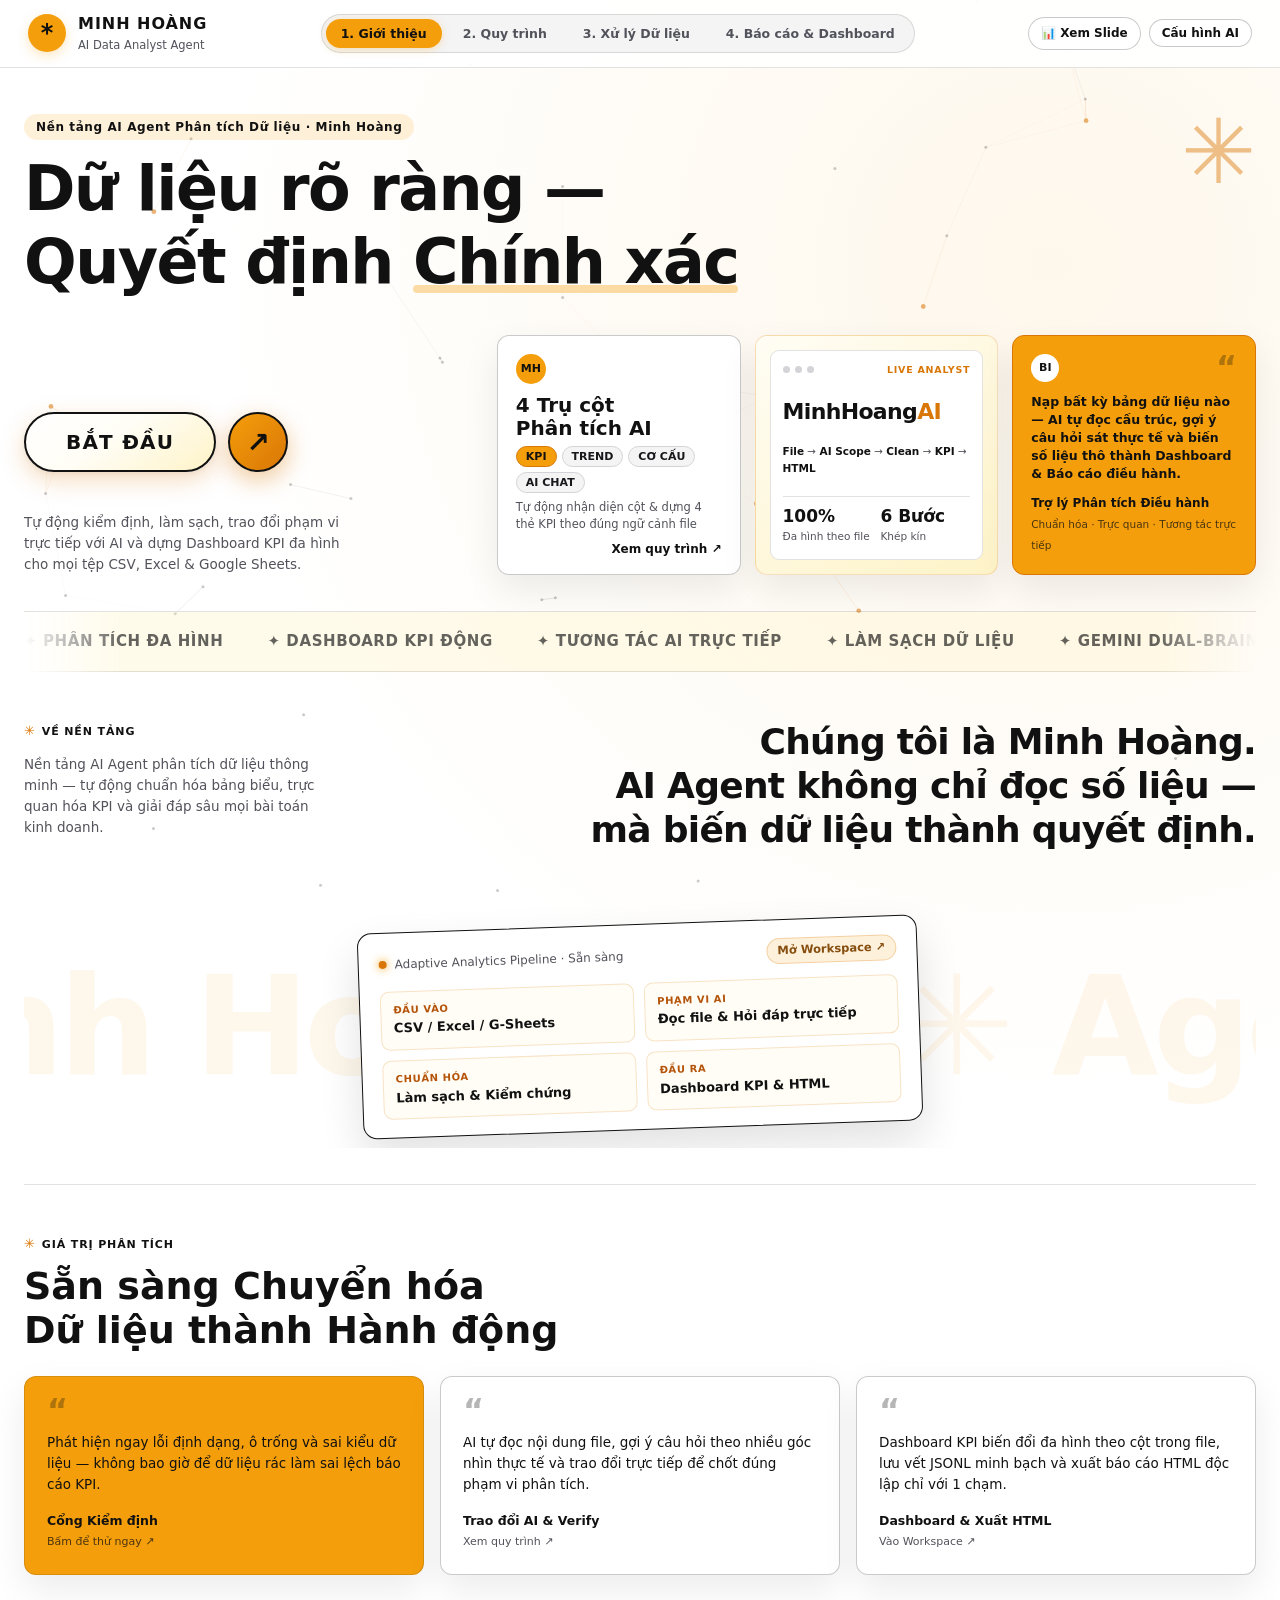
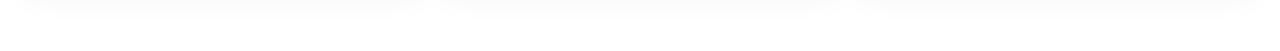
==== commit 8fe731db: "Add files via upload" ====
--- a/index.html
+++ b/index.html
@@ -30,6 +30,7 @@
     <div class="topbar-actions">
       <span id="brainBadge" class="badge badge-neutral hidden" style="display:none;">AI Brain...</span>
       <span id="serverBadge" class="badge badge-neutral hidden" style="display:none;">Server...</span>
+      <a href="slides.html" target="_blank" class="btn btn-outline btn-sm" style="text-decoration:none;display:inline-flex;align-items:center;gap:4px;">📊 Xem Slide</a>
       <button id="btnToggleLLM" class="btn btn-outline btn-sm" type="button">Cấu hình AI</button>
     </div>
   </header>
@@ -495,17 +496,77 @@
             <ul id="warningList" class="warning-list mt-1 hidden"></ul>
           </div>
 
-          <details id="previewDetails" class="mt-2">
-            <summary class="hint" style="cursor:pointer;font-weight:600;color:var(--accent);">
-              Xem / Sửa trực tiếp bảng dữ liệu (bấm vào ô để sửa)
-            </summary>
-            <div class="table-wrap max-h-320 mt-1">
+          <!-- BẢNG DỮ LIỆU & TRỢ LÝ AI DATA WRANGLER (XEM TRỰC TIẾP & CHỈNH SỬA DỮ LIỆU CÙNG AI) -->
+          <div id="dataStudioContainer" class="data-studio-box mt-2">
+            <!-- Top Bar: Data Specs & Actions -->
+            <div class="data-studio-header">
+              <div class="data-studio-title-group">
+                <div class="data-studio-badge">
+                  <span class="live-dot"></span> BẢNG DỮ LIỆU THỰC TẾ
+                </div>
+                <div class="data-studio-stats">
+                  <span id="dataStudioRowCount" class="stat-pill"><strong>0</strong> dòng</span>
+                  <span id="dataStudioColCount" class="stat-pill"><strong>0</strong> cột</span>
+                  <span id="dataStudioActiveColsBadge" class="stat-pill amber">Đang dùng <strong>0</strong> cột</span>
+                </div>
+              </div>
+              <div class="btn-group">
+                <button id="btnResetDataSubset" class="btn btn-outline btn-sm" type="button" title="Khôi phục toàn bộ cột ban đầu">
+                  🔄 Khôi phục tất cả cột
+                </button>
+                <button id="btnConfirmDataSubset" class="btn btn-neon btn-sm" type="button">
+                  Xác nhận dữ liệu này &amp; Tiếp tục phân tích →
+                </button>
+              </div>
+            </div>
+
+            <!-- AI Data Copilot Chat Panel -->
+            <div class="ai-wrangler-panel mt-1">
+              <div class="ai-wrangler-head">
+                <div class="ai-wrangler-title">
+                  <span class="star-yellow">✳</span> <strong>AI Data Wrangler</strong> — Trò chuyện để lọc, cắt giảm &amp; chỉnh sửa cấu trúc dữ liệu trực tiếp
+                </div>
+                <span class="pill pill-green">Sẵn sàng nhận lệnh</span>
+              </div>
+
+              <!-- Quick Prompt Chips -->
+              <div class="ai-wrangler-quick-chips">
+                <span class="chip-label">Gợi ý nhanh:</span>
+                <button type="button" class="wrangler-quick-btn" data-prompt="Chỉ tính dữ liệu theo 10 cột đầu tiên">⚡ Chỉ tính 10 cột đầu tiên</button>
+                <button type="button" class="wrangler-quick-btn" data-prompt="Chỉ tính 5 cột đầu tiên">⚡ Chỉ tính 5 cột đầu tiên</button>
+                <button type="button" class="wrangler-quick-btn" data-prompt="Chỉ giữ lại các cột số liệu và phân loại chính">📊 Chọn cột số liệu &amp; phân loại chính</button>
+                <button type="button" class="wrangler-quick-btn" data-prompt="Khôi phục toàn bộ cột ban đầu">🔄 Khôi phục tất cả cột</button>
+              </div>
+
+              <!-- Chat Messages Container -->
+              <div id="aiWranglerMessages" class="ai-chat-messages" style="max-height: 180px;">
+                <!-- Dynamic messages will be appended here -->
+              </div>
+
+              <!-- Input Row -->
+              <div class="ai-chat-input-row mt-1">
+                <input type="text" id="aiWranglerInput" class="input-text" placeholder="Ra lệnh cho AI (VD: 'Đang có 50 cột nhưng mình chỉ muốn tính dữ liệu theo 10 cột đầu tiên')..." />
+                <button type="button" id="btnSendWranglerCmd" class="btn btn-primary btn-sm">Gửi lệnh</button>
+              </div>
+            </div>
+
+            <!-- Active Column Chips Selector -->
+            <div class="column-chips-container mt-1">
+              <div class="column-chips-header">
+                <span class="hint"><strong>Danh sách cột đang được chọn để tính toán:</strong> (Bấm vào cột để bật / tắt)</span>
+                <span id="colSelectionSummary" class="hint" style="font-weight:700;color:var(--accent);">Đang chọn tất cả</span>
+              </div>
+              <div id="columnChipsList" class="column-chips-list"></div>
+            </div>
+
+            <!-- Live Interactive Table Grid -->
+            <div class="table-wrap max-h-360 mt-1">
               <table class="data-table editable-table" id="previewTable">
                 <thead></thead>
                 <tbody></tbody>
               </table>
             </div>
-          </details>
+          </div>
         </div>
       </section>
 
--- a/styles.css
+++ b/styles.css
@@ -2602,3 +2602,161 @@
 .btn-change-file-hero:active {
   transform: translateY(0);
 }
+
+/* ══════════════════════════════════
+   DATA STUDIO & AI DATA WRANGLER
+══════════════════════════════════ */
+.data-studio-box {
+  background: #ffffff;
+  border: 1.5px solid var(--accent);
+  border-radius: 14px;
+  padding: 16px;
+  box-shadow: 0 4px 18px rgba(245, 158, 11, 0.08);
+}
+.data-studio-header {
+  display: flex;
+  justify-content: space-between;
+  align-items: center;
+  flex-wrap: wrap;
+  gap: 12px;
+  padding-bottom: 12px;
+  border-bottom: 1px solid rgba(15, 15, 15, 0.08);
+}
+.data-studio-title-group {
+  display: flex;
+  align-items: center;
+  gap: 12px;
+  flex-wrap: wrap;
+}
+.data-studio-badge {
+  display: inline-flex;
+  align-items: center;
+  gap: 6px;
+  font-size: 11px;
+  font-weight: 800;
+  text-transform: uppercase;
+  letter-spacing: .08em;
+  color: var(--accent-deep);
+  background: rgba(245, 158, 11, 0.12);
+  padding: 4px 10px;
+  border-radius: 999px;
+}
+.data-studio-stats {
+  display: flex;
+  align-items: center;
+  gap: 8px;
+}
+.stat-pill {
+  font-size: 11.5px;
+  color: var(--ink-dark);
+  background: #f3f4f6;
+  border: 1px solid #e5e7eb;
+  padding: 3px 9px;
+  border-radius: 6px;
+}
+.stat-pill.amber {
+  background: #fffdf5;
+  border-color: #fde68a;
+  color: #92400e;
+}
+
+/* AI Data Wrangler Panel */
+.ai-wrangler-panel {
+  background: linear-gradient(180deg, #fffdf5 0%, #ffffff 100%);
+  border: 1px solid #fde68a;
+  border-radius: 12px;
+  padding: 12px;
+  box-shadow: 0 2px 10px rgba(245, 158, 11, 0.05);
+}
+.ai-wrangler-head {
+  display: flex;
+  justify-content: space-between;
+  align-items: center;
+  margin-bottom: 8px;
+}
+.ai-wrangler-title {
+  font-size: 12.5px;
+  color: var(--ink-dark);
+  display: flex;
+  align-items: center;
+  gap: 6px;
+}
+.ai-wrangler-quick-chips {
+  display: flex;
+  align-items: center;
+  gap: 6px;
+  flex-wrap: wrap;
+  margin-bottom: 8px;
+  padding: 6px 8px;
+  background: rgba(245, 158, 11, 0.06);
+  border-radius: 8px;
+}
+.chip-label {
+  font-size: 11px;
+  font-weight: 700;
+  color: #78350f;
+}
+.wrangler-quick-btn {
+  background: #ffffff;
+  border: 1px solid rgba(245, 158, 11, 0.35);
+  border-radius: 999px;
+  padding: 3px 10px;
+  font-size: 11px;
+  font-weight: 600;
+  color: #92400e;
+  cursor: pointer;
+  transition: all .2s;
+}
+.wrangler-quick-btn:hover {
+  background: #fef3c7;
+  border-color: #f59e0b;
+  transform: translateY(-1px);
+}
+
+/* Column Chips List */
+.column-chips-container {
+  background: #f9fafb;
+  border: 1px solid #e5e7eb;
+  border-radius: 10px;
+  padding: 10px 12px;
+}
+.column-chips-header {
+  display: flex;
+  justify-content: space-between;
+  align-items: center;
+  margin-bottom: 6px;
+}
+.column-chips-list {
+  display: flex;
+  gap: 6px;
+  flex-wrap: wrap;
+  max-height: 110px;
+  overflow-y: auto;
+}
+.col-chip {
+  display: inline-flex;
+  align-items: center;
+  gap: 4px;
+  font-size: 11px;
+  font-weight: 600;
+  padding: 3px 8px;
+  border-radius: 6px;
+  cursor: pointer;
+  user-select: none;
+  transition: all .15s;
+}
+.col-chip.active {
+  background: #fef3c7;
+  border: 1px solid #f59e0b;
+  color: #78350f;
+}
+.col-chip.inactive {
+  background: #ffffff;
+  border: 1px solid #d1d5db;
+  color: #9ca3af;
+  text-decoration: line-through;
+  opacity: 0.65;
+}
+.col-chip:hover {
+  transform: translateY(-1px);
+}
